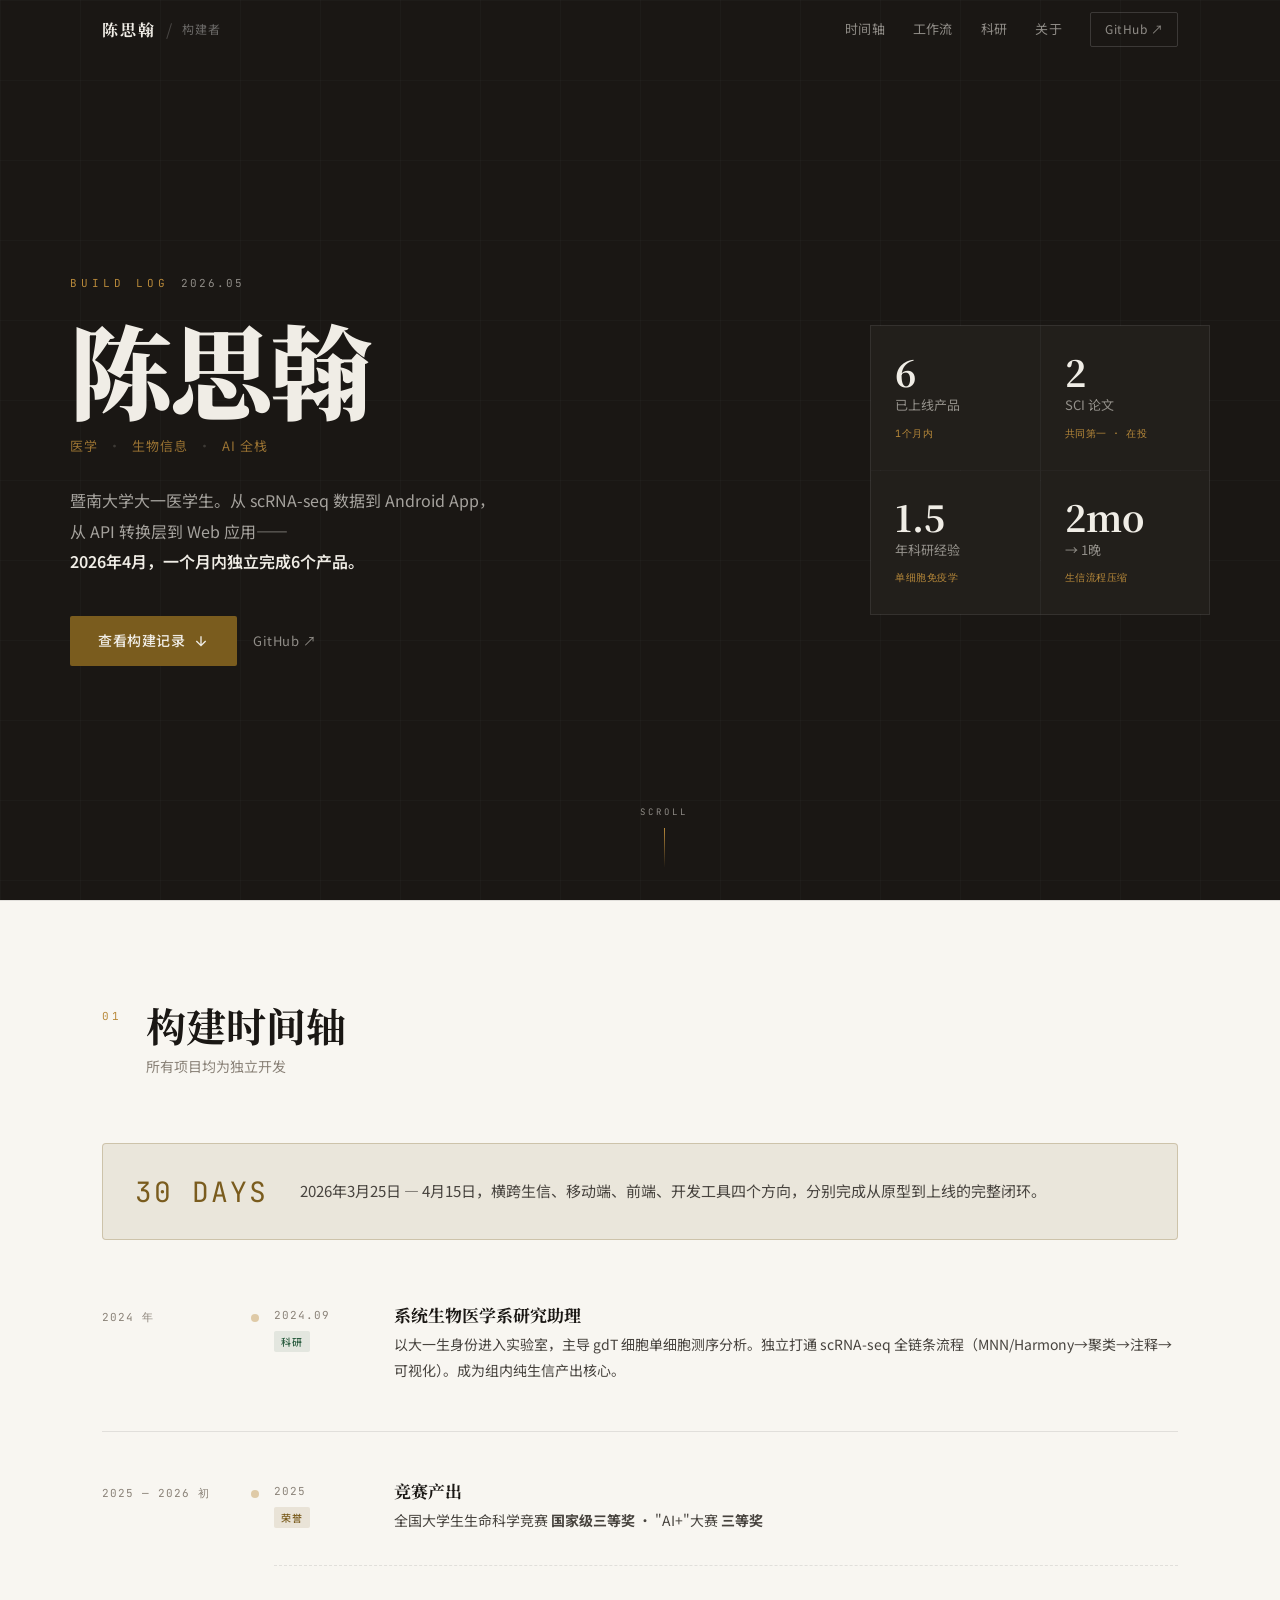
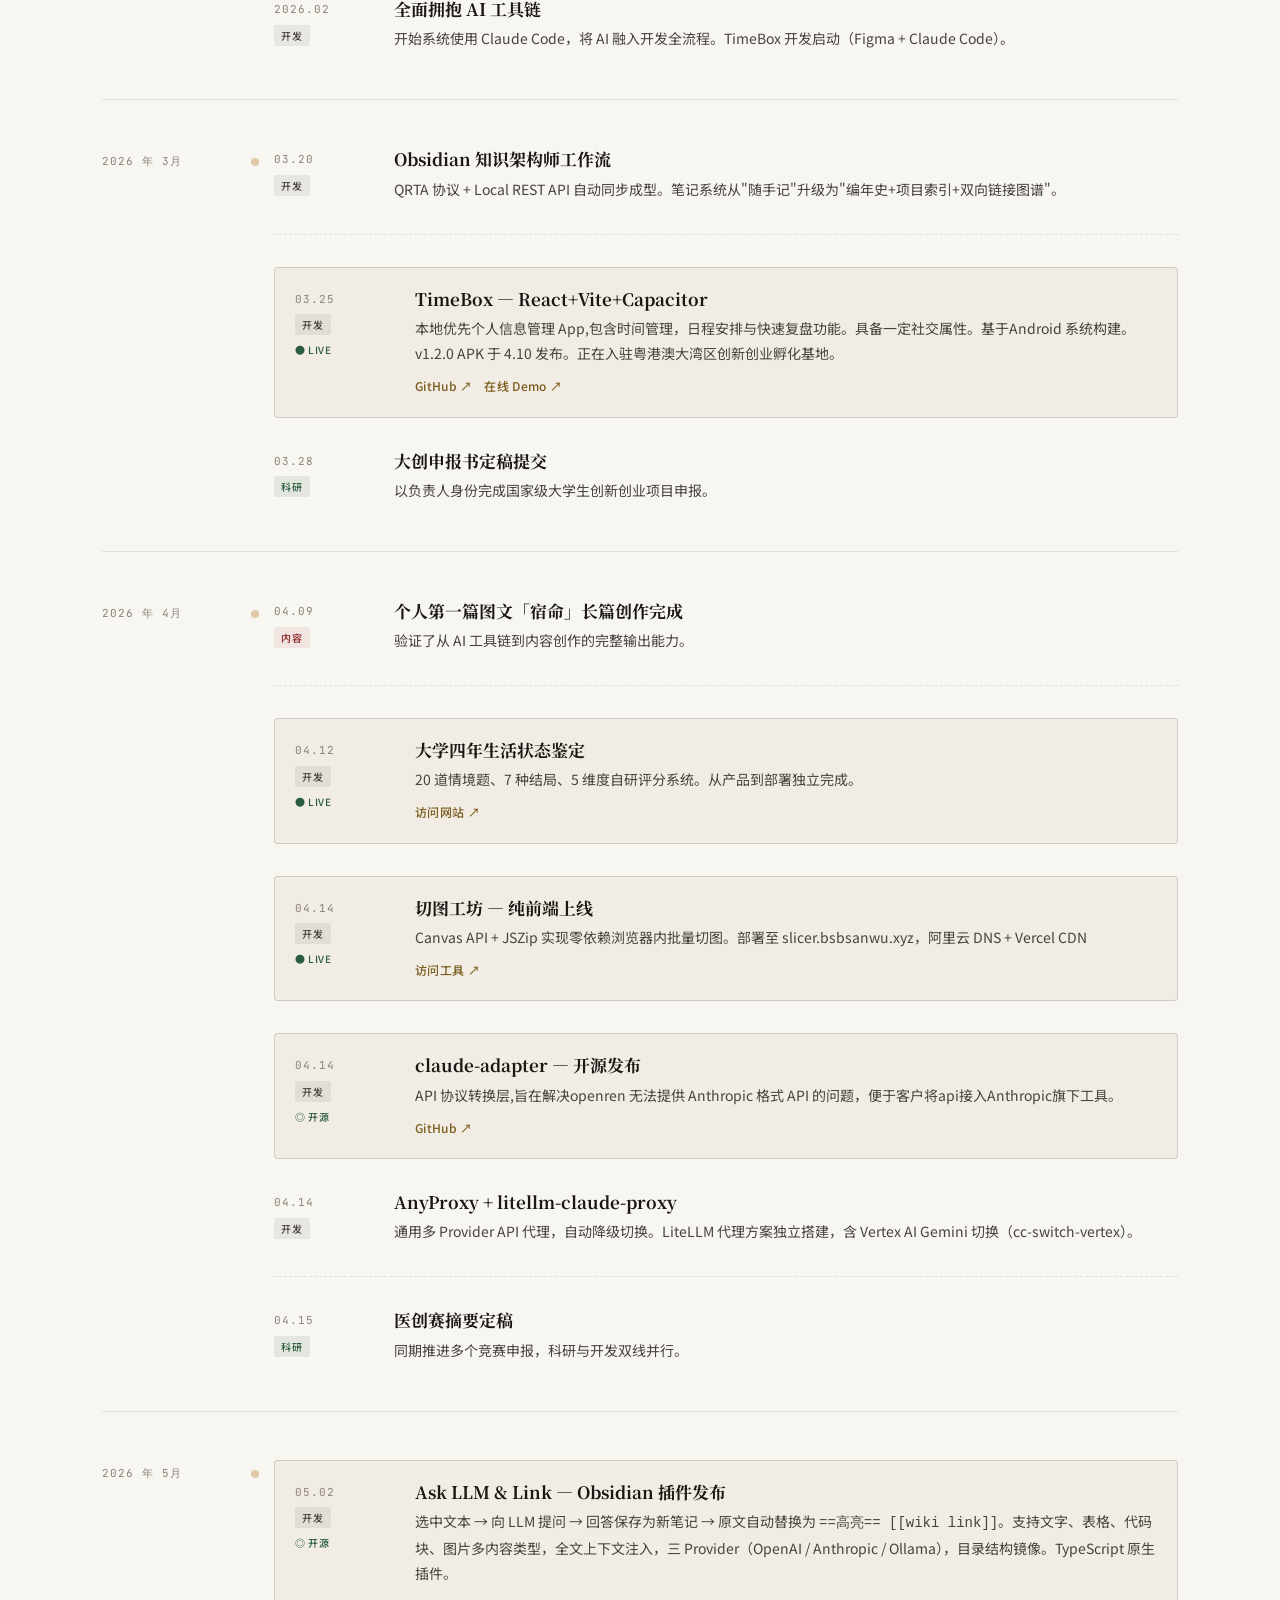
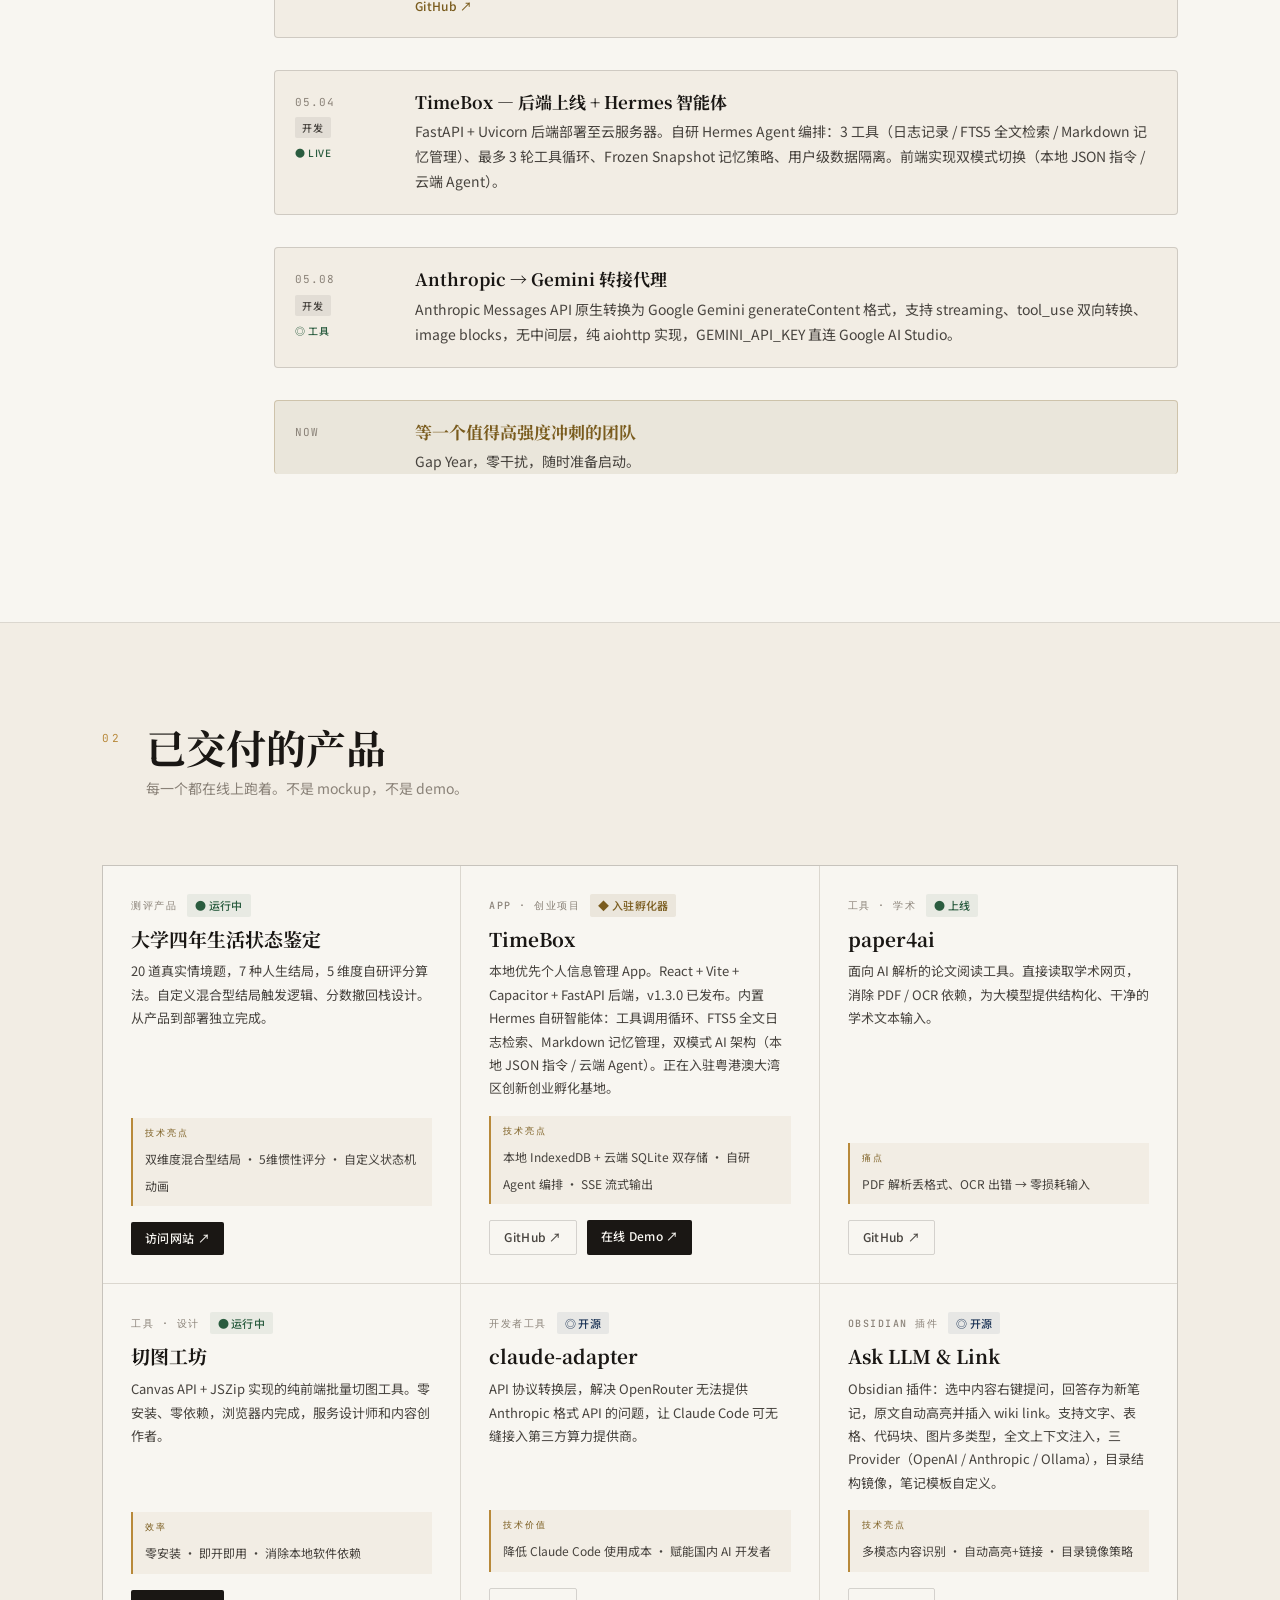
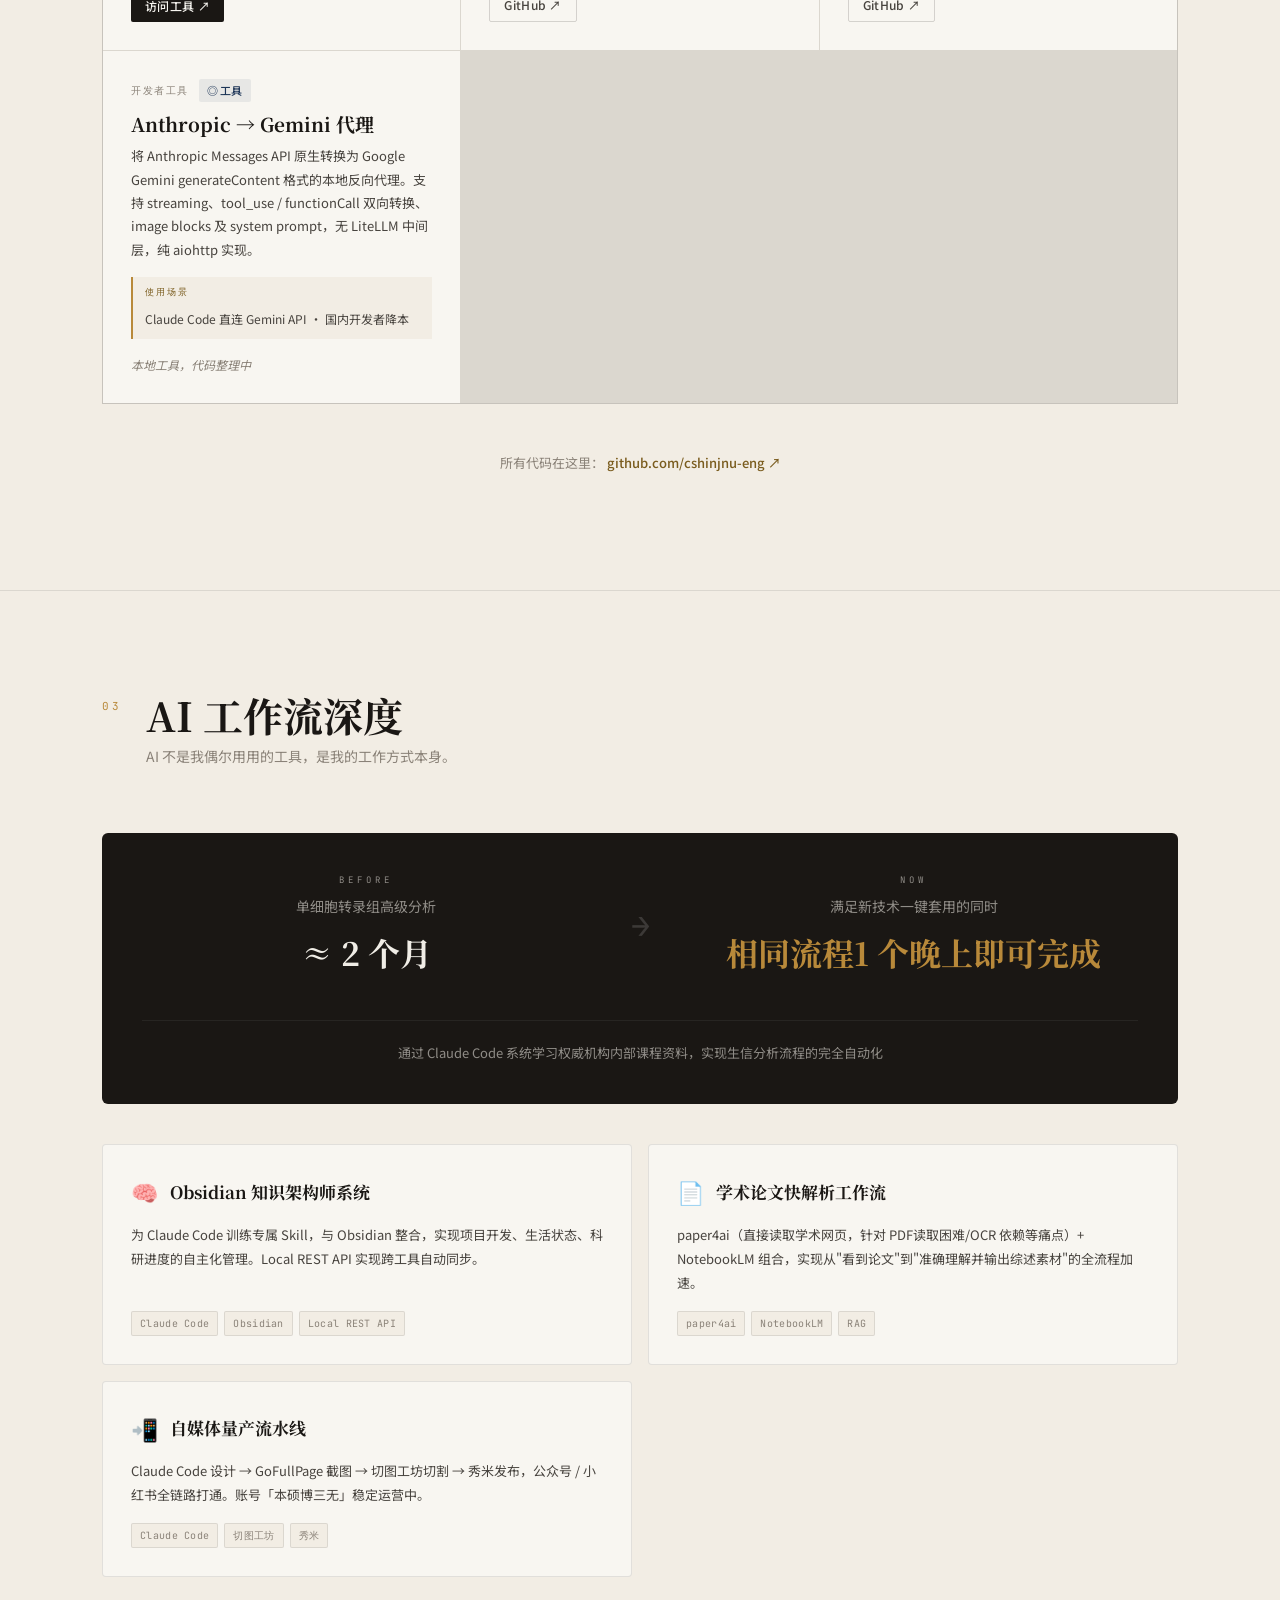
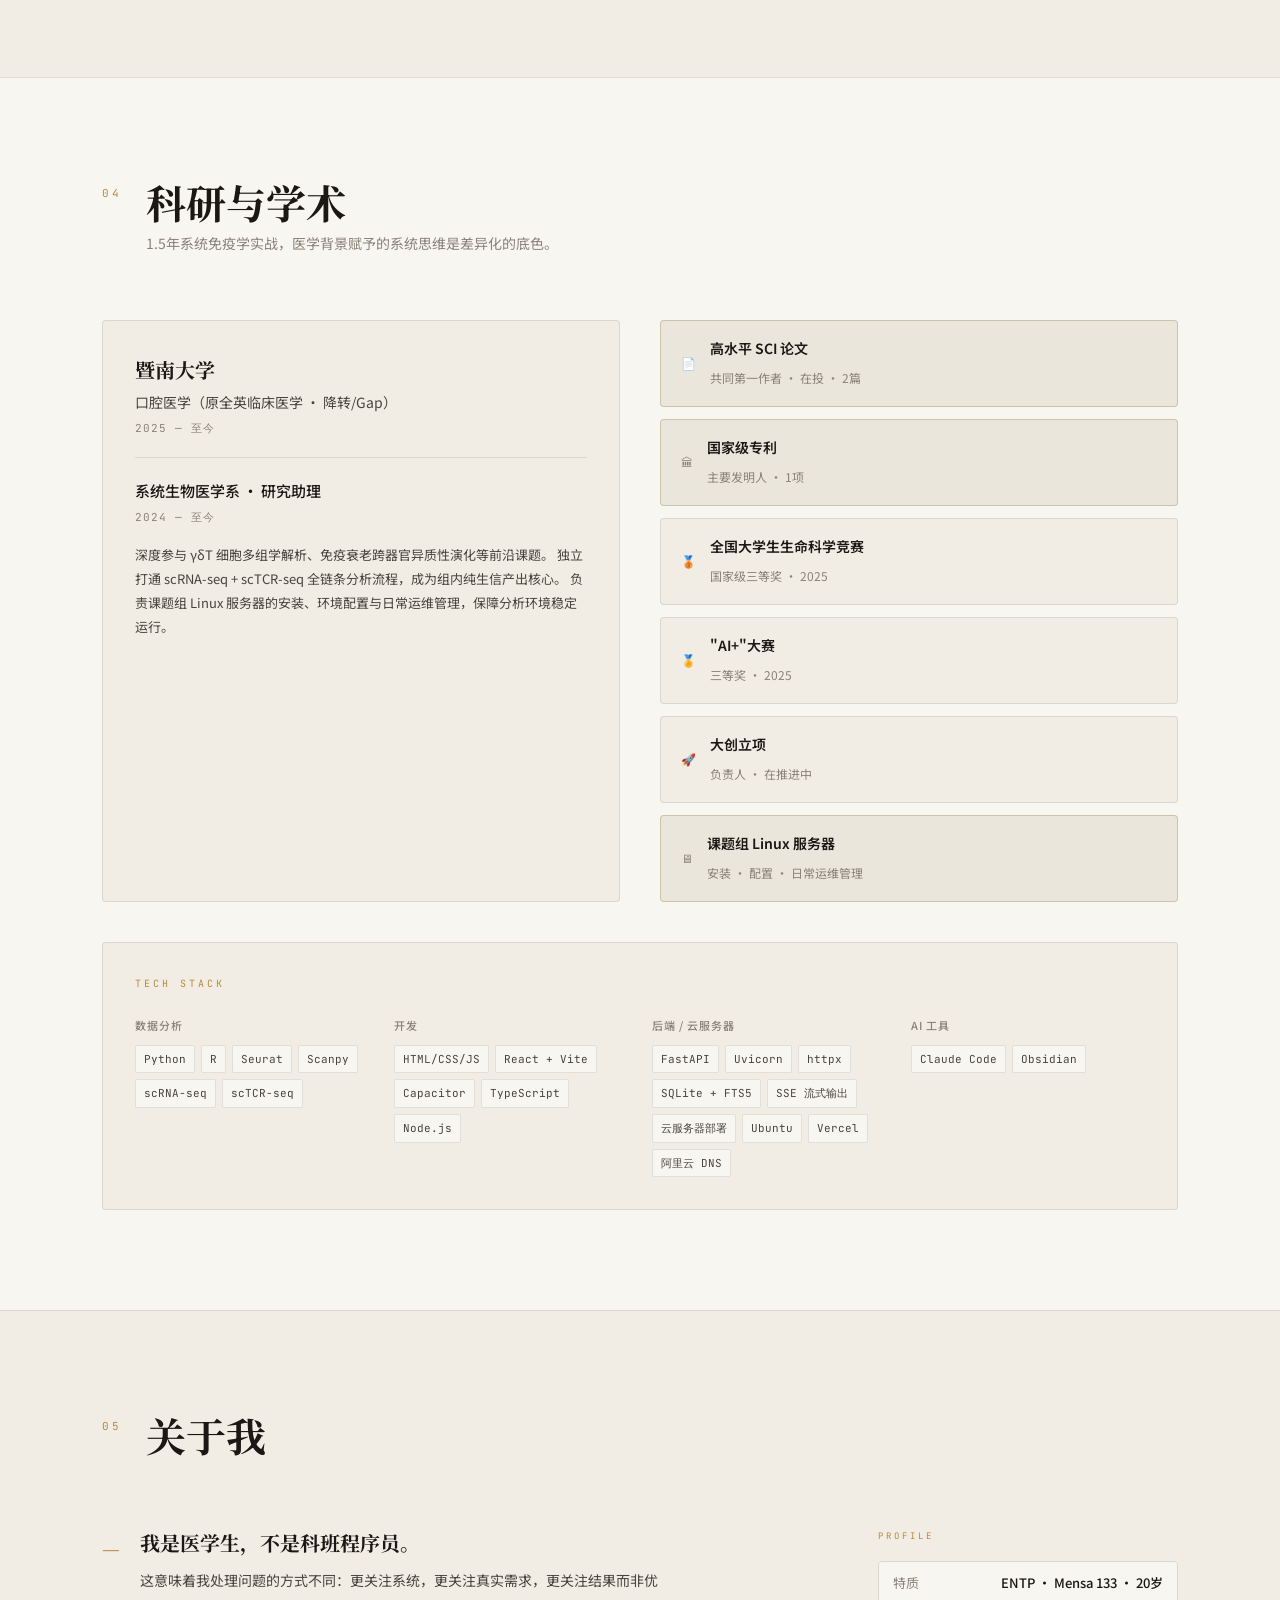
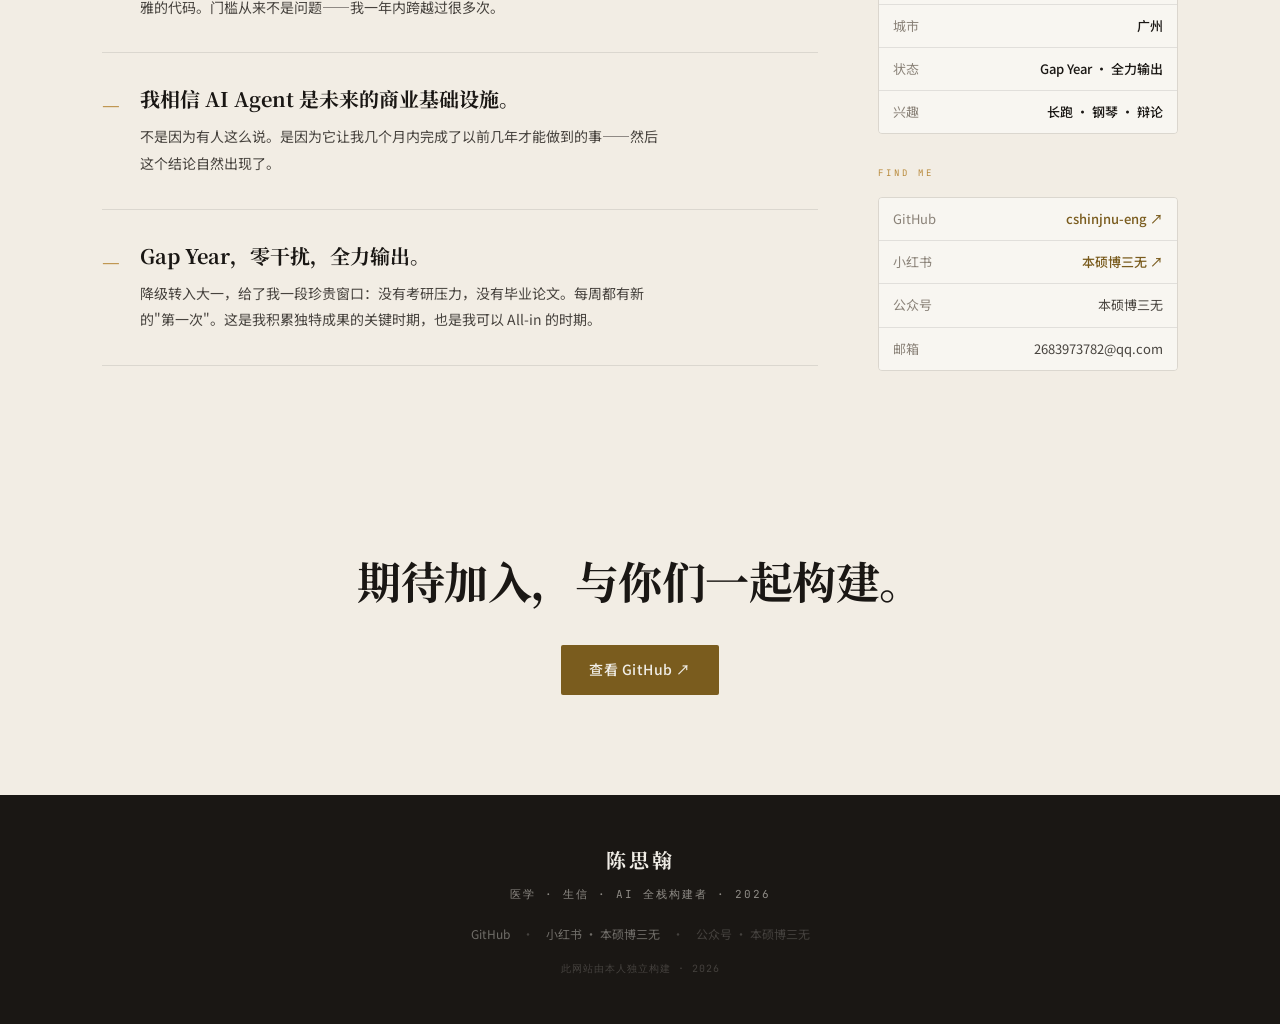
==== index.html @ fbaaa458 "update portfolio: TimeBox v1.3.0 + Hermes backend, Obsidian plugin, Gemini proxy, remove opc.ren - T" ====
<!DOCTYPE html>
<html lang="zh-CN">

<head>
  <meta charset="UTF-8">
  <meta name="viewport" content="width=device-width, initial-scale=1.0">
  <title>陈思翰</title>
  <meta name="description" content="医学 × 生信 × AI 全栈构建者">
  <link rel="preconnect" href="https://fonts.googleapis.com">
  <link rel="preconnect" href="https://fonts.gstatic.com" crossorigin>
  <link
    href="https://fonts.googleapis.com/css2?family=Noto+Serif+SC:wght@400;600;700;900&family=Noto+Sans+SC:wght@300;400;500;700&family=JetBrains+Mono:wght@300;400&display=swap"
    rel="stylesheet">
  <link rel="stylesheet" href="style.css">
</head>

<body>

  <!-- NAV -->
  <nav id="nav">
    <div class="nav-inner">
      <div class="nav-id">
        <span class="nav-name">陈思翰</span>
        <span class="nav-slash">/</span>
        <span class="nav-role">构建者</span>
      </div>
      <div class="nav-links">
        <a href="#timeline">时间轴</a>
        <a href="#workflow">工作流</a>
        <a href="#research">科研</a>
        <a href="#about">关于</a>
        <a href="https://github.com/cshinjnu-eng/" target="_blank" class="nav-gh">GitHub ↗</a>
      </div>
    </div>
  </nav>

  <!-- HERO -->
  <section id="hero">
    <div class="hero-grid-bg"></div>
    <div class="hero-inner">

      <div class="hero-left">
        <div class="hero-stamp-block">
          <span class="stamp-line">BUILD LOG</span>
          <span class="stamp-date">2026.05</span>
        </div>
        <h1 class="hero-name">陈思翰</h1>
        <div class="hero-tags">
          <span>医学</span>
          <span>·</span>
          <span>生物信息</span>
          <span>·</span>
          <span>AI 全栈</span>
        </div>
        <p class="hero-pitch">
          暨南大学大一医学生。从 scRNA-seq 数据到 Android App，<br>
          从 API 转换层到 Web 应用——<br>
          <strong>2026年4月，一个月内独立完成6个产品。</strong>
        </p>
        <div class="hero-ctas">
          <a href="#timeline" class="btn-hero-primary">
            <span>查看构建记录</span>
            <svg width="16" height="16" viewBox="0 0 24 24" fill="none" stroke="currentColor" stroke-width="2">
              <path d="M12 5v14M5 12l7 7 7-7" />
            </svg>
          </a>
          <a href="https://github.com/cshinjnu-eng/" target="_blank" class="btn-hero-ghost">GitHub ↗</a>
        </div>
      </div>

      <div class="hero-right">
        <div class="hero-metrics">
          <div class="hm-item">
            <span class="hm-num">6</span>
            <span class="hm-label">已上线产品</span>
            <span class="hm-note">1个月内</span>
          </div>
          <div class="hm-item">
            <span class="hm-num">2</span>
            <span class="hm-label">SCI 论文</span>
            <span class="hm-note">共同第一 · 在投</span>
          </div>
          <div class="hm-item">
            <span class="hm-num">1.5</span>
            <span class="hm-label">年科研经验</span>
            <span class="hm-note">单细胞免疫学</span>
          </div>
          <div class="hm-item">
            <span class="hm-num">2mo</span>
            <span class="hm-label">→ 1晚</span>
            <span class="hm-note">生信流程压缩</span>
          </div>
        </div>
      </div>

    </div>
    <div class="hero-scroll-hint">
      <span>SCROLL</span>
      <div class="scroll-line"></div>
    </div>
  </section>

  <!-- BUILD TIMELINE -->
  <section id="timeline">
    <div class="section-inner">

      <div class="section-label reveal">
        <span class="sl-num">01</span>
        <div>
          <h2>构建时间轴</h2>
          <p>所有项目均为独立开发</p>
        </div>
      </div>

      <!-- SPRINT CALLOUT -->
      <div class="sprint-callout reveal">
        <div class="sc-mark">30 DAYS</div>
        <p class="sc-text">2026年3月25日 — 4月15日，横跨生信、移动端、前端、开发工具四个方向，分别完成从原型到上线的完整闭环。</p>
      </div>

      <!-- TIMELINE LIST -->
      <div class="build-timeline">

        <div class="bt-group reveal">
          <div class="bt-period">2024 年</div>
          <div class="bt-events">
            <div class="bt-event">
              <div class="bt-meta">
                <span class="bt-date mono">2024.09</span>
                <span class="bt-tag research">科研</span>
              </div>
              <div class="bt-body">
                <h4>系统生物医学系研究助理</h4>
                <p>以大一生身份进入实验室，主导 gdT 细胞单细胞测序分析。独立打通 scRNA-seq 全链条流程（MNN/Harmony→聚类→注释→可视化）。成为组内纯生信产出核心。</p>
              </div>
            </div>
          </div>
        </div>

        <div class="bt-group reveal">
          <div class="bt-period">2025 — 2026 初</div>
          <div class="bt-events">
            <div class="bt-event">
              <div class="bt-meta">
                <span class="bt-date mono">2025</span>
                <span class="bt-tag award">荣誉</span>
              </div>
              <div class="bt-body">
                <h4>竞赛产出</h4>
                <p>全国大学生生命科学竞赛 <strong>国家级三等奖</strong> · "AI+"大赛 <strong>三等奖</strong></p>
              </div>
            </div>
            <div class="bt-event">
              <div class="bt-meta">
                <span class="bt-date mono">2026.02</span>
                <span class="bt-tag dev">开发</span>
              </div>
              <div class="bt-body">
                <h4>全面拥抱 AI 工具链</h4>
                <p>开始系统使用 Claude Code，将 AI 融入开发全流程。TimeBox 开发启动（Figma + Claude Code）。</p>
              </div>
            </div>
          </div>
        </div>

        <div class="bt-group reveal">
          <div class="bt-period">2026 年 3月</div>
          <div class="bt-events">
            <div class="bt-event">
              <div class="bt-meta">
                <span class="bt-date mono">03.20</span>
                <span class="bt-tag dev">开发</span>
              </div>
              <div class="bt-body">
                <h4>Obsidian 知识架构师工作流</h4>
                <p>QRTA 协议 + Local REST API 自动同步成型。笔记系统从"随手记"升级为"编年史+项目索引+双向链接图谱"。</p>
              </div>
            </div>
            <div class="bt-event bt-event-major">
              <div class="bt-meta">
                <span class="bt-date mono">03.25</span>
                <span class="bt-tag dev">开发</span>
                <span class="bt-tag-live">● LIVE</span>
              </div>
              <div class="bt-body">
                <h4>TimeBox — React+Vite+Capacitor</h4>
                <p>本地优先个人信息管理 App,包含时间管理，日程安排与快速复盘功能。具备一定社交属性。基于Android 系统构建。v1.2.0 APK 于 4.10 发布。正在入驻粤港澳大湾区创新创业孵化基地。
                </p>
                <div class="bt-links">
                  <a href="https://github.com/cshinjnu-eng/timebox-app" target="_blank">GitHub ↗</a>
                  <a href="http://timebox.bsbsanwu.xyz/" target="_blank">在线 Demo ↗</a>
                </div>
              </div>
            </div>
            <div class="bt-event">
              <div class="bt-meta">
                <span class="bt-date mono">03.28</span>
                <span class="bt-tag research">科研</span>
              </div>
              <div class="bt-body">
                <h4>大创申报书定稿提交</h4>
                <p>以负责人身份完成国家级大学生创新创业项目申报。</p>
              </div>
            </div>
          </div>
        </div>

        <div class="bt-group reveal">
          <div class="bt-period">2026 年 4月</div>
          <div class="bt-events">

            <div class="bt-event">
              <div class="bt-meta">
                <span class="bt-date mono">04.09</span>
                <span class="bt-tag brand">内容</span>
              </div>
              <div class="bt-body">
                <h4>个人第一篇图文「宿命」长篇创作完成</h4>
                <p>验证了从 AI 工具链到内容创作的完整输出能力。</p>
              </div>
            </div>

            <div class="bt-event bt-event-major">
              <div class="bt-meta">
                <span class="bt-date mono">04.12</span>
                <span class="bt-tag dev">开发</span>
                <span class="bt-tag-live">● LIVE</span>
              </div>
              <div class="bt-body">
                <h4>大学四年生活状态鉴定</h4>
                <p>20 道情境题、7 种结局、5 维度自研评分系统。从产品到部署独立完成。</p>
                <div class="bt-links">
                  <a href="http://destiny.bsbsanwu.xyz/destiny/" target="_blank">访问网站 ↗</a>
                </div>
              </div>
            </div>

            <div class="bt-event bt-event-major">
              <div class="bt-meta">
                <span class="bt-date mono">04.14</span>
                <span class="bt-tag dev">开发</span>
                <span class="bt-tag-live">● LIVE</span>
              </div>
              <div class="bt-body">
                <h4>切图工坊 — 纯前端上线</h4>
                <p>Canvas API + JSZip 实现零依赖浏览器内批量切图。部署至 slicer.bsbsanwu.xyz，阿里云 DNS + Vercel CDN</p>
                <div class="bt-links">
                  <a href="http://slicer.bsbsanwu.xyz" target="_blank">访问工具 ↗</a>
                </div>
              </div>
            </div>

            <div class="bt-event bt-event-major">
              <div class="bt-meta">
                <span class="bt-date mono">04.14</span>
                <span class="bt-tag dev">开发</span>
                <span class="bt-tag-live">◎ 开源</span>
              </div>
              <div class="bt-body">
                <h4>claude-adapter — 开源发布</h4>
                <p>API 协议转换层,旨在解决openren 无法提供 Anthropic 格式 API 的问题，便于客户将api接入Anthropic旗下工具。</p>
                <div class="bt-links">
                  <a href="https://github.com/cshinjnu-eng/claude-adapter" target="_blank">GitHub ↗</a>
                </div>
              </div>
            </div>

            <div class="bt-event">
              <div class="bt-meta">
                <span class="bt-date mono">04.14</span>
                <span class="bt-tag dev">开发</span>
              </div>
              <div class="bt-body">
                <h4>AnyProxy + litellm-claude-proxy</h4>
                <p>通用多 Provider API 代理，自动降级切换。LiteLLM 代理方案独立搭建，含 Vertex AI Gemini 切换（cc-switch-vertex）。</p>
              </div>
            </div>

            <div class="bt-event">
              <div class="bt-meta">
                <span class="bt-date mono">04.15</span>
                <span class="bt-tag research">科研</span>
              </div>
              <div class="bt-body">
                <h4>医创赛摘要定稿</h4>
                <p>同期推进多个竞赛申报，科研与开发双线并行。</p>
              </div>
            </div>

          </div>
        </div>

        <div class="bt-group reveal">
          <div class="bt-period">2026 年 5月</div>
          <div class="bt-events">

            <div class="bt-event bt-event-major">
              <div class="bt-meta">
                <span class="bt-date mono">05.02</span>
                <span class="bt-tag dev">开发</span>
                <span class="bt-tag-live">◎ 开源</span>
              </div>
              <div class="bt-body">
                <h4>Ask LLM & Link — Obsidian 插件发布</h4>
                <p>选中文本 → 向 LLM 提问 → 回答保存为新笔记 → 原文自动替换为 <code>==高亮== [[wiki link]]</code>。支持文字、表格、代码块、图片多内容类型，全文上下文注入，三 Provider（OpenAI / Anthropic / Ollama），目录结构镜像。TypeScript 原生插件。</p>
                <div class="bt-links">
                  <a href="https://github.com/cshinjnu-eng/obsidian-ask-llm-link" target="_blank">GitHub ↗</a>
                </div>
              </div>
            </div>

            <div class="bt-event bt-event-major">
              <div class="bt-meta">
                <span class="bt-date mono">05.04</span>
                <span class="bt-tag dev">开发</span>
                <span class="bt-tag-live">● LIVE</span>
              </div>
              <div class="bt-body">
                <h4>TimeBox — 后端上线 + Hermes 智能体</h4>
                <p>FastAPI + Uvicorn 后端部署至云服务器。自研 Hermes Agent 编排：3 工具（日志记录 / FTS5 全文检索 / Markdown 记忆管理）、最多 3 轮工具循环、Frozen Snapshot 记忆策略、用户级数据隔离。前端实现双模式切换（本地 JSON 指令 / 云端 Agent）。</p>
              </div>
            </div>

            <div class="bt-event bt-event-major">
              <div class="bt-meta">
                <span class="bt-date mono">05.08</span>
                <span class="bt-tag dev">开发</span>
                <span class="bt-tag-live">◎ 工具</span>
              </div>
              <div class="bt-body">
                <h4>Anthropic → Gemini 转接代理</h4>
                <p>Anthropic Messages API 原生转换为 Google Gemini generateContent 格式，支持 streaming、tool_use 双向转换、image blocks，无中间层，纯 aiohttp 实现，GEMINI_API_KEY 直连 Google AI Studio。</p>
              </div>
            </div>

            <div class="bt-event bt-event-now">
              <div class="bt-meta">
                <span class="bt-date mono">NOW</span>
              </div>
              <div class="bt-body">
                <h4>等一个值得高强度冲刺的团队</h4>
                <p>Gap Year，零干扰，随时准备启动。</p>
              </div>
            </div>

          </div>
        </div>

      </div>
    </div>
  </section>

  <!-- PROJECT CARDS -->
  <section id="projects">
    <div class="section-inner">
      <div class="section-label reveal">
        <span class="sl-num">02</span>
        <div>
          <h2>已交付的产品</h2>
          <p>每一个都在线上跑着。不是 mockup，不是 demo。</p>
        </div>
      </div>

      <div class="proj-grid">

        <article class="proj-card reveal" style="--delay:0ms">
          <div class="pc-top">
            <div class="pc-tags">
              <span class="pc-cat">测评产品</span>
              <span class="pc-status live">● 运行中</span>
            </div>
            <h3>大学四年生活状态鉴定</h3>
            <p>20 道真实情境题，7 种人生结局，5 维度自研评分算法。自定义混合型结局触发逻辑、分数撤回栈设计。从产品到部署独立完成。</p>
          </div>
          <div class="pc-impact">
            <span class="pi-label">技术亮点</span>
            <span class="pi-text">双维度混合型结局 · 5维惯性评分 · 自定义状态机动画</span>
          </div>
          <div class="pc-links">
            <a href="http://destiny.bsbsanwu.xyz/destiny/" target="_blank" class="pcl-live">访问网站 ↗</a>
          </div>
        </article>

        <article class="proj-card reveal" style="--delay:80ms">
          <div class="pc-top">
            <div class="pc-tags">
              <span class="pc-cat">App · 创业项目</span>
              <span class="pc-status incubator">◆ 入驻孵化器</span>
            </div>
            <h3>TimeBox</h3>
            <p>本地优先个人信息管理 App。React + Vite + Capacitor + FastAPI 后端，v1.3.0 已发布。内置 Hermes 自研智能体：工具调用循环、FTS5 全文日志检索、Markdown 记忆管理，双模式 AI 架构（本地 JSON 指令 / 云端 Agent）。正在入驻粤港澳大湾区创新创业孵化基地。</p>
          </div>
          <div class="pc-impact">
            <span class="pi-label">技术亮点</span>
            <span class="pi-text">本地 IndexedDB + 云端 SQLite 双存储 · 自研 Agent 编排 · SSE 流式输出</span>
          </div>
          <div class="pc-links">
            <a href="https://github.com/cshinjnu-eng/timebox-app" target="_blank" class="pcl-github">GitHub ↗</a>
            <a href="http://timebox.bsbsanwu.xyz/" target="_blank" class="pcl-live">在线 Demo ↗</a>
          </div>
        </article>

        <article class="proj-card reveal" style="--delay:160ms">
          <div class="pc-top">
            <div class="pc-tags">
              <span class="pc-cat">工具 · 学术</span>
              <span class="pc-status live">● 上线</span>
            </div>
            <h3>paper4ai</h3>
            <p>面向 AI 解析的论文阅读工具。直接读取学术网页，消除 PDF / OCR 依赖，为大模型提供结构化、干净的学术文本输入。</p>
          </div>
          <div class="pc-impact">
            <span class="pi-label">痛点</span>
            <span class="pi-text">PDF 解析丢格式、OCR 出错 → 零损耗输入</span>
          </div>
          <div class="pc-links">
            <a href="https://github.com/cshinjnu-eng/paper4ai" target="_blank" class="pcl-github">GitHub ↗</a>
          </div>
        </article>

        <article class="proj-card reveal" style="--delay:0ms">
          <div class="pc-top">
            <div class="pc-tags">
              <span class="pc-cat">工具 · 设计</span>
              <span class="pc-status live">● 运行中</span>
            </div>
            <h3>切图工坊</h3>
            <p>Canvas API + JSZip 实现的纯前端批量切图工具。零安装、零依赖，浏览器内完成，服务设计师和内容创作者。</p>
          </div>
          <div class="pc-impact">
            <span class="pi-label">效率</span>
            <span class="pi-text">零安装 · 即开即用 · 消除本地软件依赖</span>
          </div>
          <div class="pc-links">
            <a href="http://slicer.bsbsanwu.xyz" target="_blank" class="pcl-live">访问工具 ↗</a>
          </div>
        </article>

        <article class="proj-card reveal" style="--delay:80ms">
          <div class="pc-top">
            <div class="pc-tags">
              <span class="pc-cat">开发者工具</span>
              <span class="pc-status open">◎ 开源</span>
            </div>
            <h3>claude-adapter</h3>
            <p>API 协议转换层，解决 OpenRouter 无法提供 Anthropic 格式 API 的问题，让 Claude Code 可无缝接入第三方算力提供商。</p>
          </div>
          <div class="pc-impact">
            <span class="pi-label">技术价值</span>
            <span class="pi-text">降低 Claude Code 使用成本 · 赋能国内 AI 开发者</span>
          </div>
          <div class="pc-links">
            <a href="https://github.com/cshinjnu-eng/claude-adapter" target="_blank" class="pcl-github">GitHub ↗</a>
          </div>
        </article>

        <article class="proj-card reveal" style="--delay:0ms">
          <div class="pc-top">
            <div class="pc-tags">
              <span class="pc-cat">Obsidian 插件</span>
              <span class="pc-status open">◎ 开源</span>
            </div>
            <h3>Ask LLM & Link</h3>
            <p>Obsidian 插件：选中内容右键提问，回答存为新笔记，原文自动高亮并插入 wiki link。支持文字、表格、代码块、图片多类型，全文上下文注入，三 Provider（OpenAI / Anthropic / Ollama），目录结构镜像，笔记模板自定义。</p>
          </div>
          <div class="pc-impact">
            <span class="pi-label">技术亮点</span>
            <span class="pi-text">多模态内容识别 · 自动高亮+链接 · 目录镜像策略</span>
          </div>
          <div class="pc-links">
            <a href="https://github.com/cshinjnu-eng/obsidian-ask-llm-link" target="_blank" class="pcl-github">GitHub ↗</a>
          </div>
        </article>

        <article class="proj-card reveal" style="--delay:0ms">
          <div class="pc-top">
            <div class="pc-tags">
              <span class="pc-cat">开发者工具</span>
              <span class="pc-status open">◎ 工具</span>
            </div>
            <h3>Anthropic → Gemini 代理</h3>
            <p>将 Anthropic Messages API 原生转换为 Google Gemini generateContent 格式的本地反向代理。支持 streaming、tool_use / functionCall 双向转换、image blocks 及 system prompt，无 LiteLLM 中间层，纯 aiohttp 实现。</p>
          </div>
          <div class="pc-impact">
            <span class="pi-label">使用场景</span>
            <span class="pi-text">Claude Code 直连 Gemini API · 国内开发者降本</span>
          </div>
          <div class="pc-links">
            <span class="pcl-pending">本地工具，代码整理中</span>
          </div>
        </article>


      </div>

      <div class="github-bar reveal">
        <span>所有代码在这里：</span>
        <a href="https://github.com/cshinjnu-eng/" target="_blank">github.com/cshinjnu-eng ↗</a>
      </div>
    </div>
  </section>

  <!-- AI WORKFLOW -->
  <section id="workflow">
    <div class="section-inner">
      <div class="section-label reveal">
        <span class="sl-num">03</span>
        <div>
          <h2>AI 工作流深度</h2>
          <p>AI 不是我偶尔用用的工具，是我的工作方式本身。</p>
        </div>
      </div>

      <div class="wf-layout">

        <div class="wf-highlight reveal">
          <div class="wfh-before">
            <div class="wfh-label mono">BEFORE</div>
            <div class="wfh-val">单细胞转录组高级分析</div>
            <div class="wfh-time">≈ 2 个月</div>
          </div>
          <div class="wfh-arrow">→</div>
          <div class="wfh-after">
            <div class="wfh-label mono">NOW</div>
            <div class="wfh-val">满足新技术一键套用的同时</div>
            <div class="wfh-time">相同流程1 个晚上即可完成</div>
          </div>
          <div class="wfh-note">通过 Claude Code 系统学习权威机构内部课程资料，实现生信分析流程的完全自动化</div>
        </div>

        <div class="wf-cards">

          <div class="wfc reveal">
            <div class="wfc-head">
              <span class="wfc-icon">🧠</span>
              <h3>Obsidian 知识架构师系统</h3>
            </div>
            <p>为 Claude Code 训练专属 Skill，与 Obsidian 整合，实现项目开发、生活状态、科研进度的自主化管理。Local REST API 实现跨工具自动同步。</p>
            <div class="wfc-stack">
              <span>Claude Code</span><span>Obsidian</span><span>Local REST API</span>
            </div>
          </div>

          <div class="wfc reveal">
            <div class="wfc-head">
              <span class="wfc-icon">📄</span>
              <h3>学术论文快解析工作流</h3>
            </div>
            <p>paper4ai（直接读取学术网页，针对 PDF读取困难/OCR 依赖等痛点）+ NotebookLM 组合，实现从"看到论文"到"准确理解并输出综述素材"的全流程加速。</p>
            <div class="wfc-stack">
              <span>paper4ai</span><span>NotebookLM</span><span>RAG</span>
            </div>
          </div>

          <div class="wfc reveal">
            <div class="wfc-head">
              <span class="wfc-icon">📲</span>
              <h3>自媒体量产流水线</h3>
            </div>
            <p>Claude Code 设计 → GoFullPage 截图 → 切图工坊切割 → 秀米发布，公众号 / 小红书全链路打通。账号「本硕博三无」稳定运营中。</p>
            <div class="wfc-stack">
              <span>Claude Code</span><span>切图工坊</span><span>秀米</span>
            </div>
          </div>


        </div>
      </div>
    </div>
  </section>

  <!-- RESEARCH -->
  <section id="research">
    <div class="section-inner">
      <div class="section-label reveal">
        <span class="sl-num">04</span>
        <div>
          <h2>科研与学术</h2>
          <p>1.5年系统免疫学实战，医学背景赋予的系统思维是差异化的底色。</p>
        </div>
      </div>

      <div class="research-layout">

        <div class="research-bio reveal">
          <div class="rb-school">暨南大学</div>
          <div class="rb-major">口腔医学（原全英临床医学 · 降转/Gap）</div>
          <div class="rb-period mono">2025 — 至今</div>
          <div class="rb-lab">系统生物医学系 · 研究助理</div>
          <div class="rb-period-sub mono">2024 — 至今</div>
          <div class="rb-desc">
            深度参与 γδT 细胞多组学解析、免疫衰老跨器官异质性演化等前沿课题。
            独立打通 scRNA-seq + scTCR-seq 全链条分析流程，成为组内纯生信产出核心。
            负责课题组 Linux 服务器的安装、环境配置与日常运维管理，保障分析环境稳定运行。
          </div>
        </div>

        <div class="research-achievements reveal">
          <div class="ra-item ra-highlight">
            <span class="ra-icon">📄</span>
            <div>
              <strong>高水平 SCI 论文</strong>
              <span>共同第一作者 · 在投 · 2篇</span>
            </div>
          </div>
          <div class="ra-item ra-highlight">
            <span class="ra-icon">🏛</span>
            <div>
              <strong>国家级专利</strong>
              <span>主要发明人 · 1项</span>
            </div>
          </div>
          <div class="ra-item">
            <span class="ra-icon">🥉</span>
            <div>
              <strong>全国大学生生命科学竞赛</strong>
              <span>国家级三等奖 · 2025</span>
            </div>
          </div>
          <div class="ra-item">
            <span class="ra-icon">🏅</span>
            <div>
              <strong>"AI+"大赛</strong>
              <span>三等奖 · 2025</span>
            </div>
          </div>
          <div class="ra-item">
            <span class="ra-icon">🚀</span>
            <div>
              <strong>大创立项</strong>
              <span>负责人 · 在推进中</span>
            </div>
          </div>
          <div class="ra-item ra-highlight">
            <span class="ra-icon">🖥</span>
            <div>
              <strong>课题组 Linux 服务器</strong>
              <span>安装 · 配置 · 日常运维管理</span>
            </div>
          </div>
        </div>

        <div class="tech-stack reveal">
          <div class="ts-label mono">TECH STACK</div>
          <div class="ts-items">
            <div class="ts-group">
              <span class="ts-cat">数据分析</span>
              <div class="ts-tags">
                <span>Python</span><span>R</span><span>Seurat</span><span>Scanpy</span><span>scRNA-seq</span><span>scTCR-seq</span>
              </div>
            </div>
            <div class="ts-group">
              <span class="ts-cat">开发</span>
              <div class="ts-tags">
                <span>HTML/CSS/JS</span><span>React + Vite</span><span>Capacitor</span><span>TypeScript</span><span>Node.js</span>
              </div>
            </div>
            <div class="ts-group">
              <span class="ts-cat">后端 / 云服务器</span>
              <div class="ts-tags">
                <span>FastAPI</span><span>Uvicorn</span><span>httpx</span><span>SQLite + FTS5</span><span>SSE 流式输出</span><span>云服务器部署</span><span>Ubuntu</span><span>Vercel</span><span>阿里云 DNS</span>
              </div>
            </div>
            <div class="ts-group">
              <span class="ts-cat">AI 工具</span>
              <div class="ts-tags">
                <span>Claude Code</span><span>Obsidian</span>
              </div>
            </div>
          </div>
        </div>

      </div>
    </div>
  </section>

  <!-- ABOUT -->
  <section id="about">
    <div class="section-inner">
      <div class="section-label reveal">
        <span class="sl-num">05</span>
        <div>
          <h2>关于我</h2>
        </div>
      </div>

      <div class="about-grid">

        <div class="about-statements">
          <div class="as-item reveal">
            <div class="as-marker">—</div>
            <div>
              <p class="as-main">我是医学生，不是科班程序员。</p>
              <p class="as-sub">这意味着我处理问题的方式不同：更关注系统，更关注真实需求，更关注结果而非优雅的代码。门槛从来不是问题——我一年内跨越过很多次。</p>
            </div>
          </div>
          <div class="as-item reveal">
            <div class="as-marker">—</div>
            <div>
              <p class="as-main">我相信 AI Agent 是未来的商业基础设施。</p>
              <p class="as-sub">不是因为有人这么说。是因为它让我几个月内完成了以前几年才能做到的事——然后这个结论自然出现了。</p>
            </div>
          </div>
          <div class="as-item reveal">
            <div class="as-marker">—</div>
            <div>
              <p class="as-main">Gap Year，零干扰，全力输出。</p>
              <p class="as-sub">降级转入大一，给了我一段珍贵窗口：没有考研压力，没有毕业论文。每周都有新的"第一次"。这是我积累独特成果的关键时期，也是我可以 All-in 的时期。</p>
            </div>
          </div>
        </div>

        <div class="about-sidebar">
          <div class="abs-block reveal">
            <div class="abs-label mono">PROFILE</div>
            <div class="abs-items">
              <div class="abs-row"><span>特质</span><strong>ENTP · Mensa 133 · 20岁</strong></div>
              <div class="abs-row"><span>城市</span><strong>广州</strong></div>
              <div class="abs-row"><span>状态</span><strong>Gap Year · 全力输出</strong></div>
              <div class="abs-row"><span>兴趣</span><strong>长跑 · 钢琴 · 辩论</strong></div>
            </div>
          </div>
          <div class="abs-block reveal">
            <div class="abs-label mono">FIND ME</div>
            <div class="contact-items">
              <a href="https://github.com/cshinjnu-eng/" target="_blank" class="ci-link">
                <span class="ci-platform">GitHub</span>
                <span class="ci-handle">cshinjnu-eng ↗</span>
              </a>
              <a href="https://www.xiaohongshu.com/user/profile/94105594898" target="_blank" class="ci-link">
                <span class="ci-platform">小红书</span>
                <span class="ci-handle">本硕博三无 ↗</span>
              </a>
              <div class="ci-link ci-link-plain">
                <span class="ci-platform">公众号</span>
                <span class="ci-handle">本硕博三无</span>
              </div>
              <div class="ci-link ci-link-plain">
                <span class="ci-platform">邮箱</span>
                <span class="ci-handle">2683973782@qq.com</span>
              </div>
            </div>
          </div>
        </div>

      </div>

      <div class="final-cta reveal">
        <p>期待加入，与你们一起构建。</p>
        <a href="https://github.com/cshinjnu-eng/" target="_blank" class="btn-hero-primary">查看 GitHub ↗</a>
      </div>
    </div>
  </section>

  <!-- FOOTER -->
  <footer id="footer">
    <div class="footer-inner">
      <div class="footer-name">陈思翰</div>
      <div class="footer-meta mono">医学 · 生信 · AI 全栈构建者 · 2026</div>
      <div class="footer-links">
        <a href="https://github.com/cshinjnu-eng/" target="_blank">GitHub</a>
        <span>·</span>
        <a href="https://www.xiaohongshu.com/user/profile/94105594898" target="_blank">小红书 · 本硕博三无</a>
        <span>·</span>
        <span>公众号 · 本硕博三无</span>
      </div>
      <div class="footer-built mono">此网站由本人独立构建 · 2026</div>
    </div>
  </footer>

  <script src="app.js"></script>
</body>

</html>
---- style.css ----
/* ===== VARIABLES ===== */
:root {
  --bg: #f8f6f1;
  --bg-warm: #f2ede4;
  --bg-dark: #1a1714;
  --bg-dark2: #221f1b;
  --text: #1a1714;
  --text-mid: #47433e;
  --text-muted: #8a8278;
  --text-inv: #f0ede6;
  --text-inv-muted: rgba(240, 237, 230, 0.55);
  --accent: #7a5c1e;
  --accent-light: #b8893a;
  --accent-pale: rgba(122, 92, 30, 0.1);
  --accent-border: rgba(122, 92, 30, 0.25);
  --green: #2a5c3f;
  --green-bg: rgba(42, 92, 63, 0.08);
  --red: #8b2020;
  --border: rgba(26, 23, 20, 0.1);
  --border-mid: rgba(26, 23, 20, 0.16);
  --serif: 'Noto Serif SC', serif;
  --sans: 'Noto Sans SC', sans-serif;
  --mono: 'JetBrains Mono', 'Courier New', monospace;
  --nav-h: 60px;
}

/* ===== RESET ===== */
*, *::before, *::after { box-sizing: border-box; margin: 0; padding: 0; }
html { scroll-behavior: smooth; }
body {
  background: var(--bg);
  color: var(--text);
  font-family: var(--sans);
  font-weight: 400;
  line-height: 1.7;
  overflow-x: hidden;
}
a { color: inherit; text-decoration: none; }

.mono { font-family: var(--mono); }

/* ===== NAV ===== */
#nav {
  position: fixed;
  top: 0; left: 0; right: 0;
  z-index: 100;
  height: var(--nav-h);
  transition: background 0.35s, border-color 0.35s;
  border-bottom: 1px solid transparent;
}
#nav.scrolled {
  background: rgba(248, 246, 241, 0.93);
  backdrop-filter: blur(14px);
  border-color: var(--border);
}
.nav-inner {
  max-width: 1140px;
  margin: 0 auto;
  padding: 0 32px;
  height: 100%;
  display: flex;
  align-items: center;
  justify-content: space-between;
}
.nav-id {
  display: flex;
  align-items: center;
  gap: 10px;
}
.nav-name {
  font-family: var(--serif);
  font-weight: 700;
  font-size: 16px;
  color: var(--text-inv);
  letter-spacing: 2px;
  transition: color 0.35s;
}
#nav.scrolled .nav-name { color: var(--text); }
.nav-slash {
  color: rgba(255,255,255,0.2);
  transition: color 0.35s;
}
#nav.scrolled .nav-slash { color: var(--border-mid); }
.nav-role {
  font-size: 12px;
  color: rgba(255,255,255,0.35);
  letter-spacing: 1px;
  transition: color 0.35s;
}
#nav.scrolled .nav-role { color: var(--text-muted); }
.nav-links {
  display: flex;
  align-items: center;
  gap: 28px;
}
.nav-links a {
  font-size: 13px;
  color: rgba(240, 237, 230, 0.55);
  letter-spacing: 0.3px;
  transition: color 0.2s;
}
#nav.scrolled .nav-links a { color: var(--text-muted); }
.nav-links a:hover { color: var(--accent-light) !important; }
.nav-gh {
  padding: 6px 14px;
  border: 1px solid rgba(255,255,255,0.15);
  border-radius: 2px;
  font-size: 12px !important;
  letter-spacing: 0.5px !important;
  transition: border-color 0.2s, color 0.2s !important;
}
#nav.scrolled .nav-gh {
  border-color: var(--border-mid);
}
.nav-gh:hover {
  border-color: var(--accent-light) !important;
  color: var(--accent) !important;
}

/* ===== HERO ===== */
#hero {
  min-height: 100vh;
  background: var(--bg-dark);
  position: relative;
  display: flex;
  flex-direction: column;
  justify-content: center;
  padding: calc(var(--nav-h) + 60px) 32px 80px;
  overflow: hidden;
}
.hero-grid-bg {
  position: absolute;
  inset: 0;
  background-image:
    linear-gradient(rgba(255,255,255,0.02) 1px, transparent 1px),
    linear-gradient(90deg, rgba(255,255,255,0.02) 1px, transparent 1px);
  background-size: 80px 80px;
  pointer-events: none;
}
.hero-inner {
  max-width: 1140px;
  margin: 0 auto;
  width: 100%;
  display: grid;
  grid-template-columns: 1fr 340px;
  gap: 80px;
  align-items: center;
}
.hero-stamp-block {
  display: flex;
  align-items: center;
  gap: 12px;
  margin-bottom: 24px;
  animation: fadeUp 0.7s ease both;
}
.stamp-line {
  font-family: var(--mono);
  font-size: 11px;
  letter-spacing: 4px;
  color: var(--accent-light);
  text-transform: uppercase;
}
.stamp-date {
  font-family: var(--mono);
  font-size: 11px;
  color: var(--text-inv-muted);
  letter-spacing: 2px;
}
.hero-name {
  font-family: var(--serif);
  font-size: clamp(56px, 8vw, 104px);
  font-weight: 900;
  color: var(--text-inv);
  line-height: 1;
  letter-spacing: -2px;
  margin-bottom: 16px;
  animation: fadeUp 0.7s ease 0.1s both;
}
.hero-tags {
  display: flex;
  align-items: center;
  gap: 10px;
  margin-bottom: 28px;
  font-size: 13px;
  color: var(--text-inv-muted);
  letter-spacing: 1px;
  animation: fadeUp 0.7s ease 0.2s both;
}
.hero-tags span:not(:nth-child(even)) { color: var(--accent-light); opacity: 0.8; }
.hero-tags span:nth-child(even) { opacity: 0.3; }
.hero-pitch {
  font-size: 16px;
  color: rgba(240,237,230,0.65);
  line-height: 1.9;
  max-width: 520px;
  margin-bottom: 40px;
  animation: fadeUp 0.7s ease 0.3s both;
}
.hero-pitch strong { color: var(--text-inv); font-weight: 600; }
.hero-ctas {
  display: flex;
  align-items: center;
  gap: 16px;
  animation: fadeUp 0.7s ease 0.4s both;
}
.btn-hero-primary {
  display: inline-flex;
  align-items: center;
  gap: 8px;
  padding: 13px 28px;
  background: var(--accent);
  color: var(--text-inv);
  font-size: 14px;
  font-weight: 500;
  border-radius: 2px;
  letter-spacing: 0.5px;
  transition: background 0.2s, transform 0.2s;
}
.btn-hero-primary:hover { background: var(--accent-light); transform: translateY(-2px); }
.btn-hero-ghost {
  font-size: 13px;
  color: var(--text-inv-muted);
  padding: 13px 0;
  letter-spacing: 0.5px;
  transition: color 0.2s;
}
.btn-hero-ghost:hover { color: var(--text-inv); }

/* Hero metrics */
.hero-metrics {
  display: grid;
  grid-template-columns: 1fr 1fr;
  gap: 1px;
  background: rgba(255,255,255,0.06);
  border: 1px solid rgba(255,255,255,0.06);
  animation: fadeUp 0.7s ease 0.35s both;
}
.hm-item {
  background: var(--bg-dark2);
  padding: 28px 24px;
  display: flex;
  flex-direction: column;
  gap: 4px;
}
.hm-num {
  font-family: var(--serif);
  font-size: 36px;
  font-weight: 700;
  color: var(--text-inv);
  line-height: 1;
}
.hm-label {
  font-size: 13px;
  color: var(--text-inv-muted);
  font-weight: 400;
}
.hm-note {
  font-family: var(--mono);
  font-size: 10px;
  color: var(--accent-light);
  letter-spacing: 0.5px;
  margin-top: 4px;
}

/* Scroll hint */
.hero-scroll-hint {
  position: absolute;
  bottom: 32px;
  left: 50%;
  transform: translateX(-50%);
  display: flex;
  flex-direction: column;
  align-items: center;
  gap: 8px;
  animation: fadeUp 1s ease 0.8s both;
}
.hero-scroll-hint span {
  font-family: var(--mono);
  font-size: 9px;
  letter-spacing: 3px;
  color: var(--text-inv-muted);
}
.scroll-line {
  width: 1px;
  height: 40px;
  background: linear-gradient(to bottom, var(--accent-light), transparent);
  animation: scrollPulse 2s ease-in-out infinite;
}
@keyframes scrollPulse {
  0%, 100% { opacity: 0.4; }
  50% { opacity: 1; }
}

/* ===== SECTIONS COMMON ===== */
.section-inner {
  max-width: 1140px;
  margin: 0 auto;
  padding: 100px 32px;
}
.section-label {
  display: flex;
  align-items: flex-start;
  gap: 24px;
  margin-bottom: 64px;
}
.sl-num {
  font-family: var(--mono);
  font-size: 11px;
  letter-spacing: 3px;
  color: var(--accent-light);
  margin-top: 6px;
  flex-shrink: 0;
}
.section-label h2 {
  font-family: var(--serif);
  font-size: clamp(28px, 3.5vw, 40px);
  font-weight: 700;
  color: var(--text);
  line-height: 1.2;
  margin-bottom: 6px;
}
.section-label p {
  font-size: 14px;
  color: var(--text-muted);
  line-height: 1.7;
}

/* ===== TIMELINE ===== */
#timeline {
  background: var(--bg);
  border-top: 1px solid var(--border);
}

.sprint-callout {
  background: var(--accent-pale);
  border: 1px solid var(--accent-border);
  border-radius: 4px;
  padding: 24px 32px;
  margin-bottom: 64px;
  display: flex;
  align-items: center;
  gap: 32px;
}
.sc-mark {
  font-family: var(--mono);
  font-size: 28px;
  font-weight: 400;
  color: var(--accent);
  flex-shrink: 0;
  letter-spacing: 2px;
}
.sc-text {
  font-size: 15px;
  color: var(--text-mid);
  line-height: 1.75;
}

/* Build timeline */
.build-timeline {
  display: flex;
  flex-direction: column;
  gap: 0;
}
.bt-group {
  display: grid;
  grid-template-columns: 140px 1fr;
  gap: 32px;
  padding-bottom: 48px;
  border-bottom: 1px solid var(--border);
  margin-bottom: 48px;
}
.bt-group:last-child { border-bottom: none; margin-bottom: 0; }
.bt-period {
  font-family: var(--mono);
  font-size: 11px;
  letter-spacing: 1px;
  color: var(--text-muted);
  padding-top: 4px;
  position: relative;
}
.bt-period::before {
  content: '';
  position: absolute;
  top: 10px; right: -17px;
  width: 8px; height: 8px;
  border-radius: 50%;
  background: var(--accent-light);
  opacity: 0.4;
}
.bt-events {
  display: flex;
  flex-direction: column;
  gap: 32px;
}
.bt-event {
  display: grid;
  grid-template-columns: 100px 1fr;
  gap: 20px;
  padding-bottom: 32px;
  border-bottom: 1px dashed var(--border);
}
.bt-event:last-child { border-bottom: none; padding-bottom: 0; }
.bt-event-major {
  background: var(--bg-warm);
  border: 1px solid var(--border-mid);
  border-radius: 4px;
  padding: 20px 20px 20px 20px;
  grid-template-columns: 100px 1fr;
  border-bottom: 1px solid var(--border-mid);
}
.bt-event-major:last-child { border-bottom: 1px solid var(--border-mid); }
.bt-event-now {
  background: var(--accent-pale);
  border: 1px solid var(--accent-border);
  border-radius: 4px;
  padding: 20px;
  grid-template-columns: 100px 1fr;
}
.bt-meta {
  display: flex;
  flex-direction: column;
  gap: 6px;
  padding-top: 2px;
}
.bt-date {
  font-size: 11px;
  letter-spacing: 1px;
  color: var(--text-muted);
}
.bt-tag {
  display: inline-block;
  font-size: 10px;
  font-weight: 500;
  padding: 2px 7px;
  border-radius: 2px;
  letter-spacing: 1px;
  text-transform: uppercase;
  width: fit-content;
}
.bt-tag.research { background: rgba(42,92,63,0.1); color: var(--green); }
.bt-tag.dev { background: rgba(26,23,20,0.07); color: var(--text-mid); }
.bt-tag.award { background: rgba(122,92,30,0.12); color: var(--accent); }
.bt-tag.brand { background: rgba(139,32,32,0.08); color: var(--red); }
.bt-tag-live {
  font-size: 10px;
  font-weight: 500;
  color: var(--green);
  letter-spacing: 0.5px;
}
.bt-body h4 {
  font-family: var(--serif);
  font-size: 17px;
  font-weight: 700;
  color: var(--text);
  margin-bottom: 6px;
  line-height: 1.3;
}
.bt-body p {
  font-size: 14px;
  color: var(--text-mid);
  line-height: 1.8;
}
.bt-links {
  display: flex;
  gap: 12px;
  margin-top: 10px;
}
.bt-links a {
  font-size: 12px;
  font-weight: 500;
  color: var(--accent);
  letter-spacing: 0.3px;
  transition: opacity 0.2s;
}
.bt-links a:hover { opacity: 0.7; }
.bt-event-now .bt-body h4 { color: var(--accent); }

/* ===== WORKFLOW ===== */
#workflow {
  background: var(--bg-warm);
  border-top: 1px solid var(--border);
}
.wf-layout { display: flex; flex-direction: column; gap: 40px; }
.wf-highlight {
  background: var(--bg-dark);
  border-radius: 6px;
  padding: 40px;
  display: flex;
  align-items: center;
  gap: 40px;
  flex-wrap: wrap;
}
.wfh-before, .wfh-after {
  text-align: center;
  flex: 1;
  min-width: 160px;
}
.wfh-label {
  font-size: 9px;
  letter-spacing: 4px;
  color: var(--text-inv-muted);
  margin-bottom: 8px;
}
.wfh-val {
  font-size: 14px;
  color: var(--text-inv-muted);
  line-height: 1.5;
  margin-bottom: 8px;
}
.wfh-time {
  font-family: var(--serif);
  font-size: 32px;
  font-weight: 700;
  color: var(--text-inv);
}
.wfh-after .wfh-time { color: var(--accent-light); }
.wfh-arrow {
  font-family: var(--mono);
  font-size: 32px;
  color: rgba(255,255,255,0.15);
  flex-shrink: 0;
}
.wfh-note {
  flex-basis: 100%;
  font-size: 13px;
  color: var(--text-inv-muted);
  text-align: center;
  padding-top: 20px;
  border-top: 1px solid rgba(255,255,255,0.06);
  line-height: 1.8;
}

.wf-cards {
  display: grid;
  grid-template-columns: repeat(2, 1fr);
  gap: 16px;
}
.wfc {
  background: var(--bg);
  border: 1px solid var(--border);
  border-radius: 4px;
  padding: 28px;
  display: flex;
  flex-direction: column;
  gap: 12px;
  transition: border-color 0.2s;
}
.wfc:hover { border-color: var(--accent-border); }
.wfc.wfc-emphasis {
  border-color: var(--accent-border);
  background: var(--accent-pale);
}
.wfc-head {
  display: flex;
  align-items: center;
  gap: 12px;
}
.wfc-icon { font-size: 22px; }
.wfc h3 {
  font-family: var(--serif);
  font-size: 17px;
  font-weight: 700;
  color: var(--text);
  line-height: 1.3;
}
.wfc p {
  font-size: 13px;
  color: var(--text-mid);
  line-height: 1.85;
  flex: 1;
}
.wfc-stack {
  display: flex;
  flex-wrap: wrap;
  gap: 6px;
  margin-top: 4px;
}
.wfc-stack span {
  font-family: var(--mono);
  font-size: 10px;
  padding: 3px 8px;
  background: var(--bg-warm);
  border: 1px solid var(--border);
  border-radius: 2px;
  color: var(--text-muted);
  letter-spacing: 0.3px;
}

/* ===== RESEARCH ===== */
#research {
  background: var(--bg);
  border-top: 1px solid var(--border);
}
.research-layout {
  display: grid;
  grid-template-columns: 1fr 1fr;
  gap: 40px;
}
.research-bio {
  background: var(--bg-warm);
  border: 1px solid var(--border);
  border-radius: 4px;
  padding: 32px;
}
.rb-school {
  font-family: var(--serif);
  font-size: 20px;
  font-weight: 700;
  color: var(--text);
  margin-bottom: 4px;
}
.rb-major {
  font-size: 14px;
  color: var(--text-mid);
  margin-bottom: 4px;
}
.rb-period {
  font-size: 11px;
  color: var(--text-muted);
  letter-spacing: 1px;
  margin-bottom: 20px;
}
.rb-lab {
  font-size: 15px;
  font-weight: 500;
  color: var(--text);
  padding-top: 20px;
  border-top: 1px solid var(--border);
  margin-bottom: 4px;
}
.rb-period-sub {
  font-size: 11px;
  color: var(--text-muted);
  letter-spacing: 1px;
  margin-bottom: 16px;
}
.rb-desc {
  font-size: 13px;
  color: var(--text-mid);
  line-height: 1.85;
}

.research-achievements {
  display: flex;
  flex-direction: column;
  gap: 12px;
}
.ra-item {
  display: flex;
  align-items: center;
  gap: 14px;
  padding: 16px 20px;
  background: var(--bg-warm);
  border: 1px solid var(--border);
  border-radius: 4px;
}
.ra-item.ra-highlight {
  border-color: var(--accent-border);
  background: var(--accent-pale);
}
.ra-icon { font-size: 18px; flex-shrink: 0; }
.ra-item strong {
  display: block;
  font-size: 14px;
  font-weight: 600;
  color: var(--text);
  margin-bottom: 2px;
}
.ra-item span {
  font-size: 12px;
  color: var(--text-muted);
}

.tech-stack {
  grid-column: 1 / -1;
  padding: 32px;
  background: var(--bg-warm);
  border: 1px solid var(--border);
  border-radius: 4px;
}
.ts-label {
  font-size: 10px;
  letter-spacing: 3px;
  color: var(--accent-light);
  margin-bottom: 24px;
}
.ts-items {
  display: grid;
  grid-template-columns: repeat(4, 1fr);
  gap: 24px;
}
.ts-cat {
  display: block;
  font-size: 11px;
  font-weight: 500;
  letter-spacing: 1px;
  color: var(--text-muted);
  margin-bottom: 10px;
  text-transform: uppercase;
}
.ts-tags {
  display: flex;
  flex-wrap: wrap;
  gap: 6px;
}
.ts-tags span {
  font-family: var(--mono);
  font-size: 11px;
  padding: 4px 8px;
  background: var(--bg);
  border: 1px solid var(--border);
  border-radius: 2px;
  color: var(--text-mid);
}

/* ===== ABOUT ===== */
#about {
  background: var(--bg-warm);
  border-top: 1px solid var(--border);
}
.about-grid {
  display: grid;
  grid-template-columns: 1fr 300px;
  gap: 60px;
  margin-bottom: 80px;
}
.as-item {
  display: flex;
  gap: 20px;
  padding: 32px 0;
  border-bottom: 1px solid var(--border);
}
.as-item:first-child { padding-top: 0; }
.as-marker {
  font-family: var(--serif);
  font-size: 20px;
  color: var(--accent-light);
  flex-shrink: 0;
  margin-top: 2px;
}
.as-main {
  font-family: var(--serif);
  font-size: 20px;
  font-weight: 700;
  color: var(--text);
  margin-bottom: 10px;
  line-height: 1.4;
}
.as-sub {
  font-size: 14px;
  color: var(--text-mid);
  line-height: 1.9;
  max-width: 520px;
}

.abs-block {
  margin-bottom: 32px;
}
.abs-label {
  font-size: 9px;
  letter-spacing: 3px;
  color: var(--accent-light);
  margin-bottom: 16px;
}
.abs-items {
  display: flex;
  flex-direction: column;
  gap: 0;
  border: 1px solid var(--border);
  border-radius: 4px;
  overflow: hidden;
}
.abs-row {
  display: flex;
  justify-content: space-between;
  align-items: center;
  padding: 10px 14px;
  background: var(--bg);
  border-bottom: 1px solid var(--border);
  font-size: 13px;
}
.abs-row:last-child { border-bottom: none; }
.abs-row span { color: var(--text-muted); }
.abs-row strong { color: var(--text); font-weight: 500; }

.contact-items {
  display: flex;
  flex-direction: column;
  gap: 0;
  border: 1px solid var(--border);
  border-radius: 4px;
  overflow: hidden;
}
.ci-link {
  display: flex;
  justify-content: space-between;
  align-items: center;
  padding: 10px 14px;
  background: var(--bg);
  border-bottom: 1px solid var(--border);
  font-size: 13px;
  transition: background 0.2s;
}
.ci-link:last-child { border-bottom: none; }
a.ci-link:hover { background: var(--accent-pale); }
.ci-link-plain { cursor: default; }
.ci-platform { color: var(--text-muted); }
.ci-handle { color: var(--accent); font-weight: 500; }
.ci-link-plain .ci-handle { color: var(--text-mid); font-weight: 400; }

.final-cta {
  text-align: center;
  padding: 60px 0 0;
}
.final-cta p {
  font-family: var(--serif);
  font-size: clamp(28px, 4vw, 44px);
  font-weight: 700;
  color: var(--text);
  margin-bottom: 28px;
  letter-spacing: -0.5px;
}

/* ===== FOOTER ===== */
#footer {
  background: var(--bg-dark);
  padding: 48px 32px;
}
.footer-inner {
  max-width: 1140px;
  margin: 0 auto;
  text-align: center;
}
.footer-name {
  font-family: var(--serif);
  font-size: 20px;
  font-weight: 700;
  color: var(--text-inv);
  letter-spacing: 3px;
  margin-bottom: 8px;
}
.footer-meta {
  font-size: 11px;
  color: var(--text-inv-muted);
  letter-spacing: 2px;
  margin-bottom: 20px;
}
.footer-links {
  display: flex;
  align-items: center;
  justify-content: center;
  gap: 12px;
  flex-wrap: wrap;
  margin-bottom: 16px;
}
.footer-links a {
  font-size: 12px;
  color: rgba(240,237,230,0.4);
  transition: color 0.2s;
}
.footer-links a:hover { color: var(--accent-light); }
.footer-links span { font-size: 12px; color: rgba(240,237,230,0.2); }
.footer-built {
  font-size: 10px;
  color: rgba(240,237,230,0.2);
  letter-spacing: 1px;
}

/* ===== PROJECT CARDS ===== */
#projects {
  background: var(--bg-warm);
  border-top: 1px solid var(--border);
}
.proj-grid {
  display: grid;
  grid-template-columns: repeat(3, 1fr);
  gap: 1px;
  background: var(--border);
  border: 1px solid var(--border);
  margin-bottom: 32px;
}
.proj-card {
  background: var(--bg);
  padding: 28px;
  display: flex;
  flex-direction: column;
  gap: 16px;
  transition: background 0.2s;
}
.proj-card:hover { background: var(--accent-pale); }
.pc-top { flex: 1; }
.pc-tags {
  display: flex;
  align-items: center;
  gap: 10px;
  margin-bottom: 10px;
  flex-wrap: wrap;
}
.pc-cat {
  font-size: 10px;
  font-weight: 500;
  color: var(--text-muted);
  letter-spacing: 1.5px;
  text-transform: uppercase;
  font-family: var(--mono);
}
.pc-status {
  font-size: 11px;
  padding: 2px 8px;
  border-radius: 2px;
  font-weight: 500;
  letter-spacing: 0.3px;
}
.pc-status.live   { color: var(--green); background: var(--green-bg); }
.pc-status.incubator { color: var(--accent); background: var(--accent-pale); }
.pc-status.open   { color: #1d3557; background: rgba(29,53,87,0.08); }
.pc-status.building { color: var(--text-muted); background: rgba(0,0,0,0.05); }
.proj-card h3 {
  font-family: var(--serif);
  font-size: 19px;
  font-weight: 700;
  color: var(--text);
  margin-bottom: 8px;
  line-height: 1.3;
}
.proj-card p {
  font-size: 13px;
  color: var(--text-mid);
  line-height: 1.8;
}
.pc-impact {
  border-left: 2px solid var(--accent-light);
  padding: 8px 12px;
  background: var(--bg-warm);
}
.pi-label {
  display: block;
  font-family: var(--mono);
  font-size: 9px;
  letter-spacing: 2px;
  color: var(--accent);
  text-transform: uppercase;
  margin-bottom: 3px;
}
.pi-text {
  font-size: 12px;
  color: var(--text-mid);
  line-height: 1.6;
}
.pc-links { display: flex; gap: 10px; }
.pcl-live, .pcl-github {
  font-size: 12px;
  font-weight: 500;
  padding: 6px 14px;
  border-radius: 2px;
  transition: all 0.2s;
  letter-spacing: 0.3px;
}
.pcl-live { background: var(--text); color: var(--bg); }
.pcl-live:hover { background: var(--accent); }
.pcl-github { border: 1px solid var(--border-mid); color: var(--text-mid); }
.pcl-github:hover { border-color: var(--accent); color: var(--accent); }
.pcl-pending { font-size: 12px; color: var(--text-muted); font-style: italic; }
.github-bar {
  text-align: center;
  padding: 16px;
  font-size: 13px;
  color: var(--text-muted);
}
.github-bar a { color: var(--accent); font-weight: 500; }
.github-bar a:hover { opacity: 0.7; }

/* ===== REVEAL ===== */
.reveal {
  opacity: 0;
  transform: translateY(20px);
  transition: opacity 0.65s ease, transform 0.65s ease;
  transition-delay: var(--delay, 0ms);
}
.reveal.visible {
  opacity: 1;
  transform: none;
}

@keyframes fadeUp {
  from { opacity: 0; transform: translateY(16px); }
  to { opacity: 1; transform: none; }
}

/* ===== RESPONSIVE ===== */
@media (max-width: 960px) {
  .hero-inner { grid-template-columns: 1fr; gap: 48px; }
  .hero-metrics { max-width: 400px; }
  .wf-cards { grid-template-columns: 1fr; }
  .research-layout { grid-template-columns: 1fr; }
  .ts-items { grid-template-columns: repeat(2, 1fr); }
  .about-grid { grid-template-columns: 1fr; }
}
@media (max-width: 960px) {
  .proj-grid { grid-template-columns: repeat(2, 1fr); }
}

@media (max-width: 640px) {
  .proj-grid { grid-template-columns: 1fr; }
  .nav-links a:not(.nav-gh) { display: none; }

  .nav-inner { padding: 0 20px; }
  #hero { padding: calc(var(--nav-h) + 40px) 20px 60px; }
  .section-inner { padding: 64px 20px; }
  .bt-group { grid-template-columns: 1fr; gap: 12px; }
  .bt-period::before { display: none; }
  .bt-event { grid-template-columns: 1fr; gap: 8px; }
  .bt-event-major, .bt-event-now { grid-template-columns: 1fr; }
  .sprint-callout { flex-direction: column; gap: 16px; }
  .wf-highlight { flex-direction: column; }
  .wfh-arrow { transform: rotate(90deg); }
  .ts-items { grid-template-columns: 1fr 1fr; }
  .hero-metrics { grid-template-columns: 1fr 1fr; }
}
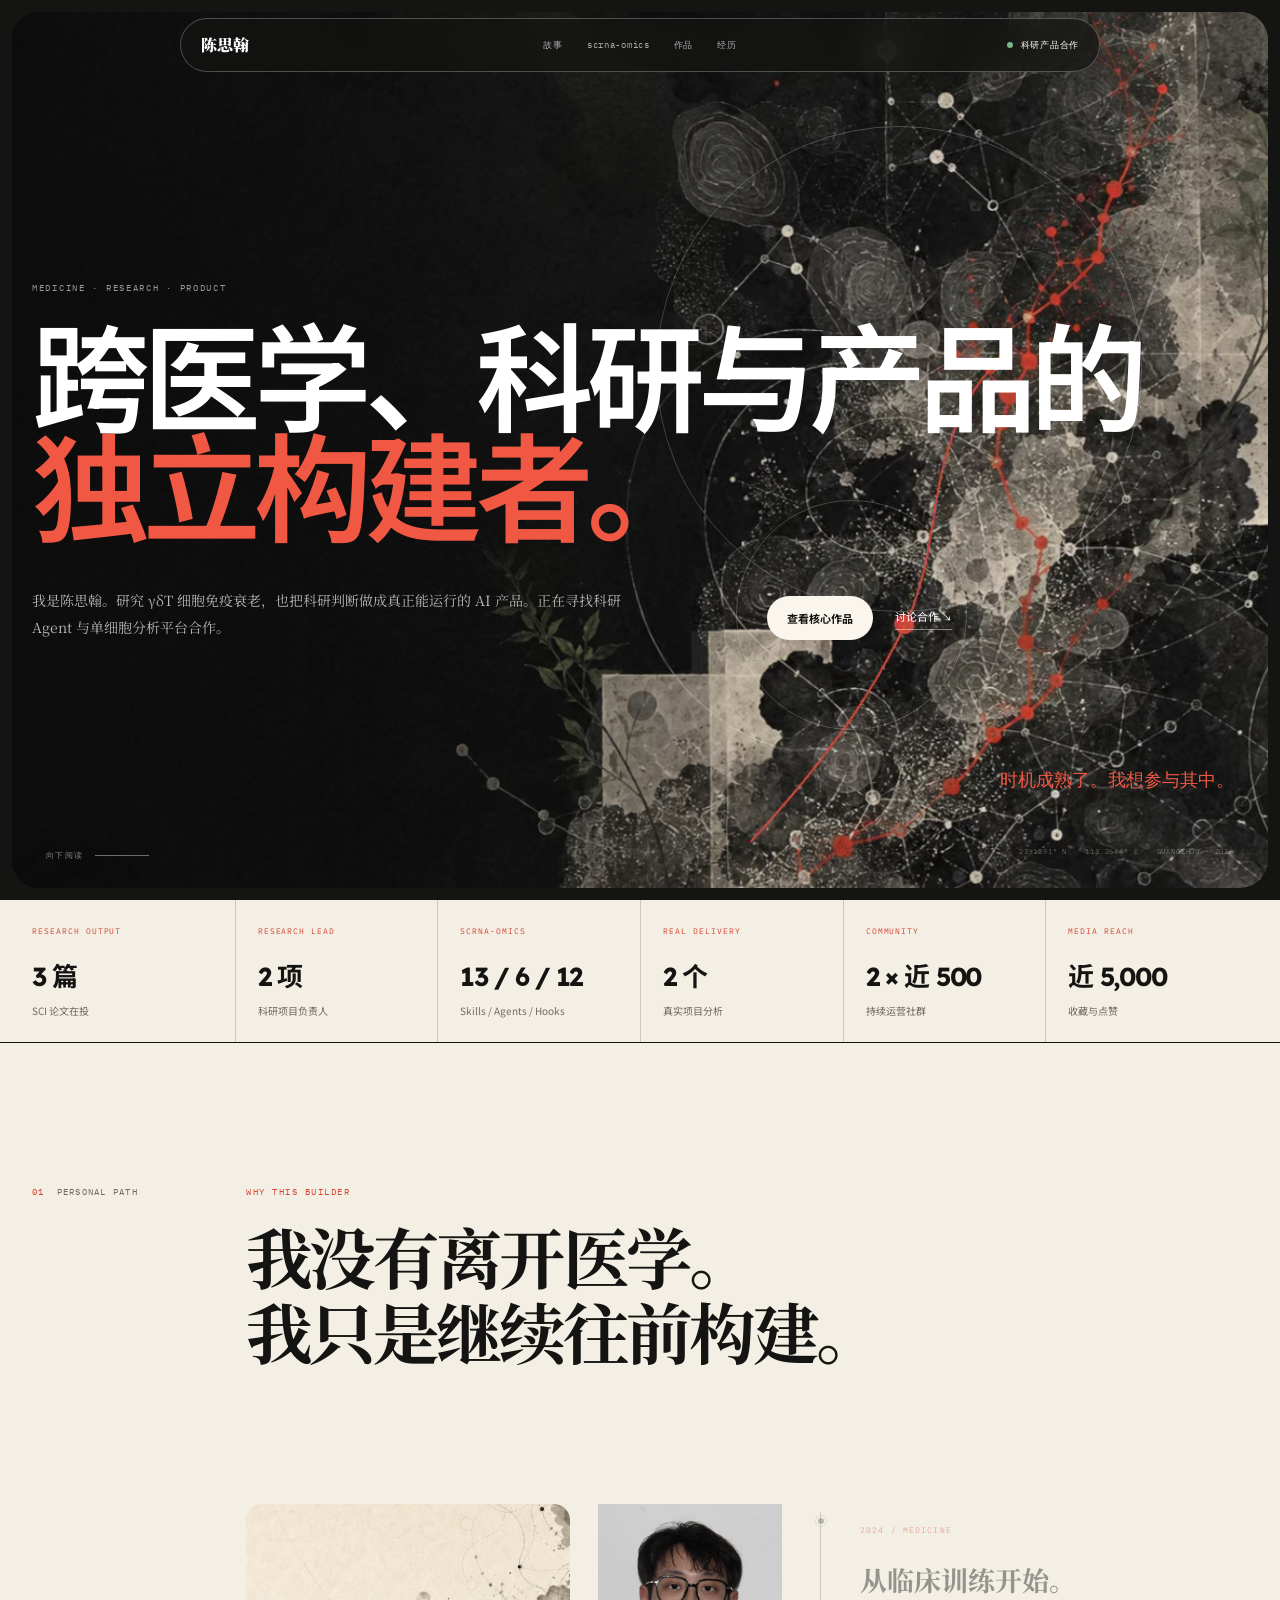
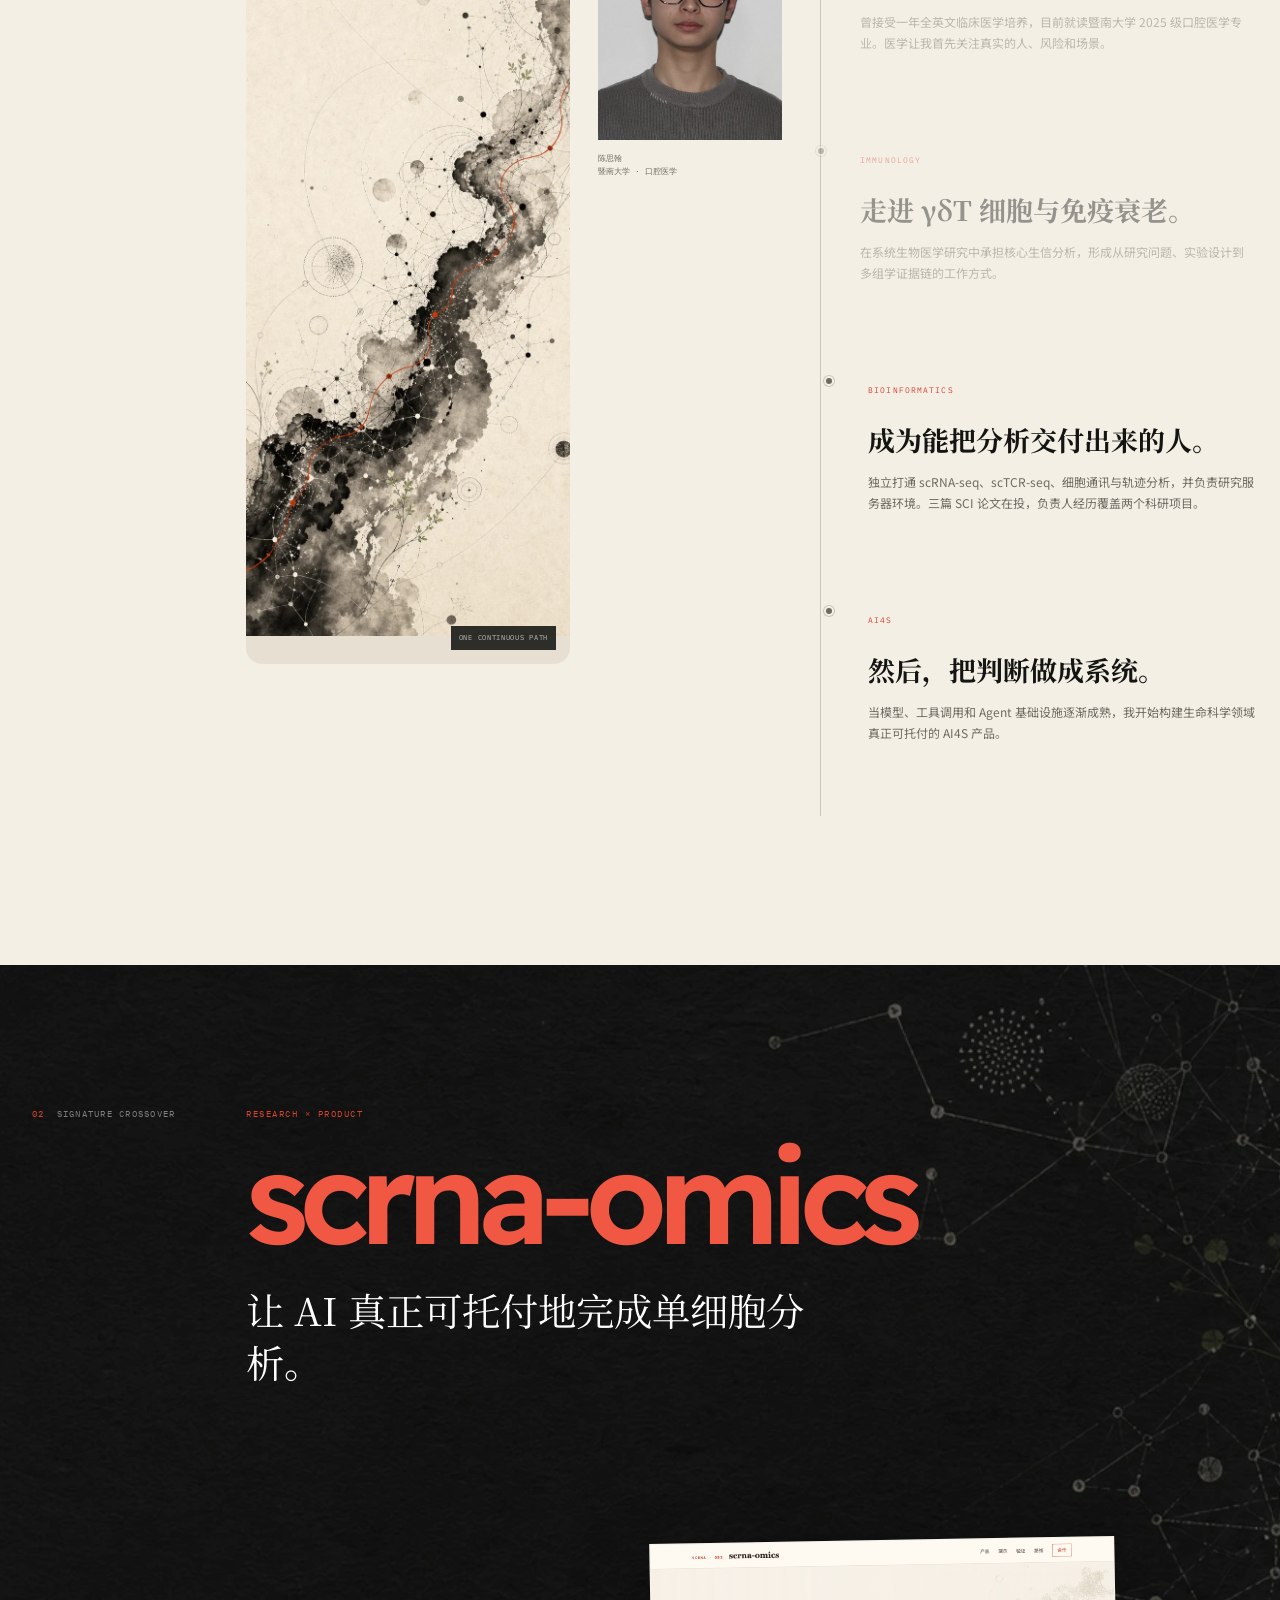
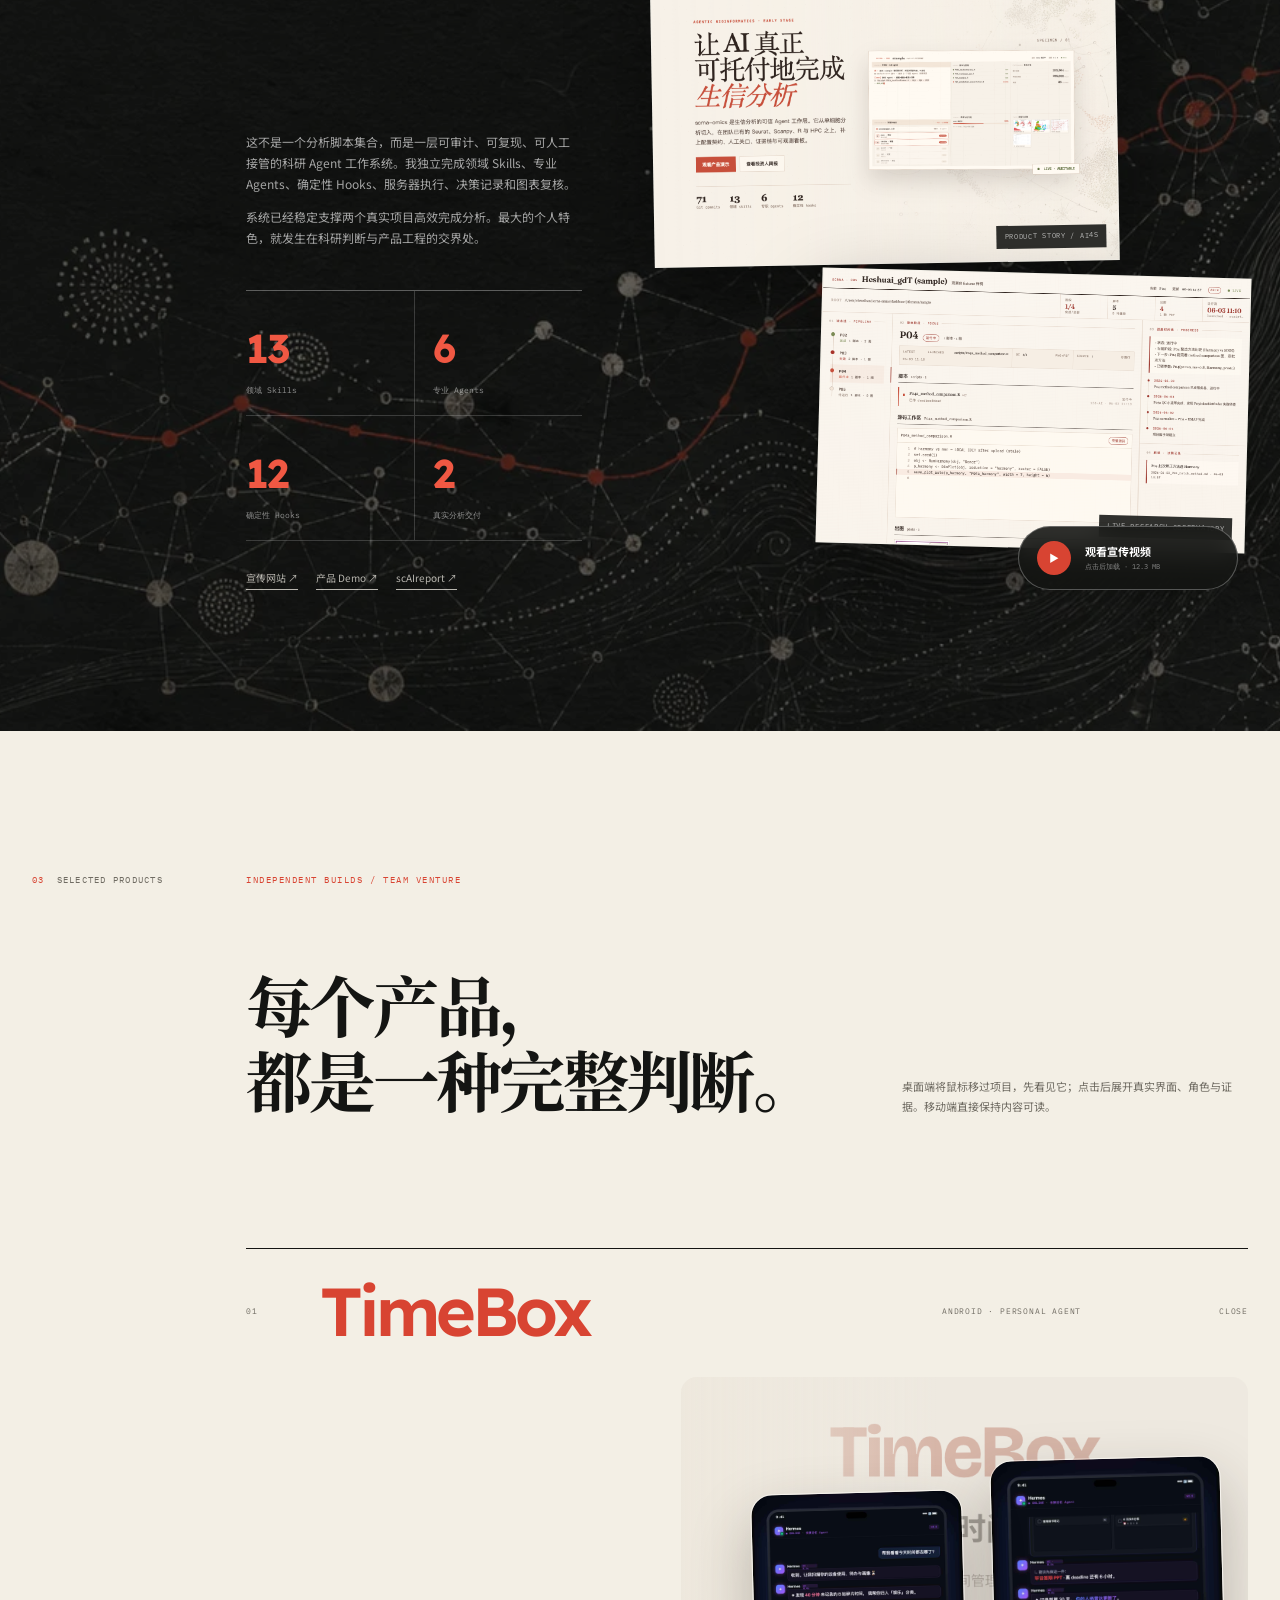
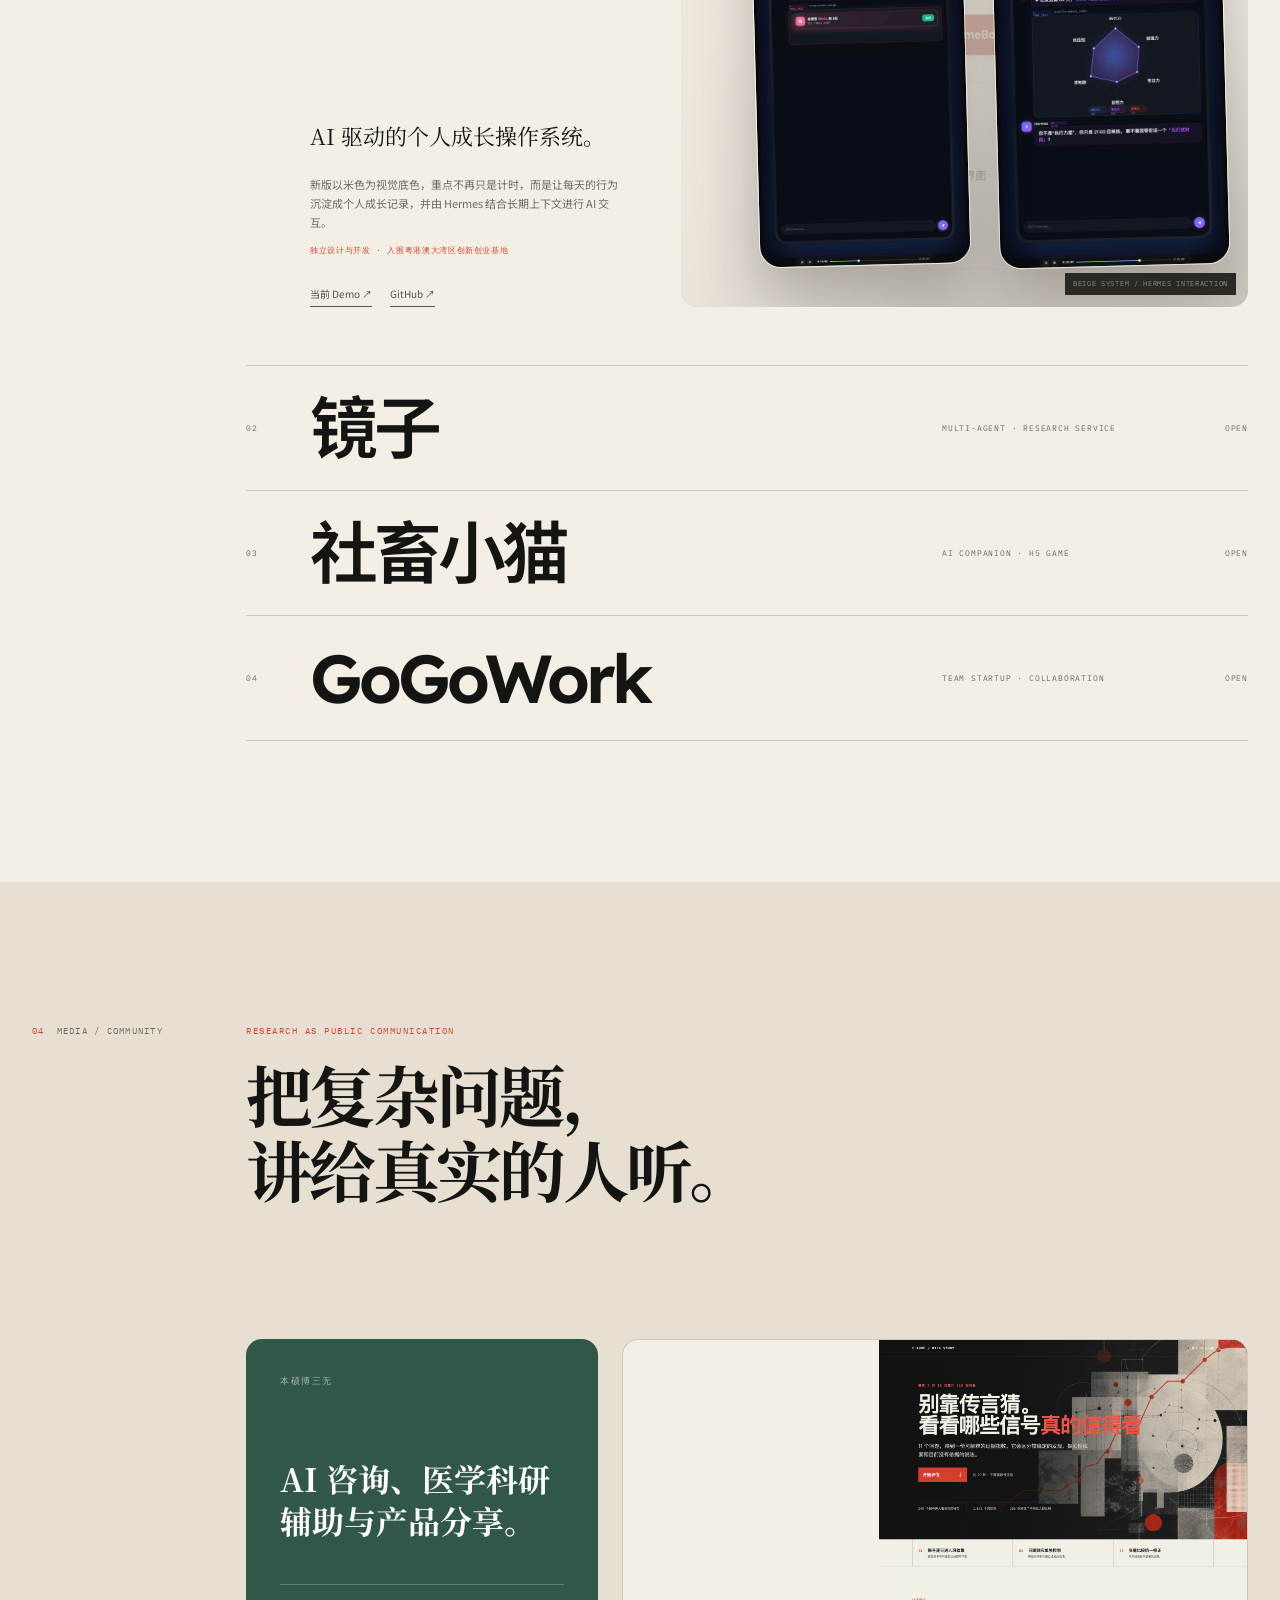
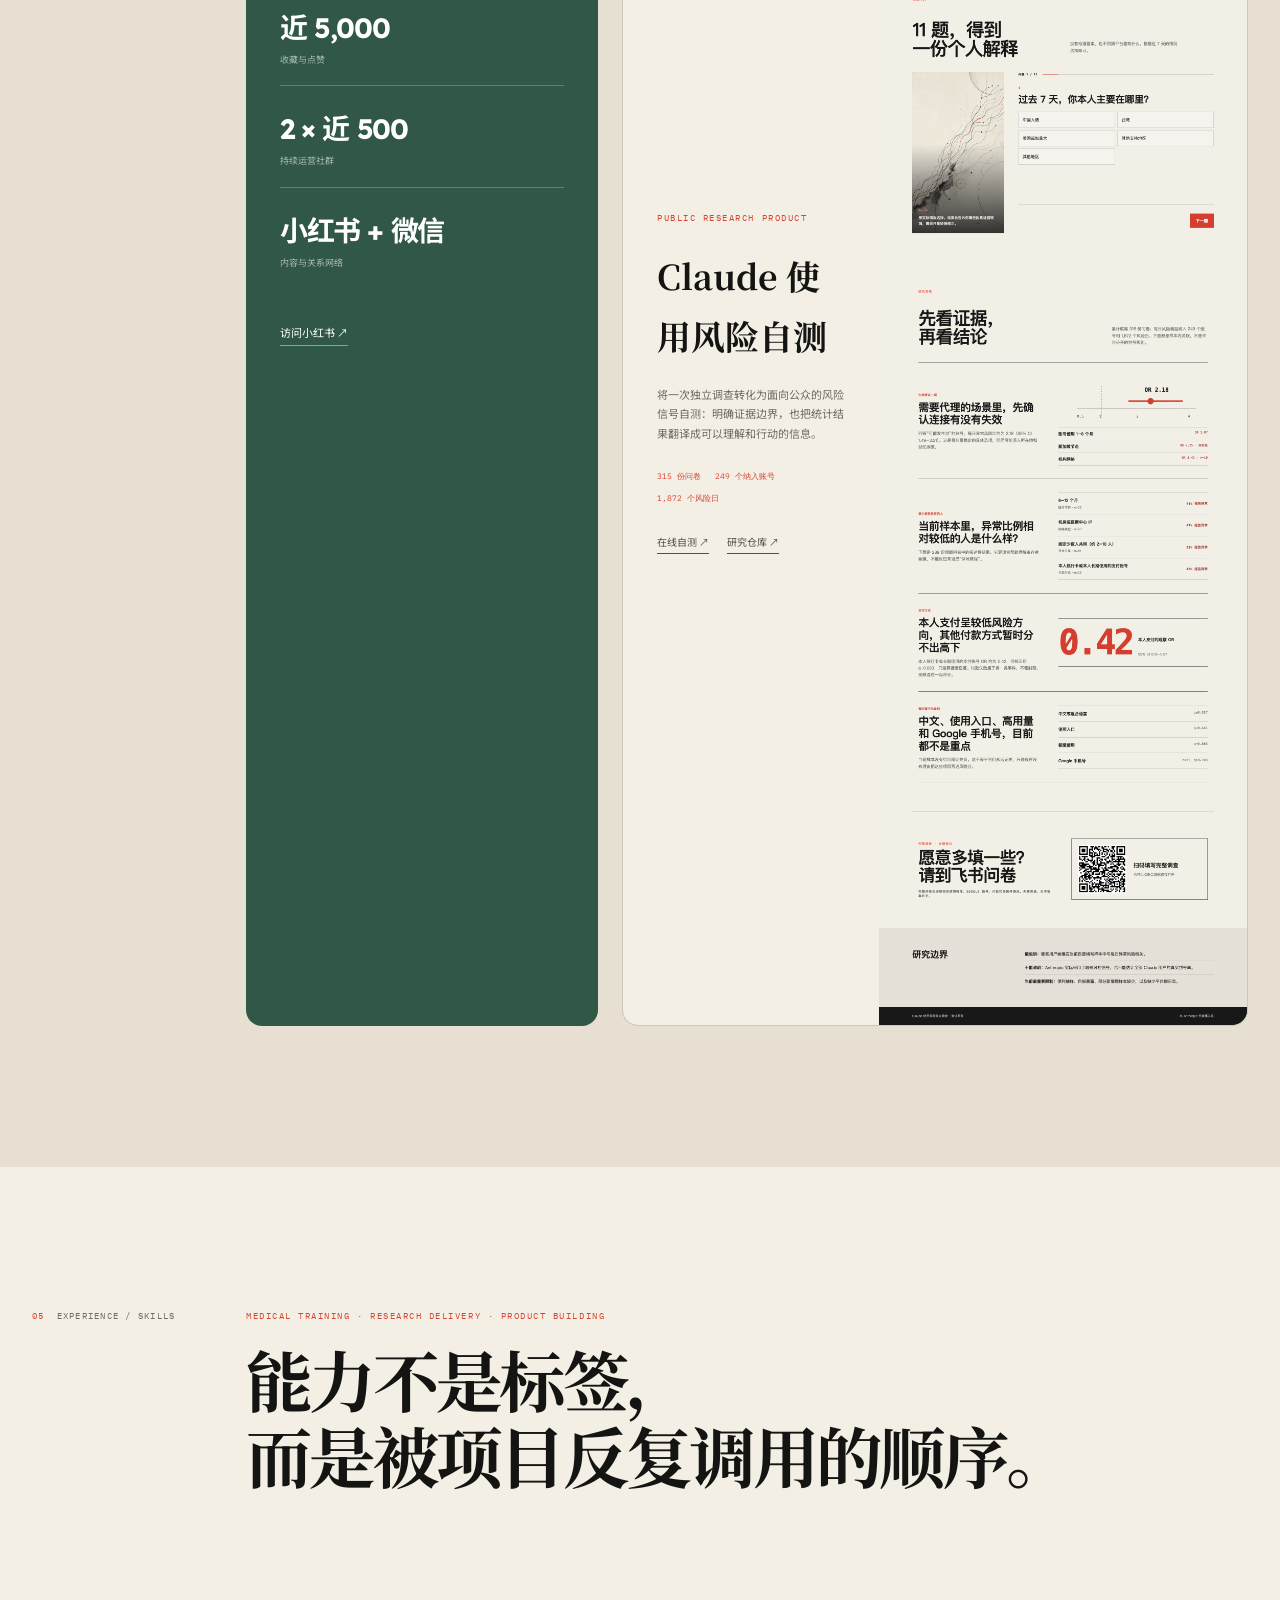
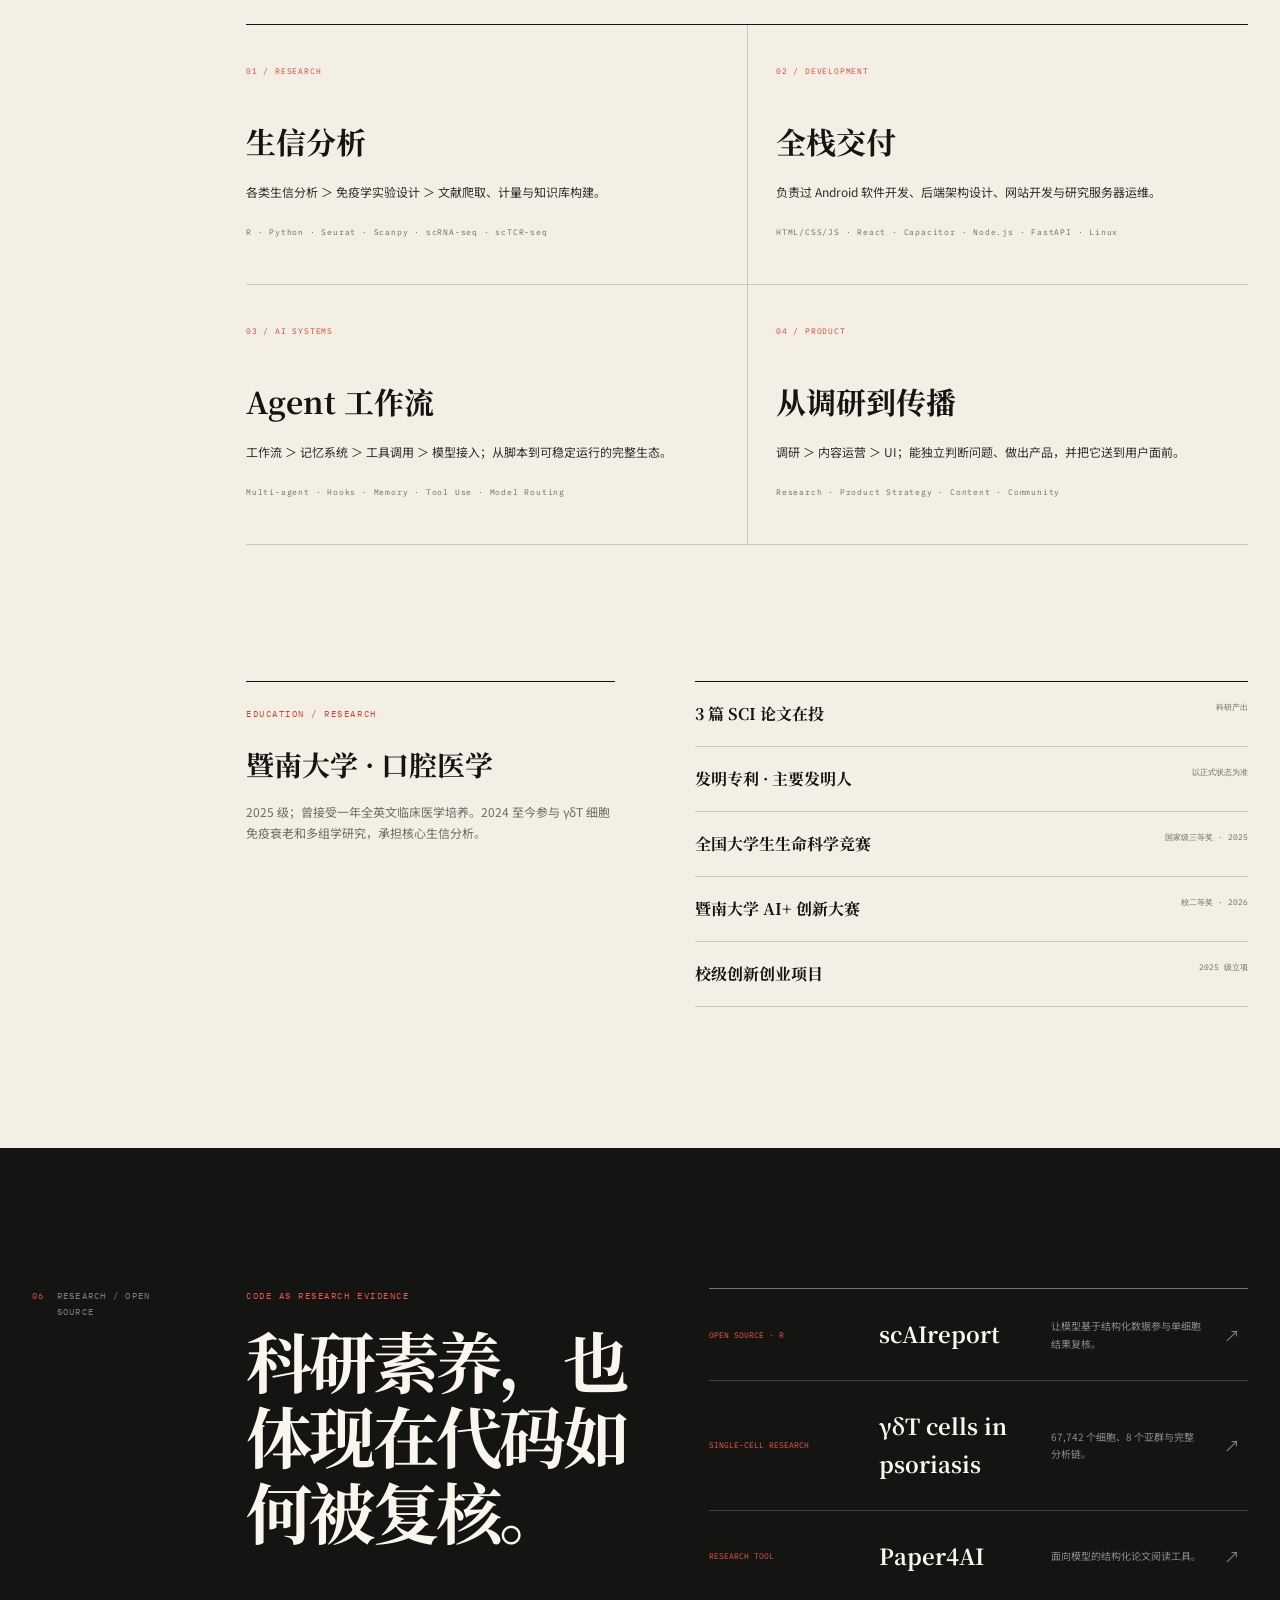
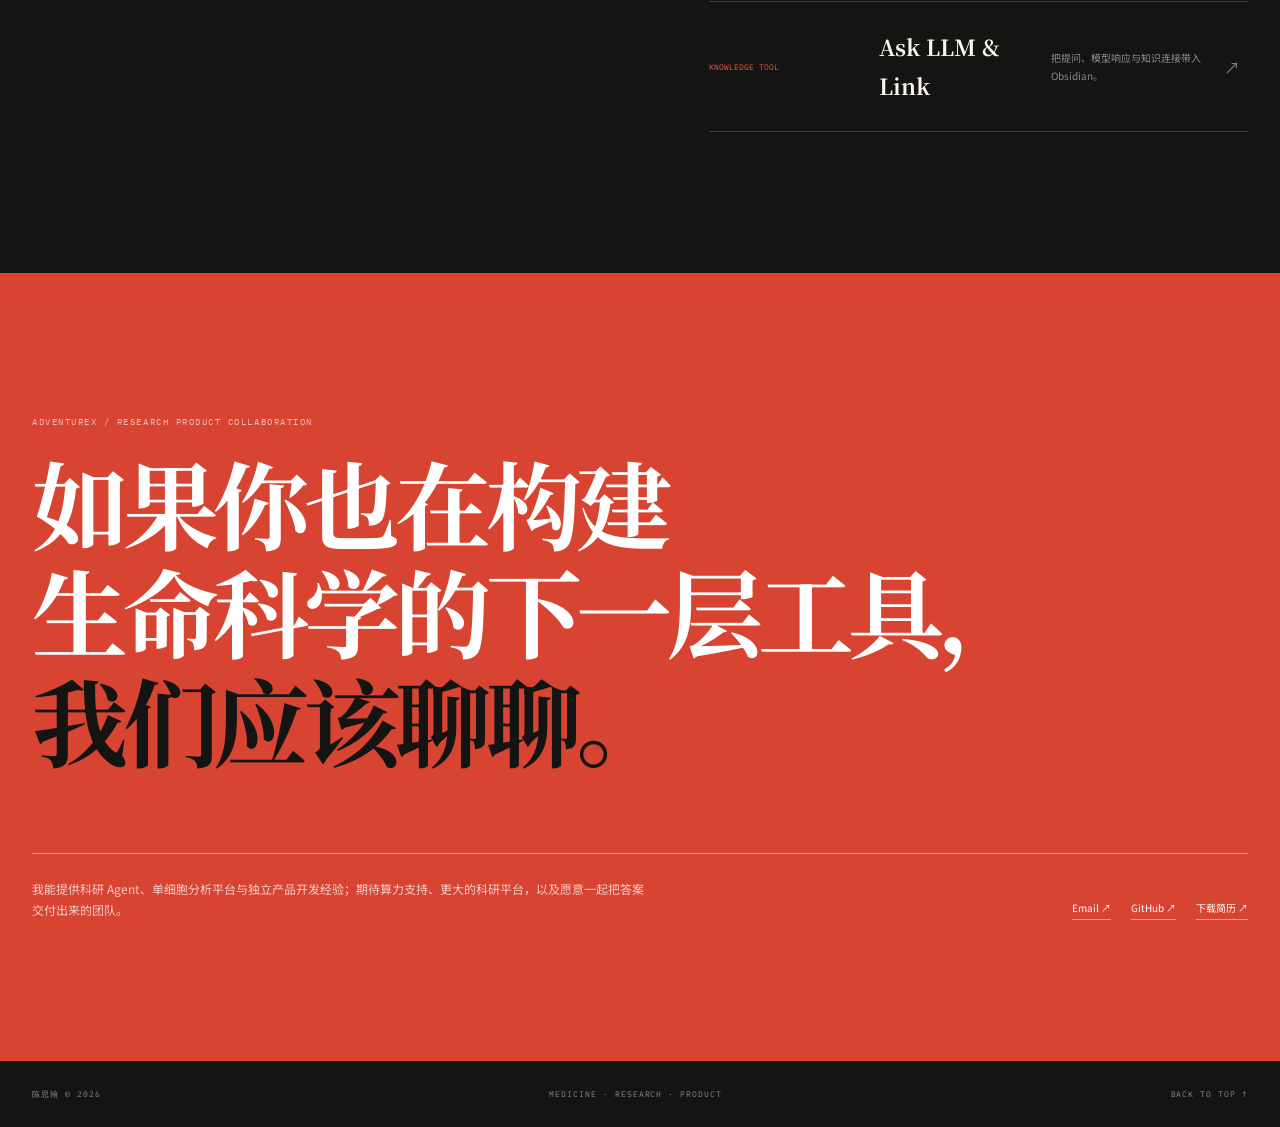
==== commit 9a460273: "feat: rebuild AdventureX portfolio and resume" ====
--- a/index.html
+++ b/index.html
@@ -1,774 +1,793 @@
-<!DOCTYPE html>
+<!doctype html>
 <html lang="zh-CN">
-
-<head>
-  <meta charset="UTF-8">
-  <meta name="viewport" content="width=device-width, initial-scale=1.0">
-  <title>陈思翰</title>
-  <meta name="description" content="医学 × 生信 × AI 全栈构建者">
-  <link rel="preconnect" href="https://fonts.googleapis.com">
-  <link rel="preconnect" href="https://fonts.gstatic.com" crossorigin>
-  <link
-    href="https://fonts.googleapis.com/css2?family=Noto+Serif+SC:wght@400;600;700;900&family=Noto+Sans+SC:wght@300;400;500;700&family=JetBrains+Mono:wght@300;400&display=swap"
-    rel="stylesheet">
-  <link rel="stylesheet" href="style.css">
-</head>
-
-<body>
-
-  <!-- NAV -->
-  <nav id="nav">
-    <div class="nav-inner">
-      <div class="nav-id">
-        <span class="nav-name">陈思翰</span>
-        <span class="nav-slash">/</span>
-        <span class="nav-role">构建者</span>
-      </div>
-      <div class="nav-links">
-        <a href="#timeline">时间轴</a>
-        <a href="#workflow">工作流</a>
-        <a href="#research">科研</a>
-        <a href="#about">关于</a>
-        <a href="https://github.com/cshinjnu-eng/" target="_blank" class="nav-gh">GitHub ↗</a>
-      </div>
-    </div>
-  </nav>
-
-  <!-- HERO -->
-  <section id="hero">
-    <div class="hero-grid-bg"></div>
-    <div class="hero-inner">
-
-      <div class="hero-left">
-        <div class="hero-stamp-block">
-          <span class="stamp-line">BUILD LOG</span>
-          <span class="stamp-date">2026.05</span>
-        </div>
-        <h1 class="hero-name">陈思翰</h1>
-        <div class="hero-tags">
-          <span>医学</span>
-          <span>·</span>
-          <span>生物信息</span>
-          <span>·</span>
-          <span>AI 全栈</span>
-        </div>
-        <p class="hero-pitch">
-          暨南大学大一医学生。从 scRNA-seq 数据到 Android App，<br>
-          从 API 转换层到 Web 应用——<br>
-          <strong>2026年4月，一个月内独立完成6个产品。</strong>
-        </p>
-        <div class="hero-ctas">
-          <a href="#timeline" class="btn-hero-primary">
-            <span>查看构建记录</span>
-            <svg width="16" height="16" viewBox="0 0 24 24" fill="none" stroke="currentColor" stroke-width="2">
-              <path d="M12 5v14M5 12l7 7 7-7" />
-            </svg>
-          </a>
-          <a href="https://github.com/cshinjnu-eng/" target="_blank" class="btn-hero-ghost">GitHub ↗</a>
-        </div>
-      </div>
-
-      <div class="hero-right">
-        <div class="hero-metrics">
-          <div class="hm-item">
-            <span class="hm-num">6</span>
-            <span class="hm-label">已上线产品</span>
-            <span class="hm-note">1个月内</span>
-          </div>
-          <div class="hm-item">
-            <span class="hm-num">2</span>
-            <span class="hm-label">SCI 论文</span>
-            <span class="hm-note">共同第一 · 在投</span>
-          </div>
-          <div class="hm-item">
-            <span class="hm-num">1.5</span>
-            <span class="hm-label">年科研经验</span>
-            <span class="hm-note">单细胞免疫学</span>
-          </div>
-          <div class="hm-item">
-            <span class="hm-num">2mo</span>
-            <span class="hm-label">→ 1晚</span>
-            <span class="hm-note">生信流程压缩</span>
-          </div>
-        </div>
-      </div>
-
-    </div>
-    <div class="hero-scroll-hint">
-      <span>SCROLL</span>
-      <div class="scroll-line"></div>
-    </div>
-  </section>
-
-  <!-- BUILD TIMELINE -->
-  <section id="timeline">
-    <div class="section-inner">
-
-      <div class="section-label reveal">
-        <span class="sl-num">01</span>
+  <head>
+    <meta charset="UTF-8" />
+    <meta name="viewport" content="width=device-width, initial-scale=1.0" />
+    <meta
+      name="description"
+      content="陈思翰：跨医学、科研与产品的独立构建者，专注科研 Agent、单细胞分析平台与 AI4S 产品。"
+    />
+    <meta name="theme-color" content="#141513" />
+    <title>陈思翰｜科研产品构建者</title>
+    <link
+      rel="icon"
+      href="data:image/svg+xml,<svg xmlns=%22http://www.w3.org/2000/svg%22 viewBox=%220 0 64 64%22><rect width=%2264%22 height=%2264%22 rx=%2214%22 fill=%22%23141513%22/><text x=%2232%22 y=%2243%22 text-anchor=%22middle%22 font-size=%2234%22 fill=%22%23D84432%22>陈</text></svg>"
+    />
+    <link rel="preconnect" href="https://fonts.googleapis.com" />
+    <link rel="preconnect" href="https://fonts.gstatic.com" crossorigin />
+    <link
+      href="https://fonts.googleapis.com/css2?family=IBM+Plex+Mono:wght@400;500&amp;family=LXGW+WenKai&amp;family=Noto+Sans+SC:wght@400;500;700;900&amp;family=Noto+Serif+SC:wght@600;700;900&amp;family=Readex+Pro:wght@300;400;500;600;700&amp;display=swap"
+      rel="stylesheet"
+    />
+    <link rel="stylesheet" href="styles/tokens.css" />
+    <link rel="stylesheet" href="styles/base.css" />
+    <link rel="stylesheet" href="styles/hero.css" />
+    <link rel="stylesheet" href="styles/story.css" />
+    <link rel="stylesheet" href="styles/projects.css" />
+    <link rel="stylesheet" href="styles/responsive.css" />
+  </head>
+  <body>
+    <div class="page-progress" aria-hidden="true"></div>
+
+    <header class="site-nav" data-nav>
+      <a class="nav-name" href="#top" aria-label="返回首页">陈思翰</a>
+      <nav aria-label="主导航">
+        <a href="#story">故事</a>
+        <a href="#scrna-omics">scrna-omics</a>
+        <a href="#work">作品</a>
+        <a href="#experience">经历</a>
+      </nav>
+      <a class="nav-cta" href="#contact"><i></i>科研产品合作</a>
+    </header>
+
+    <main id="top">
+      <section
+        class="hero"
+        data-hero
+        data-chapter="hero"
+        aria-labelledby="hero-title"
+      >
+        <div class="hero-media" aria-hidden="true">
+          <img src="assets/brand/hero-atlas.webp" alt="" fetchpriority="high" />
+          <video
+            data-hero-video
+            muted
+            loop
+            playsinline
+            preload="none"
+            poster="assets/brand/hero-atlas.webp"
+          >
+            <source data-src="assets/brand/hero-loop.webm" type="video/webm" />
+            <source data-src="assets/brand/hero-loop.mp4" type="video/mp4" />
+          </video>
+          <div class="hero-depth hero-depth-one"></div>
+          <div class="hero-depth hero-depth-two"></div>
+          <div class="hero-grain"></div>
+        </div>
+
+        <div class="hero-inner">
+          <p class="hero-kicker reveal-line">MEDICINE · RESEARCH · PRODUCT</p>
+          <h1 id="hero-title" class="hero-title">
+            <span class="reveal-line">跨医学、科研与产品的</span>
+            <span class="reveal-line accent-line">独立构建者。</span>
+          </h1>
+          <div class="hero-bottom reveal-line">
+            <p>
+              我是陈思翰。研究 γδT 细胞免疫衰老，也把科研判断做成真正能运行的 AI
+              产品。正在寻找科研 Agent 与单细胞分析平台合作。
+            </p>
+            <div class="hero-actions">
+              <a class="button button-light" href="#scrna-omics"
+                >查看核心作品</a
+              >
+              <a class="text-link" href="#contact">讨论合作 ↘</a>
+            </div>
+          </div>
+        </div>
+
+        <p class="hero-note reveal-line">时机成熟了。我想参与其中。</p>
+        <div class="hero-coordinates" aria-hidden="true">
+          <span>23.1291° N</span><span>113.2644° E</span
+          ><span>GUANGZHOU · 2026</span>
+        </div>
+        <a class="scroll-cue" href="#proof"><span>向下阅读</span><i></i></a>
+      </section>
+
+      <section class="proof-strip" id="proof" aria-label="核心证据">
         <div>
-          <h2>构建时间轴</h2>
-          <p>所有项目均为独立开发</p>
-        </div>
-      </div>
-
-      <!-- SPRINT CALLOUT -->
-      <div class="sprint-callout reveal">
-        <div class="sc-mark">30 DAYS</div>
-        <p class="sc-text">2026年3月25日 — 4月15日，横跨生信、移动端、前端、开发工具四个方向，分别完成从原型到上线的完整闭环。</p>
-      </div>
-
-      <!-- TIMELINE LIST -->
-      <div class="build-timeline">
-
-        <div class="bt-group reveal">
-          <div class="bt-period">2024 年</div>
-          <div class="bt-events">
-            <div class="bt-event">
-              <div class="bt-meta">
-                <span class="bt-date mono">2024.09</span>
-                <span class="bt-tag research">科研</span>
+          <span>RESEARCH OUTPUT</span><b>3 篇</b>
+          <p>SCI 论文在投</p>
+        </div>
+        <div>
+          <span>RESEARCH LEAD</span><b>2 项</b>
+          <p>科研项目负责人</p>
+        </div>
+        <div>
+          <span>SCRNA-OMICS</span><b>13 / 6 / 12</b>
+          <p>Skills / Agents / Hooks</p>
+        </div>
+        <div>
+          <span>REAL DELIVERY</span><b>2 个</b>
+          <p>真实项目分析</p>
+        </div>
+        <div>
+          <span>COMMUNITY</span><b>2 × 近 500</b>
+          <p>持续运营社群</p>
+        </div>
+        <div>
+          <span>MEDIA REACH</span><b>近 5,000</b>
+          <p>收藏与点赞</p>
+        </div>
+      </section>
+
+      <section
+        class="story"
+        id="story"
+        data-chapter="story"
+        aria-labelledby="story-title"
+      >
+        <div class="section-index">
+          <span>01</span>
+          <p>PERSONAL PATH</p>
+        </div>
+        <div class="story-heading">
+          <p class="eyebrow">WHY THIS BUILDER</p>
+          <h2 id="story-title">我没有离开医学。<br />我只是继续往前构建。</h2>
+        </div>
+
+        <div class="story-grid">
+          <div class="story-art" data-parallax="0.5">
+            <img
+              src="assets/brand/story-path.webp"
+              alt="抽象水墨与科研轨迹交织的成长路径"
+              loading="lazy"
+            />
+            <span>ONE CONTINUOUS PATH</span>
+          </div>
+
+          <div class="story-portrait">
+            <img
+              src="assets/brand/portrait.jpg"
+              alt="陈思翰个人照片"
+              loading="lazy"
+            />
+            <p>陈思翰<br />暨南大学 · 口腔医学</p>
+          </div>
+
+          <div class="story-timeline" data-path-root>
+            <div class="timeline-line" aria-hidden="true">
+              <i data-path-progress></i>
+            </div>
+            <article data-story-step>
+              <span>2024 / MEDICINE</span>
+              <h3>从临床训练开始。</h3>
+              <p>
+                曾接受一年全英文临床医学培养，目前就读暨南大学 2025
+                级口腔医学专业。医学让我首先关注真实的人、风险和场景。
+              </p>
+            </article>
+            <article data-story-step>
+              <span>IMMUNOLOGY</span>
+              <h3>走进 γδT 细胞与免疫衰老。</h3>
+              <p>
+                在系统生物医学研究中承担核心生信分析，形成从研究问题、实验设计到多组学证据链的工作方式。
+              </p>
+            </article>
+            <article data-story-step>
+              <span>BIOINFORMATICS</span>
+              <h3>成为能把分析交付出来的人。</h3>
+              <p>
+                独立打通
+                scRNA-seq、scTCR-seq、细胞通讯与轨迹分析，并负责研究服务器环境。三篇
+                SCI 论文在投，负责人经历覆盖两个科研项目。
+              </p>
+            </article>
+            <article data-story-step>
+              <span>AI4S</span>
+              <h3>然后，把判断做成系统。</h3>
+              <p>
+                当模型、工具调用和 Agent
+                基础设施逐渐成熟，我开始构建生命科学领域真正可托付的 AI4S 产品。
+              </p>
+            </article>
+          </div>
+        </div>
+      </section>
+
+      <section
+        class="scrna-feature dark-section"
+        id="scrna-omics"
+        data-chapter="scrna"
+        aria-labelledby="scrna-title"
+      >
+        <div class="scrna-background" aria-hidden="true">
+          <img src="assets/brand/research-network.webp" alt="" loading="lazy" />
+        </div>
+        <div class="section-index light">
+          <span>02</span>
+          <p>SIGNATURE CROSSOVER</p>
+        </div>
+
+        <div class="scrna-intro">
+          <p class="eyebrow">RESEARCH × PRODUCT</p>
+          <h2 id="scrna-title">scrna-omics</h2>
+          <p class="scrna-thesis">让 AI 真正可托付地完成单细胞分析。</p>
+        </div>
+
+        <div class="scrna-evidence">
+          <div class="scrna-copy">
+            <p>
+              这不是一个分析脚本集合，而是一层可审计、可复现、可人工接管的科研
+              Agent 工作系统。我独立完成领域 Skills、专业 Agents、确定性
+              Hooks、服务器执行、决策记录和图表复核。
+            </p>
+            <p>
+              系统已经稳定支撑两个真实项目高效完成分析。最大的个人特色，就发生在科研判断与产品工程的交界处。
+            </p>
+            <div class="metric-grid">
+              <div><b>13</b><span>领域 Skills</span></div>
+              <div><b>6</b><span>专业 Agents</span></div>
+              <div><b>12</b><span>确定性 Hooks</span></div>
+              <div><b>2</b><span>真实分析交付</span></div>
+            </div>
+            <div class="link-row">
+              <a
+                href="https://scrna-omics.bsbsanwu.xyz/"
+                target="_blank"
+                rel="noreferrer"
+                >宣传网站 ↗</a
+              >
+              <a
+                href="https://github.com/cshinjnu-eng/scrna-omics-investor-demo"
+                target="_blank"
+                rel="noreferrer"
+                >产品 Demo ↗</a
+              >
+              <a
+                href="https://github.com/cshinjnu-eng/scAIreport"
+                target="_blank"
+                rel="noreferrer"
+                >scAIreport ↗</a
+              >
+            </div>
+          </div>
+
+          <div class="scrna-media-stack">
+            <figure class="product-window hero-window">
+              <img
+                src="assets/projects/scrna-hero.png"
+                alt="scrna-omics 产品宣传网站"
+                loading="lazy"
+              />
+              <figcaption>PRODUCT STORY / AI4S</figcaption>
+            </figure>
+            <figure class="product-window dashboard-window">
+              <img
+                src="assets/projects/scrna-dashboard.png"
+                alt="scrna-omics 真实科研观测台"
+                loading="lazy"
+              />
+              <figcaption>LIVE RESEARCH OBSERVATORY</figcaption>
+            </figure>
+            <button
+              class="video-trigger"
+              type="button"
+              data-video-trigger
+              data-video-src="https://scrna-omics.bsbsanwu.xyz/assets/video/scrna-omics-promo.mp4"
+              aria-haspopup="dialog"
+            >
+              <span class="play-icon" aria-hidden="true">▶</span>
+              <span
+                ><b>观看宣传视频</b><small>点击后加载 · 12.3 MB</small></span
+              >
+            </button>
+          </div>
+        </div>
+      </section>
+
+      <section
+        class="work"
+        id="work"
+        data-chapter="work"
+        aria-labelledby="work-title"
+      >
+        <div class="section-index">
+          <span>03</span>
+          <p>SELECTED PRODUCTS</p>
+        </div>
+        <div class="work-heading">
+          <p class="eyebrow">INDEPENDENT BUILDS / TEAM VENTURE</p>
+          <h2 id="work-title">每个产品，<br />都是一种完整判断。</h2>
+          <p>
+            桌面端将鼠标移过项目，先看见它；点击后展开真实界面、角色与证据。移动端直接保持内容可读。
+          </p>
+        </div>
+
+        <div class="project-experience" data-project-experience>
+          <div class="project-list">
+            <article class="project-item is-open" data-project-item="timebox">
+              <button
+                class="project-trigger"
+                type="button"
+                data-project-trigger="timebox"
+                aria-expanded="true"
+                aria-controls="project-timebox"
+              >
+                <span>01</span><b>TimeBox</b
+                ><small>ANDROID · PERSONAL AGENT</small><i>CLOSE</i>
+              </button>
+              <div class="project-panel" id="project-timebox">
+                <div class="project-copy">
+                  <p class="project-lead">AI 驱动的个人成长操作系统。</p>
+                  <p>
+                    新版以米色为视觉底色，重点不再只是计时，而是让每天的行为沉淀成个人成长记录，并由
+                    Hermes 结合长期上下文进行 AI 交互。
+                  </p>
+                  <p class="role-label">
+                    独立设计与开发 · 入围粤港澳大湾区创新创业基地
+                  </p>
+                  <div class="link-row">
+                    <a
+                      href="https://timebox-private.bsbsanwu.xyz/"
+                      target="_blank"
+                      rel="noreferrer"
+                      >当前 Demo ↗</a
+                    ><a
+                      href="https://github.com/cshinjnu-eng/timebox-release"
+                      target="_blank"
+                      rel="noreferrer"
+                      >GitHub ↗</a
+                    >
+                  </div>
+                </div>
+                <figure class="project-visual beige-visual">
+                  <img
+                    class="timebox-stage"
+                    src="assets/projects/timebox-beige.png"
+                    alt="TimeBox 米色新版产品视觉系统"
+                    loading="lazy"
+                  />
+                  <div class="timebox-phones" aria-label="TimeBox 真实产品界面">
+                    <img
+                      src="assets/projects/timebox-hermes.jpg"
+                      alt="TimeBox Hermes AI 交互界面"
+                      loading="lazy"
+                    />
+                    <img
+                      src="assets/projects/timebox-radar.jpg"
+                      alt="TimeBox 个人成长雷达界面"
+                      loading="lazy"
+                    />
+                  </div>
+                  <figcaption>BEIGE SYSTEM / HERMES INTERACTION</figcaption>
+                </figure>
               </div>
-              <div class="bt-body">
-                <h4>系统生物医学系研究助理</h4>
-                <p>以大一生身份进入实验室，主导 gdT 细胞单细胞测序分析。独立打通 scRNA-seq 全链条流程（MNN/Harmony→聚类→注释→可视化）。成为组内纯生信产出核心。</p>
+            </article>
+
+            <article class="project-item" data-project-item="mirror">
+              <button
+                class="project-trigger"
+                type="button"
+                data-project-trigger="mirror"
+                aria-expanded="false"
+                aria-controls="project-mirror"
+              >
+                <span>02</span><b>镜子</b
+                ><small>MULTI-AGENT · RESEARCH SERVICE</small><i>OPEN</i>
+              </button>
+              <div class="project-panel" id="project-mirror" hidden>
+                <div class="project-copy">
+                  <p class="project-lead">
+                    从一句观点，到一份可以交付的调查报告。
+                  </p>
+                  <p>
+                    多智能体完成跨平台调研、信源分级、事实核查、观点评分与个性化组装；以
+                    degree 报告作为代表作。
+                  </p>
+                  <p class="role-label">
+                    独立设计与开发 · 3 套报告系统 · 36 项测试
+                  </p>
+                  <div class="link-row">
+                    <a
+                      href="https://mirror-opinion.bsbsanwu.xyz/r/degree/"
+                      target="_blank"
+                      rel="noreferrer"
+                      >代表报告 ↗</a
+                    ><a
+                      href="https://mirror-opinion.bsbsanwu.xyz/"
+                      target="_blank"
+                      rel="noreferrer"
+                      >访问产品 ↗</a
+                    >
+                  </div>
+                </div>
+                <figure class="project-visual collage-visual">
+                  <img
+                    src="assets/projects/mirror-home.png"
+                    alt="镜子首页"
+                    loading="lazy"
+                  /><img
+                    src="assets/projects/mirror-degree.png"
+                    alt="镜子 degree 观点调查报告"
+                    loading="lazy"
+                  />
+                  <figcaption>SERVICE HOME / DEGREE REPORT</figcaption>
+                </figure>
+              </div>
+            </article>
+
+            <article class="project-item" data-project-item="worker-cat">
+              <button
+                class="project-trigger"
+                type="button"
+                data-project-trigger="worker-cat"
+                aria-expanded="false"
+                aria-controls="project-worker-cat"
+              >
+                <span>03</span><b>社畜小猫</b
+                ><small>AI COMPANION · H5 GAME</small><i>OPEN</i>
+              </button>
+              <div class="project-panel" id="project-worker-cat" hidden>
+                <div class="project-copy">
+                  <p class="project-lead">
+                    有动作、状态、长期记忆，也会主动写信的 AI 桌宠。
+                  </p>
+                  <p>
+                    逐帧动画与 AI
+                    动作决策联动；长期记忆、工具调用、模型接入和轻游戏机制共同构成一个有持续关系的陪伴产品。
+                  </p>
+                  <p class="role-label">
+                    独立设计与开发 · FastAPI · SQLite FTS5
+                  </p>
+                  <div class="link-row">
+                    <a
+                      href="https://zjc.bsbsanwu.xyz/"
+                      target="_blank"
+                      rel="noreferrer"
+                      >在线体验 ↗</a
+                    ><a
+                      href="https://github.com/cshinjnu-eng/shechu-xiaomao"
+                      target="_blank"
+                      rel="noreferrer"
+                      >GitHub ↗</a
+                    >
+                  </div>
+                </div>
+                <figure class="project-visual cat-visual">
+                  <img
+                    src="assets/projects/cat-interface.png"
+                    alt="社畜小猫 H5 界面"
+                    loading="lazy"
+                  /><img
+                    src="assets/projects/cat-actions.jpg"
+                    alt="社畜小猫逐帧动作素材"
+                    loading="lazy"
+                  />
+                  <figcaption>PLAYABLE H5 / FRAME ANIMATION</figcaption>
+                </figure>
+              </div>
+            </article>
+
+            <article class="project-item" data-project-item="gogowork">
+              <button
+                class="project-trigger"
+                type="button"
+                data-project-trigger="gogowork"
+                aria-expanded="false"
+                aria-controls="project-gogowork"
+              >
+                <span>04</span><b>GoGoWork</b
+                ><small>TEAM STARTUP · COLLABORATION</small><i>OPEN</i>
+              </button>
+              <div class="project-panel" id="project-gogowork" hidden>
+                <div class="project-copy">
+                  <p class="project-lead">
+                    面向短周期协作的结构化工作与可信交付平台。
+                  </p>
+                  <p>
+                    作为创业团队核心成员参与产品开发，将需求结构化、服务方匹配与资金托管交付连接为统一流程。
+                  </p>
+                  <p class="role-label">
+                    团队项目 · WTeam 展出与 AdventureX 现场宣传筹备中
+                  </p>
+                  <div class="link-row">
+                    <a
+                      href="http://123.57.69.101/pc/"
+                      target="_blank"
+                      rel="noreferrer"
+                      >在线 Demo ↗</a
+                    ><a
+                      href="https://mp.weixin.qq.com/s/SlfiV_kPU5RST9fHOxSfCg"
+                      target="_blank"
+                      rel="noreferrer"
+                      >微信推文 ↗</a
+                    >
+                  </div>
+                </div>
+                <figure class="project-visual gogowork-visual">
+                  <img
+                    src="assets/projects/gogowork-demo.png"
+                    alt="GoGoWork 在线 Demo"
+                    loading="lazy"
+                  /><img
+                    src="assets/projects/gogowork-story.jpg"
+                    alt="GoGoWork 产品介绍长图"
+                    loading="lazy"
+                  />
+                  <figcaption>PLATFORM DEMO / PRODUCT STORY</figcaption>
+                </figure>
+              </div>
+            </article>
+          </div>
+
+          <div class="cursor-preview" data-cursor-preview aria-hidden="true">
+            <img alt="" />
+          </div>
+        </div>
+      </section>
+
+      <section
+        class="media-community"
+        data-chapter="media"
+        aria-labelledby="media-title"
+      >
+        <div class="section-index">
+          <span>04</span>
+          <p>MEDIA / COMMUNITY</p>
+        </div>
+        <div class="media-heading">
+          <p class="eyebrow">RESEARCH AS PUBLIC COMMUNICATION</p>
+          <h2 id="media-title">把复杂问题，<br />讲给真实的人听。</h2>
+        </div>
+
+        <div class="media-layout">
+          <article class="media-profile">
+            <p class="eyebrow">本硕博三无</p>
+            <h3>AI 咨询、医学科研辅助与产品分享。</h3>
+            <div class="media-numbers">
+              <div><b>近 5,000</b><span>收藏与点赞</span></div>
+              <div><b>2 × 近 500</b><span>持续运营社群</span></div>
+              <div><b>小红书 + 微信</b><span>内容与关系网络</span></div>
+            </div>
+            <a
+              class="text-link dark-link"
+              href="https://www.xiaohongshu.com/user/profile/94105594898"
+              target="_blank"
+              rel="noreferrer"
+              >访问小红书 ↗</a
+            >
+          </article>
+
+          <article class="risk-case">
+            <div class="risk-copy">
+              <p class="eyebrow">PUBLIC RESEARCH PRODUCT</p>
+              <h3>Claude 使用风险自测</h3>
+              <p>
+                将一次独立调查转化为面向公众的风险信号自测：明确证据边界，也把统计结果翻译成可以理解和行动的信息。
+              </p>
+              <div class="risk-facts">
+                <span>315 份问卷</span><span>249 个纳入账号</span
+                ><span>1,872 个风险日</span>
+              </div>
+              <div class="link-row">
+                <a
+                  href="http://claude-risk.bsbsanwu.xyz"
+                  target="_blank"
+                  rel="noreferrer"
+                  >在线自测 ↗</a
+                ><a
+                  href="https://github.com/cshinjnu-eng/claude-risk-study"
+                  target="_blank"
+                  rel="noreferrer"
+                  >研究仓库 ↗</a
+                >
               </div>
             </div>
-          </div>
-        </div>
-
-        <div class="bt-group reveal">
-          <div class="bt-period">2025 — 2026 初</div>
-          <div class="bt-events">
-            <div class="bt-event">
-              <div class="bt-meta">
-                <span class="bt-date mono">2025</span>
-                <span class="bt-tag award">荣誉</span>
-              </div>
-              <div class="bt-body">
-                <h4>竞赛产出</h4>
-                <p>全国大学生生命科学竞赛 <strong>国家级三等奖</strong> · "AI+"大赛 <strong>三等奖</strong></p>
-              </div>
+            <figure>
+              <img
+                src="assets/projects/claude-risk.png"
+                alt="Claude 使用风险自测网站"
+                loading="lazy"
+              />
+            </figure>
+          </article>
+        </div>
+      </section>
+
+      <section
+        class="experience"
+        id="experience"
+        data-chapter="experience"
+        aria-labelledby="experience-title"
+      >
+        <div class="experience-atlas" aria-hidden="true">
+          <img src="assets/brand/atlas-light.webp" alt="" loading="lazy" />
+        </div>
+        <div class="section-index">
+          <span>05</span>
+          <p>EXPERIENCE / SKILLS</p>
+        </div>
+        <div class="experience-heading">
+          <p class="eyebrow">
+            MEDICAL TRAINING · RESEARCH DELIVERY · PRODUCT BUILDING
+          </p>
+          <h2 id="experience-title">
+            能力不是标签，<br />而是被项目反复调用的顺序。
+          </h2>
+        </div>
+
+        <div class="skill-ledger">
+          <article>
+            <span>01 / RESEARCH</span>
+            <h3>生信分析</h3>
+            <p>
+              各类生信分析 ＞ 免疫学实验设计 ＞ 文献爬取、计量与知识库构建。
+            </p>
+            <small>R · Python · Seurat · Scanpy · scRNA-seq · scTCR-seq</small>
+          </article>
+          <article>
+            <span>02 / DEVELOPMENT</span>
+            <h3>全栈交付</h3>
+            <p>
+              负责过 Android 软件开发、后端架构设计、网站开发与研究服务器运维。
+            </p>
+            <small
+              >HTML/CSS/JS · React · Capacitor · Node.js · FastAPI ·
+              Linux</small
+            >
+          </article>
+          <article>
+            <span>03 / AI SYSTEMS</span>
+            <h3>Agent 工作流</h3>
+            <p>
+              工作流 ＞ 记忆系统 ＞ 工具调用 ＞
+              模型接入；从脚本到可稳定运行的完整生态。
+            </p>
+            <small
+              >Multi-agent · Hooks · Memory · Tool Use · Model Routing</small
+            >
+          </article>
+          <article>
+            <span>04 / PRODUCT</span>
+            <h3>从调研到传播</h3>
+            <p>
+              调研 ＞ 内容运营 ＞
+              UI；能独立判断问题、做出产品，并把它送到用户面前。
+            </p>
+            <small>Research · Product Strategy · Content · Community</small>
+          </article>
+        </div>
+
+        <div class="experience-records">
+          <div class="education-block">
+            <p class="eyebrow">EDUCATION / RESEARCH</p>
+            <h3>暨南大学 · 口腔医学</h3>
+            <p>
+              2025 级；曾接受一年全英文临床医学培养。2024 至今参与 γδT
+              细胞免疫衰老和多组学研究，承担核心生信分析。
+            </p>
+          </div>
+          <div class="honor-list">
+            <div><b>3 篇 SCI 论文在投</b><span>科研产出</span></div>
+            <div><b>发明专利 · 主要发明人</b><span>以正式状态为准</span></div>
+            <div>
+              <b>全国大学生生命科学竞赛</b><span>国家级三等奖 · 2025</span>
             </div>
-            <div class="bt-event">
-              <div class="bt-meta">
-                <span class="bt-date mono">2026.02</span>
-                <span class="bt-tag dev">开发</span>
-              </div>
-              <div class="bt-body">
-                <h4>全面拥抱 AI 工具链</h4>
-                <p>开始系统使用 Claude Code，将 AI 融入开发全流程。TimeBox 开发启动（Figma + Claude Code）。</p>
-              </div>
-            </div>
-          </div>
-        </div>
-
-        <div class="bt-group reveal">
-          <div class="bt-period">2026 年 3月</div>
-          <div class="bt-events">
-            <div class="bt-event">
-              <div class="bt-meta">
-                <span class="bt-date mono">03.20</span>
-                <span class="bt-tag dev">开发</span>
-              </div>
-              <div class="bt-body">
-                <h4>Obsidian 知识架构师工作流</h4>
-                <p>QRTA 协议 + Local REST API 自动同步成型。笔记系统从"随手记"升级为"编年史+项目索引+双向链接图谱"。</p>
-              </div>
-            </div>
-            <div class="bt-event bt-event-major">
-              <div class="bt-meta">
-                <span class="bt-date mono">03.25</span>
-                <span class="bt-tag dev">开发</span>
-                <span class="bt-tag-live">● LIVE</span>
-              </div>
-              <div class="bt-body">
-                <h4>TimeBox — React+Vite+Capacitor</h4>
-                <p>本地优先个人信息管理 App,包含时间管理，日程安排与快速复盘功能。具备一定社交属性。基于Android 系统构建。v1.2.0 APK 于 4.10 发布。正在入驻粤港澳大湾区创新创业孵化基地。
-                </p>
-                <div class="bt-links">
-                  <a href="https://github.com/cshinjnu-eng/timebox-app" target="_blank">GitHub ↗</a>
-                  <a href="http://timebox.bsbsanwu.xyz/" target="_blank">在线 Demo ↗</a>
-                </div>
-              </div>
-            </div>
-            <div class="bt-event">
-              <div class="bt-meta">
-                <span class="bt-date mono">03.28</span>
-                <span class="bt-tag research">科研</span>
-              </div>
-              <div class="bt-body">
-                <h4>大创申报书定稿提交</h4>
-                <p>以负责人身份完成国家级大学生创新创业项目申报。</p>
-              </div>
-            </div>
-          </div>
-        </div>
-
-        <div class="bt-group reveal">
-          <div class="bt-period">2026 年 4月</div>
-          <div class="bt-events">
-
-            <div class="bt-event">
-              <div class="bt-meta">
-                <span class="bt-date mono">04.09</span>
-                <span class="bt-tag brand">内容</span>
-              </div>
-              <div class="bt-body">
-                <h4>个人第一篇图文「宿命」长篇创作完成</h4>
-                <p>验证了从 AI 工具链到内容创作的完整输出能力。</p>
-              </div>
-            </div>
-
-            <div class="bt-event bt-event-major">
-              <div class="bt-meta">
-                <span class="bt-date mono">04.12</span>
-                <span class="bt-tag dev">开发</span>
-                <span class="bt-tag-live">● LIVE</span>
-              </div>
-              <div class="bt-body">
-                <h4>大学四年生活状态鉴定</h4>
-                <p>20 道情境题、7 种结局、5 维度自研评分系统。从产品到部署独立完成。</p>
-                <div class="bt-links">
-                  <a href="http://destiny.bsbsanwu.xyz/destiny/" target="_blank">访问网站 ↗</a>
-                </div>
-              </div>
-            </div>
-
-            <div class="bt-event bt-event-major">
-              <div class="bt-meta">
-                <span class="bt-date mono">04.14</span>
-                <span class="bt-tag dev">开发</span>
-                <span class="bt-tag-live">● LIVE</span>
-              </div>
-              <div class="bt-body">
-                <h4>切图工坊 — 纯前端上线</h4>
-                <p>Canvas API + JSZip 实现零依赖浏览器内批量切图。部署至 slicer.bsbsanwu.xyz，阿里云 DNS + Vercel CDN</p>
-                <div class="bt-links">
-                  <a href="http://slicer.bsbsanwu.xyz" target="_blank">访问工具 ↗</a>
-                </div>
-              </div>
-            </div>
-
-            <div class="bt-event bt-event-major">
-              <div class="bt-meta">
-                <span class="bt-date mono">04.14</span>
-                <span class="bt-tag dev">开发</span>
-                <span class="bt-tag-live">◎ 开源</span>
-              </div>
-              <div class="bt-body">
-                <h4>claude-adapter — 开源发布</h4>
-                <p>API 协议转换层,旨在解决openren 无法提供 Anthropic 格式 API 的问题，便于客户将api接入Anthropic旗下工具。</p>
-                <div class="bt-links">
-                  <a href="https://github.com/cshinjnu-eng/claude-adapter" target="_blank">GitHub ↗</a>
-                </div>
-              </div>
-            </div>
-
-            <div class="bt-event">
-              <div class="bt-meta">
-                <span class="bt-date mono">04.14</span>
-                <span class="bt-tag dev">开发</span>
-              </div>
-              <div class="bt-body">
-                <h4>AnyProxy + litellm-claude-proxy</h4>
-                <p>通用多 Provider API 代理，自动降级切换。LiteLLM 代理方案独立搭建，含 Vertex AI Gemini 切换（cc-switch-vertex）。</p>
-              </div>
-            </div>
-
-            <div class="bt-event">
-              <div class="bt-meta">
-                <span class="bt-date mono">04.15</span>
-                <span class="bt-tag research">科研</span>
-              </div>
-              <div class="bt-body">
-                <h4>医创赛摘要定稿</h4>
-                <p>同期推进多个竞赛申报，科研与开发双线并行。</p>
-              </div>
-            </div>
-
-          </div>
-        </div>
-
-        <div class="bt-group reveal">
-          <div class="bt-period">2026 年 5月</div>
-          <div class="bt-events">
-
-            <div class="bt-event bt-event-major">
-              <div class="bt-meta">
-                <span class="bt-date mono">05.02</span>
-                <span class="bt-tag dev">开发</span>
-                <span class="bt-tag-live">◎ 开源</span>
-              </div>
-              <div class="bt-body">
-                <h4>Ask LLM & Link — Obsidian 插件发布</h4>
-                <p>选中文本 → 向 LLM 提问 → 回答保存为新笔记 → 原文自动替换为 <code>==高亮== [[wiki link]]</code>。支持文字、表格、代码块、图片多内容类型，全文上下文注入，三 Provider（OpenAI / Anthropic / Ollama），目录结构镜像。TypeScript 原生插件。</p>
-                <div class="bt-links">
-                  <a href="https://github.com/cshinjnu-eng/obsidian-ask-llm-link" target="_blank">GitHub ↗</a>
-                </div>
-              </div>
-            </div>
-
-            <div class="bt-event bt-event-major">
-              <div class="bt-meta">
-                <span class="bt-date mono">05.04</span>
-                <span class="bt-tag dev">开发</span>
-                <span class="bt-tag-live">● LIVE</span>
-              </div>
-              <div class="bt-body">
-                <h4>TimeBox — 后端上线 + Hermes 智能体</h4>
-                <p>FastAPI + Uvicorn 后端部署至云服务器。自研 Hermes Agent 编排：3 工具（日志记录 / FTS5 全文检索 / Markdown 记忆管理）、最多 3 轮工具循环、Frozen Snapshot 记忆策略、用户级数据隔离。前端实现双模式切换（本地 JSON 指令 / 云端 Agent）。</p>
-              </div>
-            </div>
-
-            <div class="bt-event bt-event-major">
-              <div class="bt-meta">
-                <span class="bt-date mono">05.08</span>
-                <span class="bt-tag dev">开发</span>
-                <span class="bt-tag-live">◎ 工具</span>
-              </div>
-              <div class="bt-body">
-                <h4>Anthropic → Gemini 转接代理</h4>
-                <p>Anthropic Messages API 原生转换为 Google Gemini generateContent 格式，支持 streaming、tool_use 双向转换、image blocks，无中间层，纯 aiohttp 实现，GEMINI_API_KEY 直连 Google AI Studio。</p>
-              </div>
-            </div>
-
-            <div class="bt-event bt-event-now">
-              <div class="bt-meta">
-                <span class="bt-date mono">NOW</span>
-              </div>
-              <div class="bt-body">
-                <h4>等一个值得高强度冲刺的团队</h4>
-                <p>Gap Year，零干扰，随时准备启动。</p>
-              </div>
-            </div>
-
-          </div>
-        </div>
-
+            <div><b>暨南大学 AI+ 创新大赛</b><span>校二等奖 · 2026</span></div>
+            <div><b>校级创新创业项目</b><span>2025 级立项</span></div>
+          </div>
+        </div>
+      </section>
+
+      <section
+        class="research-index dark-section"
+        aria-labelledby="research-title"
+      >
+        <div class="section-index light">
+          <span>06</span>
+          <p>RESEARCH / OPEN SOURCE</p>
+        </div>
+        <div class="research-heading">
+          <p class="eyebrow">CODE AS RESEARCH EVIDENCE</p>
+          <h2 id="research-title">科研素养，也体现在代码如何被复核。</h2>
+        </div>
+        <div class="research-list">
+          <a
+            href="https://github.com/cshinjnu-eng/scAIreport"
+            target="_blank"
+            rel="noreferrer"
+            ><span>OPEN SOURCE · R</span><b>scAIreport</b>
+            <p>让模型基于结构化数据参与单细胞结果复核。</p>
+            <i>↗</i></a
+          >
+          <a
+            href="https://github.com/cshinjnu-eng/scRNA-seq-gdT-psoriasis"
+            target="_blank"
+            rel="noreferrer"
+            ><span>SINGLE-CELL RESEARCH</span><b>γδT cells in psoriasis</b>
+            <p>67,742 个细胞、8 个亚群与完整分析链。</p>
+            <i>↗</i></a
+          >
+          <a
+            href="https://github.com/cshinjnu-eng/paper4ai"
+            target="_blank"
+            rel="noreferrer"
+            ><span>RESEARCH TOOL</span><b>Paper4AI</b>
+            <p>面向模型的结构化论文阅读工具。</p>
+            <i>↗</i></a
+          >
+          <a
+            href="https://github.com/cshinjnu-eng/obsidian-ask-llm-link"
+            target="_blank"
+            rel="noreferrer"
+            ><span>KNOWLEDGE TOOL</span><b>Ask LLM &amp; Link</b>
+            <p>把提问、模型响应与知识连接带入 Obsidian。</p>
+            <i>↗</i></a
+          >
+        </div>
+      </section>
+
+      <section
+        class="contact"
+        id="contact"
+        data-chapter="contact"
+        aria-labelledby="contact-title"
+      >
+        <p class="eyebrow">ADVENTUREX / RESEARCH PRODUCT COLLABORATION</p>
+        <h2 id="contact-title">
+          如果你也在构建<br />生命科学的下一层工具，<br /><span
+            >我们应该聊聊。</span
+          >
+        </h2>
+        <div class="contact-bottom">
+          <p>
+            我能提供科研
+            Agent、单细胞分析平台与独立产品开发经验；期待算力支持、更大的科研平台，以及愿意一起把答案交付出来的团队。
+          </p>
+          <div>
+            <a href="mailto:2683973782@qq.com">Email ↗</a
+            ><a
+              href="https://github.com/cshinjnu-eng/"
+              target="_blank"
+              rel="noreferrer"
+              >GitHub ↗</a
+            ><a href="output/pdf/陈思翰_AdventureX_个人简历.pdf" target="_blank"
+              >下载简历 ↗</a
+            >
+          </div>
+        </div>
+      </section>
+    </main>
+
+    <footer>
+      <span>陈思翰 © 2026</span><span>MEDICINE · RESEARCH · PRODUCT</span
+      ><a href="#top">BACK TO TOP ↑</a>
+    </footer>
+
+    <dialog
+      class="media-dialog"
+      data-media-dialog
+      aria-label="scrna-omics 宣传视频"
+    >
+      <div class="media-dialog-bar">
+        <span>SCRNA-OMICS / PROMO FILM</span
+        ><button type="button" data-video-close aria-label="关闭视频">
+          关闭 ×
+        </button>
       </div>
-    </div>
-  </section>
-
-  <!-- PROJECT CARDS -->
-  <section id="projects">
-    <div class="section-inner">
-      <div class="section-label reveal">
-        <span class="sl-num">02</span>
-        <div>
-          <h2>已交付的产品</h2>
-          <p>每一个都在线上跑着。不是 mockup，不是 demo。</p>
-        </div>
-      </div>
-
-      <div class="proj-grid">
-
-        <article class="proj-card reveal" style="--delay:0ms">
-          <div class="pc-top">
-            <div class="pc-tags">
-              <span class="pc-cat">测评产品</span>
-              <span class="pc-status live">● 运行中</span>
-            </div>
-            <h3>大学四年生活状态鉴定</h3>
-            <p>20 道真实情境题，7 种人生结局，5 维度自研评分算法。自定义混合型结局触发逻辑、分数撤回栈设计。从产品到部署独立完成。</p>
-          </div>
-          <div class="pc-impact">
-            <span class="pi-label">技术亮点</span>
-            <span class="pi-text">双维度混合型结局 · 5维惯性评分 · 自定义状态机动画</span>
-          </div>
-          <div class="pc-links">
-            <a href="http://destiny.bsbsanwu.xyz/destiny/" target="_blank" class="pcl-live">访问网站 ↗</a>
-          </div>
-        </article>
-
-        <article class="proj-card reveal" style="--delay:80ms">
-          <div class="pc-top">
-            <div class="pc-tags">
-              <span class="pc-cat">App · 创业项目</span>
-              <span class="pc-status incubator">◆ 入驻孵化器</span>
-            </div>
-            <h3>TimeBox</h3>
-            <p>本地优先个人信息管理 App。React + Vite + Capacitor + FastAPI 后端，v1.3.0 已发布。内置 Hermes 自研智能体：工具调用循环、FTS5 全文日志检索、Markdown 记忆管理，双模式 AI 架构（本地 JSON 指令 / 云端 Agent）。正在入驻粤港澳大湾区创新创业孵化基地。</p>
-          </div>
-          <div class="pc-impact">
-            <span class="pi-label">技术亮点</span>
-            <span class="pi-text">本地 IndexedDB + 云端 SQLite 双存储 · 自研 Agent 编排 · SSE 流式输出</span>
-          </div>
-          <div class="pc-links">
-            <a href="https://github.com/cshinjnu-eng/timebox-app" target="_blank" class="pcl-github">GitHub ↗</a>
-            <a href="http://timebox.bsbsanwu.xyz/" target="_blank" class="pcl-live">在线 Demo ↗</a>
-          </div>
-        </article>
-
-        <article class="proj-card reveal" style="--delay:160ms">
-          <div class="pc-top">
-            <div class="pc-tags">
-              <span class="pc-cat">工具 · 学术</span>
-              <span class="pc-status live">● 上线</span>
-            </div>
-            <h3>paper4ai</h3>
-            <p>面向 AI 解析的论文阅读工具。直接读取学术网页，消除 PDF / OCR 依赖，为大模型提供结构化、干净的学术文本输入。</p>
-          </div>
-          <div class="pc-impact">
-            <span class="pi-label">痛点</span>
-            <span class="pi-text">PDF 解析丢格式、OCR 出错 → 零损耗输入</span>
-          </div>
-          <div class="pc-links">
-            <a href="https://github.com/cshinjnu-eng/paper4ai" target="_blank" class="pcl-github">GitHub ↗</a>
-          </div>
-        </article>
-
-        <article class="proj-card reveal" style="--delay:0ms">
-          <div class="pc-top">
-            <div class="pc-tags">
-              <span class="pc-cat">工具 · 设计</span>
-              <span class="pc-status live">● 运行中</span>
-            </div>
-            <h3>切图工坊</h3>
-            <p>Canvas API + JSZip 实现的纯前端批量切图工具。零安装、零依赖，浏览器内完成，服务设计师和内容创作者。</p>
-          </div>
-          <div class="pc-impact">
-            <span class="pi-label">效率</span>
-            <span class="pi-text">零安装 · 即开即用 · 消除本地软件依赖</span>
-          </div>
-          <div class="pc-links">
-            <a href="http://slicer.bsbsanwu.xyz" target="_blank" class="pcl-live">访问工具 ↗</a>
-          </div>
-        </article>
-
-        <article class="proj-card reveal" style="--delay:80ms">
-          <div class="pc-top">
-            <div class="pc-tags">
-              <span class="pc-cat">开发者工具</span>
-              <span class="pc-status open">◎ 开源</span>
-            </div>
-            <h3>claude-adapter</h3>
-            <p>API 协议转换层，解决 OpenRouter 无法提供 Anthropic 格式 API 的问题，让 Claude Code 可无缝接入第三方算力提供商。</p>
-          </div>
-          <div class="pc-impact">
-            <span class="pi-label">技术价值</span>
-            <span class="pi-text">降低 Claude Code 使用成本 · 赋能国内 AI 开发者</span>
-          </div>
-          <div class="pc-links">
-            <a href="https://github.com/cshinjnu-eng/claude-adapter" target="_blank" class="pcl-github">GitHub ↗</a>
-          </div>
-        </article>
-
-        <article class="proj-card reveal" style="--delay:0ms">
-          <div class="pc-top">
-            <div class="pc-tags">
-              <span class="pc-cat">Obsidian 插件</span>
-              <span class="pc-status open">◎ 开源</span>
-            </div>
-            <h3>Ask LLM & Link</h3>
-            <p>Obsidian 插件：选中内容右键提问，回答存为新笔记，原文自动高亮并插入 wiki link。支持文字、表格、代码块、图片多类型，全文上下文注入，三 Provider（OpenAI / Anthropic / Ollama），目录结构镜像，笔记模板自定义。</p>
-          </div>
-          <div class="pc-impact">
-            <span class="pi-label">技术亮点</span>
-            <span class="pi-text">多模态内容识别 · 自动高亮+链接 · 目录镜像策略</span>
-          </div>
-          <div class="pc-links">
-            <a href="https://github.com/cshinjnu-eng/obsidian-ask-llm-link" target="_blank" class="pcl-github">GitHub ↗</a>
-          </div>
-        </article>
-
-        <article class="proj-card reveal" style="--delay:0ms">
-          <div class="pc-top">
-            <div class="pc-tags">
-              <span class="pc-cat">开发者工具</span>
-              <span class="pc-status open">◎ 工具</span>
-            </div>
-            <h3>Anthropic → Gemini 代理</h3>
-            <p>将 Anthropic Messages API 原生转换为 Google Gemini generateContent 格式的本地反向代理。支持 streaming、tool_use / functionCall 双向转换、image blocks 及 system prompt，无 LiteLLM 中间层，纯 aiohttp 实现。</p>
-          </div>
-          <div class="pc-impact">
-            <span class="pi-label">使用场景</span>
-            <span class="pi-text">Claude Code 直连 Gemini API · 国内开发者降本</span>
-          </div>
-          <div class="pc-links">
-            <span class="pcl-pending">本地工具，代码整理中</span>
-          </div>
-        </article>
-
-
-      </div>
-
-      <div class="github-bar reveal">
-        <span>所有代码在这里：</span>
-        <a href="https://github.com/cshinjnu-eng/" target="_blank">github.com/cshinjnu-eng ↗</a>
-      </div>
-    </div>
-  </section>
-
-  <!-- AI WORKFLOW -->
-  <section id="workflow">
-    <div class="section-inner">
-      <div class="section-label reveal">
-        <span class="sl-num">03</span>
-        <div>
-          <h2>AI 工作流深度</h2>
-          <p>AI 不是我偶尔用用的工具，是我的工作方式本身。</p>
-        </div>
-      </div>
-
-      <div class="wf-layout">
-
-        <div class="wf-highlight reveal">
-          <div class="wfh-before">
-            <div class="wfh-label mono">BEFORE</div>
-            <div class="wfh-val">单细胞转录组高级分析</div>
-            <div class="wfh-time">≈ 2 个月</div>
-          </div>
-          <div class="wfh-arrow">→</div>
-          <div class="wfh-after">
-            <div class="wfh-label mono">NOW</div>
-            <div class="wfh-val">满足新技术一键套用的同时</div>
-            <div class="wfh-time">相同流程1 个晚上即可完成</div>
-          </div>
-          <div class="wfh-note">通过 Claude Code 系统学习权威机构内部课程资料，实现生信分析流程的完全自动化</div>
-        </div>
-
-        <div class="wf-cards">
-
-          <div class="wfc reveal">
-            <div class="wfc-head">
-              <span class="wfc-icon">🧠</span>
-              <h3>Obsidian 知识架构师系统</h3>
-            </div>
-            <p>为 Claude Code 训练专属 Skill，与 Obsidian 整合，实现项目开发、生活状态、科研进度的自主化管理。Local REST API 实现跨工具自动同步。</p>
-            <div class="wfc-stack">
-              <span>Claude Code</span><span>Obsidian</span><span>Local REST API</span>
-            </div>
-          </div>
-
-          <div class="wfc reveal">
-            <div class="wfc-head">
-              <span class="wfc-icon">📄</span>
-              <h3>学术论文快解析工作流</h3>
-            </div>
-            <p>paper4ai（直接读取学术网页，针对 PDF读取困难/OCR 依赖等痛点）+ NotebookLM 组合，实现从"看到论文"到"准确理解并输出综述素材"的全流程加速。</p>
-            <div class="wfc-stack">
-              <span>paper4ai</span><span>NotebookLM</span><span>RAG</span>
-            </div>
-          </div>
-
-          <div class="wfc reveal">
-            <div class="wfc-head">
-              <span class="wfc-icon">📲</span>
-              <h3>自媒体量产流水线</h3>
-            </div>
-            <p>Claude Code 设计 → GoFullPage 截图 → 切图工坊切割 → 秀米发布，公众号 / 小红书全链路打通。账号「本硕博三无」稳定运营中。</p>
-            <div class="wfc-stack">
-              <span>Claude Code</span><span>切图工坊</span><span>秀米</span>
-            </div>
-          </div>
-
-
-        </div>
-      </div>
-    </div>
-  </section>
-
-  <!-- RESEARCH -->
-  <section id="research">
-    <div class="section-inner">
-      <div class="section-label reveal">
-        <span class="sl-num">04</span>
-        <div>
-          <h2>科研与学术</h2>
-          <p>1.5年系统免疫学实战，医学背景赋予的系统思维是差异化的底色。</p>
-        </div>
-      </div>
-
-      <div class="research-layout">
-
-        <div class="research-bio reveal">
-          <div class="rb-school">暨南大学</div>
-          <div class="rb-major">口腔医学（原全英临床医学 · 降转/Gap）</div>
-          <div class="rb-period mono">2025 — 至今</div>
-          <div class="rb-lab">系统生物医学系 · 研究助理</div>
-          <div class="rb-period-sub mono">2024 — 至今</div>
-          <div class="rb-desc">
-            深度参与 γδT 细胞多组学解析、免疫衰老跨器官异质性演化等前沿课题。
-            独立打通 scRNA-seq + scTCR-seq 全链条分析流程，成为组内纯生信产出核心。
-            负责课题组 Linux 服务器的安装、环境配置与日常运维管理，保障分析环境稳定运行。
-          </div>
-        </div>
-
-        <div class="research-achievements reveal">
-          <div class="ra-item ra-highlight">
-            <span class="ra-icon">📄</span>
-            <div>
-              <strong>高水平 SCI 论文</strong>
-              <span>共同第一作者 · 在投 · 2篇</span>
-            </div>
-          </div>
-          <div class="ra-item ra-highlight">
-            <span class="ra-icon">🏛</span>
-            <div>
-              <strong>国家级专利</strong>
-              <span>主要发明人 · 1项</span>
-            </div>
-          </div>
-          <div class="ra-item">
-            <span class="ra-icon">🥉</span>
-            <div>
-              <strong>全国大学生生命科学竞赛</strong>
-              <span>国家级三等奖 · 2025</span>
-            </div>
-          </div>
-          <div class="ra-item">
-            <span class="ra-icon">🏅</span>
-            <div>
-              <strong>"AI+"大赛</strong>
-              <span>三等奖 · 2025</span>
-            </div>
-          </div>
-          <div class="ra-item">
-            <span class="ra-icon">🚀</span>
-            <div>
-              <strong>大创立项</strong>
-              <span>负责人 · 在推进中</span>
-            </div>
-          </div>
-          <div class="ra-item ra-highlight">
-            <span class="ra-icon">🖥</span>
-            <div>
-              <strong>课题组 Linux 服务器</strong>
-              <span>安装 · 配置 · 日常运维管理</span>
-            </div>
-          </div>
-        </div>
-
-        <div class="tech-stack reveal">
-          <div class="ts-label mono">TECH STACK</div>
-          <div class="ts-items">
-            <div class="ts-group">
-              <span class="ts-cat">数据分析</span>
-              <div class="ts-tags">
-                <span>Python</span><span>R</span><span>Seurat</span><span>Scanpy</span><span>scRNA-seq</span><span>scTCR-seq</span>
-              </div>
-            </div>
-            <div class="ts-group">
-              <span class="ts-cat">开发</span>
-              <div class="ts-tags">
-                <span>HTML/CSS/JS</span><span>React + Vite</span><span>Capacitor</span><span>TypeScript</span><span>Node.js</span>
-              </div>
-            </div>
-            <div class="ts-group">
-              <span class="ts-cat">后端 / 云服务器</span>
-              <div class="ts-tags">
-                <span>FastAPI</span><span>Uvicorn</span><span>httpx</span><span>SQLite + FTS5</span><span>SSE 流式输出</span><span>云服务器部署</span><span>Ubuntu</span><span>Vercel</span><span>阿里云 DNS</span>
-              </div>
-            </div>
-            <div class="ts-group">
-              <span class="ts-cat">AI 工具</span>
-              <div class="ts-tags">
-                <span>Claude Code</span><span>Obsidian</span>
-              </div>
-            </div>
-          </div>
-        </div>
-
-      </div>
-    </div>
-  </section>
-
-  <!-- ABOUT -->
-  <section id="about">
-    <div class="section-inner">
-      <div class="section-label reveal">
-        <span class="sl-num">05</span>
-        <div>
-          <h2>关于我</h2>
-        </div>
-      </div>
-
-      <div class="about-grid">
-
-        <div class="about-statements">
-          <div class="as-item reveal">
-            <div class="as-marker">—</div>
-            <div>
-              <p class="as-main">我是医学生，不是科班程序员。</p>
-              <p class="as-sub">这意味着我处理问题的方式不同：更关注系统，更关注真实需求，更关注结果而非优雅的代码。门槛从来不是问题——我一年内跨越过很多次。</p>
-            </div>
-          </div>
-          <div class="as-item reveal">
-            <div class="as-marker">—</div>
-            <div>
-              <p class="as-main">我相信 AI Agent 是未来的商业基础设施。</p>
-              <p class="as-sub">不是因为有人这么说。是因为它让我几个月内完成了以前几年才能做到的事——然后这个结论自然出现了。</p>
-            </div>
-          </div>
-          <div class="as-item reveal">
-            <div class="as-marker">—</div>
-            <div>
-              <p class="as-main">Gap Year，零干扰，全力输出。</p>
-              <p class="as-sub">降级转入大一，给了我一段珍贵窗口：没有考研压力，没有毕业论文。每周都有新的"第一次"。这是我积累独特成果的关键时期，也是我可以 All-in 的时期。</p>
-            </div>
-          </div>
-        </div>
-
-        <div class="about-sidebar">
-          <div class="abs-block reveal">
-            <div class="abs-label mono">PROFILE</div>
-            <div class="abs-items">
-              <div class="abs-row"><span>特质</span><strong>ENTP · Mensa 133 · 20岁</strong></div>
-              <div class="abs-row"><span>城市</span><strong>广州</strong></div>
-              <div class="abs-row"><span>状态</span><strong>Gap Year · 全力输出</strong></div>
-              <div class="abs-row"><span>兴趣</span><strong>长跑 · 钢琴 · 辩论</strong></div>
-            </div>
-          </div>
-          <div class="abs-block reveal">
-            <div class="abs-label mono">FIND ME</div>
-            <div class="contact-items">
-              <a href="https://github.com/cshinjnu-eng/" target="_blank" class="ci-link">
-                <span class="ci-platform">GitHub</span>
-                <span class="ci-handle">cshinjnu-eng ↗</span>
-              </a>
-              <a href="https://www.xiaohongshu.com/user/profile/94105594898" target="_blank" class="ci-link">
-                <span class="ci-platform">小红书</span>
-                <span class="ci-handle">本硕博三无 ↗</span>
-              </a>
-              <div class="ci-link ci-link-plain">
-                <span class="ci-platform">公众号</span>
-                <span class="ci-handle">本硕博三无</span>
-              </div>
-              <div class="ci-link ci-link-plain">
-                <span class="ci-platform">邮箱</span>
-                <span class="ci-handle">2683973782@qq.com</span>
-              </div>
-            </div>
-          </div>
-        </div>
-
-      </div>
-
-      <div class="final-cta reveal">
-        <p>期待加入，与你们一起构建。</p>
-        <a href="https://github.com/cshinjnu-eng/" target="_blank" class="btn-hero-primary">查看 GitHub ↗</a>
-      </div>
-    </div>
-  </section>
-
-  <!-- FOOTER -->
-  <footer id="footer">
-    <div class="footer-inner">
-      <div class="footer-name">陈思翰</div>
-      <div class="footer-meta mono">医学 · 生信 · AI 全栈构建者 · 2026</div>
-      <div class="footer-links">
-        <a href="https://github.com/cshinjnu-eng/" target="_blank">GitHub</a>
-        <span>·</span>
-        <a href="https://www.xiaohongshu.com/user/profile/94105594898" target="_blank">小红书 · 本硕博三无</a>
-        <span>·</span>
-        <span>公众号 · 本硕博三无</span>
-      </div>
-      <div class="footer-built mono">此网站由本人独立构建 · 2026</div>
-    </div>
-  </footer>
-
-  <script src="app.js"></script>
-</body>
-
-</html>+      <video
+        controls
+        playsinline
+        preload="none"
+        poster="assets/projects/scrna-hero.png"
+      ></video>
+    </dialog>
+
+    <script src="data/projects.js"></script>
+    <script src="scripts/hero-motion.js"></script>
+    <script src="scripts/scroll-story.js"></script>
+    <script src="scripts/project-experience.js"></script>
+    <script src="scripts/media-dialog.js"></script>
+    <script src="app.js"></script>
+  </body>
+</html>
--- a/styles/tokens.css
+++ b/styles/tokens.css
@@ -0,0 +1,22 @@
+:root {
+  --paper: #f3efe5;
+  --paper-deep: #e7e0d2;
+  --ink: #141513;
+  --ink-soft: #302f2a;
+  --muted: #6f6b62;
+  --line: rgba(20, 21, 19, 0.18);
+  --line-light: rgba(255, 255, 255, 0.18);
+  --red: #d84432;
+  --red-bright: #f05843;
+  --green: #315746;
+  --cream: #faf6ed;
+  --serif: "Noto Serif SC", serif;
+  --display: "Readex Pro", "Noto Sans SC", sans-serif;
+  --sans: "Noto Sans SC", sans-serif;
+  --mono: "IBM Plex Mono", monospace;
+  --hand: "LXGW WenKai", cursive;
+  --page: min(1440px, calc(100vw - 64px));
+  --section-space: clamp(96px, 11vw, 168px);
+  --radius-media: 16px;
+  --ease-out: cubic-bezier(0.22, 1, 0.36, 1);
+}
--- a/styles/base.css
+++ b/styles/base.css
@@ -0,0 +1,230 @@
+*,
+*::before,
+*::after {
+  box-sizing: border-box;
+}
+
+html {
+  min-height: 100%;
+  scroll-behavior: smooth;
+  background: var(--paper);
+}
+
+body {
+  min-height: 100%;
+  margin: 0;
+  overflow-x: hidden;
+  background: var(--paper);
+  color: var(--ink);
+  font-family: var(--sans);
+  line-height: 1.75;
+  text-rendering: optimizeLegibility;
+  -webkit-font-smoothing: antialiased;
+}
+
+body.has-dialog {
+  overflow: hidden;
+}
+
+img,
+video {
+  display: block;
+  max-width: 100%;
+}
+
+a {
+  color: inherit;
+  text-decoration: none;
+}
+
+button {
+  color: inherit;
+  font: inherit;
+}
+
+a:focus-visible,
+button:focus-visible {
+  outline: 2px solid var(--red-bright);
+  outline-offset: 3px;
+}
+
+.page-progress {
+  position: fixed;
+  z-index: 500;
+  top: 0;
+  left: 0;
+  width: var(--page-progress, 0%);
+  height: 3px;
+  background: var(--red);
+}
+
+.site-nav {
+  position: fixed;
+  z-index: 300;
+  top: 18px;
+  left: 50%;
+  display: grid;
+  width: min(920px, calc(100vw - 40px));
+  min-height: 54px;
+  grid-template-columns: 1fr auto 1fr;
+  align-items: center;
+  padding: 0 20px;
+  border: 1px solid rgba(255, 255, 255, 0.25);
+  border-radius: 999px;
+  background: rgba(20, 21, 19, 0.72);
+  color: white;
+  backdrop-filter: blur(18px) saturate(120%);
+  transform: translateX(-50%);
+  transition:
+    background 240ms ease,
+    border-color 240ms ease;
+}
+
+.site-nav.is-light {
+  border-color: rgba(20, 21, 19, 0.18);
+  background: rgba(243, 239, 229, 0.85);
+  color: var(--ink);
+}
+
+.nav-name {
+  justify-self: start;
+  font-family: var(--serif);
+  font-weight: 900;
+}
+
+.site-nav nav {
+  display: flex;
+  gap: 24px;
+}
+
+.site-nav nav a,
+.nav-cta {
+  font-family: var(--mono);
+  font-size: 9px;
+  letter-spacing: 0.08em;
+}
+
+.site-nav nav a {
+  color: currentColor;
+  opacity: 0.65;
+  transition: opacity 180ms ease;
+}
+
+.site-nav nav a:hover {
+  opacity: 1;
+}
+
+.nav-cta {
+  display: flex;
+  align-items: center;
+  gap: 8px;
+  justify-self: end;
+}
+
+.nav-cta i {
+  width: 6px;
+  height: 6px;
+  border-radius: 50%;
+  background: #79b88b;
+}
+
+.section-index {
+  display: flex;
+  gap: 12px;
+  align-items: flex-start;
+  color: var(--muted);
+  font-family: var(--mono);
+  font-size: 9px;
+  letter-spacing: 0.14em;
+}
+
+.section-index span {
+  color: var(--red);
+}
+
+.section-index p {
+  margin: 0;
+}
+
+.section-index.light {
+  color: rgba(255, 255, 255, 0.46);
+}
+
+.eyebrow {
+  margin: 0 0 18px;
+  color: var(--red);
+  font-family: var(--mono);
+  font-size: 9px;
+  letter-spacing: 0.17em;
+}
+
+.button {
+  display: inline-flex;
+  min-height: 44px;
+  align-items: center;
+  padding: 0 20px;
+  border-radius: 999px;
+  font-size: 11px;
+  font-weight: 700;
+  transition:
+    background 180ms ease,
+    color 180ms ease,
+    transform 180ms ease;
+}
+
+.button:hover {
+  transform: translateY(-2px);
+}
+
+.button-light {
+  background: var(--cream);
+  color: var(--ink);
+}
+
+.text-link {
+  padding-bottom: 3px;
+  border-bottom: 1px solid rgba(255, 255, 255, 0.45);
+  color: white;
+  font-size: 11px;
+}
+
+.dark-link {
+  border-color: rgba(20, 21, 19, 0.4);
+  color: var(--ink);
+}
+
+.link-row {
+  display: flex;
+  flex-wrap: wrap;
+  gap: 18px;
+  margin-top: 28px;
+}
+
+.link-row a {
+  padding-bottom: 3px;
+  border-bottom: 1px solid currentColor;
+  font-size: 10px;
+  opacity: 0.72;
+  transition: opacity 180ms ease;
+}
+
+.link-row a:hover {
+  opacity: 1;
+}
+
+.dark-section {
+  background: var(--ink);
+  color: var(--cream);
+}
+
+footer {
+  display: flex;
+  align-items: center;
+  justify-content: space-between;
+  padding: 26px max(32px, calc((100vw - 1440px) / 2));
+  background: var(--ink);
+  color: rgba(255, 255, 255, 0.5);
+  font-family: var(--mono);
+  font-size: 8px;
+  letter-spacing: 0.12em;
+}
--- a/styles/hero.css
+++ b/styles/hero.css
@@ -0,0 +1,258 @@
+.hero {
+  position: relative;
+  display: grid;
+  min-height: 100svh;
+  overflow: hidden;
+  background: var(--ink);
+  color: white;
+}
+
+.hero-media {
+  position: absolute;
+  inset: 12px;
+  overflow: hidden;
+  border-radius: 28px;
+  background: #0d0f0d;
+}
+
+.hero-media > img,
+.hero-media > video {
+  position: absolute;
+  inset: 0;
+  width: 100%;
+  height: 100%;
+  object-fit: cover;
+}
+
+.hero-media > img {
+  transform: scale(1.025) translate3d(var(--hero-x, 0), var(--hero-y, 0), 0);
+  transition: transform 800ms var(--ease-out);
+}
+
+.hero-media > video {
+  opacity: 0;
+  transition: opacity 900ms ease;
+}
+
+.hero-media > video.is-playing {
+  opacity: 1;
+}
+
+.hero-media::after {
+  position: absolute;
+  inset: 0;
+  background: linear-gradient(90deg, rgba(9, 10, 9, 0.65), transparent 62%);
+  content: "";
+}
+
+.hero-depth {
+  position: absolute;
+  border: 1px solid rgba(255, 255, 255, 0.22);
+  border-radius: 50%;
+  pointer-events: none;
+  transform: translate3d(var(--depth-x, 0), var(--depth-y, 0), 0);
+  transition: transform 700ms var(--ease-out);
+}
+
+.hero-depth-one {
+  top: 13%;
+  right: 10%;
+  width: min(38vw, 580px);
+  aspect-ratio: 1;
+}
+
+.hero-depth-two {
+  right: 24%;
+  bottom: 18%;
+  width: min(18vw, 260px);
+  aspect-ratio: 1;
+}
+
+.hero-grain {
+  position: absolute;
+  inset: 0;
+  opacity: 0.08;
+  background-image: url("data:image/svg+xml,%3Csvg viewBox='0 0 180 180' xmlns='http://www.w3.org/2000/svg'%3E%3Cfilter id='n'%3E%3CfeTurbulence type='fractalNoise' baseFrequency='.9' numOctaves='3' stitchTiles='stitch'/%3E%3C/filter%3E%3Crect width='100%25' height='100%25' filter='url(%23n)' opacity='.42'/%3E%3C/svg%3E");
+  pointer-events: none;
+}
+
+.hero-inner {
+  position: relative;
+  z-index: 5;
+  width: var(--page);
+  align-self: center;
+  margin: 0 auto;
+  padding: 110px 0 90px;
+}
+
+.hero-kicker {
+  margin: 0 0 28px;
+  color: rgba(255, 255, 255, 0.58);
+  font-family: var(--mono);
+  font-size: 9px;
+  letter-spacing: 0.19em;
+}
+
+.hero-title {
+  max-width: 1150px;
+  margin: 0;
+  font-family: var(--display);
+  font-size: clamp(66px, 9.2vw, 148px);
+  font-weight: 600;
+  letter-spacing: -0.06em;
+  line-height: 0.94;
+}
+
+.hero-title span {
+  display: block;
+}
+
+.hero-title .accent-line {
+  color: var(--red-bright);
+}
+
+.reveal-line {
+  opacity: 0;
+  transform: translateY(28px);
+  filter: blur(5px);
+}
+
+.hero.is-ready .reveal-line {
+  opacity: 1;
+  transform: translateY(0);
+  filter: blur(0);
+  transition:
+    opacity 650ms var(--ease-out),
+    transform 650ms var(--ease-out),
+    filter 650ms var(--ease-out);
+}
+
+.hero.is-ready .hero-title span:nth-child(1) {
+  transition-delay: 100ms;
+}
+
+.hero.is-ready .hero-title span:nth-child(2) {
+  transition-delay: 190ms;
+}
+
+.hero.is-ready .hero-bottom {
+  transition-delay: 300ms;
+}
+
+.hero.is-ready .hero-note {
+  transition-delay: 420ms;
+}
+
+.hero-bottom {
+  display: flex;
+  max-width: 920px;
+  align-items: flex-end;
+  justify-content: space-between;
+  gap: 50px;
+  margin-top: 42px;
+}
+
+.hero-bottom > p {
+  max-width: 630px;
+  margin: 0;
+  color: rgba(255, 255, 255, 0.7);
+  font-family: var(--serif);
+  font-size: 14px;
+  line-height: 1.9;
+}
+
+.hero-actions {
+  display: flex;
+  flex: 0 0 auto;
+  align-items: center;
+  gap: 22px;
+}
+
+.hero-note {
+  position: absolute;
+  z-index: 6;
+  right: max(46px, calc((100vw - 1440px) / 2));
+  bottom: 104px;
+  margin: 0;
+  color: var(--red-bright);
+  font-family: var(--hand);
+  font-size: 18px;
+  transform: rotate(-4deg);
+}
+
+.hero-coordinates {
+  position: absolute;
+  z-index: 6;
+  right: max(46px, calc((100vw - 1440px) / 2));
+  bottom: 42px;
+  display: flex;
+  gap: 18px;
+  color: rgba(255, 255, 255, 0.35);
+  font-family: var(--mono);
+  font-size: 7px;
+  letter-spacing: 0.12em;
+}
+
+.scroll-cue {
+  position: absolute;
+  z-index: 6;
+  bottom: 38px;
+  left: max(46px, calc((100vw - 1440px) / 2));
+  display: flex;
+  align-items: center;
+  gap: 12px;
+  color: rgba(255, 255, 255, 0.48);
+  font-family: var(--mono);
+  font-size: 8px;
+  letter-spacing: 0.16em;
+}
+
+.scroll-cue i {
+  width: 54px;
+  height: 1px;
+  background: rgba(255, 255, 255, 0.4);
+}
+
+.proof-strip {
+  display: grid;
+  grid-template-columns: repeat(6, 1fr);
+  padding: 0 max(32px, calc((100vw - 1440px) / 2));
+  border-bottom: 1px solid var(--ink);
+  background: var(--paper);
+}
+
+.proof-strip > div {
+  min-height: 142px;
+  padding: 24px 22px 20px 0;
+}
+
+.proof-strip > div + div {
+  padding-left: 22px;
+  border-left: 1px solid var(--line);
+}
+
+.proof-strip span,
+.proof-strip b,
+.proof-strip p {
+  display: block;
+}
+
+.proof-strip span {
+  color: var(--red);
+  font-family: var(--mono);
+  font-size: 8px;
+  letter-spacing: 0.12em;
+}
+
+.proof-strip b {
+  margin-top: 16px;
+  font-family: var(--display);
+  font-size: 26px;
+  letter-spacing: -0.05em;
+}
+
+.proof-strip p {
+  margin: 2px 0 0;
+  color: var(--muted);
+  font-size: 10px;
+}
--- a/styles/story.css
+++ b/styles/story.css
@@ -0,0 +1,273 @@
+.story {
+  display: grid;
+  grid-template-columns: 150px 1fr;
+  gap: 5vw;
+  width: var(--page);
+  margin: 0 auto;
+  padding: var(--section-space) 0;
+}
+
+.story-heading h2,
+.work-heading h2,
+.media-heading h2,
+.experience-heading h2,
+.research-heading h2,
+.contact h2 {
+  margin: 0;
+  font-family: var(--serif);
+  font-size: clamp(44px, 5.2vw, 78px);
+  letter-spacing: -0.055em;
+  line-height: 1.13;
+}
+
+.story-grid {
+  display: grid;
+  grid-column: 2;
+  grid-template-columns: 0.74fr 0.42fr 1fr;
+  gap: 28px;
+  align-items: start;
+  margin-top: 72px;
+}
+
+.story-art {
+  position: sticky;
+  top: 100px;
+  min-height: 760px;
+  overflow: hidden;
+  border-radius: var(--radius-media);
+  background: var(--paper-deep);
+}
+
+.story-art img {
+  width: 100%;
+  height: 760px;
+  object-fit: cover;
+  transform: translateY(var(--story-parallax, 0));
+}
+
+.story-art span {
+  position: absolute;
+  right: 14px;
+  bottom: 14px;
+  padding: 6px 8px;
+  background: rgba(20, 21, 19, 0.88);
+  color: rgba(255, 255, 255, 0.7);
+  font-family: var(--mono);
+  font-size: 7px;
+  letter-spacing: 0.1em;
+}
+
+.story-portrait {
+  position: sticky;
+  top: 100px;
+}
+
+.story-portrait img {
+  width: 100%;
+  aspect-ratio: 0.78;
+  object-fit: cover;
+  object-position: center 20%;
+  filter: saturate(0.78) contrast(1.03);
+}
+
+.story-portrait p {
+  margin: 12px 0 0;
+  color: var(--muted);
+  font-family: var(--mono);
+  font-size: 8px;
+  line-height: 1.7;
+}
+
+.story-timeline {
+  position: relative;
+  padding-left: 50px;
+}
+
+.timeline-line {
+  position: absolute;
+  top: 8px;
+  bottom: 8px;
+  left: 10px;
+  width: 1px;
+  background: var(--line);
+}
+
+.timeline-line i {
+  position: absolute;
+  top: 0;
+  left: -1px;
+  width: 3px;
+  height: var(--path-progress, 0%);
+  background: var(--red);
+}
+
+.story-timeline article {
+  position: relative;
+  min-height: 230px;
+  padding: 8px 0 52px;
+  opacity: 0.42;
+  transition:
+    opacity 450ms ease,
+    transform 450ms var(--ease-out);
+}
+
+.story-timeline article::before {
+  position: absolute;
+  top: 12px;
+  left: -44px;
+  width: 10px;
+  height: 10px;
+  border: 2px solid var(--paper);
+  border-radius: 50%;
+  background: var(--muted);
+  box-shadow: 0 0 0 1px var(--line);
+  content: "";
+}
+
+.story-timeline article.is-visible {
+  opacity: 1;
+  transform: translateX(8px);
+}
+
+.story-timeline article.is-visible::before {
+  background: var(--red);
+}
+
+.story-timeline span {
+  color: var(--red);
+  font-family: var(--mono);
+  font-size: 8px;
+  letter-spacing: 0.14em;
+}
+
+.story-timeline h3 {
+  margin: 22px 0 14px;
+  font-family: var(--serif);
+  font-size: 27px;
+  line-height: 1.3;
+}
+
+.story-timeline p {
+  margin: 0;
+  color: var(--muted);
+  font-size: 12px;
+}
+
+.experience {
+  position: relative;
+  display: grid;
+  grid-template-columns: 150px 1fr;
+  gap: 5vw;
+  width: var(--page);
+  margin: 0 auto;
+  padding: var(--section-space) 0;
+}
+
+.experience-atlas {
+  position: absolute;
+  z-index: -1;
+  inset: 0 calc((100vw - var(--page)) / -2);
+  overflow: hidden;
+  opacity: 0.19;
+}
+
+.experience-atlas img {
+  width: 100%;
+  height: 100%;
+  object-fit: cover;
+}
+
+.experience-heading,
+.skill-ledger,
+.experience-records {
+  grid-column: 2;
+}
+
+.skill-ledger {
+  display: grid;
+  grid-template-columns: repeat(2, 1fr);
+  margin-top: 68px;
+  border-top: 1px solid var(--ink);
+}
+
+.skill-ledger article {
+  min-height: 260px;
+  padding: 28px 28px 24px 0;
+  border-bottom: 1px solid var(--line);
+}
+
+.skill-ledger article:nth-child(even) {
+  padding-left: 28px;
+  border-left: 1px solid var(--line);
+}
+
+.skill-ledger span,
+.skill-ledger small {
+  color: var(--red);
+  font-family: var(--mono);
+  font-size: 8px;
+  letter-spacing: 0.1em;
+}
+
+.skill-ledger h3 {
+  margin: 34px 0 14px;
+  font-family: var(--serif);
+  font-size: 30px;
+}
+
+.skill-ledger p {
+  max-width: 430px;
+  color: var(--ink-soft);
+  font-size: 12px;
+}
+
+.skill-ledger small {
+  color: var(--muted);
+  line-height: 1.8;
+}
+
+.experience-records {
+  display: grid;
+  grid-template-columns: 0.8fr 1.2fr;
+  gap: 80px;
+  margin-top: 72px;
+}
+
+.education-block {
+  padding-top: 24px;
+  border-top: 1px solid var(--ink);
+}
+
+.education-block h3 {
+  margin: 18px 0 12px;
+  font-family: var(--serif);
+  font-size: 28px;
+}
+
+.education-block > p:last-child {
+  color: var(--muted);
+  font-size: 12px;
+}
+
+.honor-list {
+  border-top: 1px solid var(--ink);
+}
+
+.honor-list div {
+  display: grid;
+  grid-template-columns: 1fr auto;
+  gap: 28px;
+  padding: 18px 0;
+  border-bottom: 1px solid var(--line);
+}
+
+.honor-list b {
+  font-family: var(--serif);
+  font-size: 16px;
+}
+
+.honor-list span {
+  color: var(--muted);
+  font-family: var(--mono);
+  font-size: 8px;
+}
--- a/styles/projects.css
+++ b/styles/projects.css
@@ -0,0 +1,716 @@
+.scrna-feature {
+  position: relative;
+  display: grid;
+  grid-template-columns: 150px 1fr;
+  gap: 5vw;
+  overflow: hidden;
+  padding: var(--section-space) max(32px, calc((100vw - 1440px) / 2));
+}
+
+.scrna-background {
+  position: absolute;
+  inset: 0;
+  opacity: 0.72;
+}
+
+.scrna-background::after {
+  position: absolute;
+  inset: 0;
+  background: rgba(20, 21, 19, 0.34);
+  content: "";
+}
+
+.scrna-background img {
+  width: 100%;
+  height: 100%;
+  object-fit: cover;
+}
+
+.scrna-feature > *:not(.scrna-background) {
+  position: relative;
+  z-index: 2;
+}
+
+.scrna-intro {
+  grid-column: 2;
+}
+
+.scrna-intro h2 {
+  margin: 0;
+  color: var(--red-bright);
+  font-family: var(--display);
+  font-size: clamp(70px, 10vw, 160px);
+  font-weight: 600;
+  letter-spacing: -0.07em;
+  line-height: 0.9;
+}
+
+.scrna-thesis {
+  max-width: 620px;
+  margin: 30px 0 0;
+  color: white;
+  font-family: var(--serif);
+  font-size: clamp(24px, 3vw, 42px);
+  line-height: 1.35;
+}
+
+.scrna-evidence {
+  display: grid;
+  grid-column: 2;
+  grid-template-columns: 0.72fr 1.28fr;
+  gap: 70px;
+  align-items: end;
+  margin-top: 88px;
+}
+
+.scrna-copy > p {
+  color: rgba(255, 255, 255, 0.62);
+  font-size: 12px;
+}
+
+.metric-grid {
+  display: grid;
+  grid-template-columns: repeat(2, 1fr);
+  margin-top: 42px;
+  border-top: 1px solid rgba(255, 255, 255, 0.32);
+}
+
+.metric-grid div {
+  padding: 22px 18px 18px 0;
+  border-bottom: 1px solid var(--line-light);
+}
+
+.metric-grid div:nth-child(even) {
+  padding-left: 18px;
+  border-left: 1px solid var(--line-light);
+}
+
+.metric-grid b,
+.metric-grid span {
+  display: block;
+}
+
+.metric-grid b {
+  color: var(--red-bright);
+  font-family: var(--display);
+  font-size: 40px;
+  letter-spacing: -0.06em;
+}
+
+.metric-grid span {
+  color: rgba(255, 255, 255, 0.52);
+  font-family: var(--mono);
+  font-size: 8px;
+}
+
+.scrna-media-stack {
+  position: relative;
+  min-height: 650px;
+}
+
+.product-window {
+  position: absolute;
+  margin: 0;
+  overflow: hidden;
+  border: 1px solid rgba(255, 255, 255, 0.22);
+  background: var(--paper);
+  box-shadow: 0 30px 80px rgba(0, 0, 0, 0.35);
+}
+
+.product-window img {
+  width: 100%;
+}
+
+.product-window figcaption,
+.project-visual figcaption {
+  position: absolute;
+  right: 12px;
+  bottom: 12px;
+  padding: 5px 8px;
+  background: rgba(20, 21, 19, 0.88);
+  color: rgba(255, 255, 255, 0.68);
+  font-family: var(--mono);
+  font-size: 7px;
+  letter-spacing: 0.1em;
+}
+
+.hero-window {
+  top: 0;
+  left: 0;
+  width: 78%;
+  transform: rotate(-1deg);
+}
+
+.dashboard-window {
+  right: 0;
+  bottom: 42px;
+  width: 72%;
+  transform: rotate(1.5deg);
+}
+
+.video-trigger {
+  position: absolute;
+  z-index: 5;
+  right: 10px;
+  bottom: 0;
+  display: flex;
+  min-width: 220px;
+  align-items: center;
+  gap: 14px;
+  padding: 14px 18px;
+  border: 1px solid rgba(255, 255, 255, 0.28);
+  border-radius: 999px;
+  background: rgba(20, 21, 19, 0.88);
+  color: white;
+  text-align: left;
+  backdrop-filter: blur(14px);
+  cursor: pointer;
+}
+
+.play-icon {
+  display: grid;
+  width: 34px;
+  height: 34px;
+  place-items: center;
+  border-radius: 50%;
+  background: var(--red);
+  font-size: 10px;
+}
+
+.video-trigger b,
+.video-trigger small {
+  display: block;
+}
+
+.video-trigger b {
+  font-size: 11px;
+}
+
+.video-trigger small {
+  color: rgba(255, 255, 255, 0.48);
+  font-family: var(--mono);
+  font-size: 7px;
+}
+
+.work {
+  display: grid;
+  grid-template-columns: 150px 1fr;
+  gap: 5vw;
+  width: var(--page);
+  margin: 0 auto;
+  padding: var(--section-space) 0;
+}
+
+.work-heading {
+  display: grid;
+  grid-column: 2;
+  grid-template-columns: 1fr 0.58fr;
+  gap: 60px;
+  align-items: end;
+}
+
+.work-heading .eyebrow {
+  grid-column: 1 / -1;
+}
+
+.work-heading > p:last-child {
+  margin: 0;
+  color: var(--muted);
+  font-size: 11px;
+}
+
+.project-experience {
+  position: relative;
+  grid-column: 2;
+  margin-top: 68px;
+}
+
+.project-list {
+  border-top: 1px solid var(--ink);
+}
+
+.project-item {
+  border-bottom: 1px solid var(--line);
+}
+
+.project-trigger {
+  display: grid;
+  width: 100%;
+  min-height: 124px;
+  grid-template-columns: 64px 1fr 250px 56px;
+  align-items: center;
+  padding: 0;
+  border: 0;
+  background: transparent;
+  text-align: left;
+  cursor: pointer;
+}
+
+.project-trigger > span,
+.project-trigger small,
+.project-trigger i {
+  color: var(--muted);
+  font-family: var(--mono);
+  font-size: 8px;
+  font-style: normal;
+  letter-spacing: 0.1em;
+}
+
+.project-trigger b {
+  font-family: var(--display);
+  font-size: clamp(38px, 5.3vw, 76px);
+  font-weight: 600;
+  letter-spacing: -0.06em;
+  transition:
+    color 180ms ease,
+    transform 240ms var(--ease-out);
+}
+
+.project-trigger i {
+  justify-self: end;
+}
+
+.project-trigger:hover b,
+.project-item.is-open .project-trigger b {
+  color: var(--red);
+  transform: translateX(10px);
+}
+
+.project-panel {
+  display: grid;
+  grid-template-columns: 0.72fr 1.28fr;
+  gap: 52px;
+  padding: 4px 0 58px 64px;
+  animation: panel-in 480ms var(--ease-out) both;
+}
+
+.project-panel[hidden] {
+  display: none;
+}
+
+@keyframes panel-in {
+  from {
+    opacity: 0;
+    transform: translateY(18px);
+  }
+}
+
+.project-copy {
+  align-self: end;
+}
+
+.project-copy > p {
+  color: var(--muted);
+  font-size: 11px;
+}
+
+.project-copy .project-lead {
+  color: var(--ink);
+  font-family: var(--serif);
+  font-size: 22px;
+  line-height: 1.55;
+}
+
+.project-copy .role-label {
+  color: var(--red);
+  font-family: var(--mono);
+  font-size: 8px;
+  letter-spacing: 0.08em;
+}
+
+.project-visual {
+  position: relative;
+  min-height: 530px;
+  margin: 0;
+  overflow: hidden;
+  border-radius: var(--radius-media);
+  background: var(--paper-deep);
+}
+
+.beige-visual {
+  isolation: isolate;
+  background: #eee8dd;
+}
+
+.beige-visual .timebox-stage {
+  position: absolute;
+  inset: 0;
+  width: 100%;
+  height: 100%;
+  object-fit: cover;
+  object-position: top;
+  opacity: 0.36;
+  filter: saturate(0.78) contrast(0.92);
+  transform: scale(1.04);
+}
+
+.beige-visual::after {
+  position: absolute;
+  z-index: 1;
+  inset: 0;
+  background:
+    linear-gradient(90deg, rgba(238, 232, 221, 0.9), transparent 45%),
+    linear-gradient(0deg, rgba(20, 21, 19, 0.16), transparent 55%);
+  content: "";
+  pointer-events: none;
+}
+
+.timebox-phones {
+  position: absolute;
+  z-index: 2;
+  top: 9%;
+  right: 8%;
+  bottom: 7%;
+  left: 17%;
+  display: flex;
+  align-items: flex-end;
+  justify-content: center;
+  gap: clamp(12px, 2.2vw, 28px);
+  transform: rotate(-1.5deg);
+}
+
+.timebox-phones img {
+  width: auto;
+  height: 92%;
+  border: 1px solid rgba(255, 255, 255, 0.42);
+  border-radius: 22px;
+  box-shadow: 0 26px 60px rgba(42, 35, 27, 0.28);
+}
+
+.timebox-phones img:first-child {
+  height: 84%;
+  transform: translateY(-2%);
+}
+
+.collage-visual {
+  padding: 24px;
+  background: #d9d2c5;
+}
+
+.collage-visual img:first-of-type {
+  width: 76%;
+  box-shadow: 0 22px 50px rgba(20, 21, 19, 0.2);
+}
+
+.collage-visual img:nth-of-type(2) {
+  position: absolute;
+  right: 18px;
+  bottom: 30px;
+  width: 62%;
+  max-height: 76%;
+  object-fit: cover;
+  object-position: top;
+  box-shadow: 0 22px 50px rgba(20, 21, 19, 0.28);
+}
+
+.cat-visual {
+  display: grid;
+  grid-template-columns: 0.7fr 1.3fr;
+  gap: 16px;
+  align-items: center;
+  padding: 24px;
+  background: #efdfb9;
+}
+
+.cat-visual img {
+  max-height: 460px;
+  object-fit: contain;
+}
+
+.gogowork-visual {
+  padding: 24px;
+  background: #d8d6d0;
+}
+
+.gogowork-visual img:first-of-type {
+  width: 78%;
+  box-shadow: 0 22px 52px rgba(20, 21, 19, 0.25);
+}
+
+.gogowork-visual img:nth-of-type(2) {
+  position: absolute;
+  top: 6%;
+  right: 18px;
+  width: 27%;
+  height: 88%;
+  border: 6px solid var(--ink);
+  border-radius: 10px;
+  object-fit: cover;
+  object-position: top;
+}
+
+.cursor-preview {
+  position: fixed;
+  z-index: 250;
+  top: 0;
+  left: 0;
+  width: 300px;
+  height: 190px;
+  overflow: hidden;
+  border-radius: 10px;
+  background: var(--ink);
+  opacity: 0;
+  pointer-events: none;
+  transform: translate3d(-999px, -999px, 0) rotate(-2deg);
+  transition: opacity 160ms ease;
+}
+
+.cursor-preview.is-visible {
+  opacity: 1;
+}
+
+.cursor-preview img {
+  width: 100%;
+  height: 100%;
+  object-fit: cover;
+  object-position: top;
+}
+
+.media-community {
+  display: grid;
+  grid-template-columns: 150px 1fr;
+  gap: 5vw;
+  padding: var(--section-space) max(32px, calc((100vw - 1440px) / 2));
+  background: var(--paper-deep);
+}
+
+.media-heading,
+.media-layout {
+  grid-column: 2;
+}
+
+.media-layout {
+  display: grid;
+  grid-template-columns: 0.72fr 1.28fr;
+  gap: 24px;
+  margin-top: 68px;
+}
+
+.media-profile {
+  padding: 34px;
+  border-radius: var(--radius-media);
+  background: var(--green);
+  color: white;
+}
+
+.media-profile .eyebrow {
+  color: rgba(255, 255, 255, 0.58);
+}
+
+.media-profile h3 {
+  margin: 70px 0 42px;
+  font-family: var(--serif);
+  font-size: 32px;
+  line-height: 1.3;
+}
+
+.media-numbers > div {
+  padding: 18px 0;
+  border-top: 1px solid rgba(255, 255, 255, 0.23);
+}
+
+.media-numbers b,
+.media-numbers span {
+  display: block;
+}
+
+.media-numbers b {
+  font-family: var(--display);
+  font-size: 28px;
+  letter-spacing: -0.05em;
+}
+
+.media-numbers span {
+  color: rgba(255, 255, 255, 0.58);
+  font-size: 9px;
+}
+
+.media-profile .text-link {
+  display: inline-block;
+  margin-top: 34px;
+  border-color: rgba(255, 255, 255, 0.45);
+  color: white;
+}
+
+.risk-case {
+  display: grid;
+  min-width: 0;
+  grid-template-columns: 0.82fr 1.18fr;
+  overflow: hidden;
+  border: 1px solid var(--line);
+  border-radius: var(--radius-media);
+  background: var(--paper);
+}
+
+.risk-copy {
+  align-self: center;
+  padding: 34px;
+}
+
+.risk-copy h3 {
+  margin: 20px 0;
+  font-family: var(--serif);
+  font-size: 34px;
+}
+
+.risk-copy > p:not(.eyebrow) {
+  color: var(--muted);
+  font-size: 11px;
+}
+
+.risk-facts {
+  display: flex;
+  flex-wrap: wrap;
+  gap: 8px 14px;
+  margin-top: 26px;
+  color: var(--red);
+  font-family: var(--mono);
+  font-size: 8px;
+}
+
+.risk-case figure {
+  min-height: 620px;
+  margin: 0;
+  overflow: hidden;
+  background: var(--ink);
+}
+
+.risk-case figure img {
+  width: 100%;
+  height: 100%;
+  object-fit: cover;
+  object-position: top;
+}
+
+.research-index {
+  display: grid;
+  grid-template-columns: 150px 0.85fr 1.15fr;
+  gap: 5vw;
+  padding: var(--section-space) max(32px, calc((100vw - 1440px) / 2));
+}
+
+.research-heading .eyebrow {
+  color: var(--red-bright);
+}
+
+.research-list {
+  border-top: 1px solid rgba(255, 255, 255, 0.42);
+}
+
+.research-list a {
+  position: relative;
+  display: grid;
+  grid-template-columns: 150px 1fr 1fr 24px;
+  gap: 20px;
+  align-items: center;
+  padding: 26px 0;
+  border-bottom: 1px solid var(--line-light);
+}
+
+.research-list span {
+  color: var(--red-bright);
+  font-family: var(--mono);
+  font-size: 8px;
+}
+
+.research-list b {
+  font-family: var(--serif);
+  font-size: 22px;
+}
+
+.research-list p {
+  margin: 0;
+  color: rgba(255, 255, 255, 0.5);
+  font-size: 10px;
+}
+
+.research-list i {
+  color: rgba(255, 255, 255, 0.45);
+  font-style: normal;
+}
+
+.contact {
+  padding: var(--section-space) max(32px, calc((100vw - 1440px) / 2));
+  background: var(--red);
+  color: white;
+}
+
+.contact .eyebrow {
+  color: rgba(255, 255, 255, 0.64);
+}
+
+.contact h2 {
+  max-width: 1220px;
+  font-size: clamp(54px, 7.5vw, 112px);
+}
+
+.contact h2 span {
+  color: var(--ink);
+}
+
+.contact-bottom {
+  display: flex;
+  align-items: flex-end;
+  justify-content: space-between;
+  gap: 60px;
+  margin-top: 80px;
+  padding-top: 24px;
+  border-top: 1px solid rgba(255, 255, 255, 0.42);
+}
+
+.contact-bottom > p {
+  max-width: 620px;
+  margin: 0;
+  color: rgba(255, 255, 255, 0.72);
+  font-size: 12px;
+}
+
+.contact-bottom > div {
+  display: flex;
+  gap: 20px;
+}
+
+.contact-bottom a {
+  padding-bottom: 3px;
+  border-bottom: 1px solid rgba(255, 255, 255, 0.48);
+  font-size: 10px;
+}
+
+.media-dialog {
+  width: min(1120px, calc(100vw - 40px));
+  padding: 0;
+  overflow: hidden;
+  border: 1px solid rgba(255, 255, 255, 0.22);
+  border-radius: 16px;
+  background: var(--ink);
+  color: white;
+}
+
+.media-dialog::backdrop {
+  background: rgba(10, 11, 10, 0.84);
+  backdrop-filter: blur(12px);
+}
+
+.media-dialog-bar {
+  display: flex;
+  min-height: 48px;
+  align-items: center;
+  justify-content: space-between;
+  padding: 0 16px;
+  font-family: var(--mono);
+  font-size: 8px;
+  letter-spacing: 0.1em;
+}
+
+.media-dialog-bar button {
+  border: 0;
+  background: transparent;
+  color: white;
+  cursor: pointer;
+}
+
+.media-dialog video {
+  width: 100%;
+  max-height: calc(100vh - 110px);
+  background: black;
+}
--- a/styles/responsive.css
+++ b/styles/responsive.css
@@ -0,0 +1,510 @@
+@media (max-width: 1100px) {
+  :root {
+    --page: calc(100vw - 48px);
+  }
+
+  .story,
+  .work,
+  .experience,
+  .scrna-feature,
+  .media-community,
+  .research-index {
+    grid-template-columns: 110px 1fr;
+  }
+
+  .story-grid {
+    grid-template-columns: 0.7fr 0.42fr 1fr;
+  }
+
+  .scrna-evidence {
+    gap: 36px;
+  }
+
+  .project-trigger {
+    grid-template-columns: 52px 1fr 200px 50px;
+  }
+
+  .project-panel {
+    padding-left: 52px;
+  }
+
+  .media-layout {
+    grid-template-columns: 0.62fr 1.38fr;
+  }
+
+  .risk-case {
+    grid-template-columns: 1fr;
+  }
+
+  .risk-case figure {
+    min-height: 460px;
+  }
+
+  .research-index {
+    grid-template-columns: 110px 0.7fr 1.3fr;
+  }
+
+  .research-list a {
+    grid-template-columns: 120px 1fr 24px;
+  }
+
+  .research-list p {
+    display: none;
+  }
+}
+
+@media (max-width: 820px) {
+  :root {
+    --page: calc(100vw - 40px);
+    --section-space: 100px;
+  }
+
+  .site-nav {
+    grid-template-columns: 1fr auto;
+  }
+
+  .site-nav nav {
+    display: none;
+  }
+
+  .hero-title {
+    font-size: clamp(56px, 13vw, 96px);
+  }
+
+  .hero-bottom {
+    max-width: 650px;
+    align-items: flex-start;
+    flex-direction: column;
+    gap: 26px;
+  }
+
+  .hero-note {
+    right: 28px;
+  }
+
+  .proof-strip {
+    grid-template-columns: repeat(3, 1fr);
+  }
+
+  .proof-strip > div:nth-child(4) {
+    border-left: 0;
+  }
+
+  .proof-strip > div:nth-child(n + 4) {
+    border-top: 1px solid var(--line);
+  }
+
+  .story,
+  .work,
+  .experience,
+  .scrna-feature,
+  .media-community,
+  .research-index {
+    grid-template-columns: 1fr;
+    gap: 34px;
+  }
+
+  .story-heading,
+  .story-grid,
+  .work-heading,
+  .project-experience,
+  .experience-heading,
+  .skill-ledger,
+  .experience-records,
+  .scrna-intro,
+  .scrna-evidence,
+  .media-heading,
+  .media-layout {
+    grid-column: 1;
+  }
+
+  .story-grid {
+    grid-template-columns: 0.72fr 0.42fr 1fr;
+  }
+
+  .story-art,
+  .story-art img {
+    min-height: 650px;
+    height: 650px;
+  }
+
+  .scrna-evidence {
+    grid-template-columns: 1fr;
+  }
+
+  .scrna-copy {
+    max-width: 650px;
+  }
+
+  .scrna-media-stack {
+    min-height: 580px;
+  }
+
+  .work-heading {
+    grid-template-columns: 1fr;
+    gap: 28px;
+  }
+
+  .work-heading .eyebrow {
+    grid-column: 1;
+  }
+
+  .project-panel {
+    grid-template-columns: 1fr;
+  }
+
+  .project-copy {
+    max-width: 650px;
+  }
+
+  .project-visual {
+    min-height: 480px;
+  }
+
+  .media-layout {
+    grid-template-columns: 1fr;
+  }
+
+  .media-profile {
+    min-height: 520px;
+  }
+
+  .experience-records {
+    grid-template-columns: 1fr;
+    gap: 48px;
+  }
+
+  .research-heading {
+    max-width: 680px;
+  }
+
+  .research-list {
+    grid-column: 1;
+  }
+}
+
+@media (max-width: 560px) {
+  :root {
+    --page: calc(100vw - 32px);
+    --section-space: 78px;
+  }
+
+  .site-nav {
+    top: 10px;
+    width: calc(100vw - 20px);
+    min-height: 48px;
+    padding: 0 15px;
+  }
+
+  .nav-cta {
+    font-size: 8px;
+  }
+
+  .hero-media {
+    inset: 6px;
+    border-radius: 20px;
+  }
+
+  .hero-media > img {
+    object-position: 64% center;
+  }
+
+  .hero-media::after {
+    background: rgba(10, 11, 10, 0.42);
+  }
+
+  .hero-inner {
+    padding: 96px 0 140px;
+  }
+
+  .hero-title {
+    font-size: clamp(50px, 15vw, 72px);
+    letter-spacing: -0.065em;
+  }
+
+  .hero-bottom > p {
+    font-size: 12px;
+  }
+
+  .hero-actions {
+    align-items: flex-start;
+    flex-direction: column;
+    gap: 14px;
+  }
+
+  .hero-note {
+    right: 20px;
+    bottom: 104px;
+    font-size: 15px;
+  }
+
+  .hero-coordinates {
+    display: none;
+  }
+
+  .scroll-cue {
+    bottom: 24px;
+    left: 22px;
+  }
+
+  .proof-strip {
+    grid-template-columns: repeat(2, 1fr);
+    padding: 0 16px;
+  }
+
+  .proof-strip > div,
+  .proof-strip > div + div {
+    min-height: 120px;
+    padding: 18px 12px;
+    border-top: 1px solid var(--line);
+  }
+
+  .proof-strip > div:nth-child(odd) {
+    border-left: 0;
+  }
+
+  .proof-strip > div:nth-child(even) {
+    border-left: 1px solid var(--line);
+  }
+
+  .proof-strip b {
+    font-size: 22px;
+  }
+
+  .story-heading h2,
+  .work-heading h2,
+  .media-heading h2,
+  .experience-heading h2,
+  .research-heading h2 {
+    font-size: 40px;
+  }
+
+  .story-grid {
+    grid-template-columns: 1fr;
+    margin-top: 48px;
+  }
+
+  .story-art {
+    position: relative;
+    top: auto;
+    min-height: 470px;
+  }
+
+  .story-art img {
+    height: 470px;
+    min-height: 470px;
+  }
+
+  .story-portrait {
+    position: relative;
+    top: auto;
+    display: grid;
+    grid-template-columns: 120px 1fr;
+    gap: 16px;
+    align-items: end;
+  }
+
+  .story-portrait img {
+    width: 120px;
+  }
+
+  .story-timeline {
+    padding-left: 40px;
+  }
+
+  .timeline-line {
+    left: 7px;
+  }
+
+  .story-timeline article::before {
+    left: -38px;
+  }
+
+  .story-timeline article {
+    min-height: 210px;
+  }
+
+  .scrna-feature,
+  .media-community,
+  .research-index {
+    padding-right: 16px;
+    padding-left: 16px;
+  }
+
+  .scrna-intro h2 {
+    font-size: 58px;
+  }
+
+  .scrna-thesis {
+    font-size: 23px;
+  }
+
+  .scrna-media-stack {
+    min-height: 440px;
+  }
+
+  .hero-window {
+    width: 90%;
+  }
+
+  .dashboard-window {
+    width: 82%;
+  }
+
+  .video-trigger {
+    right: 0;
+    min-width: 205px;
+  }
+
+  .project-trigger {
+    min-height: 96px;
+    grid-template-columns: 34px 1fr auto;
+  }
+
+  .project-trigger small {
+    display: none;
+  }
+
+  .project-trigger b {
+    font-size: 31px;
+  }
+
+  .project-panel {
+    gap: 28px;
+    padding: 0 0 40px;
+  }
+
+  .project-visual {
+    min-height: 390px;
+    border-radius: 10px;
+  }
+
+  .timebox-phones {
+    top: 10%;
+    right: 3%;
+    bottom: 8%;
+    left: 5%;
+    gap: 10px;
+  }
+
+  .timebox-phones img {
+    max-width: 48%;
+    height: auto;
+    max-height: 100%;
+    border-radius: 14px;
+  }
+
+  .timebox-phones img:first-child {
+    height: auto;
+    transform: translateY(-4%);
+  }
+
+  .collage-visual,
+  .gogowork-visual {
+    padding: 14px;
+  }
+
+  .cat-visual {
+    grid-template-columns: 0.78fr 1.22fr;
+    gap: 8px;
+    padding: 12px;
+  }
+
+  .media-profile {
+    min-height: 0;
+    padding: 26px;
+  }
+
+  .media-profile h3 {
+    margin-top: 48px;
+    font-size: 27px;
+  }
+
+  .risk-case figure {
+    min-height: 460px;
+  }
+
+  .skill-ledger {
+    grid-template-columns: 1fr;
+    margin-top: 48px;
+  }
+
+  .skill-ledger article,
+  .skill-ledger article:nth-child(even) {
+    min-height: 220px;
+    padding: 24px 0;
+    border-left: 0;
+  }
+
+  .honor-list div {
+    grid-template-columns: 1fr;
+    gap: 5px;
+  }
+
+  .research-list a {
+    grid-template-columns: 1fr 24px;
+    gap: 8px 12px;
+  }
+
+  .research-list span {
+    grid-column: 1 / -1;
+  }
+
+  .contact {
+    padding: 90px 16px;
+  }
+
+  .contact h2 {
+    font-size: 48px;
+  }
+
+  .contact-bottom {
+    align-items: flex-start;
+    flex-direction: column;
+    margin-top: 56px;
+  }
+
+  .contact-bottom > div {
+    flex-wrap: wrap;
+  }
+
+  footer {
+    align-items: flex-start;
+    flex-direction: column;
+    gap: 7px;
+    padding: 22px 16px;
+  }
+
+  .media-dialog {
+    width: calc(100vw - 18px);
+  }
+}
+
+@media (pointer: coarse) {
+  .cursor-preview {
+    display: none;
+  }
+}
+
+@media (prefers-reduced-motion: reduce) {
+  *,
+  *::before,
+  *::after {
+    scroll-behavior: auto !important;
+    animation-duration: 0.01ms !important;
+    animation-iteration-count: 1 !important;
+    transition-duration: 0.01ms !important;
+  }
+
+  .reveal-line {
+    opacity: 1;
+    transform: none;
+    filter: none;
+  }
+
+  .hero-media > img,
+  .hero-depth,
+  .story-art img {
+    transform: none !important;
+  }
+}
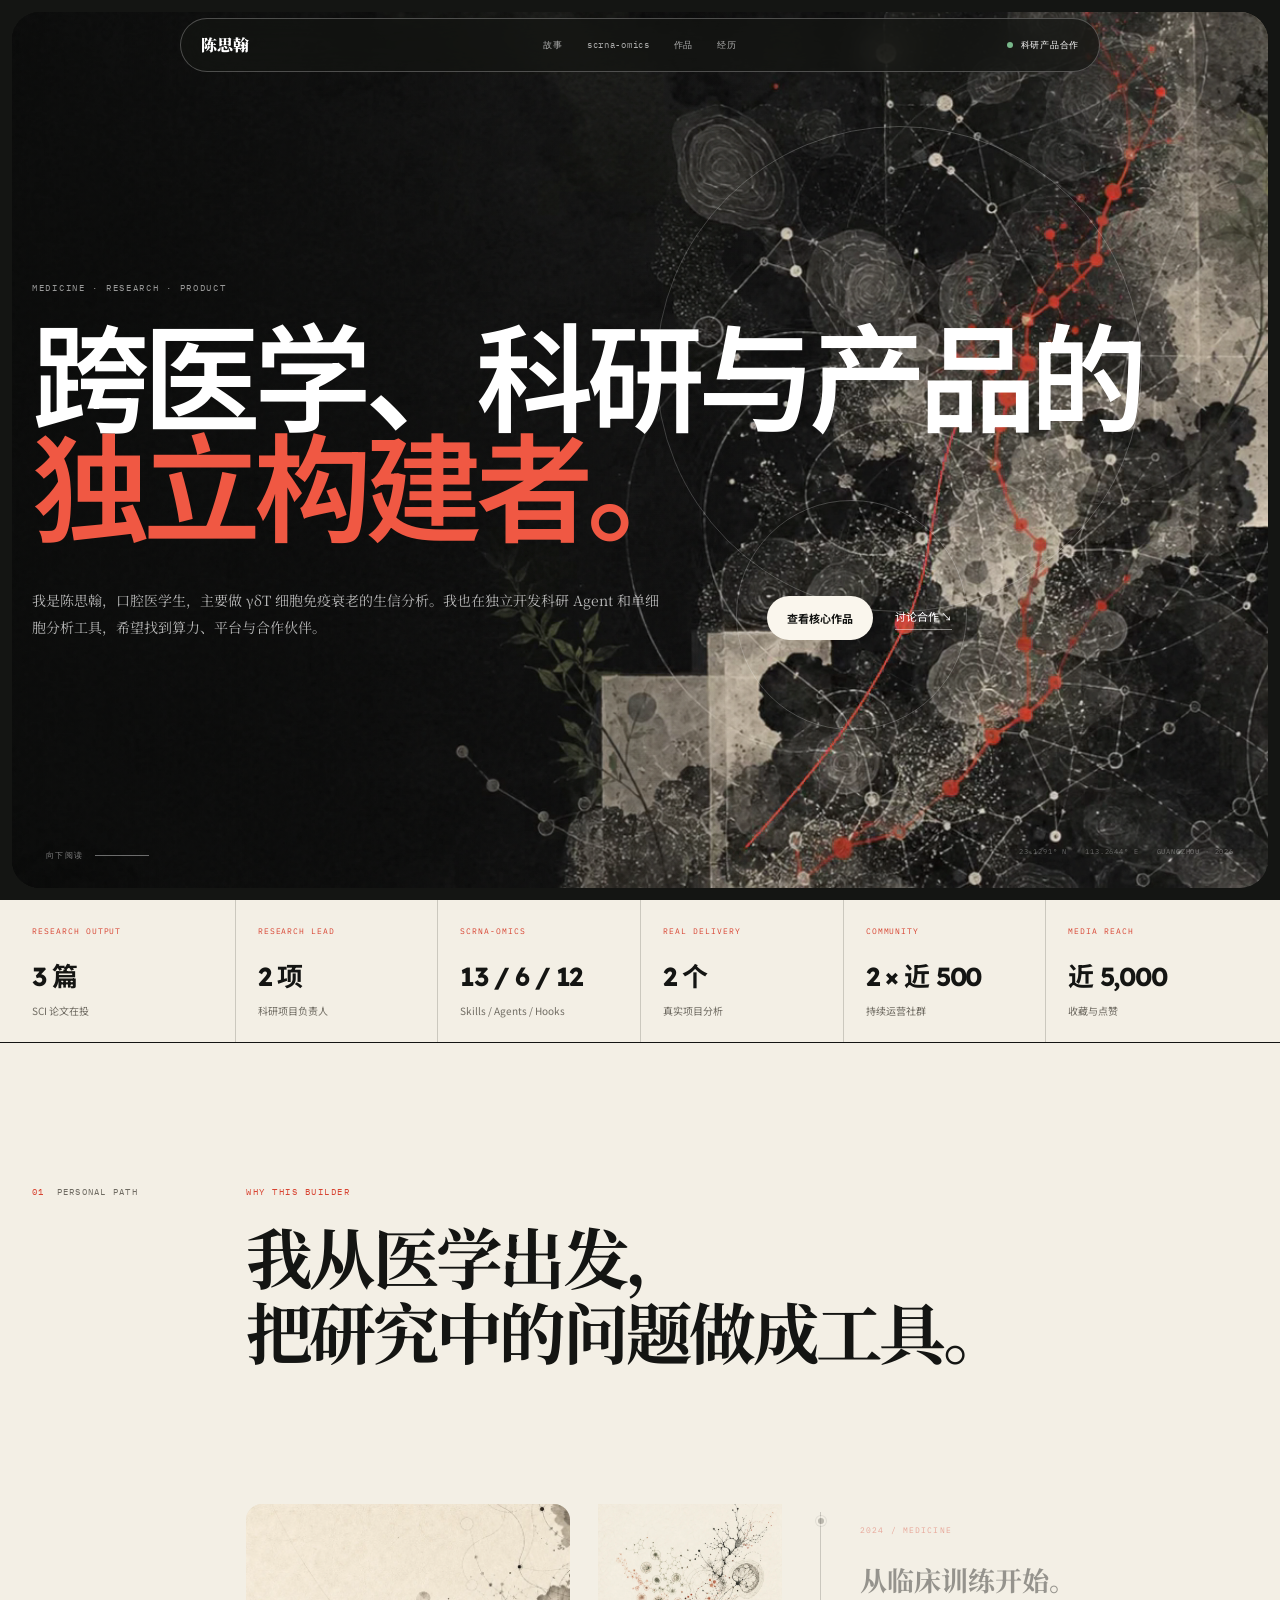
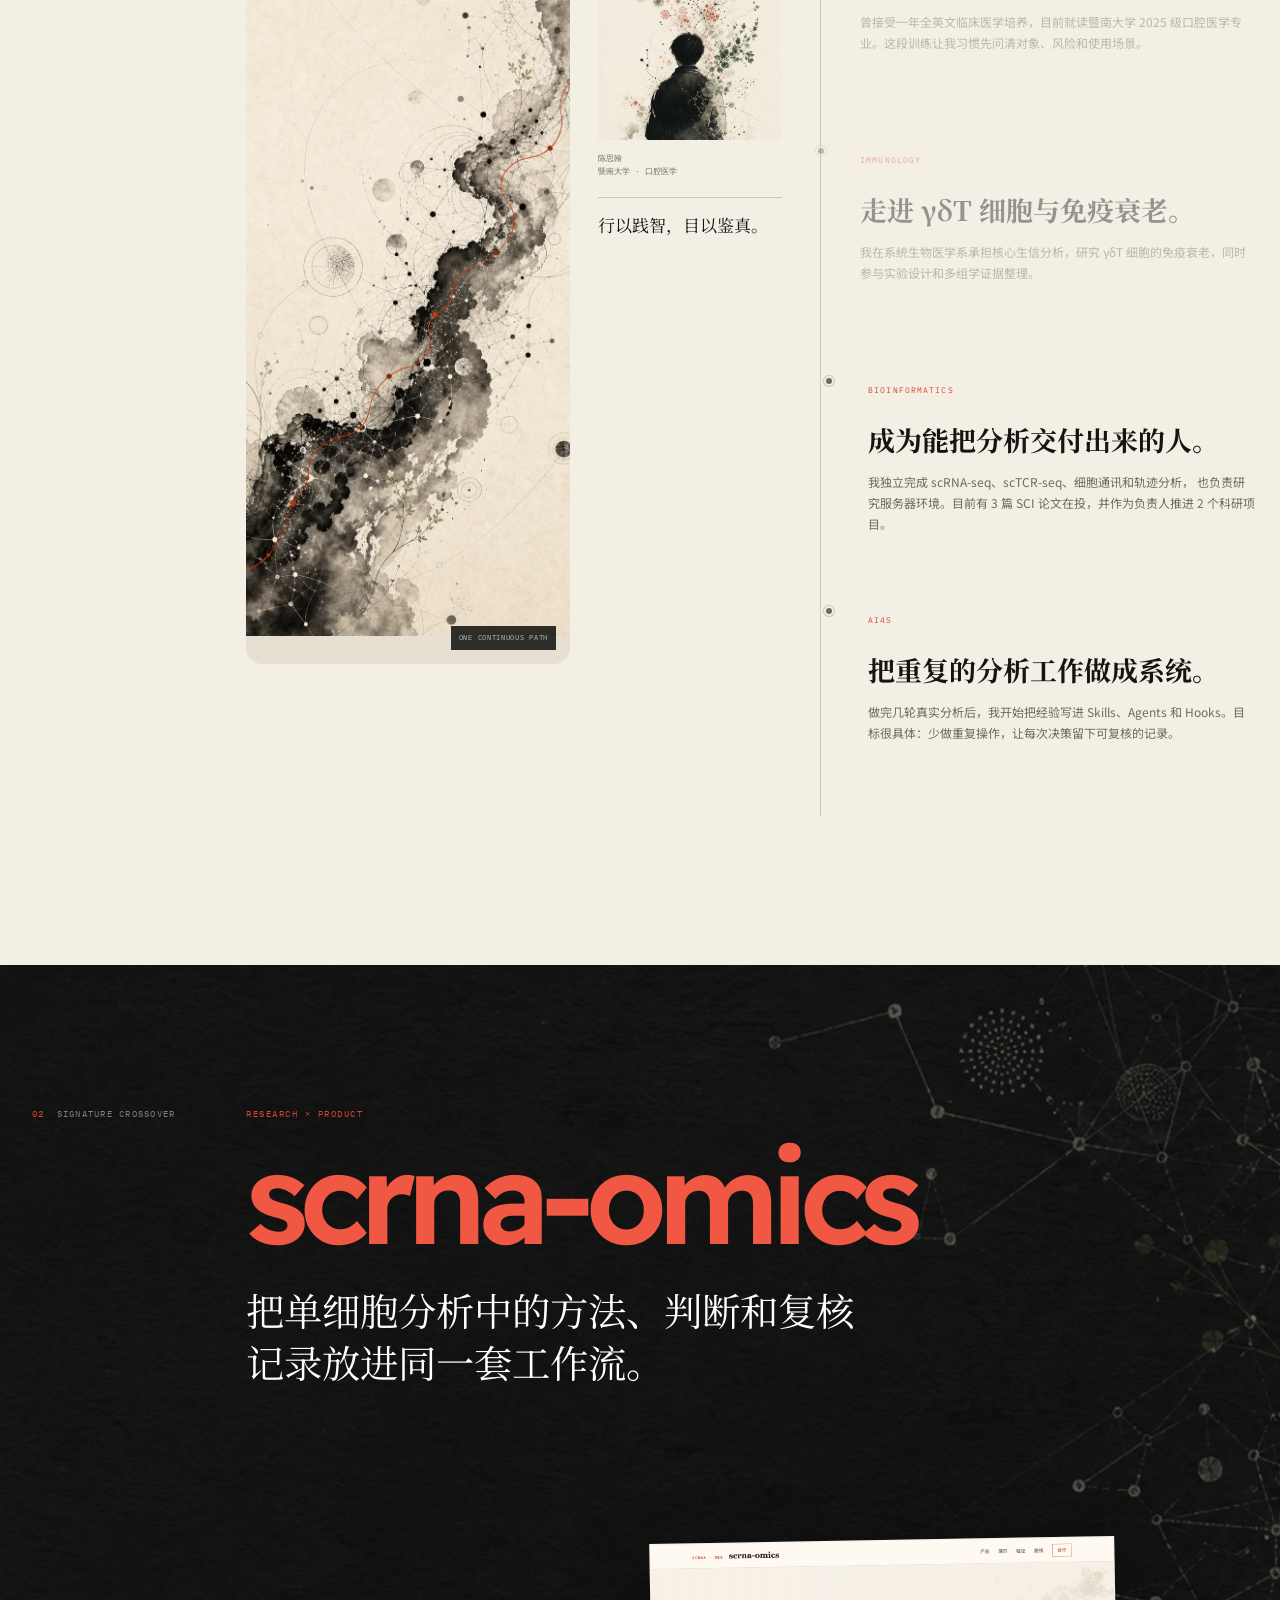
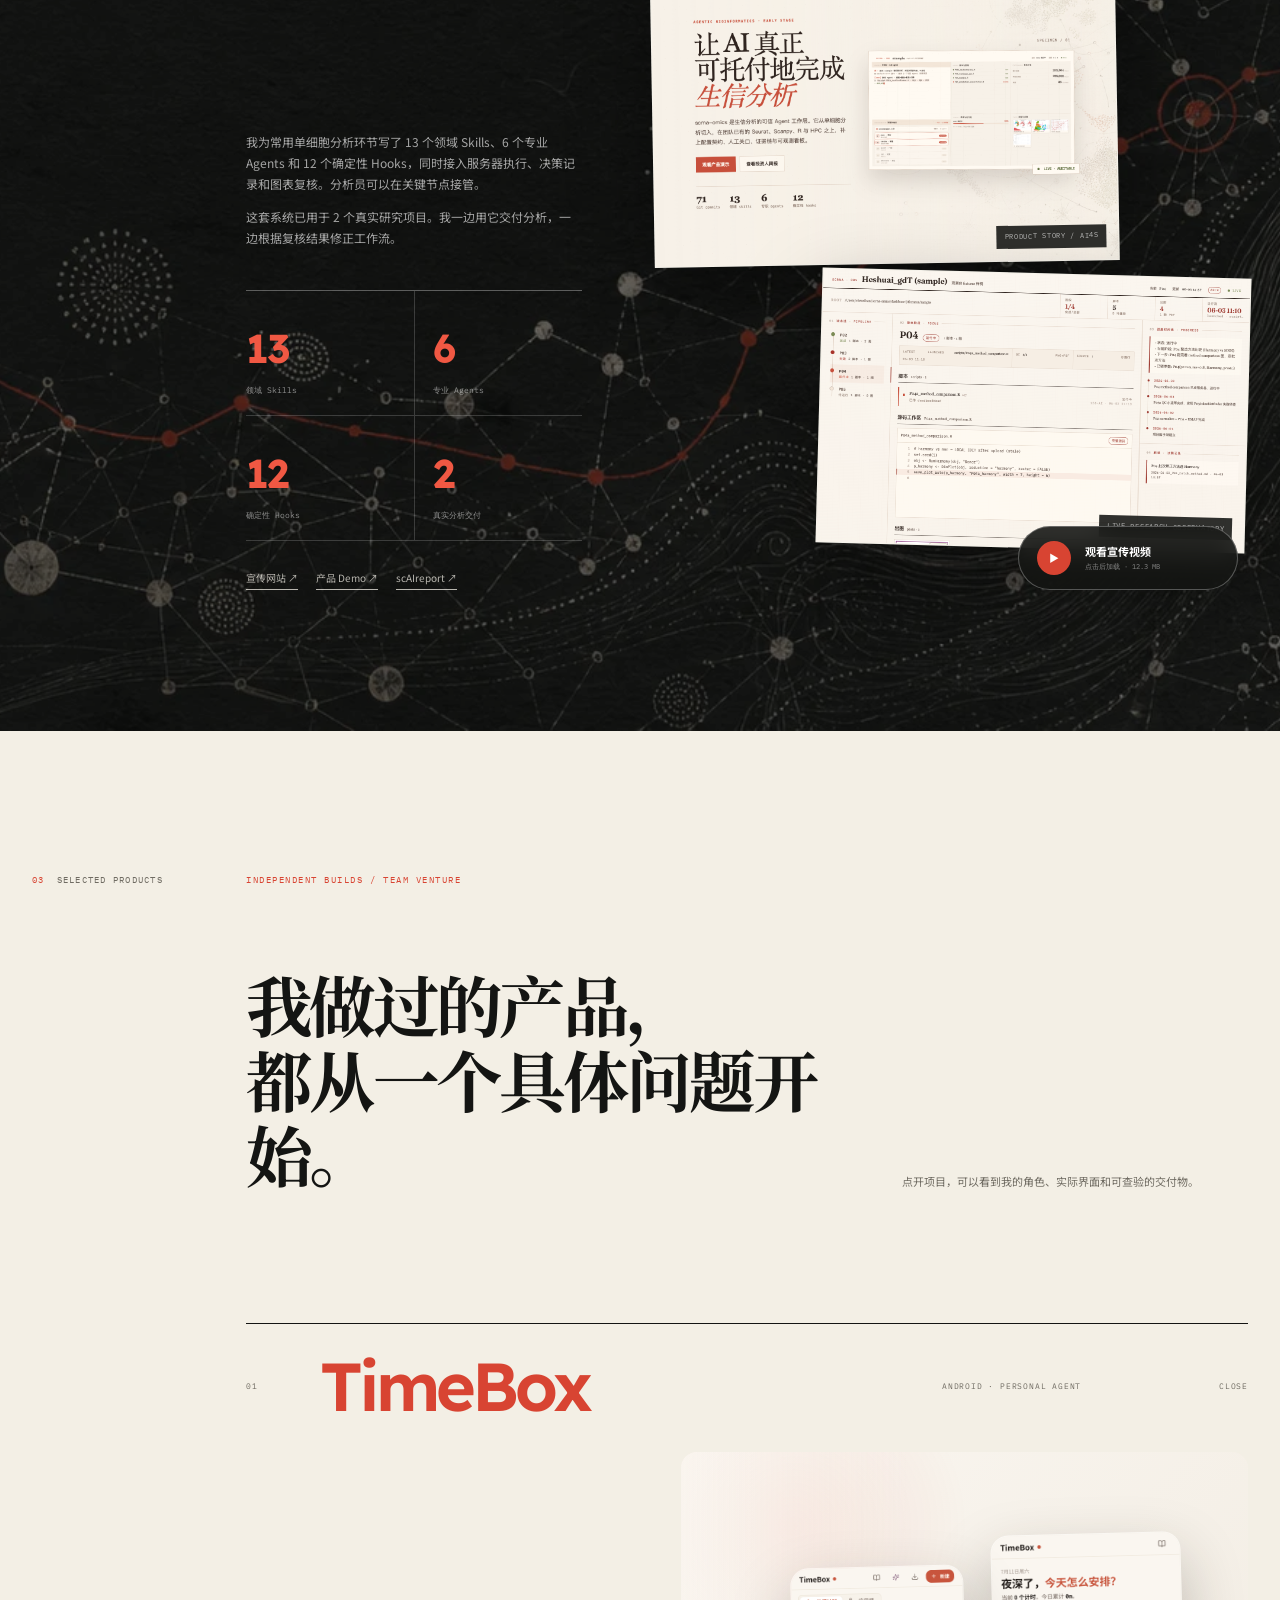
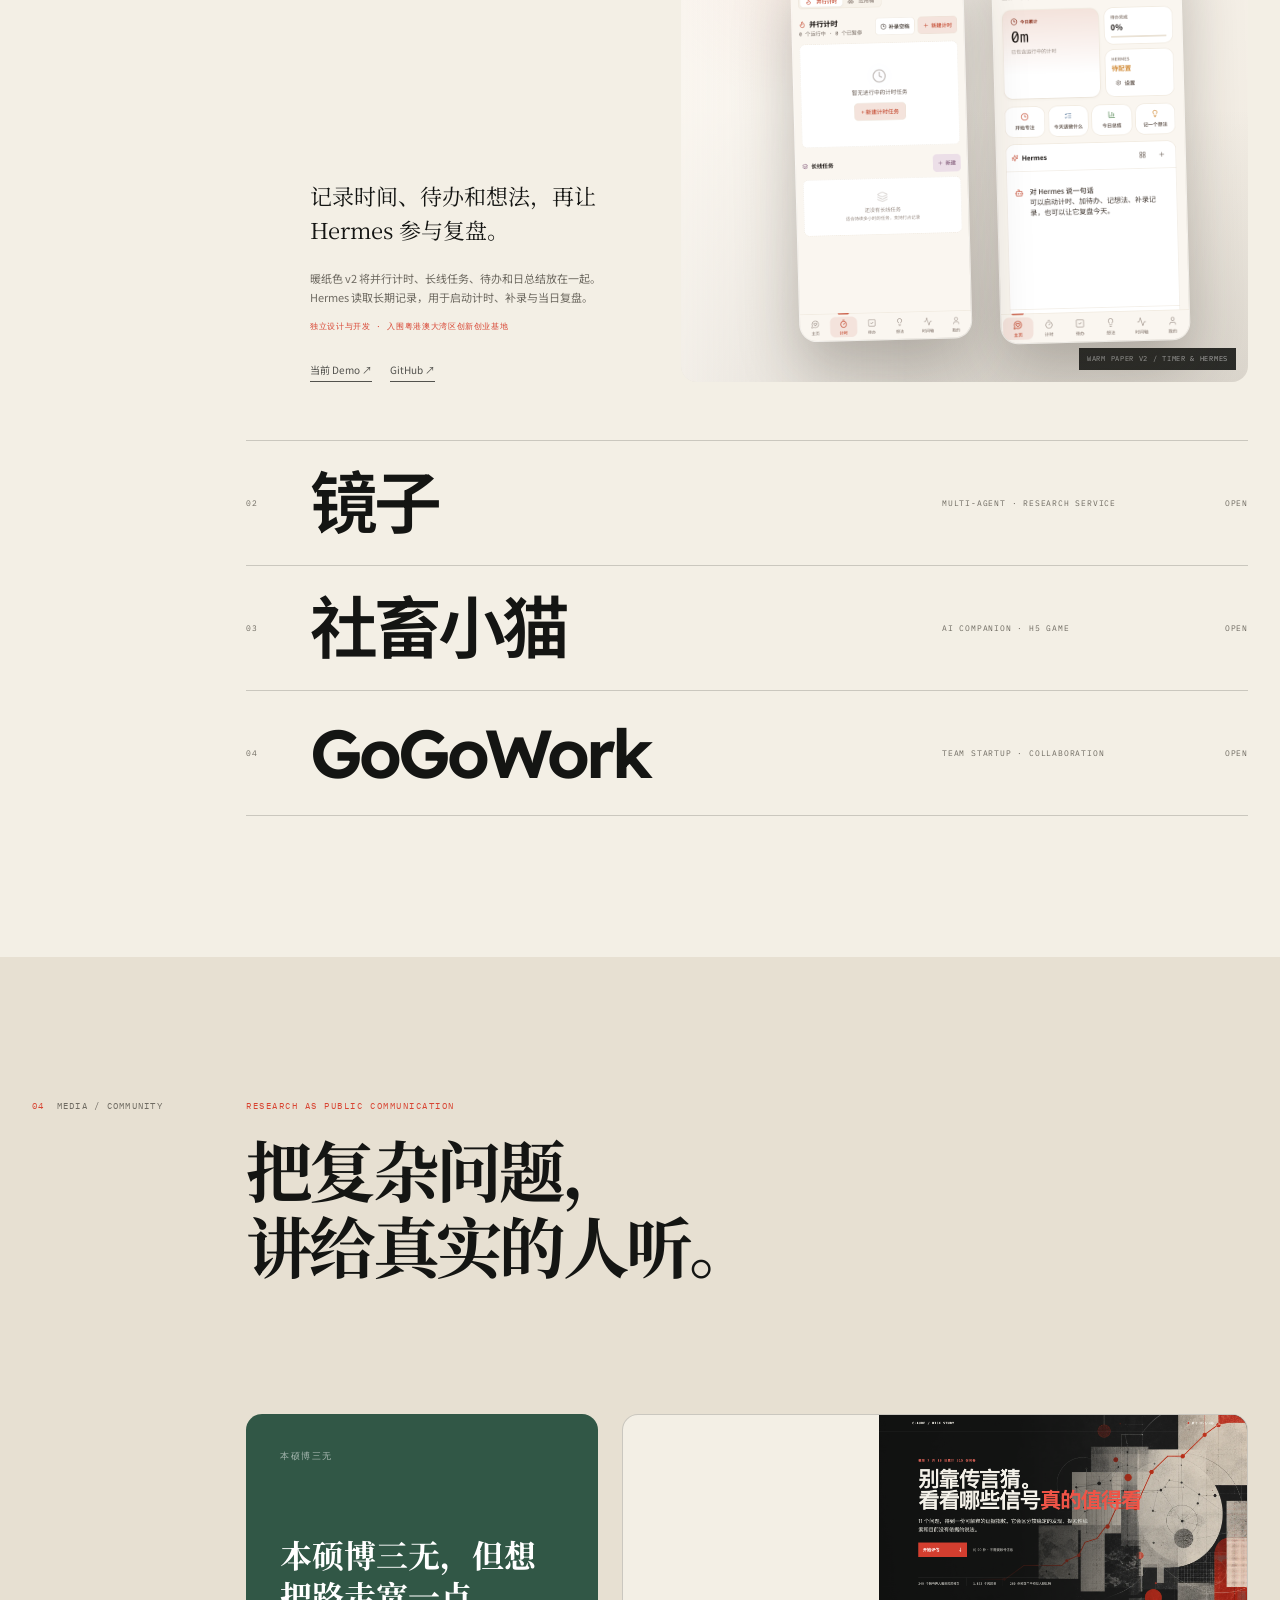
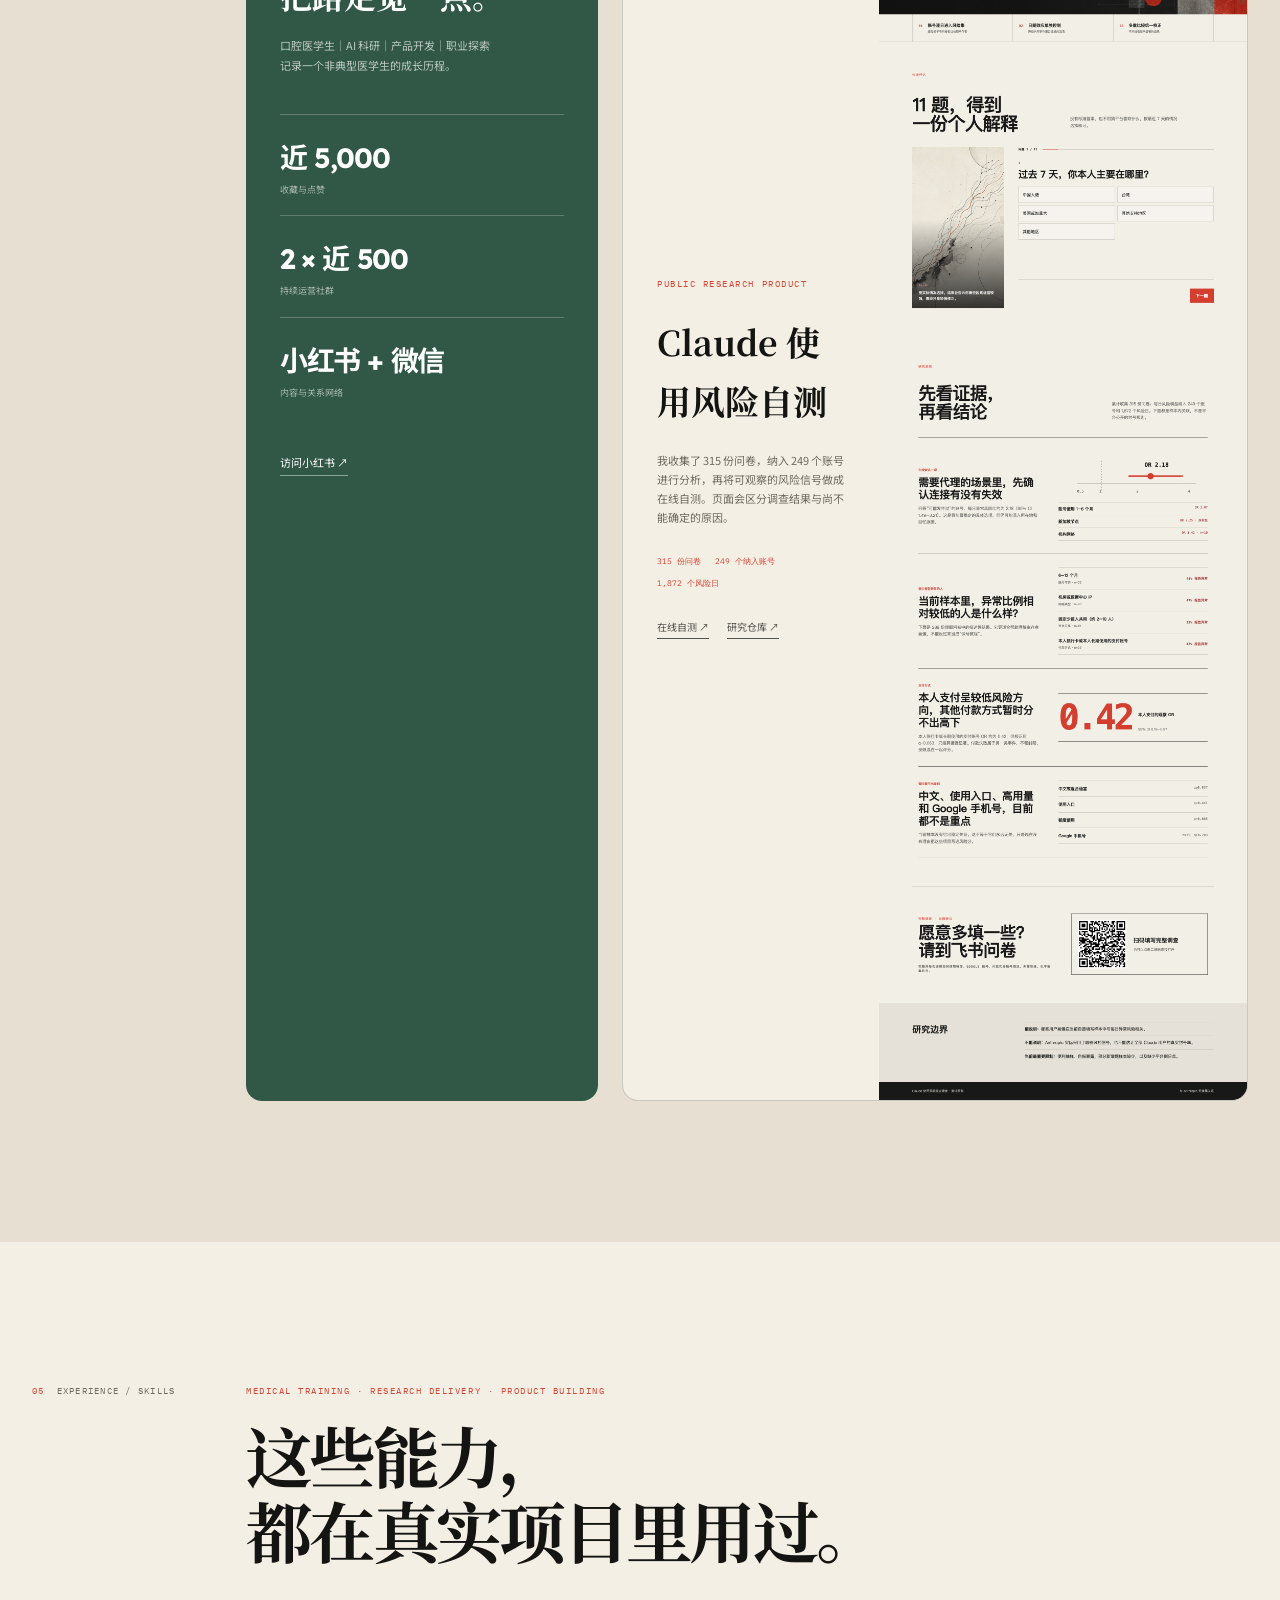
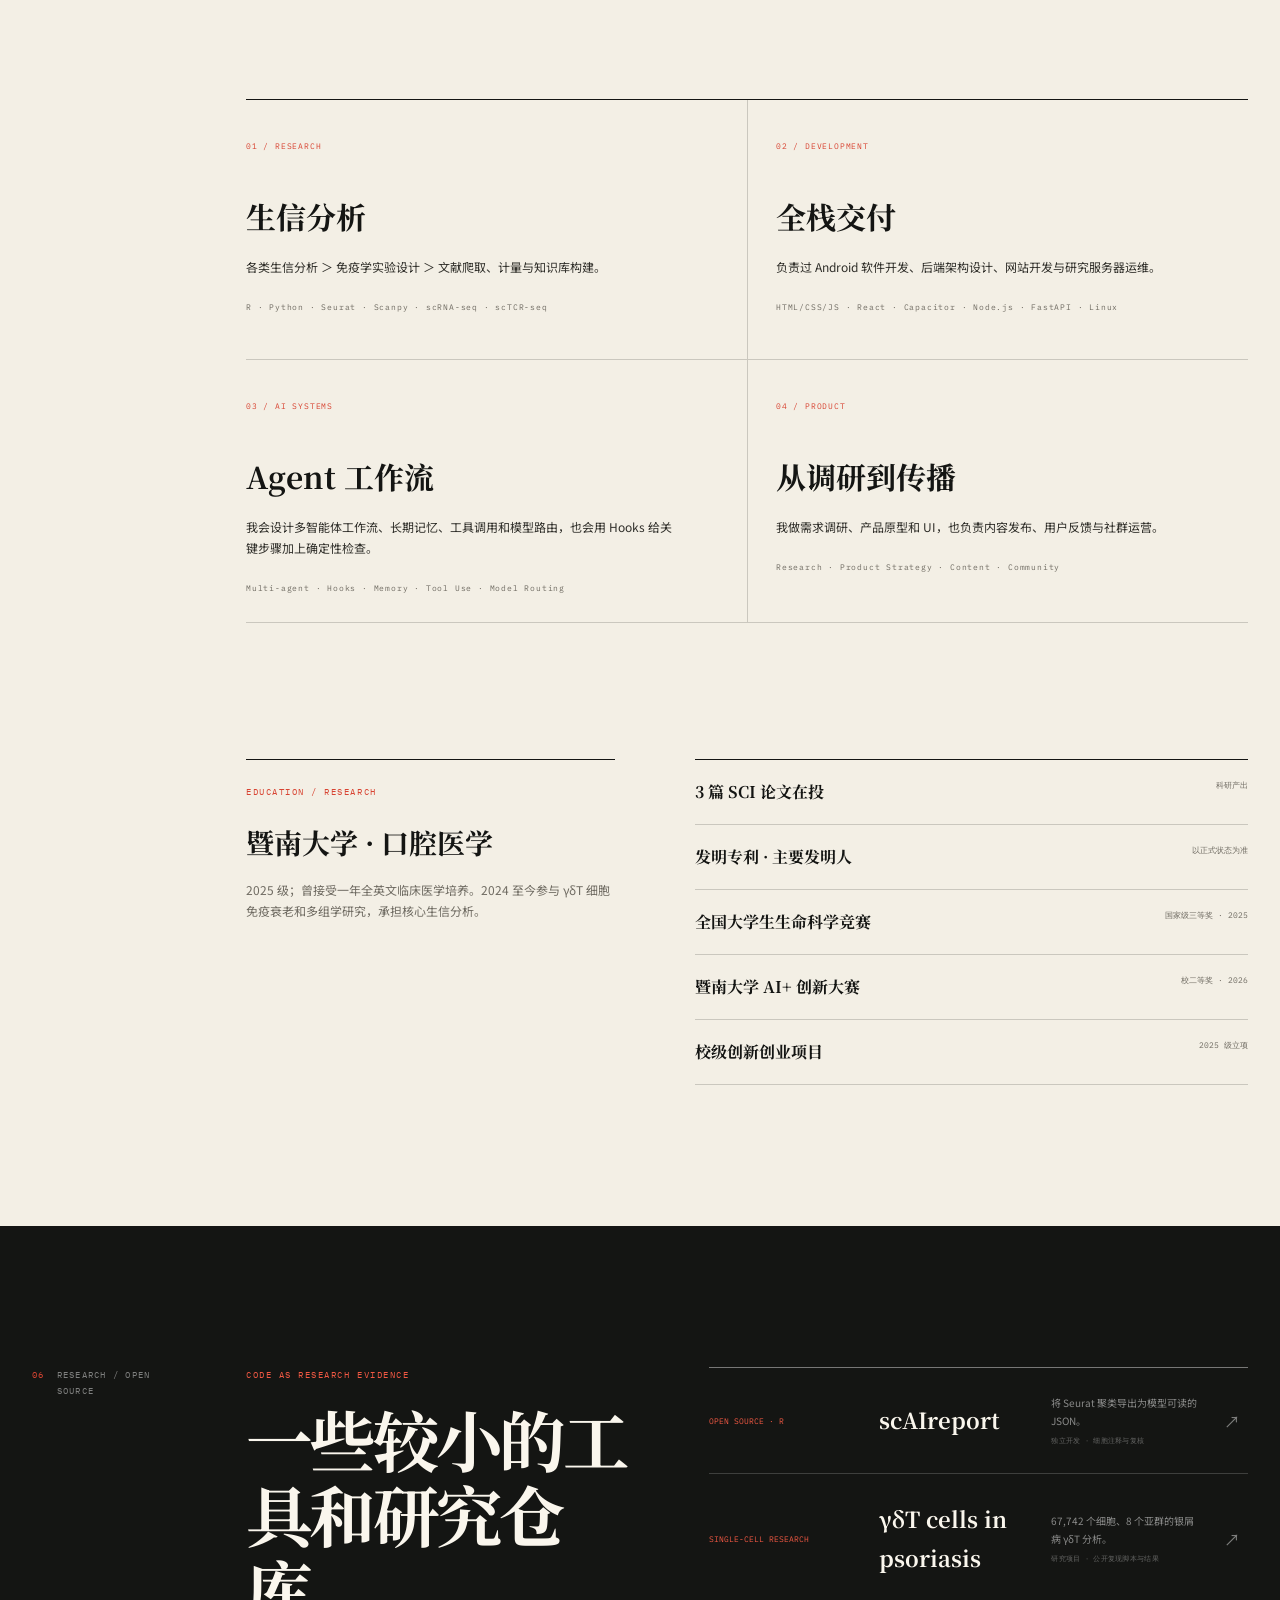
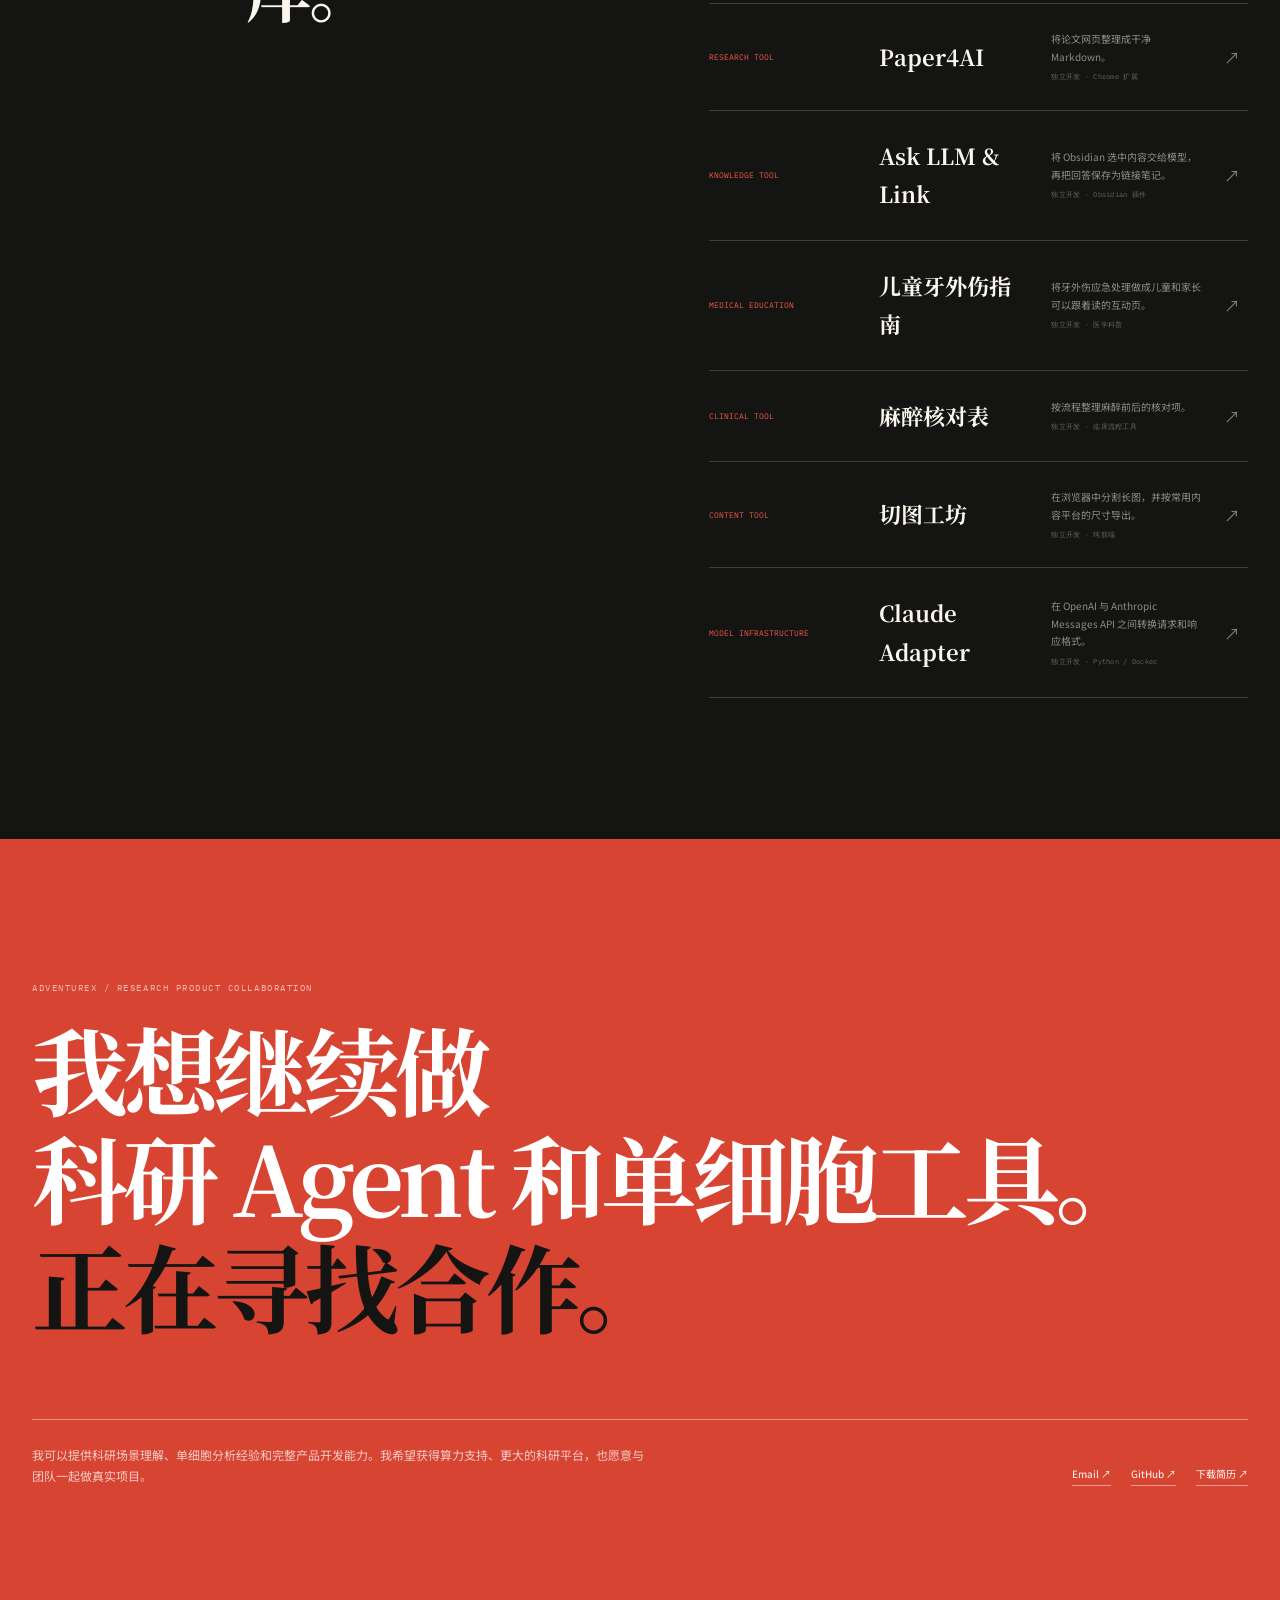
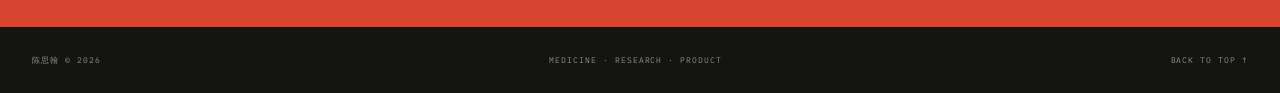
==== commit f60e1480: "feat: refresh portfolio copy and project evidence" ====
--- a/index.html
+++ b/index.html
@@ -73,8 +73,9 @@
           </h1>
           <div class="hero-bottom reveal-line">
             <p>
-              我是陈思翰。研究 γδT 细胞免疫衰老，也把科研判断做成真正能运行的 AI
-              产品。正在寻找科研 Agent 与单细胞分析平台合作。
+              我是陈思翰，口腔医学生，主要做 γδT
+              细胞免疫衰老的生信分析。我也在独立开发科研 Agent
+              和单细胞分析工具，希望找到算力、平台与合作伙伴。
             </p>
             <div class="hero-actions">
               <a class="button button-light" href="#scrna-omics"
@@ -85,7 +86,6 @@
           </div>
         </div>
 
-        <p class="hero-note reveal-line">时机成熟了。我想参与其中。</p>
         <div class="hero-coordinates" aria-hidden="true">
           <span>23.1291° N</span><span>113.2644° E</span
           ><span>GUANGZHOU · 2026</span>
@@ -132,7 +132,7 @@
         </div>
         <div class="story-heading">
           <p class="eyebrow">WHY THIS BUILDER</p>
-          <h2 id="story-title">我没有离开医学。<br />我只是继续往前构建。</h2>
+          <h2 id="story-title">我从医学出发，<br />把研究中的问题做成工具。</h2>
         </div>
 
         <div class="story-grid">
@@ -147,11 +147,12 @@
 
           <div class="story-portrait">
             <img
-              src="assets/brand/portrait.jpg"
-              alt="陈思翰个人照片"
+              src="assets/brand/builder-silhouette.webp"
+              alt="抽象人物剪影与生命科学网络"
               loading="lazy"
             />
             <p>陈思翰<br />暨南大学 · 口腔医学</p>
+            <blockquote>行以践智，目以鉴真。</blockquote>
           </div>
 
           <div class="story-timeline" data-path-root>
@@ -163,31 +164,32 @@
               <h3>从临床训练开始。</h3>
               <p>
                 曾接受一年全英文临床医学培养，目前就读暨南大学 2025
-                级口腔医学专业。医学让我首先关注真实的人、风险和场景。
+                级口腔医学专业。这段训练让我习惯先问清对象、风险和使用场景。
               </p>
             </article>
             <article data-story-step>
               <span>IMMUNOLOGY</span>
               <h3>走进 γδT 细胞与免疫衰老。</h3>
               <p>
-                在系统生物医学研究中承担核心生信分析，形成从研究问题、实验设计到多组学证据链的工作方式。
+                我在系统生物医学系承担核心生信分析，研究 γδT
+                细胞的免疫衰老，同时参与实验设计和多组学证据整理。
               </p>
             </article>
             <article data-story-step>
               <span>BIOINFORMATICS</span>
               <h3>成为能把分析交付出来的人。</h3>
               <p>
-                独立打通
-                scRNA-seq、scTCR-seq、细胞通讯与轨迹分析，并负责研究服务器环境。三篇
-                SCI 论文在投，负责人经历覆盖两个科研项目。
+                我独立完成 scRNA-seq、scTCR-seq、细胞通讯和轨迹分析，
+                也负责研究服务器环境。目前有 3 篇 SCI 论文在投，并作为负责人推进
+                2 个科研项目。
               </p>
             </article>
             <article data-story-step>
               <span>AI4S</span>
-              <h3>然后，把判断做成系统。</h3>
+              <h3>把重复的分析工作做成系统。</h3>
               <p>
-                当模型、工具调用和 Agent
-                基础设施逐渐成熟，我开始构建生命科学领域真正可托付的 AI4S 产品。
+                做完几轮真实分析后，我开始把经验写进 Skills、Agents 和
+                Hooks。目标很具体：少做重复操作，让每次决策留下可复核的记录。
               </p>
             </article>
           </div>
@@ -211,18 +213,21 @@
         <div class="scrna-intro">
           <p class="eyebrow">RESEARCH × PRODUCT</p>
           <h2 id="scrna-title">scrna-omics</h2>
-          <p class="scrna-thesis">让 AI 真正可托付地完成单细胞分析。</p>
+          <p class="scrna-thesis">
+            把单细胞分析中的方法、判断和复核记录放进同一套工作流。
+          </p>
         </div>
 
         <div class="scrna-evidence">
           <div class="scrna-copy">
             <p>
-              这不是一个分析脚本集合，而是一层可审计、可复现、可人工接管的科研
-              Agent 工作系统。我独立完成领域 Skills、专业 Agents、确定性
-              Hooks、服务器执行、决策记录和图表复核。
-            </p>
-            <p>
-              系统已经稳定支撑两个真实项目高效完成分析。最大的个人特色，就发生在科研判断与产品工程的交界处。
+              我为常用单细胞分析环节写了 13 个领域 Skills、6 个专业 Agents 和 12
+              个确定性
+              Hooks，同时接入服务器执行、决策记录和图表复核。分析员可以在关键节点接管。
+            </p>
+            <p>
+              这套系统已用于 2
+              个真实研究项目。我一边用它交付分析，一边根据复核结果修正工作流。
             </p>
             <div class="metric-grid">
               <div><b>13</b><span>领域 Skills</span></div>
@@ -297,10 +302,8 @@
         </div>
         <div class="work-heading">
           <p class="eyebrow">INDEPENDENT BUILDS / TEAM VENTURE</p>
-          <h2 id="work-title">每个产品，<br />都是一种完整判断。</h2>
-          <p>
-            桌面端将鼠标移过项目，先看见它；点击后展开真实界面、角色与证据。移动端直接保持内容可读。
-          </p>
+          <h2 id="work-title">我做过的产品，<br />都从一个具体问题开始。</h2>
+          <p>点开项目，可以看到我的角色、实际界面和可查验的交付物。</p>
         </div>
 
         <div class="project-experience" data-project-experience>
@@ -318,10 +321,12 @@
               </button>
               <div class="project-panel" id="project-timebox">
                 <div class="project-copy">
-                  <p class="project-lead">AI 驱动的个人成长操作系统。</p>
+                  <p class="project-lead">
+                    记录时间、待办和想法，再让 Hermes 参与复盘。
+                  </p>
                   <p>
-                    新版以米色为视觉底色，重点不再只是计时，而是让每天的行为沉淀成个人成长记录，并由
-                    Hermes 结合长期上下文进行 AI 交互。
+                    暖纸色 v2 将并行计时、长线任务、待办和日总结放在一起。Hermes
+                    读取长期记录，用于启动计时、补录与当日复盘。
                   </p>
                   <p class="role-label">
                     独立设计与开发 · 入围粤港澳大湾区创新创业基地
@@ -341,25 +346,19 @@
                   </div>
                 </div>
                 <figure class="project-visual beige-visual">
-                  <img
-                    class="timebox-stage"
-                    src="assets/projects/timebox-beige.png"
-                    alt="TimeBox 米色新版产品视觉系统"
-                    loading="lazy"
-                  />
                   <div class="timebox-phones" aria-label="TimeBox 真实产品界面">
                     <img
-                      src="assets/projects/timebox-hermes.jpg"
-                      alt="TimeBox Hermes AI 交互界面"
+                      src="assets/projects/timebox-timer-v2.png"
+                      alt="TimeBox v2 暖纸色并行计时界面"
                       loading="lazy"
                     />
                     <img
-                      src="assets/projects/timebox-radar.jpg"
-                      alt="TimeBox 个人成长雷达界面"
+                      src="assets/projects/timebox-ai-v2.png"
+                      alt="TimeBox v2 Hermes 主页与成长记录界面"
                       loading="lazy"
                     />
                   </div>
-                  <figcaption>BEIGE SYSTEM / HERMES INTERACTION</figcaption>
+                  <figcaption>WARM PAPER V2 / TIMER &amp; HERMES</figcaption>
                 </figure>
               </div>
             </article>
@@ -381,8 +380,8 @@
                     从一句观点，到一份可以交付的调查报告。
                   </p>
                   <p>
-                    多智能体完成跨平台调研、信源分级、事实核查、观点评分与个性化组装；以
-                    degree 报告作为代表作。
+                    多智能体分别负责跨平台调研、信源分级、事实核查和观点评分，最后按固定模板组装报告。degree
+                    报告是其中一份已交付的代表作。
                   </p>
                   <p class="role-label">
                     独立设计与开发 · 3 套报告系统 · 36 项测试
@@ -433,8 +432,8 @@
                     有动作、状态、长期记忆，也会主动写信的 AI 桌宠。
                   </p>
                   <p>
-                    逐帧动画与 AI
-                    动作决策联动；长期记忆、工具调用、模型接入和轻游戏机制共同构成一个有持续关系的陪伴产品。
+                    我将逐帧动画与 AI
+                    动作决策连在一起，并加入长期记忆、工具调用、模型接入和主动信件。
                   </p>
                   <p class="role-label">
                     独立设计与开发 · FastAPI · SQLite FTS5
@@ -485,7 +484,8 @@
                     面向短周期协作的结构化工作与可信交付平台。
                   </p>
                   <p>
-                    作为创业团队核心成员参与产品开发，将需求结构化、服务方匹配与资金托管交付连接为统一流程。
+                    我作为创业团队核心成员参与产品开发。新版 PC
+                    原型包含任务发布、服务方匹配、资金托管、履约记录和交付验收。
                   </p>
                   <p class="role-label">
                     团队项目 · WTeam 展出与 AdventureX 现场宣传筹备中
@@ -506,15 +506,15 @@
                 </div>
                 <figure class="project-visual gogowork-visual">
                   <img
-                    src="assets/projects/gogowork-demo.png"
-                    alt="GoGoWork 在线 Demo"
+                    src="assets/projects/gogowork-marketplace.png"
+                    alt="GoGoWork PC 原型任务市场"
                     loading="lazy"
                   /><img
-                    src="assets/projects/gogowork-story.jpg"
-                    alt="GoGoWork 产品介绍长图"
+                    src="assets/projects/gogowork-delivery.png"
+                    alt="GoGoWork PC 原型交付与履约详情"
                     loading="lazy"
                   />
-                  <figcaption>PLATFORM DEMO / PRODUCT STORY</figcaption>
+                  <figcaption>MARKETPLACE / DELIVERY WORKFLOW</figcaption>
                 </figure>
               </div>
             </article>
@@ -543,7 +543,11 @@
         <div class="media-layout">
           <article class="media-profile">
             <p class="eyebrow">本硕博三无</p>
-            <h3>AI 咨询、医学科研辅助与产品分享。</h3>
+            <h3>本硕博三无，但想把路走宽一点。</h3>
+            <p class="media-bio">
+              口腔医学生｜AI 科研｜产品开发｜职业探索<br />
+              记录一个非典型医学生的成长历程。
+            </p>
             <div class="media-numbers">
               <div><b>近 5,000</b><span>收藏与点赞</span></div>
               <div><b>2 × 近 500</b><span>持续运营社群</span></div>
@@ -563,7 +567,8 @@
               <p class="eyebrow">PUBLIC RESEARCH PRODUCT</p>
               <h3>Claude 使用风险自测</h3>
               <p>
-                将一次独立调查转化为面向公众的风险信号自测：明确证据边界，也把统计结果翻译成可以理解和行动的信息。
+                我收集了 315 份问卷，纳入 249
+                个账号进行分析，再将可观察的风险信号做成在线自测。页面会区分调查结果与尚不能确定的原因。
               </p>
               <div class="risk-facts">
                 <span>315 份问卷</span><span>249 个纳入账号</span
@@ -611,9 +616,7 @@
           <p class="eyebrow">
             MEDICAL TRAINING · RESEARCH DELIVERY · PRODUCT BUILDING
           </p>
-          <h2 id="experience-title">
-            能力不是标签，<br />而是被项目反复调用的顺序。
-          </h2>
+          <h2 id="experience-title">这些能力，<br />都在真实项目里用过。</h2>
         </div>
 
         <div class="skill-ledger">
@@ -640,8 +643,8 @@
             <span>03 / AI SYSTEMS</span>
             <h3>Agent 工作流</h3>
             <p>
-              工作流 ＞ 记忆系统 ＞ 工具调用 ＞
-              模型接入；从脚本到可稳定运行的完整生态。
+              我会设计多智能体工作流、长期记忆、工具调用和模型路由，也会用 Hooks
+              给关键步骤加上确定性检查。
             </p>
             <small
               >Multi-agent · Hooks · Memory · Tool Use · Model Routing</small
@@ -651,8 +654,7 @@
             <span>04 / PRODUCT</span>
             <h3>从调研到传播</h3>
             <p>
-              调研 ＞ 内容运营 ＞
-              UI；能独立判断问题、做出产品，并把它送到用户面前。
+              我做需求调研、产品原型和 UI，也负责内容发布、用户反馈与社群运营。
             </p>
             <small>Research · Product Strategy · Content · Community</small>
           </article>
@@ -689,7 +691,7 @@
         </div>
         <div class="research-heading">
           <p class="eyebrow">CODE AS RESEARCH EVIDENCE</p>
-          <h2 id="research-title">科研素养，也体现在代码如何被复核。</h2>
+          <h2 id="research-title">一些较小的工具和研究仓库。</h2>
         </div>
         <div class="research-list">
           <a
@@ -697,7 +699,11 @@
             target="_blank"
             rel="noreferrer"
             ><span>OPEN SOURCE · R</span><b>scAIreport</b>
-            <p>让模型基于结构化数据参与单细胞结果复核。</p>
+            <p>
+              将 Seurat 聚类导出为模型可读的 JSON。<small
+                >独立开发 · 细胞注释与复核</small
+              >
+            </p>
             <i>↗</i></a
           >
           <a
@@ -705,7 +711,11 @@
             target="_blank"
             rel="noreferrer"
             ><span>SINGLE-CELL RESEARCH</span><b>γδT cells in psoriasis</b>
-            <p>67,742 个细胞、8 个亚群与完整分析链。</p>
+            <p>
+              67,742 个细胞、8 个亚群的银屑病 γδT 分析。<small
+                >研究项目 · 公开复现脚本与结果</small
+              >
+            </p>
             <i>↗</i></a
           >
           <a
@@ -713,7 +723,11 @@
             target="_blank"
             rel="noreferrer"
             ><span>RESEARCH TOOL</span><b>Paper4AI</b>
-            <p>面向模型的结构化论文阅读工具。</p>
+            <p>
+              将论文网页整理成干净 Markdown。<small
+                >独立开发 · Chrome 扩展</small
+              >
+            </p>
             <i>↗</i></a
           >
           <a
@@ -721,9 +735,63 @@
             target="_blank"
             rel="noreferrer"
             ><span>KNOWLEDGE TOOL</span><b>Ask LLM &amp; Link</b>
-            <p>把提问、模型响应与知识连接带入 Obsidian。</p>
+            <p>
+              将 Obsidian 选中内容交给模型，再把回答保存为链接笔记。<small
+                >独立开发 · Obsidian 插件</small
+              >
+            </p>
             <i>↗</i></a
           >
+          <a
+            href="https://github.com/cshinjnu-eng/dental-trauma-kids-guide"
+            target="_blank"
+            rel="noreferrer"
+          >
+            <span>MEDICAL EDUCATION</span><b>儿童牙外伤指南</b>
+            <p>
+              将牙外伤应急处理做成儿童和家长可以跟着读的互动页。<small
+                >独立开发 · 医学科普</small
+              >
+            </p>
+            <i>↗</i>
+          </a>
+          <a
+            href="https://github.com/cshinjnu-eng/anesthesia-checklist"
+            target="_blank"
+            rel="noreferrer"
+          >
+            <span>CLINICAL TOOL</span><b>麻醉核对表</b>
+            <p>
+              按流程整理麻醉前后的核对项。<small>独立开发 · 临床流程工具</small>
+            </p>
+            <i>↗</i>
+          </a>
+          <a
+            href="https://github.com/cshinjnu-eng/image-slicer-web"
+            target="_blank"
+            rel="noreferrer"
+          >
+            <span>CONTENT TOOL</span><b>切图工坊</b>
+            <p>
+              在浏览器中分割长图，并按常用内容平台的尺寸导出。<small
+                >独立开发 · 纯前端</small
+              >
+            </p>
+            <i>↗</i>
+          </a>
+          <a
+            href="https://github.com/cshinjnu-eng/claude-adapter"
+            target="_blank"
+            rel="noreferrer"
+          >
+            <span>MODEL INFRASTRUCTURE</span><b>Claude Adapter</b>
+            <p>
+              在 OpenAI 与 Anthropic Messages API 之间转换请求和响应格式。<small
+                >独立开发 · Python / Docker</small
+              >
+            </p>
+            <i>↗</i>
+          </a>
         </div>
       </section>
 
@@ -735,14 +803,13 @@
       >
         <p class="eyebrow">ADVENTUREX / RESEARCH PRODUCT COLLABORATION</p>
         <h2 id="contact-title">
-          如果你也在构建<br />生命科学的下一层工具，<br /><span
-            >我们应该聊聊。</span
+          我想继续做<br />科研 Agent 和单细胞工具。<br /><span
+            >正在寻找合作。</span
           >
         </h2>
         <div class="contact-bottom">
           <p>
-            我能提供科研
-            Agent、单细胞分析平台与独立产品开发经验；期待算力支持、更大的科研平台，以及愿意一起把答案交付出来的团队。
+            我可以提供科研场景理解、单细胞分析经验和完整产品开发能力。我希望获得算力支持、更大的科研平台，也愿意与团队一起做真实项目。
           </p>
           <div>
             <a href="mailto:2683973782@qq.com">Email ↗</a
--- a/styles/story.css
+++ b/styles/story.css
@@ -76,6 +76,16 @@
   font-family: var(--mono);
   font-size: 8px;
   line-height: 1.7;
+}
+
+.story-portrait blockquote {
+  margin: 18px 0 0;
+  padding-top: 14px;
+  border-top: 1px solid var(--line);
+  color: var(--ink);
+  font-family: var(--serif);
+  font-size: 17px;
+  line-height: 1.5;
 }
 
 .story-timeline {
--- a/styles/projects.css
+++ b/styles/projects.css
@@ -329,19 +329,9 @@
 
 .beige-visual {
   isolation: isolate;
-  background: #eee8dd;
-}
-
-.beige-visual .timebox-stage {
-  position: absolute;
-  inset: 0;
-  width: 100%;
-  height: 100%;
-  object-fit: cover;
-  object-position: top;
-  opacity: 0.36;
-  filter: saturate(0.78) contrast(0.92);
-  transform: scale(1.04);
+  background:
+    radial-gradient(circle at 20% 14%, rgba(216, 68, 50, 0.1), transparent 27%),
+    linear-gradient(135deg, #faf6f0, #f1ebe1);
 }
 
 .beige-visual::after {
@@ -349,8 +339,8 @@
   z-index: 1;
   inset: 0;
   background:
-    linear-gradient(90deg, rgba(238, 232, 221, 0.9), transparent 45%),
-    linear-gradient(0deg, rgba(20, 21, 19, 0.16), transparent 55%);
+    linear-gradient(90deg, rgba(250, 246, 240, 0.72), transparent 40%),
+    linear-gradient(0deg, rgba(20, 21, 19, 0.1), transparent 52%);
   content: "";
   pointer-events: none;
 }
@@ -373,7 +363,7 @@
   width: auto;
   height: 92%;
   border: 1px solid rgba(255, 255, 255, 0.42);
-  border-radius: 22px;
+  border-radius: 18px;
   box-shadow: 0 26px 60px rgba(42, 35, 27, 0.28);
 }
 
@@ -419,24 +409,26 @@
 
 .gogowork-visual {
   padding: 24px;
-  background: #d8d6d0;
+  background: #d9dbd4;
 }
 
 .gogowork-visual img:first-of-type {
-  width: 78%;
+  width: 84%;
+  border-radius: 5px;
   box-shadow: 0 22px 52px rgba(20, 21, 19, 0.25);
 }
 
 .gogowork-visual img:nth-of-type(2) {
   position: absolute;
-  top: 6%;
-  right: 18px;
-  width: 27%;
-  height: 88%;
-  border: 6px solid var(--ink);
-  border-radius: 10px;
+  right: 20px;
+  bottom: 22px;
+  width: 58%;
+  height: 64%;
+  border: 1px solid rgba(20, 21, 19, 0.16);
+  border-radius: 5px;
   object-fit: cover;
   object-position: top;
+  box-shadow: 0 24px 60px rgba(20, 21, 19, 0.3);
 }
 
 .cursor-preview {
@@ -498,10 +490,17 @@
 }
 
 .media-profile h3 {
-  margin: 70px 0 42px;
+  margin: 70px 0 18px;
   font-family: var(--serif);
   font-size: 32px;
   line-height: 1.3;
+}
+
+.media-bio {
+  margin: 0 0 38px;
+  color: rgba(255, 255, 255, 0.68);
+  font-size: 11px;
+  line-height: 1.85;
 }
 
 .media-numbers > div {
@@ -622,6 +621,15 @@
   margin: 0;
   color: rgba(255, 255, 255, 0.5);
   font-size: 10px;
+}
+
+.research-list p small {
+  display: block;
+  margin-top: 6px;
+  color: rgba(255, 255, 255, 0.34);
+  font-family: var(--mono);
+  font-size: 7px;
+  letter-spacing: 0.04em;
 }
 
 .research-list i {
--- a/styles/responsive.css
+++ b/styles/responsive.css
@@ -404,6 +404,17 @@
     padding: 14px;
   }
 
+  .gogowork-visual img:first-of-type {
+    width: 92%;
+  }
+
+  .gogowork-visual img:nth-of-type(2) {
+    right: 10px;
+    bottom: 20px;
+    width: 68%;
+    height: 58%;
+  }
+
   .cat-visual {
     grid-template-columns: 0.78fr 1.22fr;
     gap: 8px;
@@ -448,6 +459,12 @@
 
   .research-list span {
     grid-column: 1 / -1;
+  }
+
+  .research-list p {
+    display: block;
+    grid-column: 1;
+    line-height: 1.65;
   }
 
   .contact {
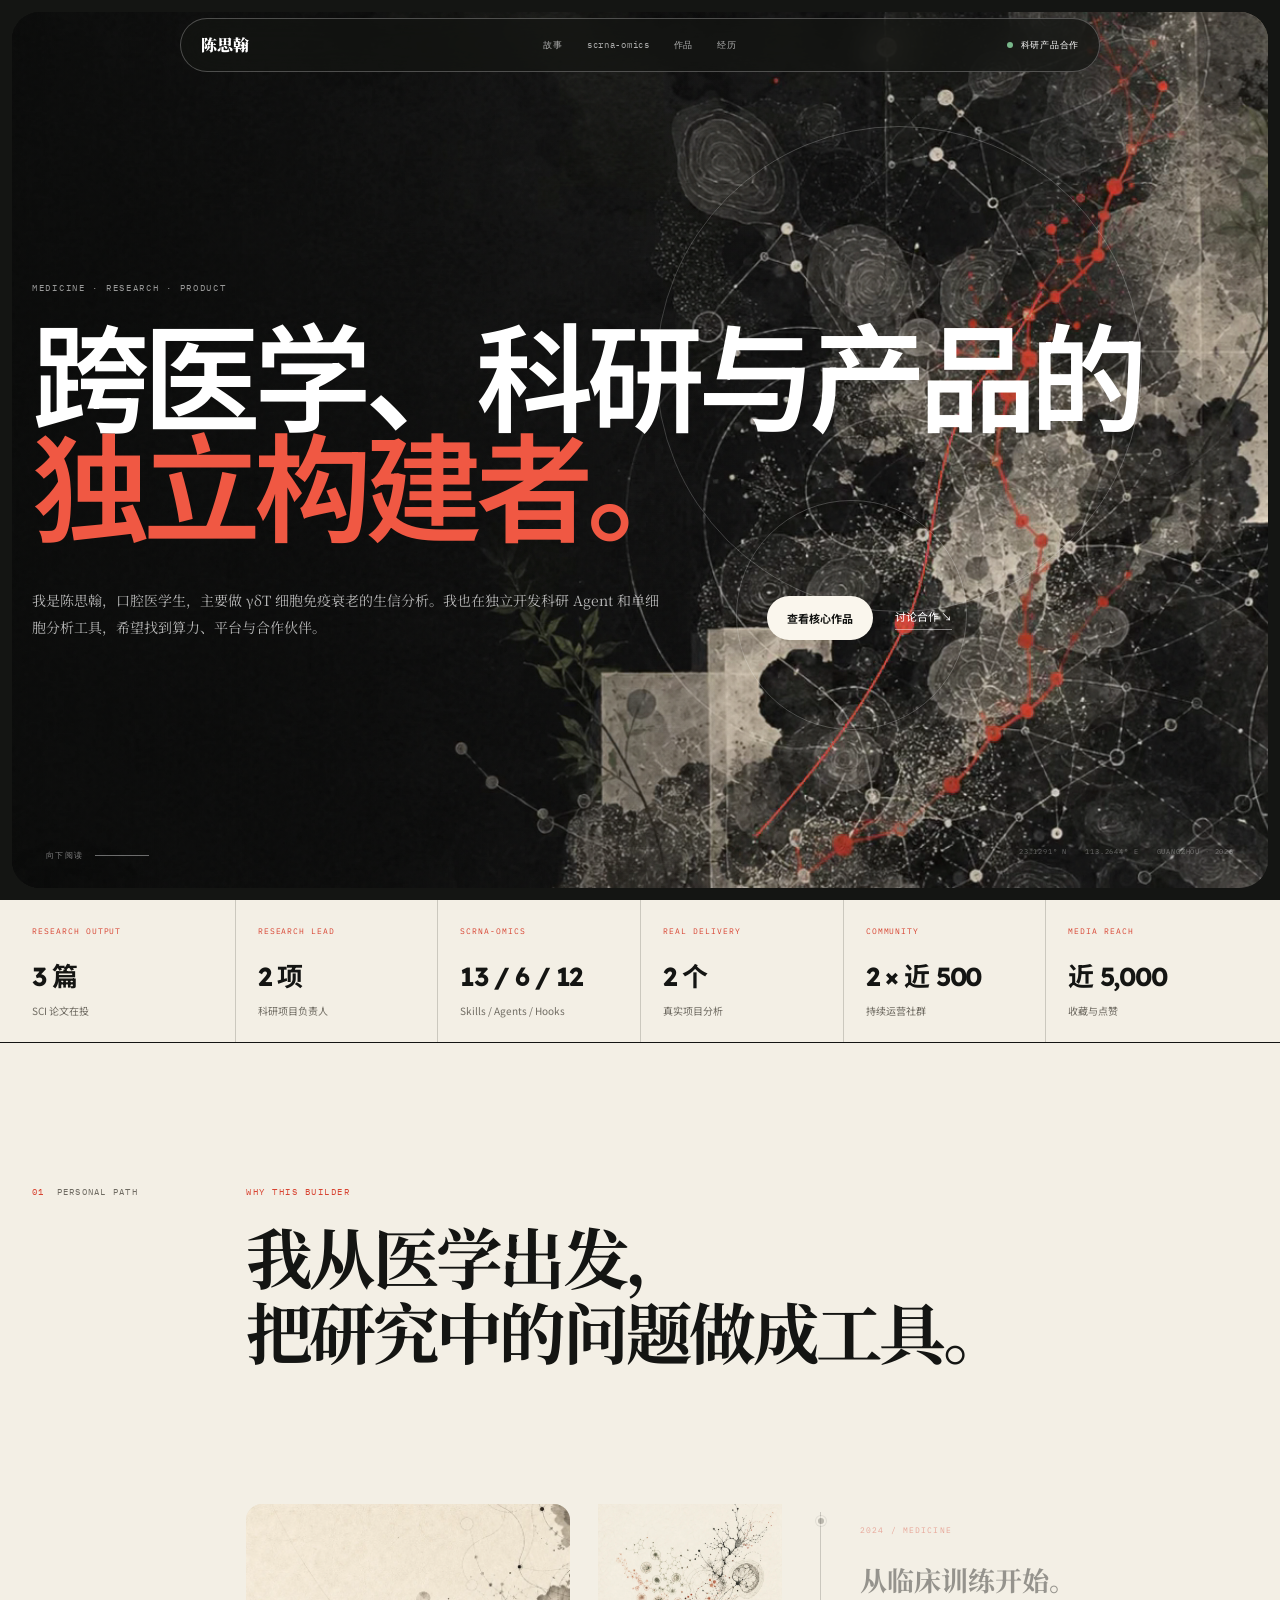
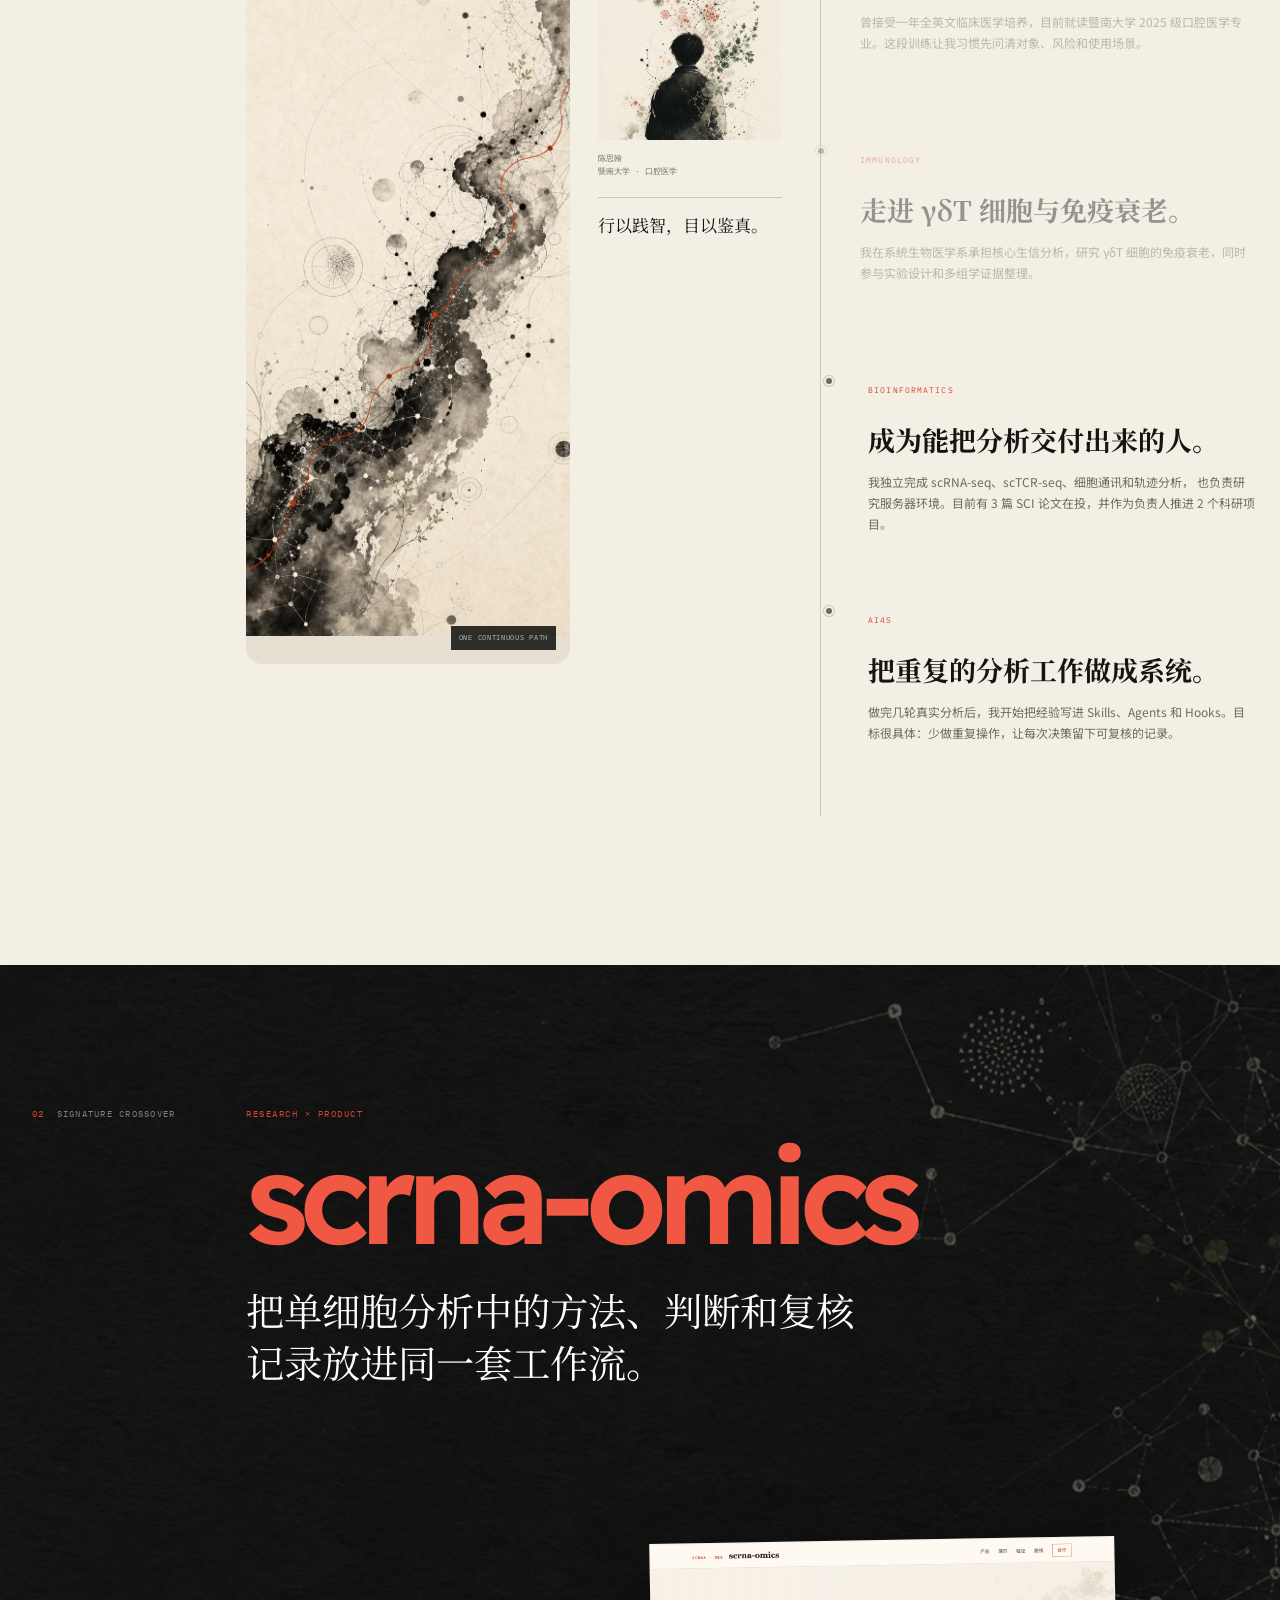
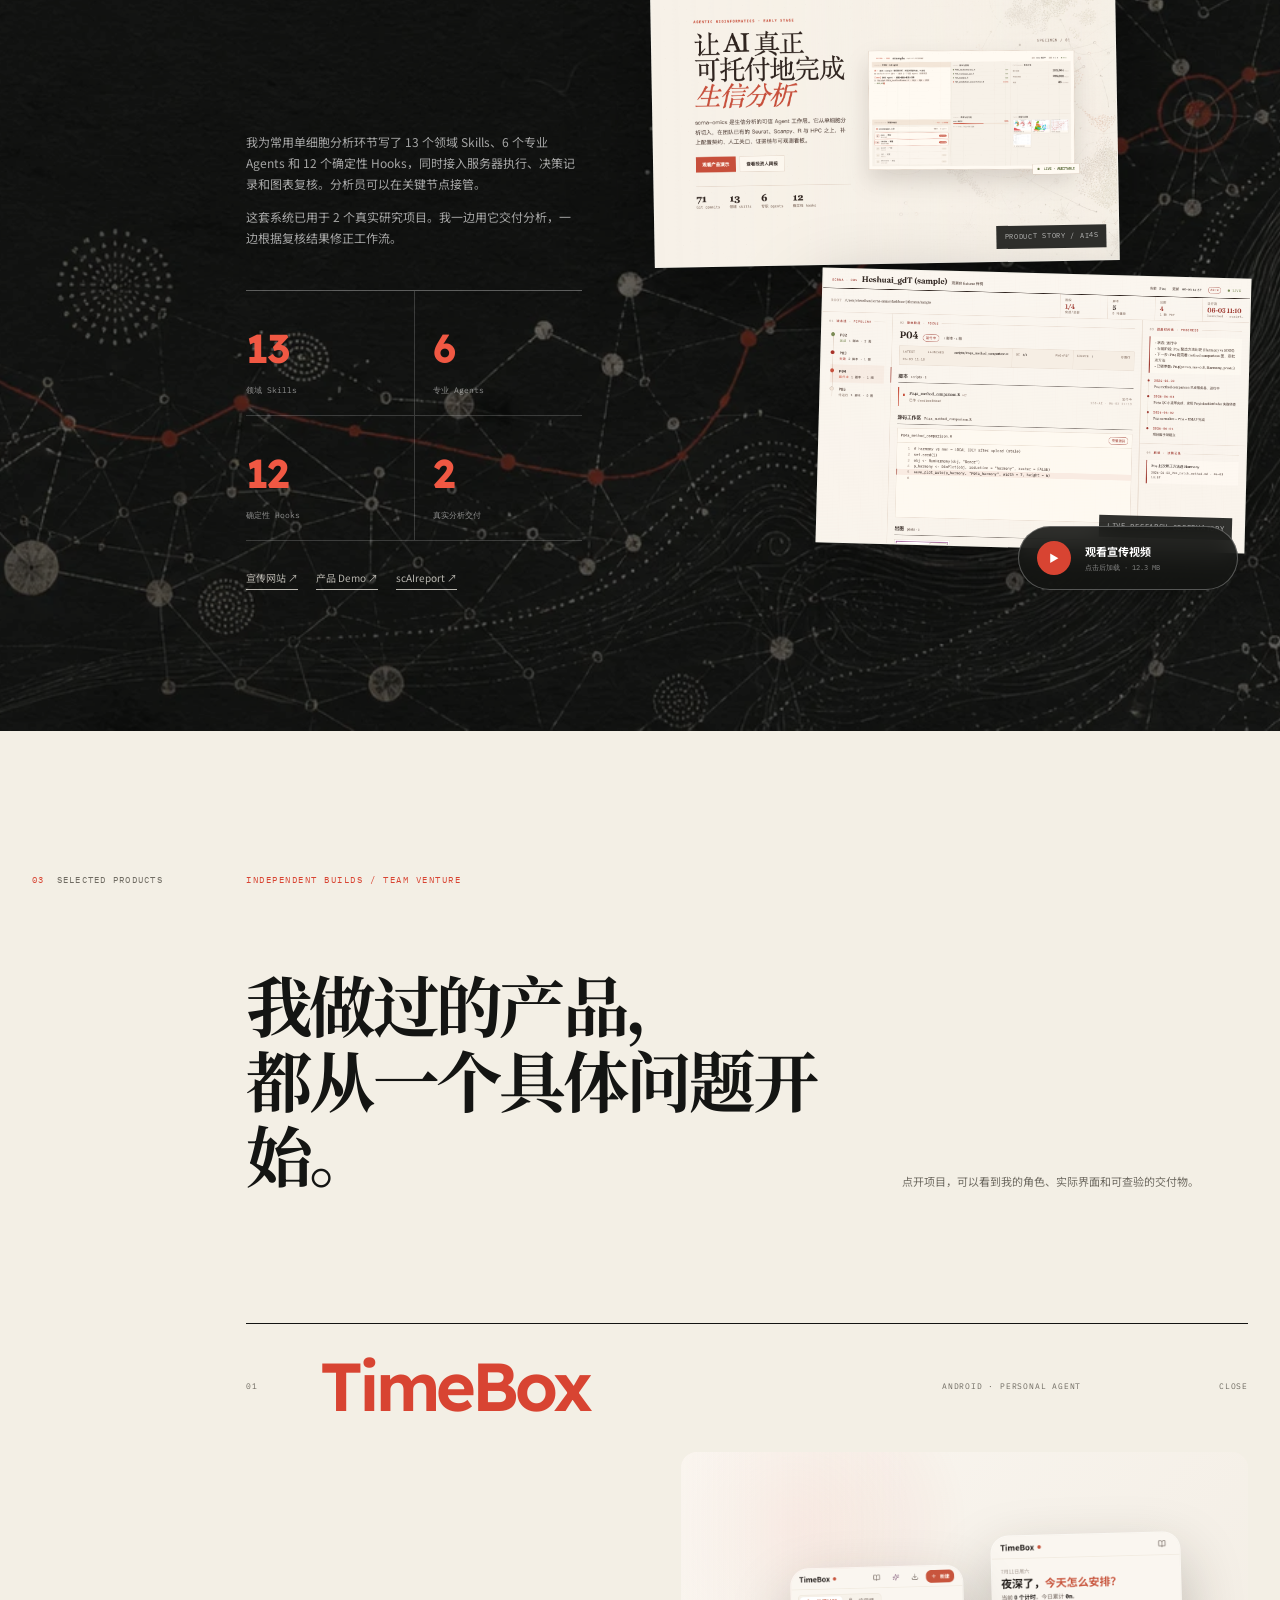
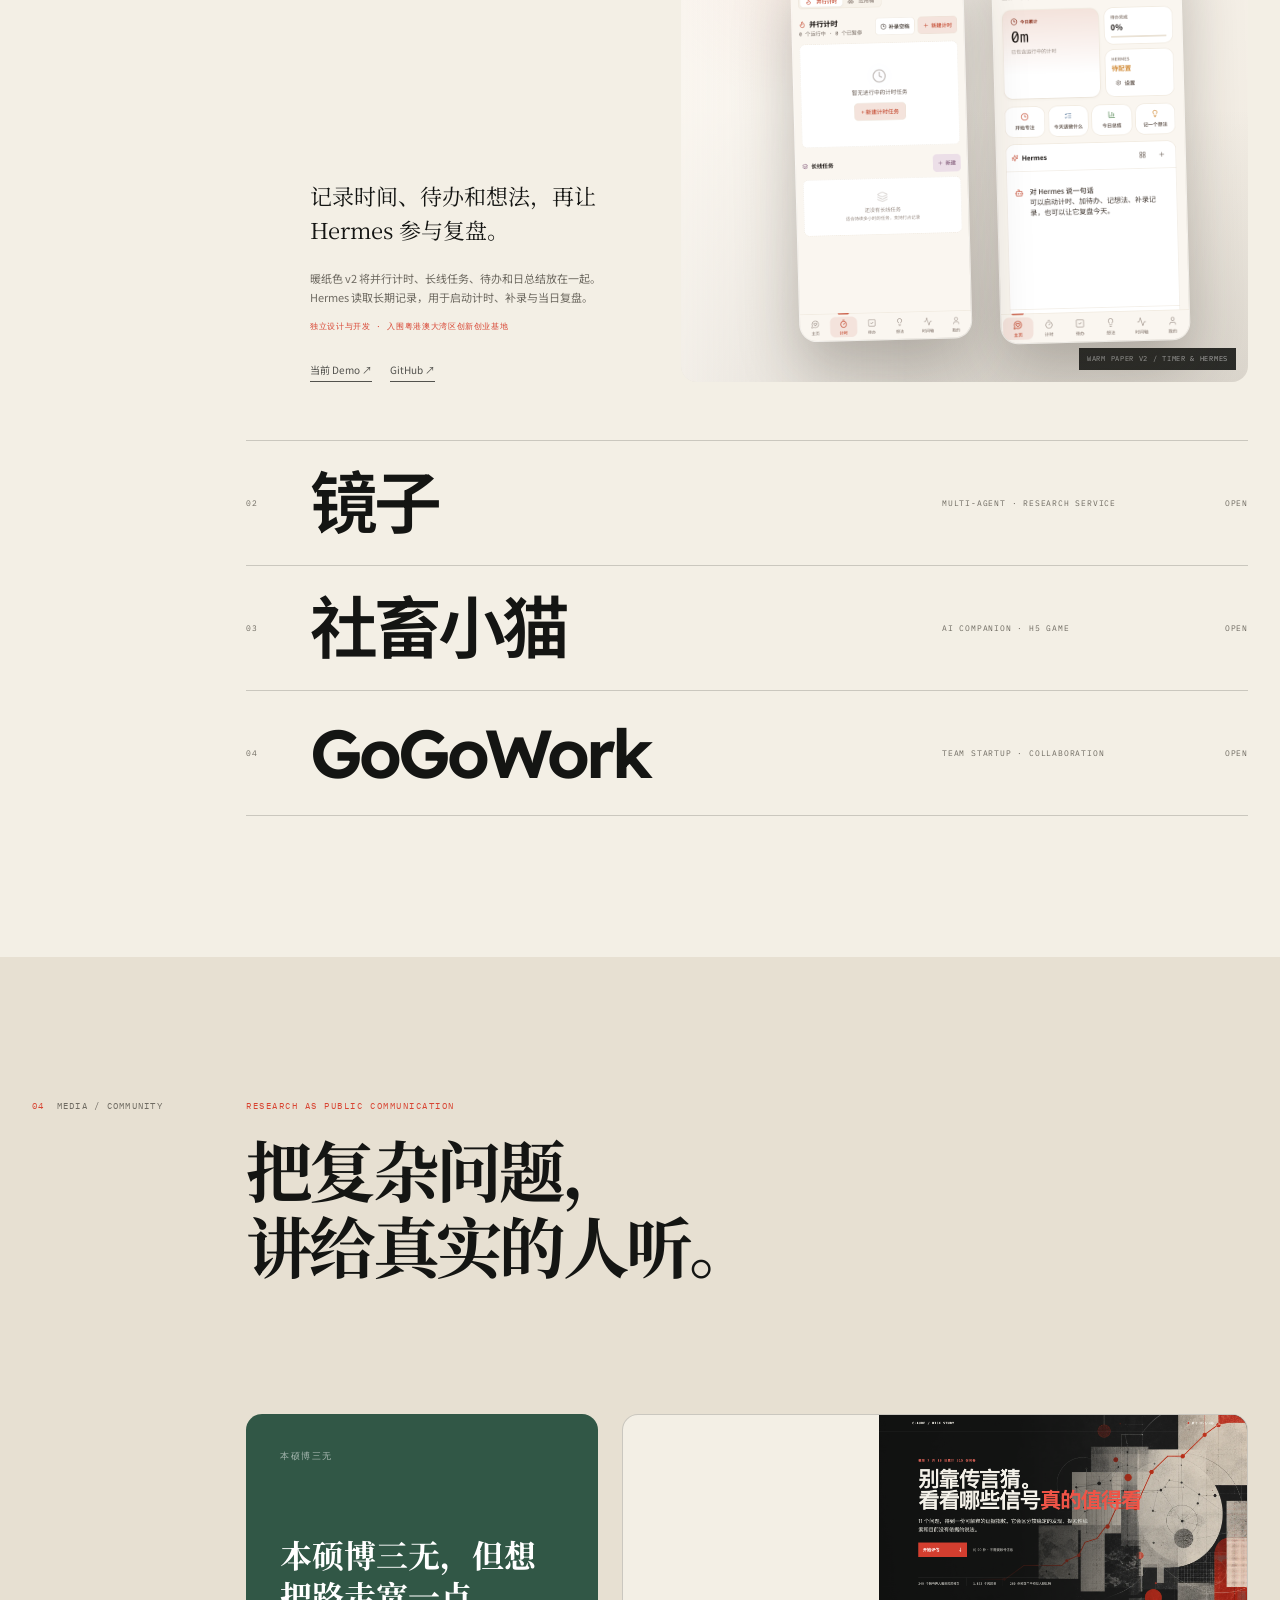
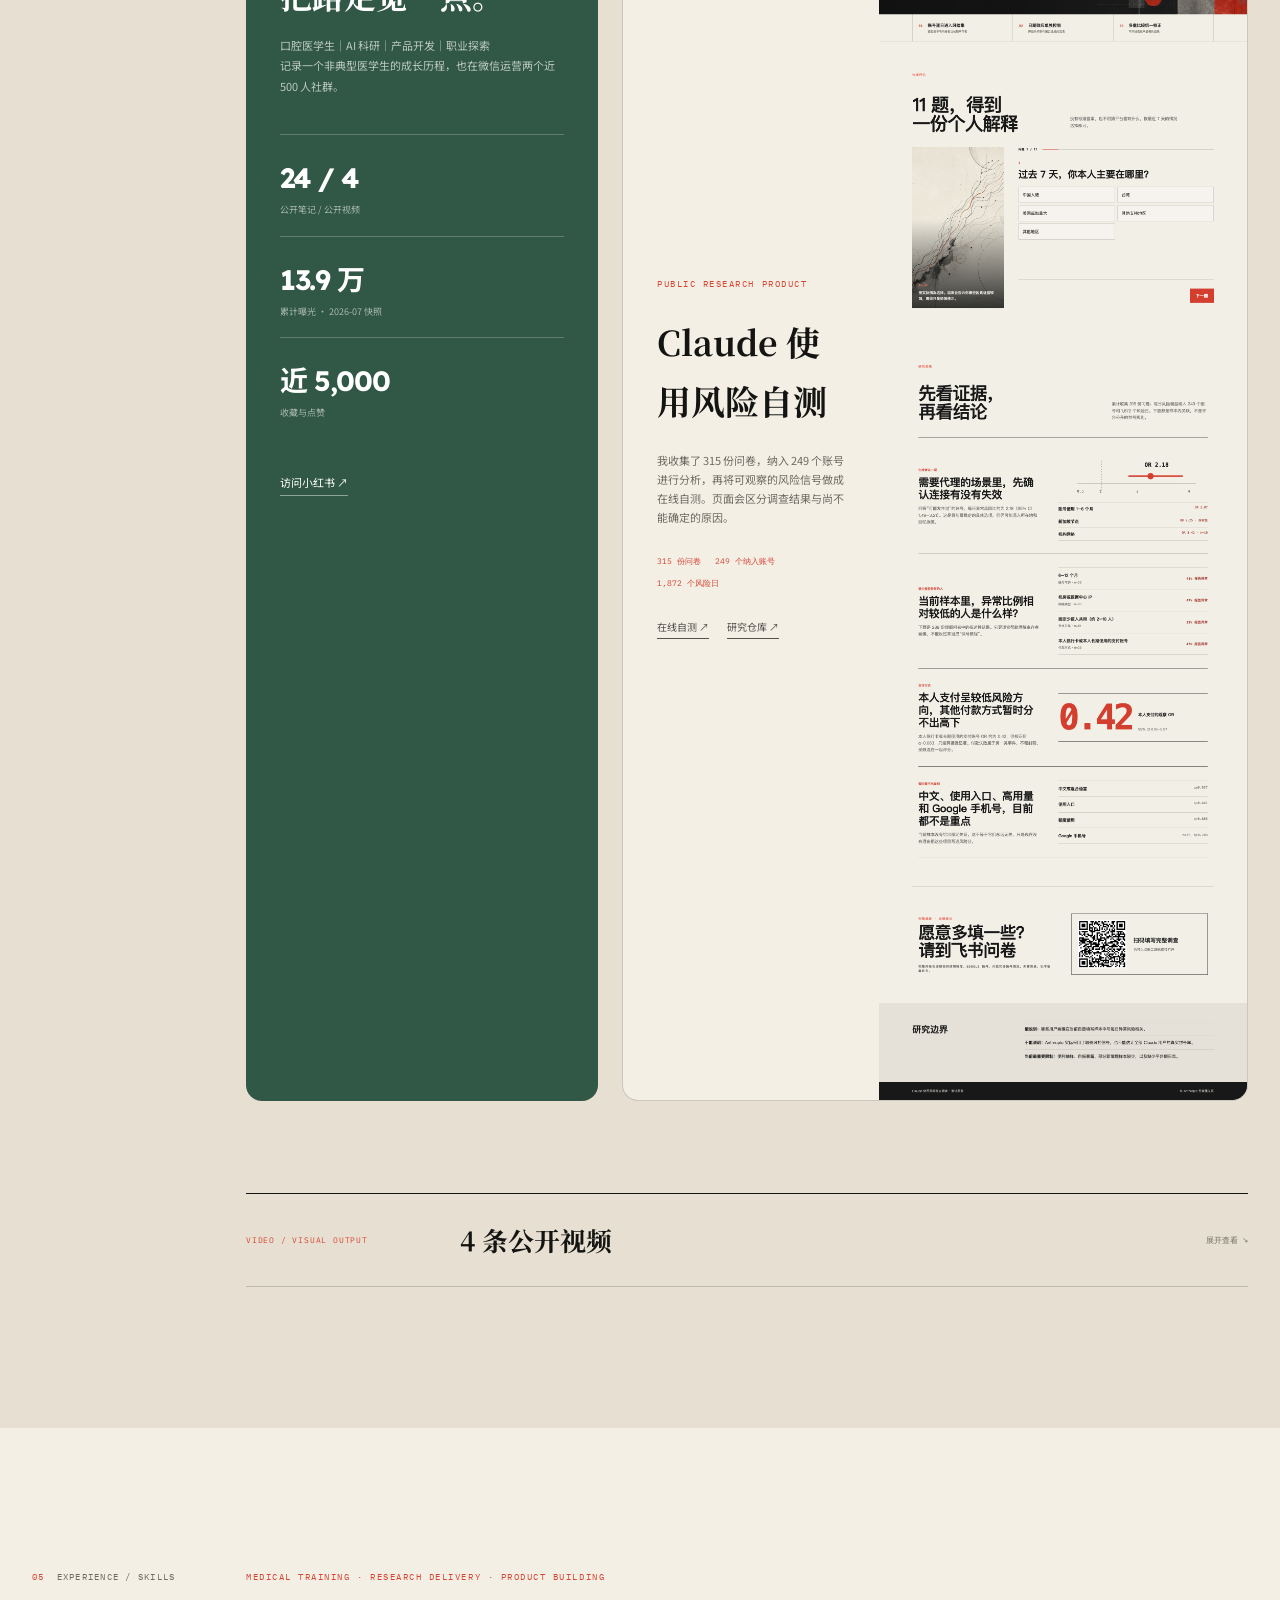
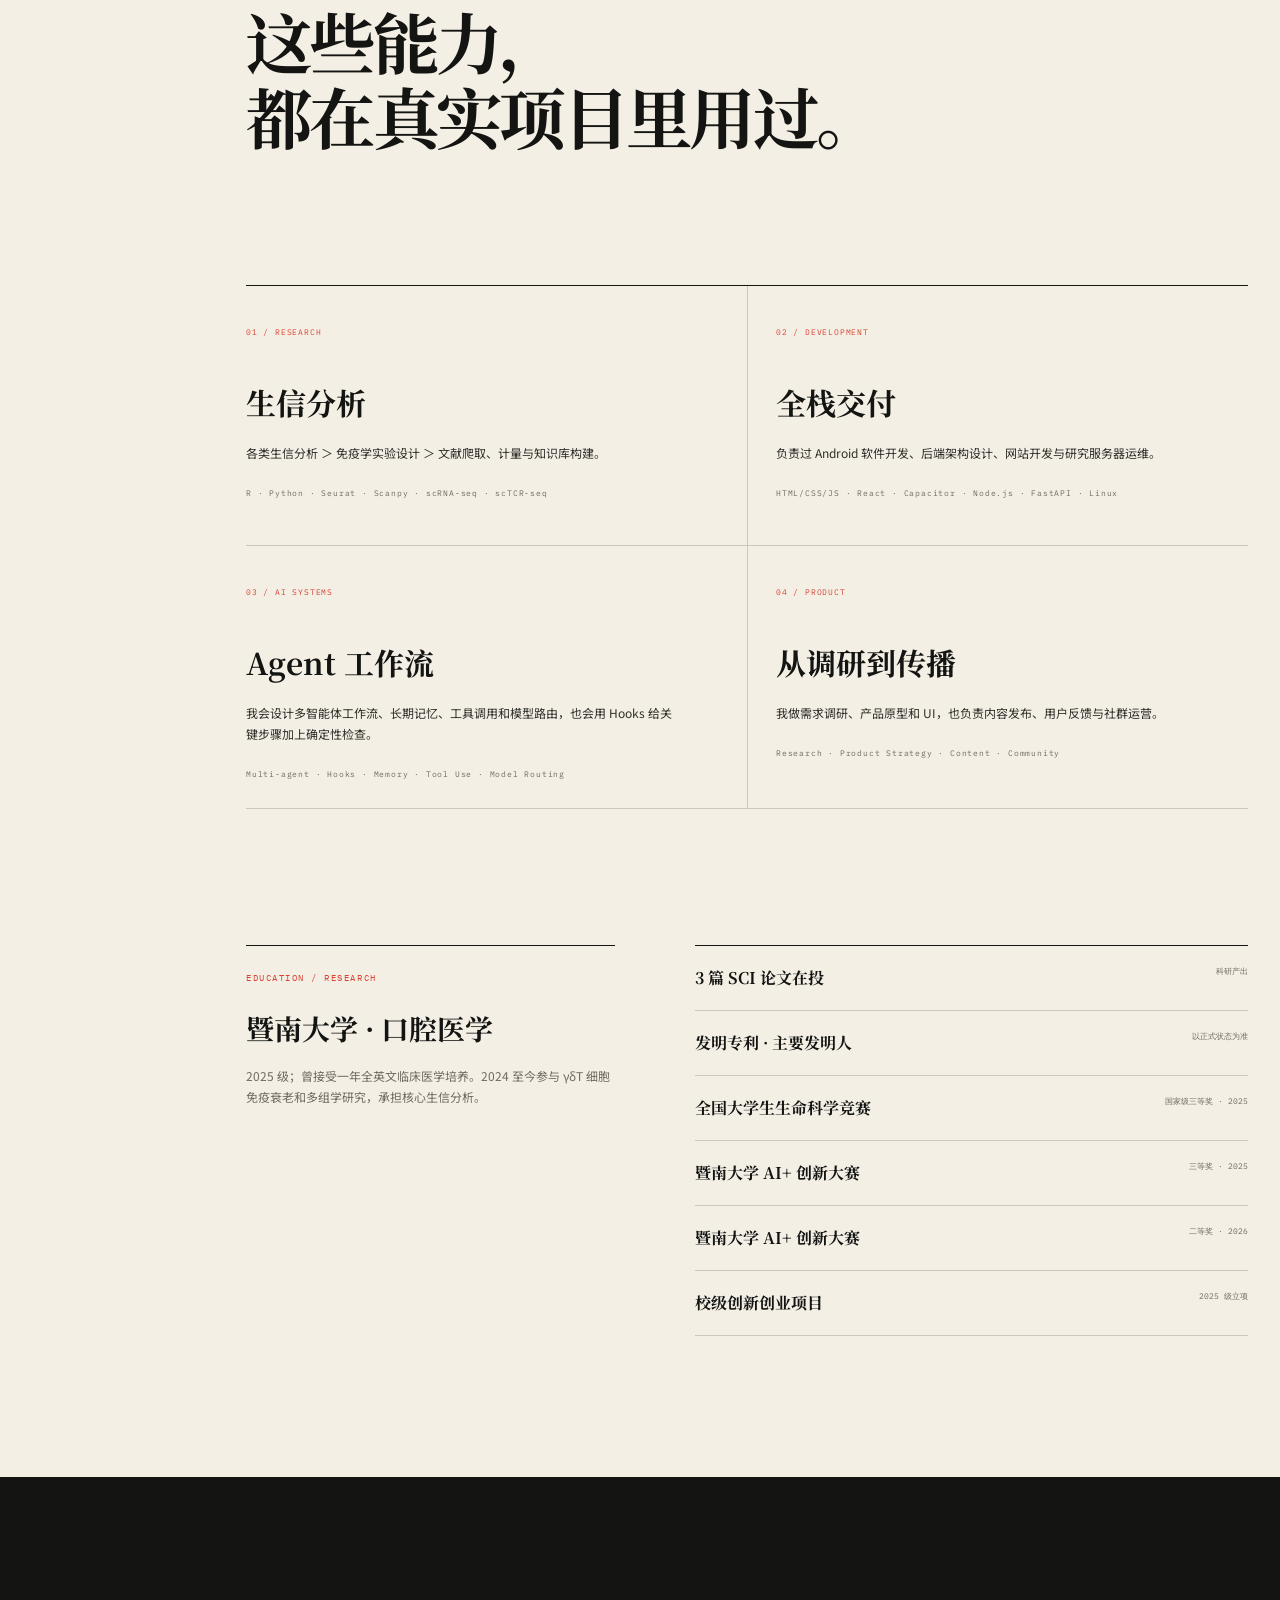
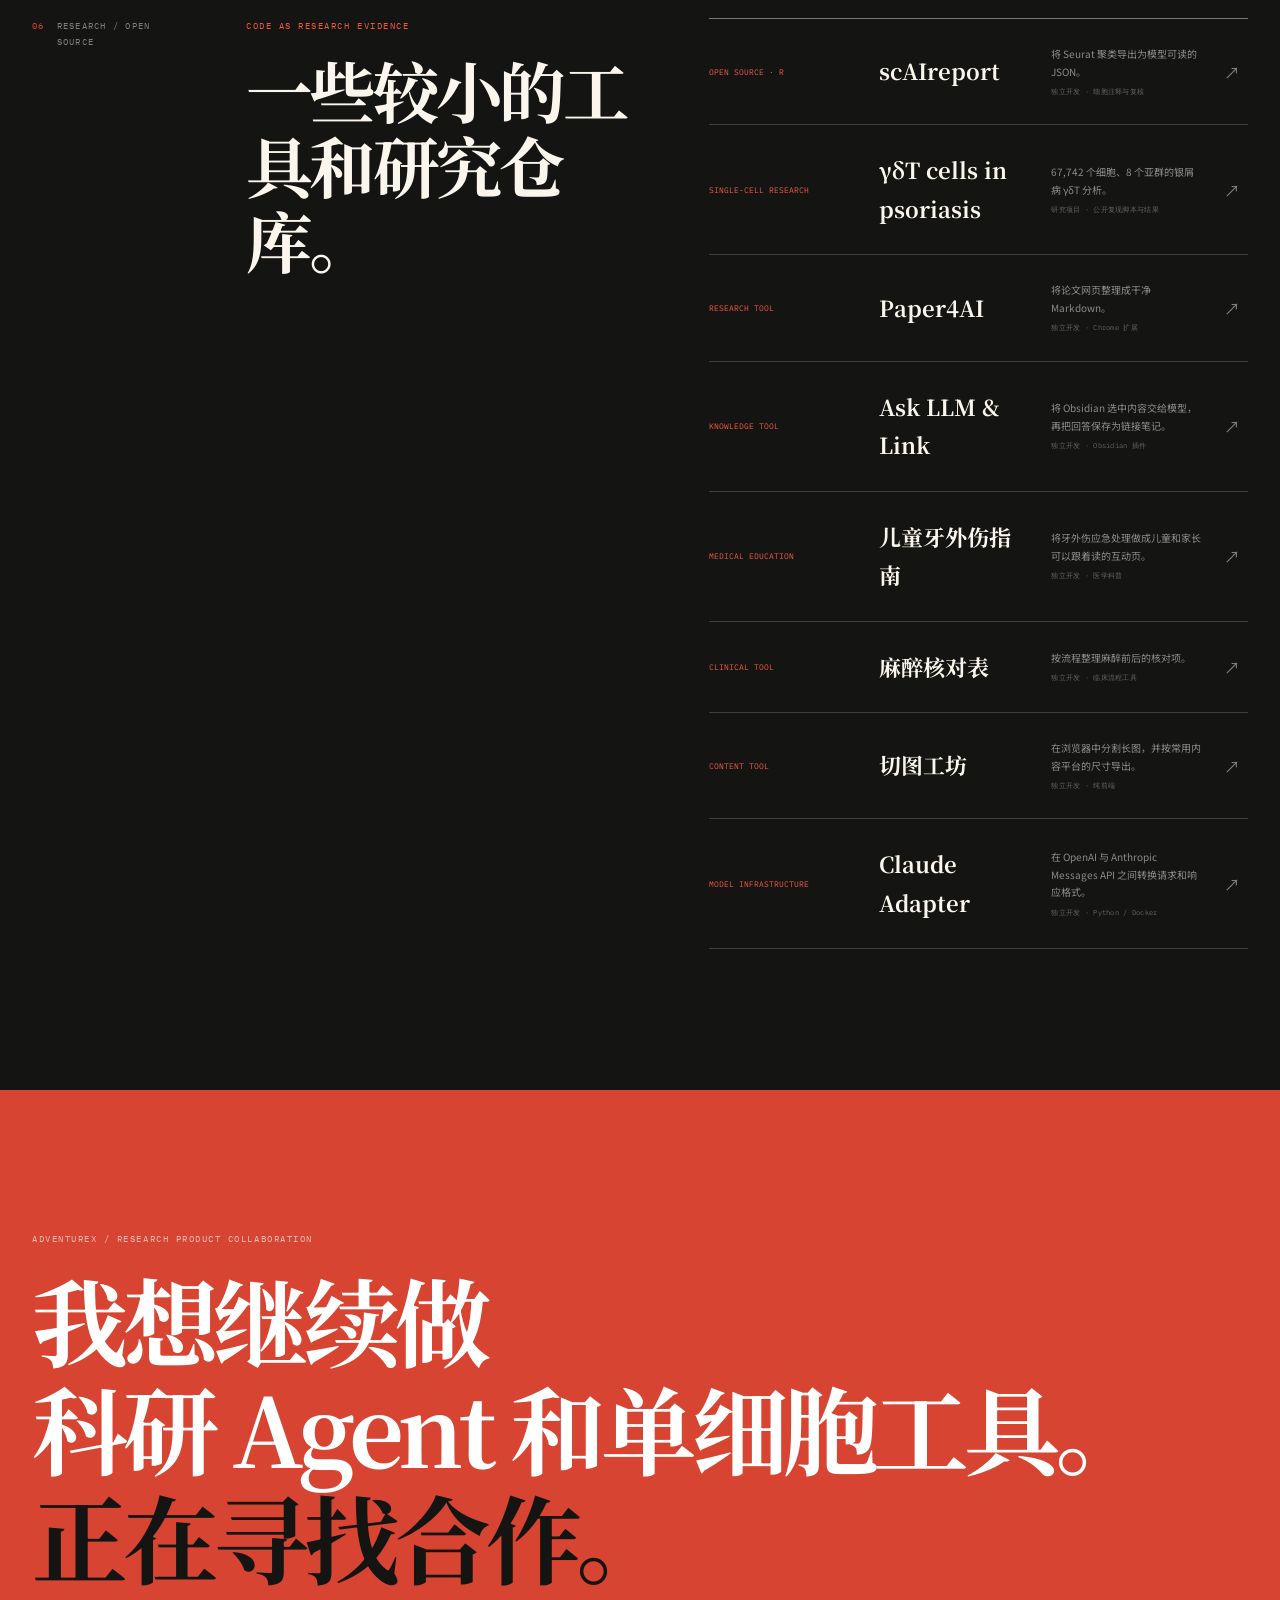
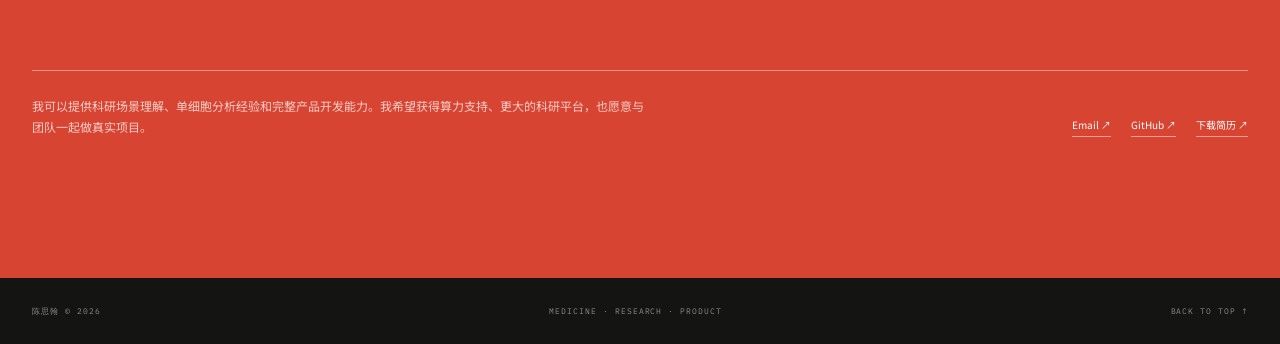
==== commit 74f00a2c: "feat: add verified media archive and award evidence" ====
--- a/index.html
+++ b/index.html
@@ -546,12 +546,12 @@
             <h3>本硕博三无，但想把路走宽一点。</h3>
             <p class="media-bio">
               口腔医学生｜AI 科研｜产品开发｜职业探索<br />
-              记录一个非典型医学生的成长历程。
+              记录一个非典型医学生的成长历程，也在微信运营两个近 500 人社群。
             </p>
             <div class="media-numbers">
+              <div><b>24 / 4</b><span>公开笔记 / 公开视频</span></div>
+              <div><b>13.9 万</b><span>累计曝光 · 2026-07 快照</span></div>
               <div><b>近 5,000</b><span>收藏与点赞</span></div>
-              <div><b>2 × 近 500</b><span>持续运营社群</span></div>
-              <div><b>小红书 + 微信</b><span>内容与关系网络</span></div>
             </div>
             <a
               class="text-link dark-link"
@@ -597,6 +597,88 @@
             </figure>
           </article>
         </div>
+
+        <details class="media-archive">
+          <summary>
+            <span>VIDEO / VISUAL OUTPUT</span>
+            <b>4 条公开视频</b>
+            <i>展开查看 ↘</i>
+          </summary>
+          <div class="media-video-grid">
+            <a
+              class="media-video-item"
+              data-public-video
+              href="https://www.xiaohongshu.com/explore/6a23b6a7000000003502f93f"
+              target="_blank"
+              rel="noreferrer"
+            >
+              <img
+                src="assets/media/xhs-scrna.webp"
+                alt="未来已至-生信分析新范式视频封面"
+                loading="lazy"
+              />
+              <span
+                ><small>2026-06-06 · 生信工作流</small
+                ><b>未来已至-生信分析新范式</b></span
+              >
+              <i>↗</i>
+            </a>
+            <a
+              class="media-video-item"
+              data-public-video
+              href="https://www.xiaohongshu.com/explore/6a0d05180000000036001c6d"
+              target="_blank"
+              rel="noreferrer"
+            >
+              <img
+                src="assets/media/xhs-first-love.webp"
+                alt="你会用怎样一句话来描绘你的初恋视频封面"
+                loading="lazy"
+              />
+              <span
+                ><small>2026-05-20 · 数据与情绪叙事</small
+                ><b>你会用怎样一句话来描绘你的初恋？</b></span
+              >
+              <i>↗</i>
+            </a>
+            <a
+              class="media-video-item"
+              data-public-video
+              href="https://www.xiaohongshu.com/explore/6a095879000000003501fbf5"
+              target="_blank"
+              rel="noreferrer"
+            >
+              <img
+                src="assets/media/xhs-destiny.webp"
+                alt="你过的这一生真的是你自己选的吗视频封面"
+                loading="lazy"
+              />
+              <span
+                ><small>2026-05-17 · 程序化概念短片</small
+                ><b>你过的这一生，真的是你自己选的吗</b></span
+              >
+              <i>↗</i>
+            </a>
+            <a
+              class="media-video-item"
+              data-public-video
+              href="https://www.xiaohongshu.com/explore/6a06ab44000000003502052f"
+              target="_blank"
+              rel="noreferrer"
+            >
+              <img
+                src="assets/media/xhs-llm-story.webp"
+                alt="面对用户的倾述 AI 在想些什么视频封面"
+                loading="lazy"
+              />
+              <span
+                ><small>2026-05-15 · LLM 视觉表达</small
+                ><b>面对用户的倾述，AI 在想些什么</b></span
+              >
+              <i>↗</i>
+            </a>
+          </div>
+        </details>
       </section>
 
       <section
@@ -675,7 +757,8 @@
             <div>
               <b>全国大学生生命科学竞赛</b><span>国家级三等奖 · 2025</span>
             </div>
-            <div><b>暨南大学 AI+ 创新大赛</b><span>校二等奖 · 2026</span></div>
+            <div><b>暨南大学 AI+ 创新大赛</b><span>三等奖 · 2025</span></div>
+            <div><b>暨南大学 AI+ 创新大赛</b><span>二等奖 · 2026</span></div>
             <div><b>校级创新创业项目</b><span>2025 级立项</span></div>
           </div>
         </div>
--- a/styles/projects.css
+++ b/styles/projects.css
@@ -581,6 +581,95 @@
   object-position: top;
 }
 
+.media-archive {
+  grid-column: 2;
+  margin-top: 28px;
+  border-top: 1px solid var(--ink);
+  border-bottom: 1px solid var(--line);
+}
+
+.media-archive summary {
+  display: grid;
+  grid-template-columns: 190px 1fr auto;
+  gap: 24px;
+  align-items: center;
+  min-height: 92px;
+  cursor: pointer;
+  list-style: none;
+}
+
+.media-archive summary::-webkit-details-marker {
+  display: none;
+}
+
+.media-archive summary span,
+.media-video-item small {
+  color: var(--red);
+  font-family: var(--mono);
+  font-size: 8px;
+  letter-spacing: 0.1em;
+}
+
+.media-archive summary b {
+  font-family: var(--serif);
+  font-size: 26px;
+}
+
+.media-archive summary i {
+  color: var(--muted);
+  font-family: var(--mono);
+  font-size: 8px;
+  font-style: normal;
+  transition: transform 220ms var(--ease-out);
+}
+
+.media-archive[open] summary i {
+  transform: rotate(180deg);
+}
+
+.media-video-grid {
+  display: grid;
+  grid-template-columns: repeat(2, minmax(0, 1fr));
+  gap: 0 28px;
+  padding-bottom: 30px;
+}
+
+.media-video-item {
+  display: grid;
+  grid-template-columns: 160px 1fr 18px;
+  gap: 18px;
+  align-items: center;
+  min-width: 0;
+  padding: 22px 0;
+  border-top: 1px solid var(--line);
+}
+
+.media-video-item img {
+  width: 160px;
+  aspect-ratio: 16 / 9;
+  object-fit: cover;
+  object-position: center;
+  background: var(--paper-deep);
+}
+
+.media-video-item span,
+.media-video-item b {
+  display: block;
+  min-width: 0;
+}
+
+.media-video-item b {
+  margin-top: 9px;
+  font-family: var(--serif);
+  font-size: 17px;
+  line-height: 1.45;
+}
+
+.media-video-item > i {
+  color: var(--muted);
+  font-style: normal;
+}
+
 .research-index {
   display: grid;
   grid-template-columns: 150px 0.85fr 1.15fr;
--- a/styles/responsive.css
+++ b/styles/responsive.css
@@ -169,6 +169,14 @@
     min-height: 520px;
   }
 
+  .media-archive {
+    grid-column: 1;
+  }
+
+  .media-video-grid {
+    grid-template-columns: 1fr;
+  }
+
   .experience-records {
     grid-template-columns: 1fr;
     gap: 48px;
@@ -429,6 +437,34 @@
   .media-profile h3 {
     margin-top: 48px;
     font-size: 27px;
+  }
+
+  .media-archive summary {
+    grid-template-columns: 1fr auto;
+    gap: 8px 16px;
+    padding: 18px 0;
+  }
+
+  .media-archive summary span {
+    grid-column: 1 / -1;
+  }
+
+  .media-archive summary b {
+    font-size: 22px;
+  }
+
+  .media-video-item {
+    grid-template-columns: 112px 1fr 16px;
+    gap: 12px;
+    padding: 16px 0;
+  }
+
+  .media-video-item img {
+    width: 112px;
+  }
+
+  .media-video-item b {
+    font-size: 15px;
   }
 
   .risk-case figure {
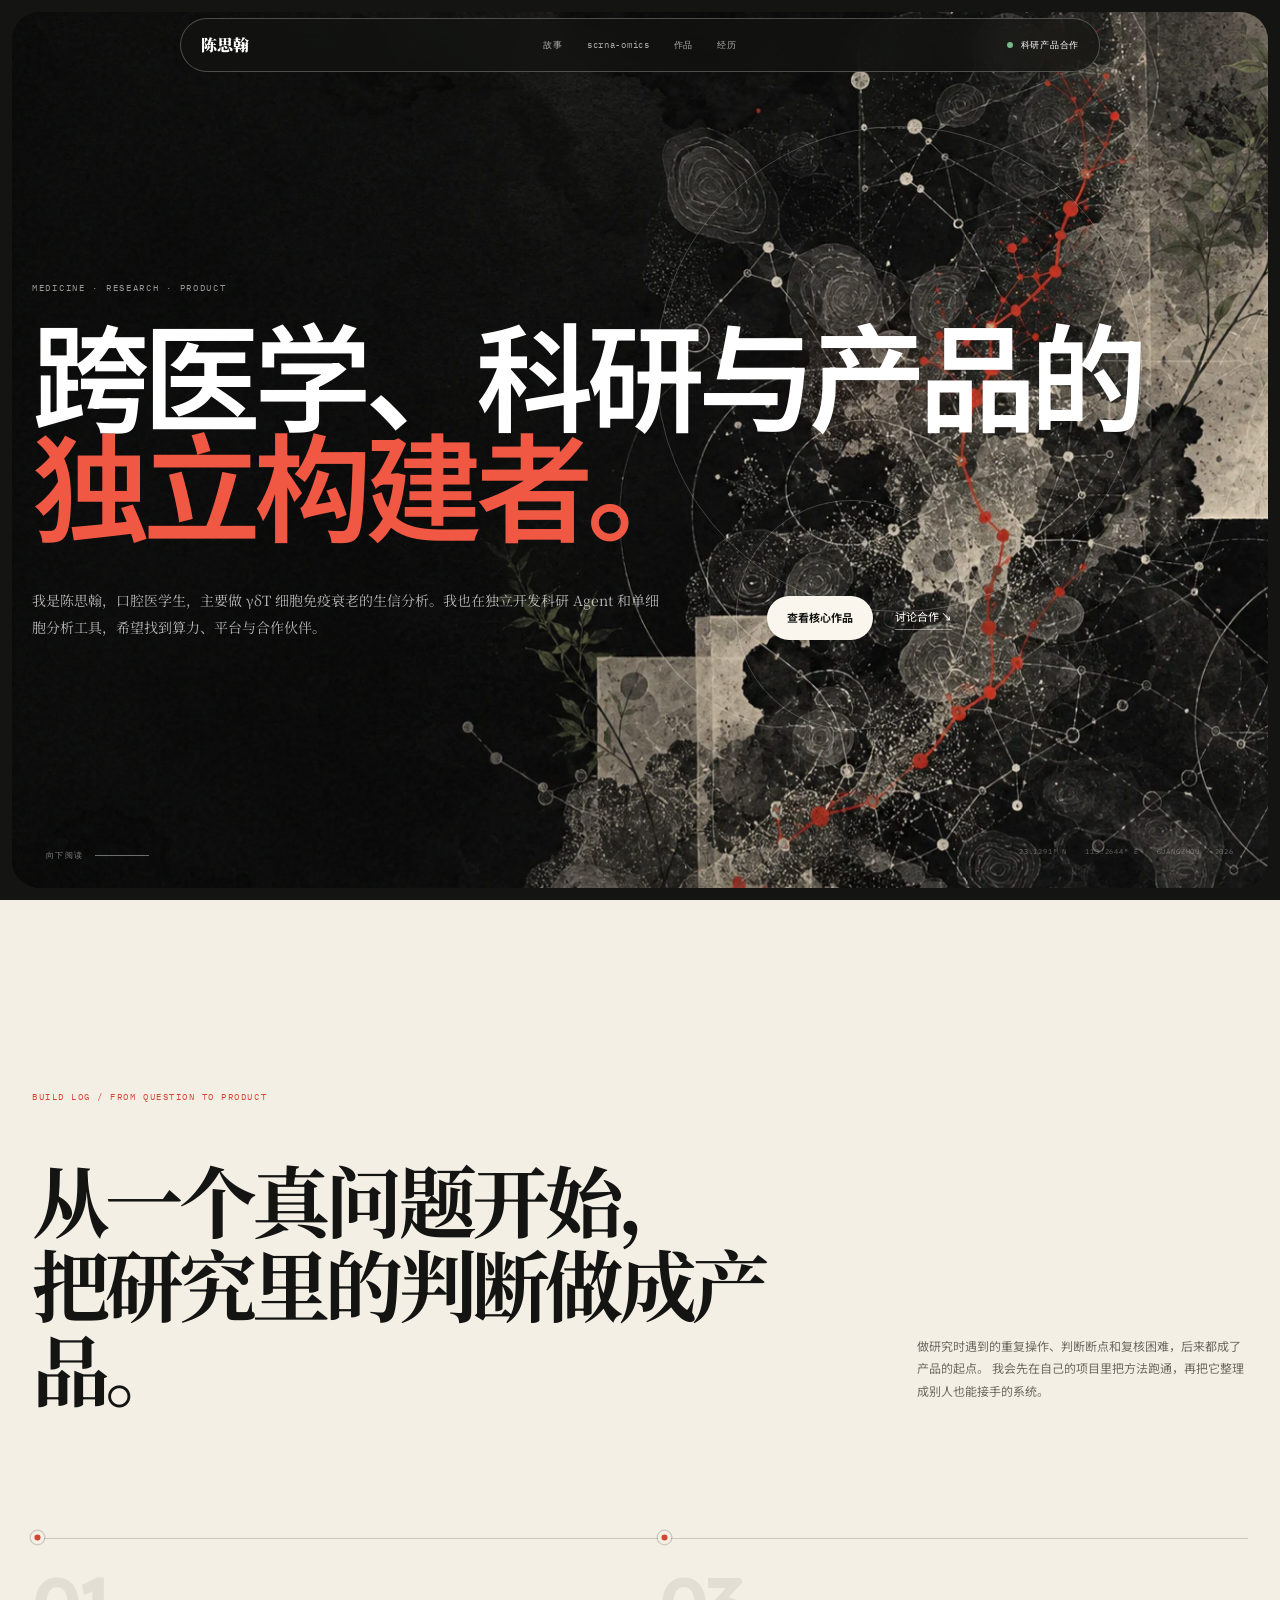
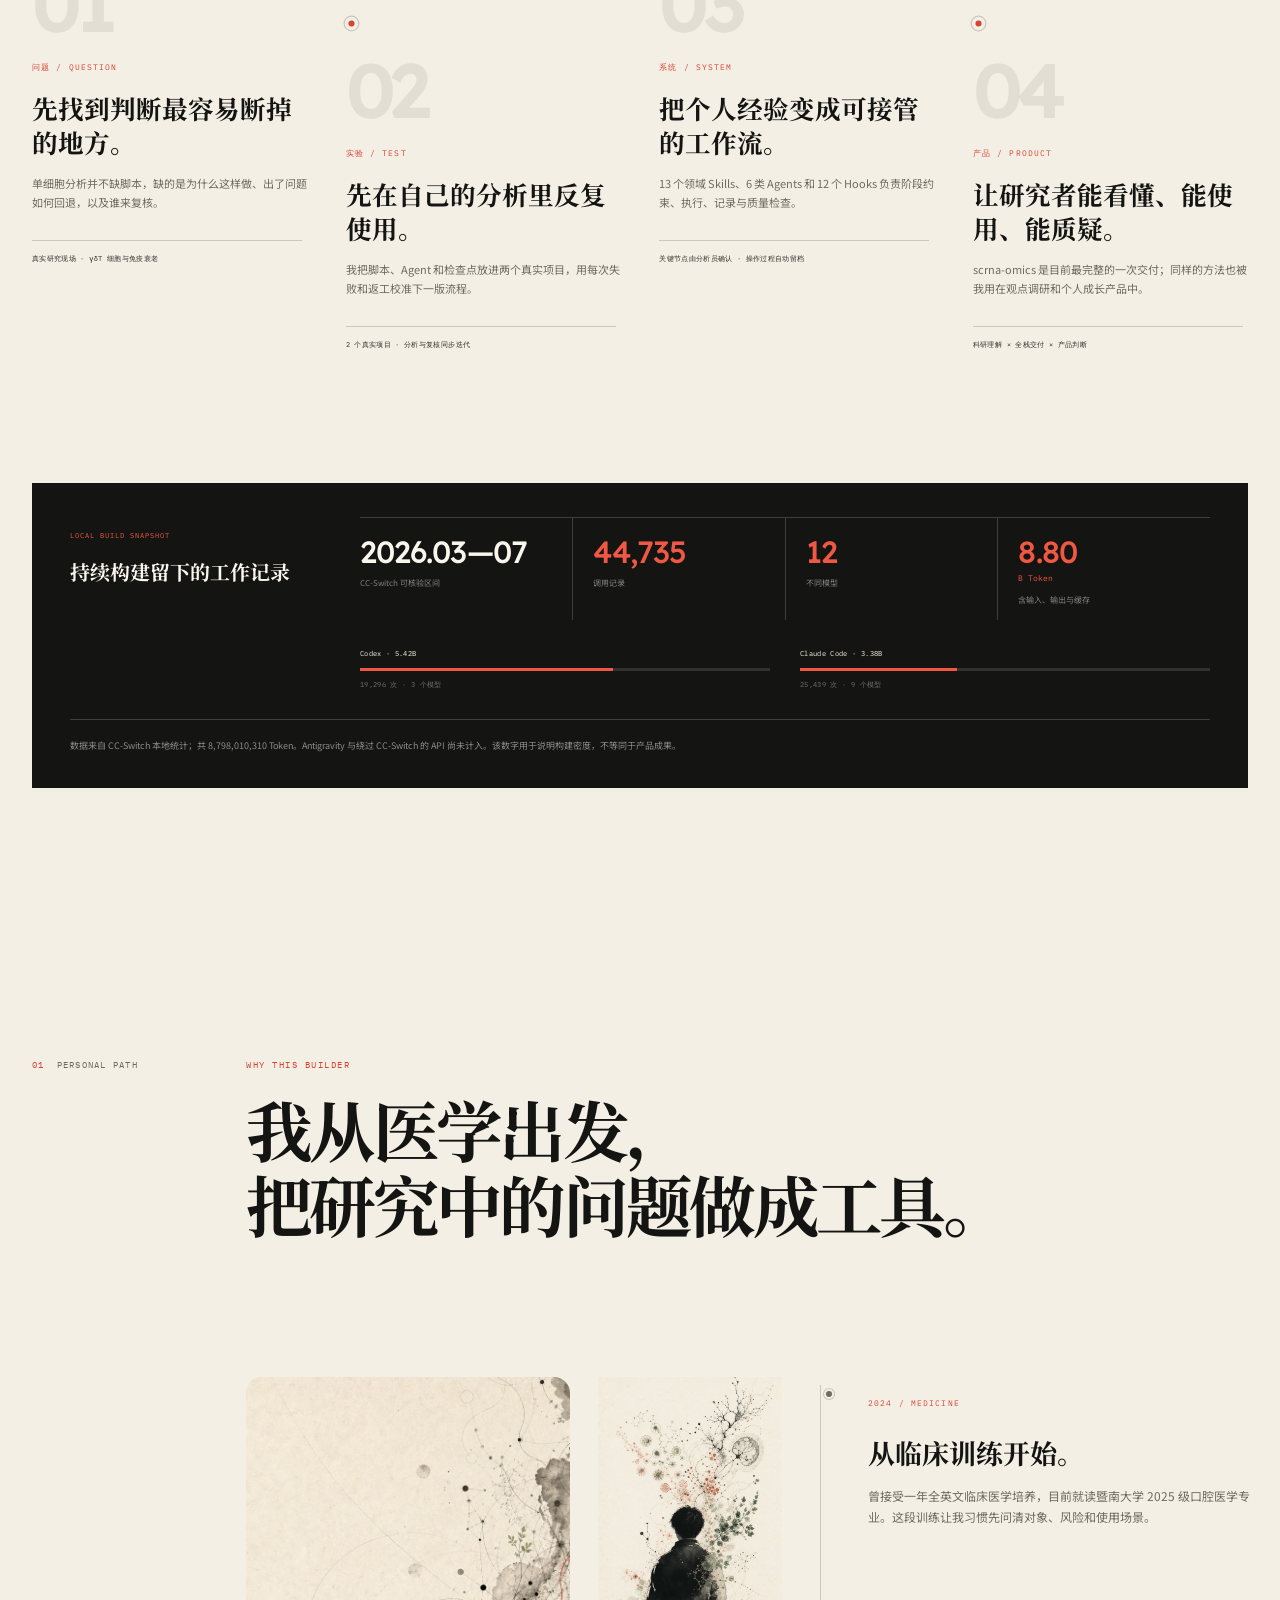
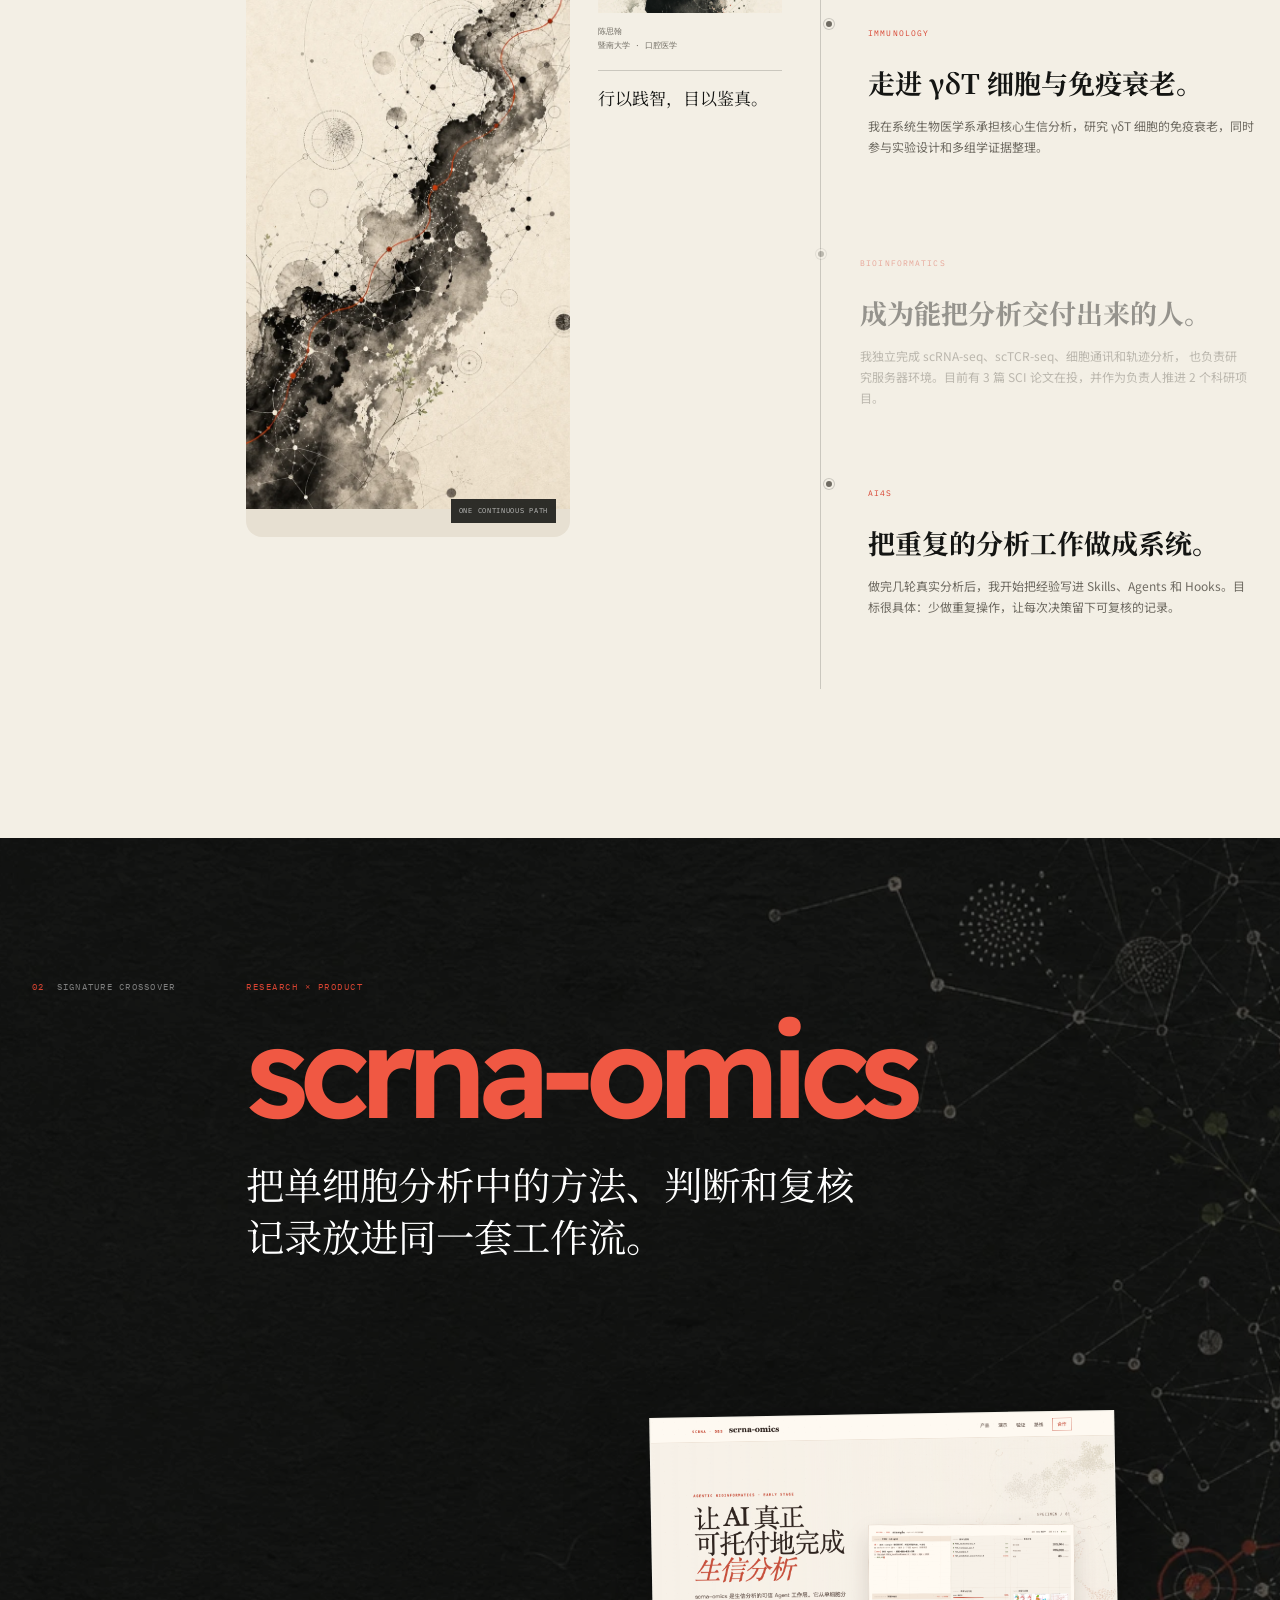
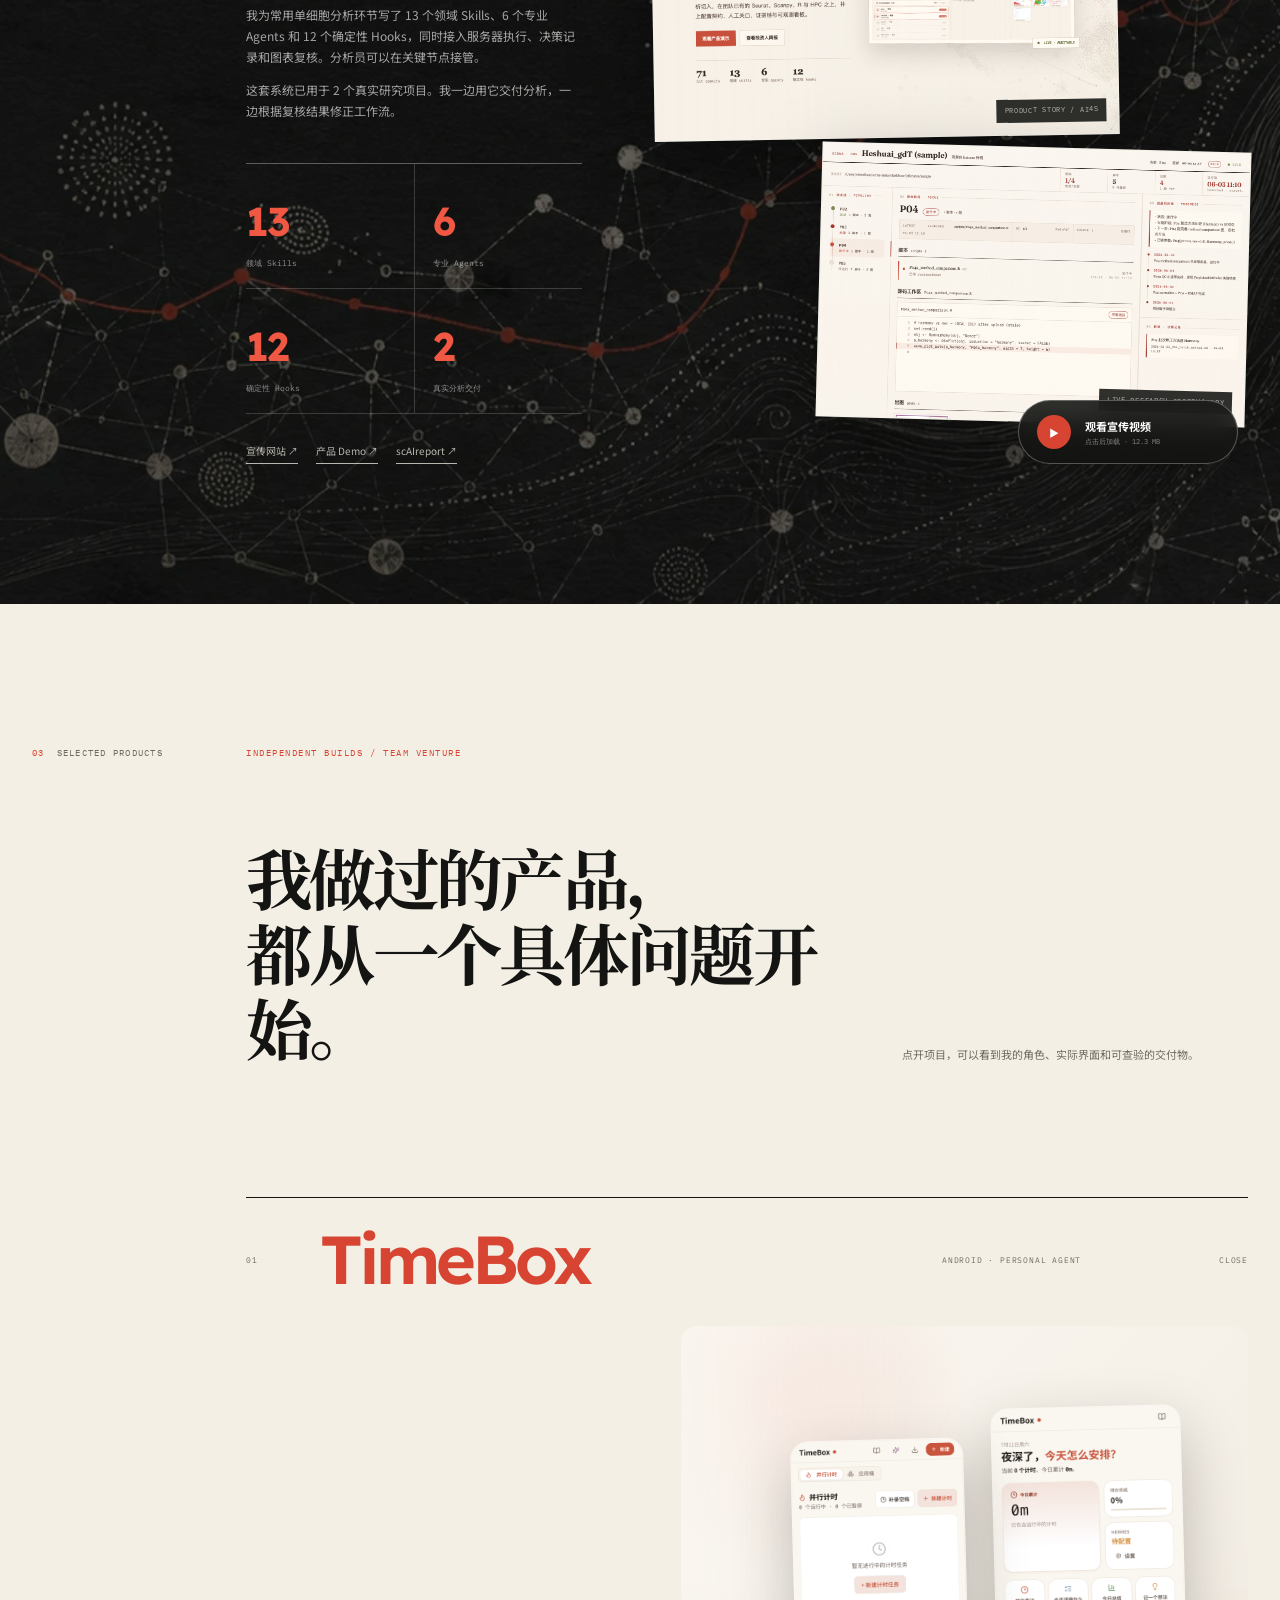
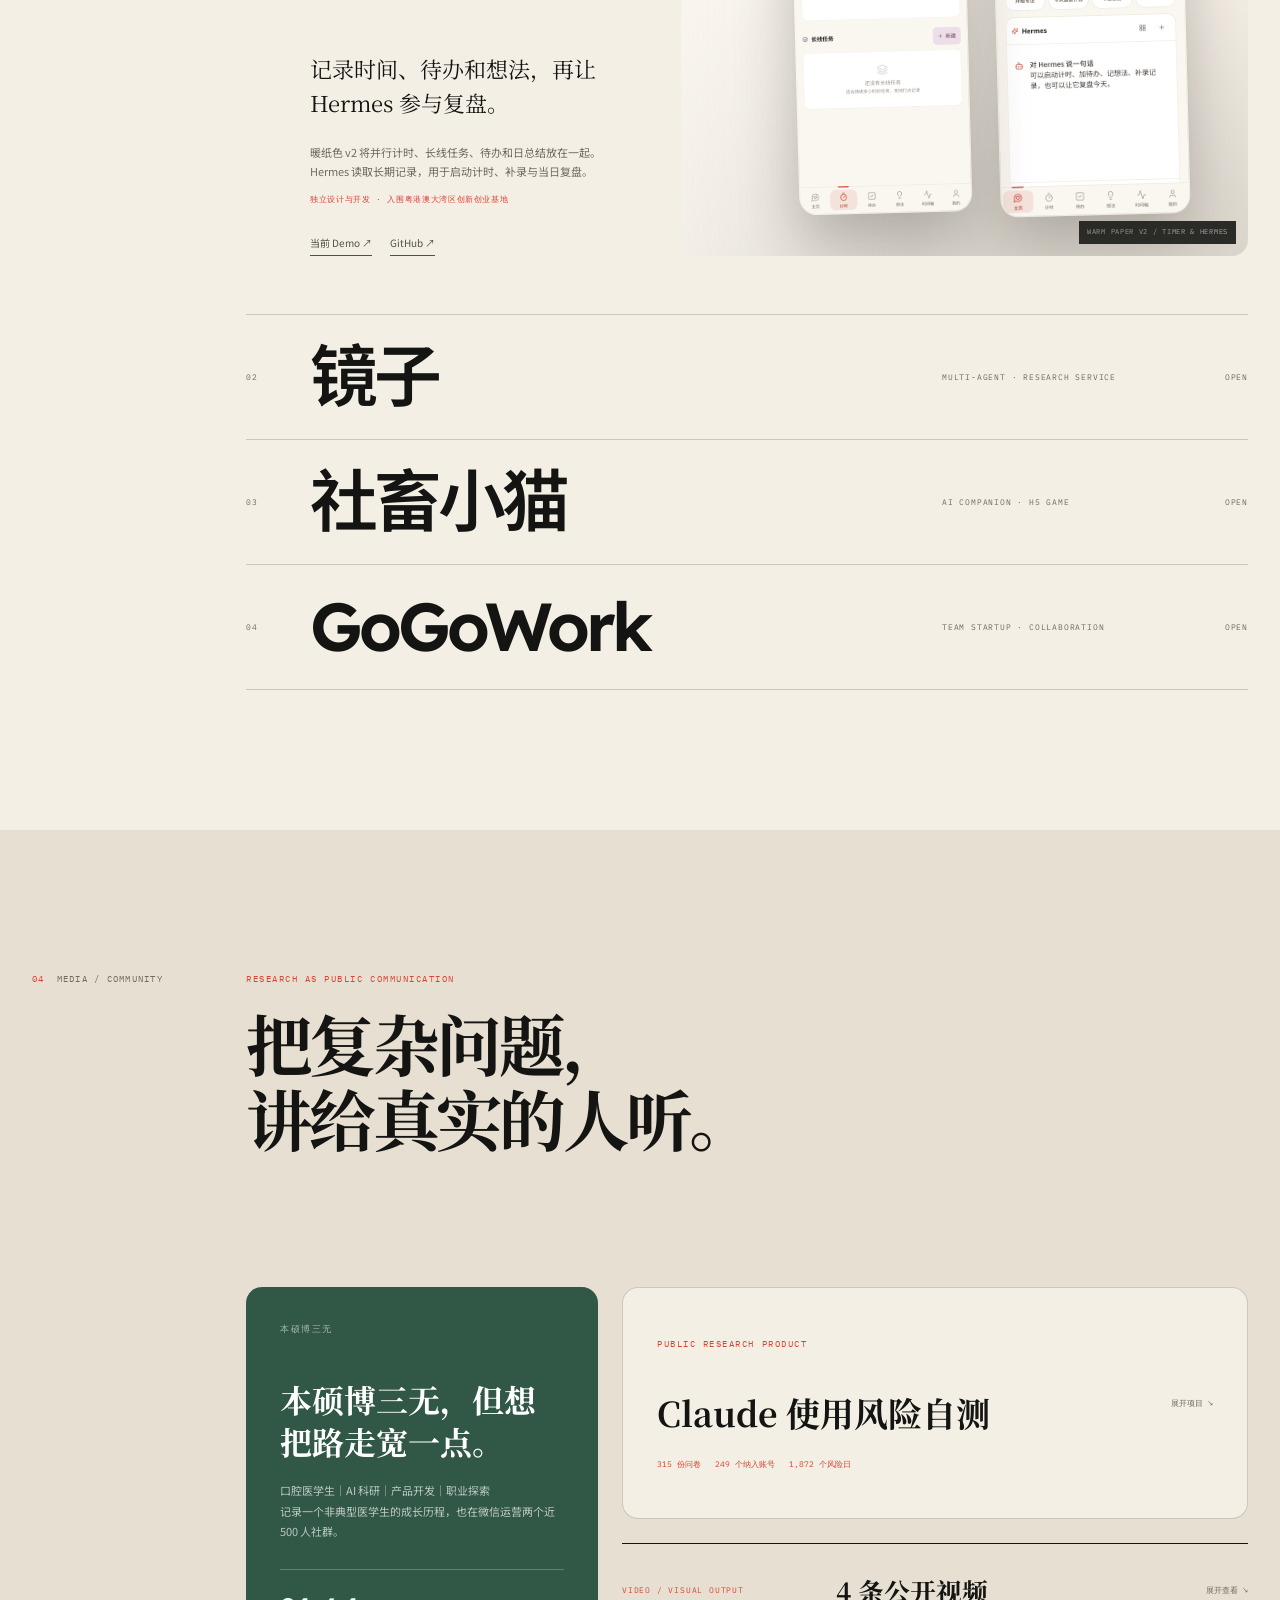
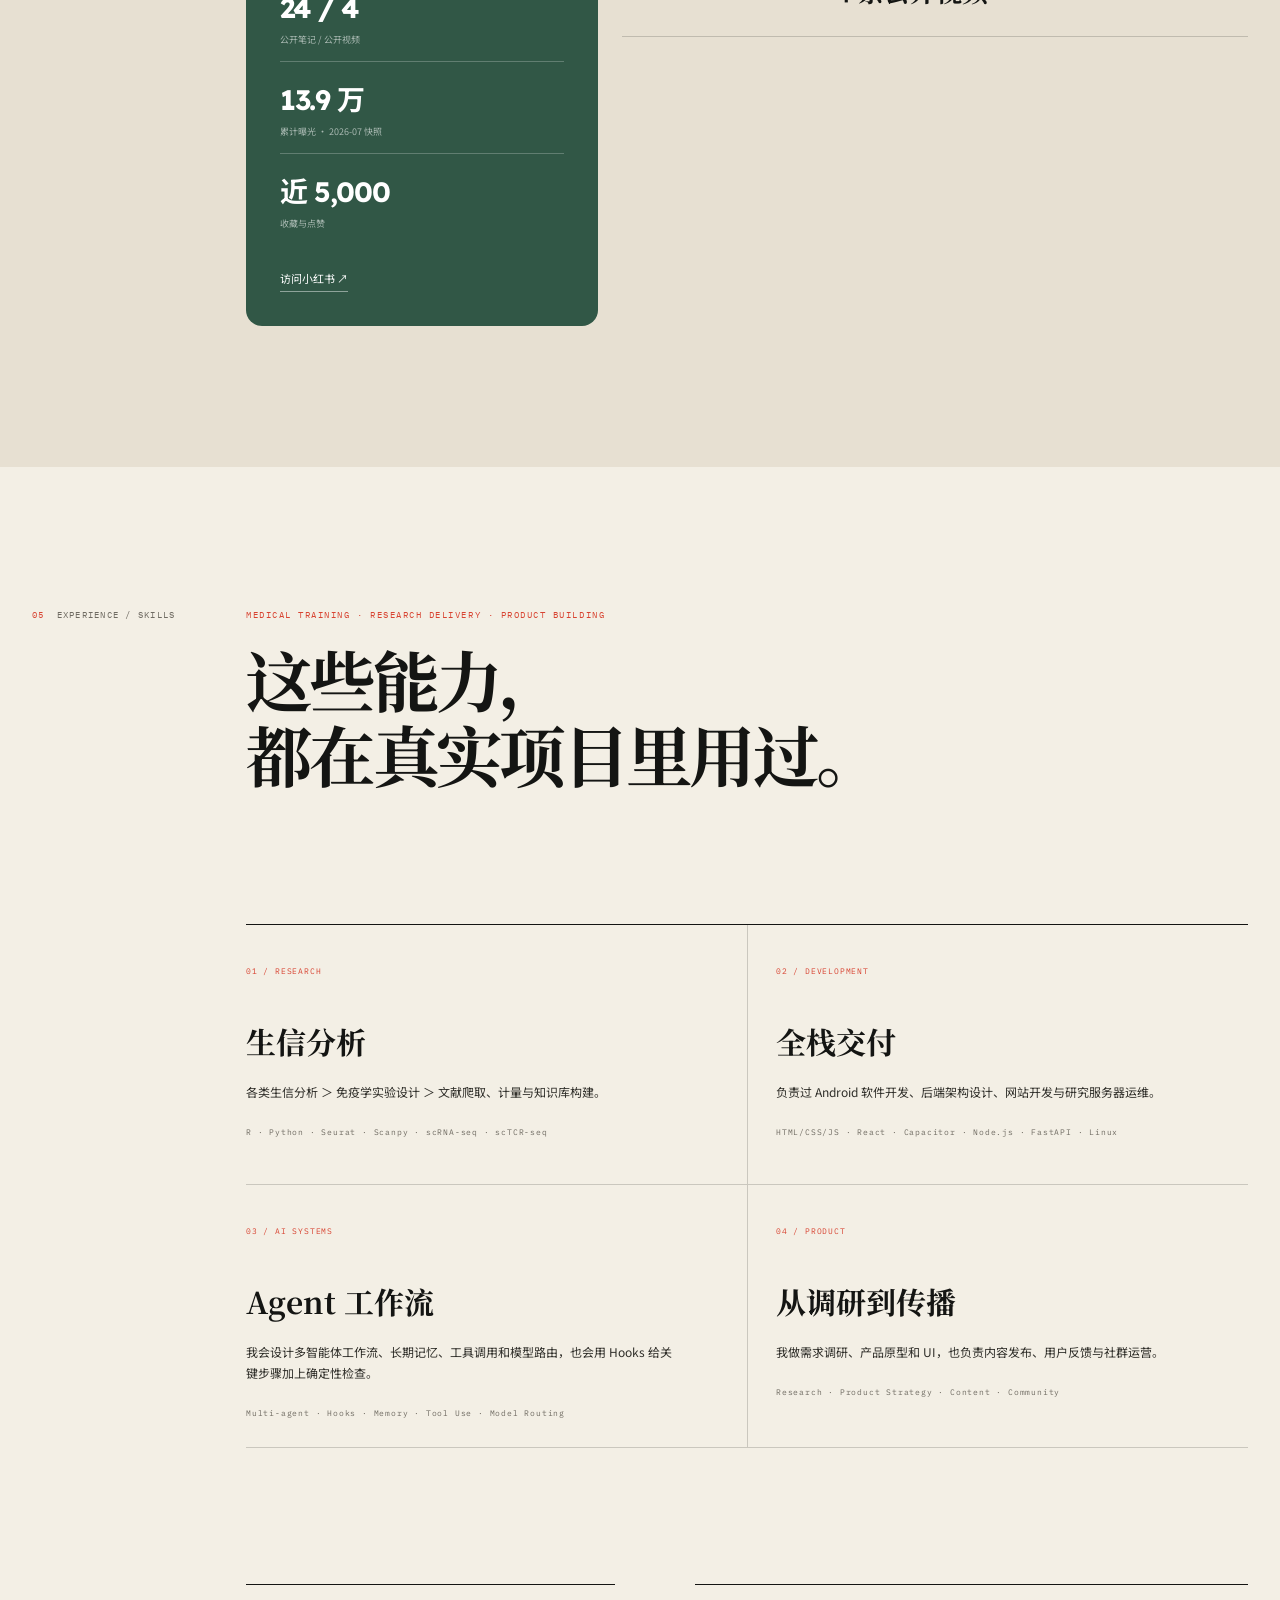
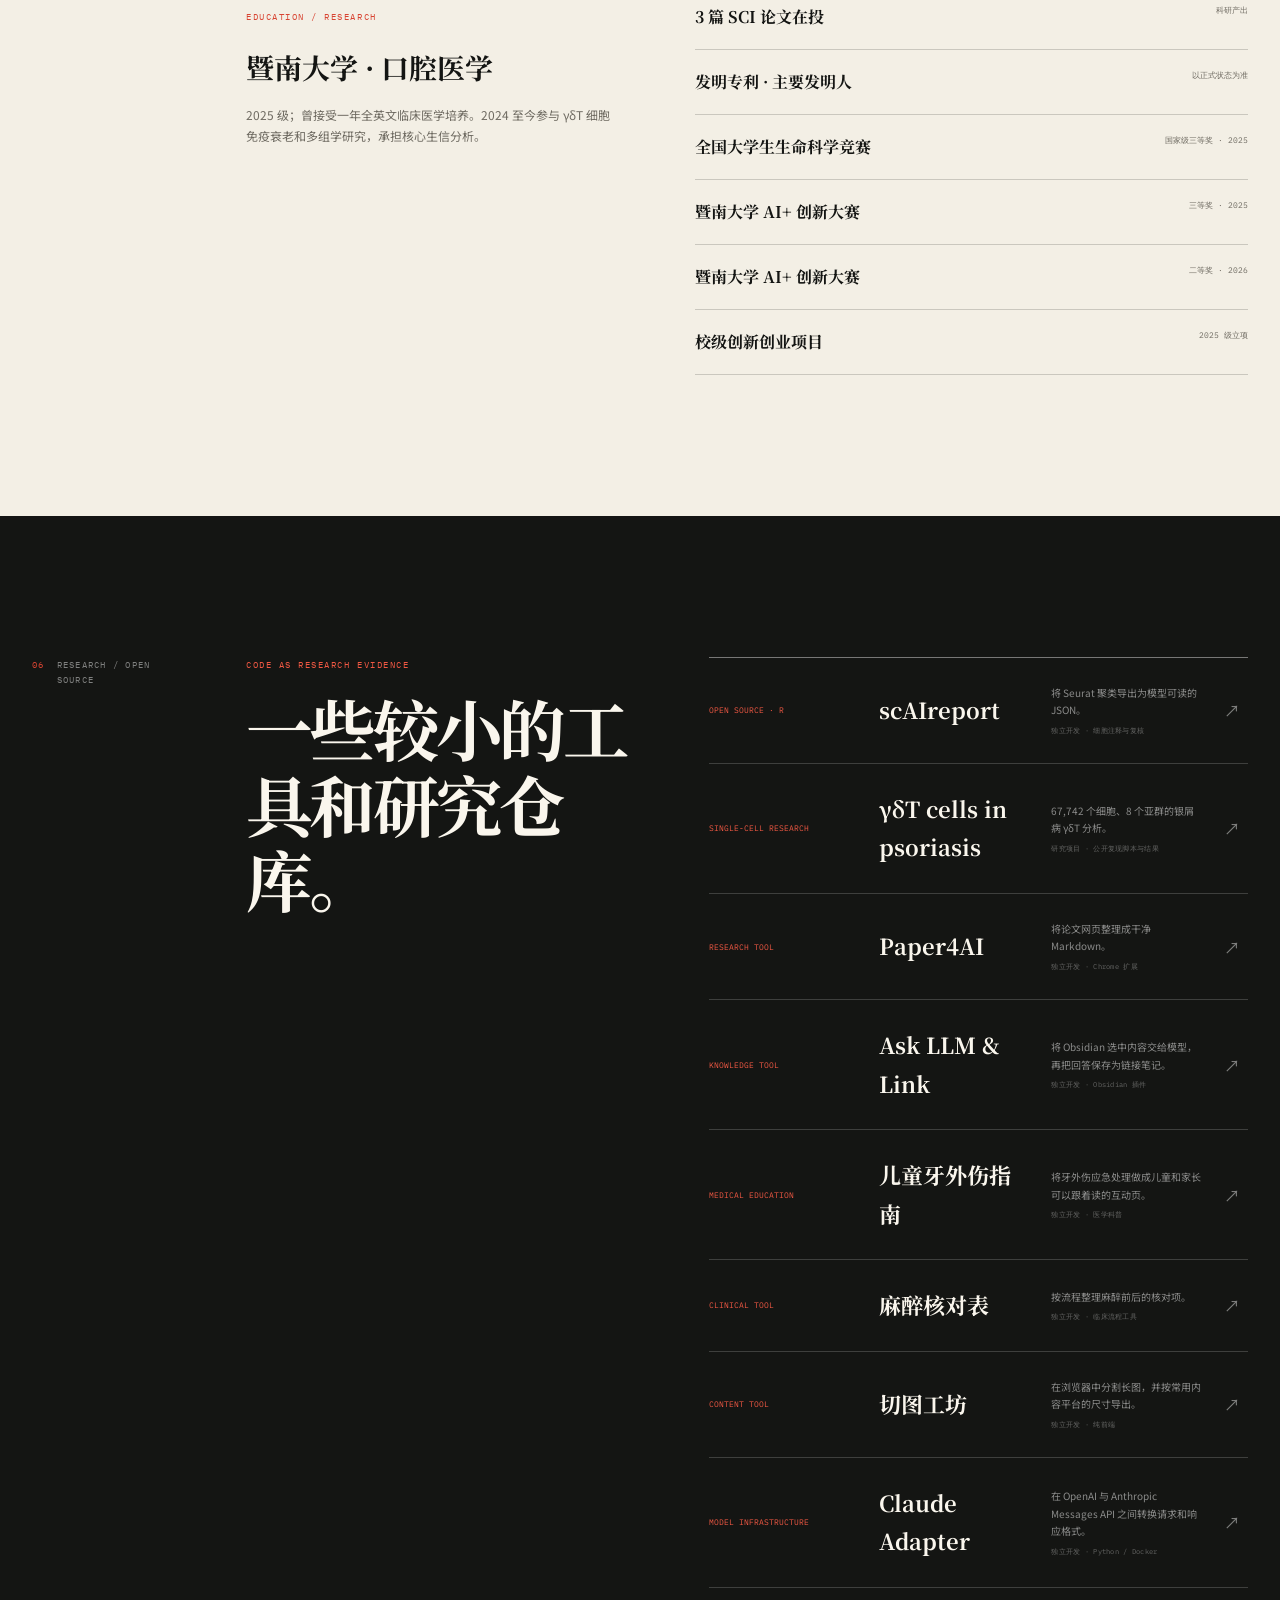
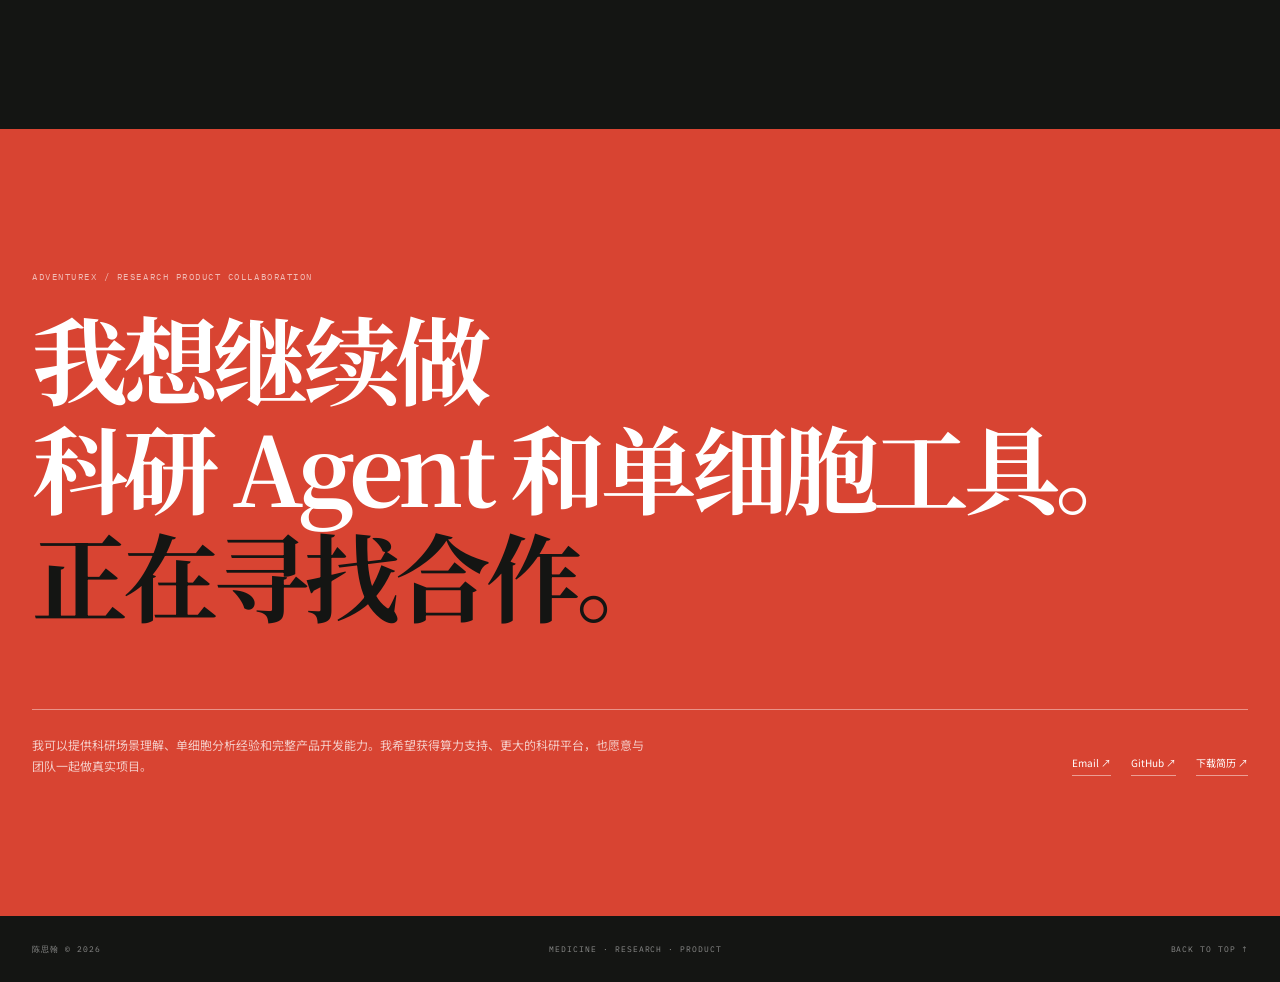
==== commit f6fbdaf3: "feat: refine portfolio interaction and evidence UI" ====
--- a/index.html
+++ b/index.html
@@ -22,6 +22,7 @@
     <link rel="stylesheet" href="styles/tokens.css" />
     <link rel="stylesheet" href="styles/base.css" />
     <link rel="stylesheet" href="styles/hero.css" />
+    <link rel="stylesheet" href="styles/builder-motion.css" />
     <link rel="stylesheet" href="styles/story.css" />
     <link rel="stylesheet" href="styles/projects.css" />
     <link rel="stylesheet" href="styles/responsive.css" />
@@ -78,10 +79,10 @@
               和单细胞分析工具，希望找到算力、平台与合作伙伴。
             </p>
             <div class="hero-actions">
-              <a class="button button-light" href="#scrna-omics"
+              <a class="button button-light" href="#scrna-omics" data-magnetic
                 >查看核心作品</a
               >
-              <a class="text-link" href="#contact">讨论合作 ↘</a>
+              <a class="text-link" href="#contact" data-magnetic>讨论合作 ↘</a>
             </div>
           </div>
         </div>
@@ -90,34 +91,118 @@
           <span>23.1291° N</span><span>113.2644° E</span
           ><span>GUANGZHOU · 2026</span>
         </div>
-        <a class="scroll-cue" href="#proof"><span>向下阅读</span><i></i></a>
+        <a class="scroll-cue" href="#build-path"
+          ><span>向下阅读</span><i></i
+        ></a>
       </section>
 
-      <section class="proof-strip" id="proof" aria-label="核心证据">
-        <div>
-          <span>RESEARCH OUTPUT</span><b>3 篇</b>
-          <p>SCI 论文在投</p>
-        </div>
-        <div>
-          <span>RESEARCH LEAD</span><b>2 项</b>
-          <p>科研项目负责人</p>
-        </div>
-        <div>
-          <span>SCRNA-OMICS</span><b>13 / 6 / 12</b>
-          <p>Skills / Agents / Hooks</p>
-        </div>
-        <div>
-          <span>REAL DELIVERY</span><b>2 个</b>
-          <p>真实项目分析</p>
-        </div>
-        <div>
-          <span>COMMUNITY</span><b>2 × 近 500</b>
-          <p>持续运营社群</p>
-        </div>
-        <div>
-          <span>MEDIA REACH</span><b>近 5,000</b>
-          <p>收藏与点赞</p>
-        </div>
+      <section
+        class="builder-journey"
+        id="build-path"
+        data-builder-journey
+        data-chapter="builder"
+        aria-labelledby="builder-title"
+      >
+        <div class="builder-intro">
+          <p class="eyebrow">BUILD LOG / FROM QUESTION TO PRODUCT</p>
+          <h2 id="builder-title">
+            从一个真问题开始，<br />把研究里的判断做成产品。
+          </h2>
+          <p>
+            做研究时遇到的重复操作、判断断点和复核困难，后来都成了产品的起点。
+            我会先在自己的项目里把方法跑通，再把它整理成别人也能接手的系统。
+          </p>
+        </div>
+
+        <div class="builder-path" aria-label="从科研问题到产品的四步构建路径">
+          <div class="builder-path-line" aria-hidden="true">
+            <i data-builder-progress></i>
+          </div>
+          <article data-builder-step>
+            <span class="builder-step-number">01</span>
+            <p class="builder-step-label">问题 / QUESTION</p>
+            <h3>先找到判断最容易断掉的地方。</h3>
+            <p>
+              单细胞分析并不缺脚本，缺的是为什么这样做、出了问题如何回退，以及谁来复核。
+            </p>
+            <small>真实研究现场 · γδT 细胞与免疫衰老</small>
+          </article>
+          <article data-builder-step>
+            <span class="builder-step-number">02</span>
+            <p class="builder-step-label">实验 / TEST</p>
+            <h3>先在自己的分析里反复使用。</h3>
+            <p>
+              我把脚本、Agent
+              和检查点放进两个真实项目，用每次失败和返工校准下一版流程。
+            </p>
+            <small>2 个真实项目 · 分析与复核同步迭代</small>
+          </article>
+          <article data-builder-step>
+            <span class="builder-step-number">03</span>
+            <p class="builder-step-label">系统 / SYSTEM</p>
+            <h3>把个人经验变成可接管的工作流。</h3>
+            <p>
+              13 个领域 Skills、6 类 Agents 和 12 个 Hooks
+              负责阶段约束、执行、记录与质量检查。
+            </p>
+            <small>关键节点由分析员确认 · 操作过程自动留档</small>
+          </article>
+          <article data-builder-step>
+            <span class="builder-step-number">04</span>
+            <p class="builder-step-label">产品 / PRODUCT</p>
+            <h3>让研究者能看懂、能使用、能质疑。</h3>
+            <p>
+              scrna-omics
+              是目前最完整的一次交付；同样的方法也被我用在观点调研和个人成长产品中。
+            </p>
+            <small>科研理解 × 全栈交付 × 产品判断</small>
+          </article>
+        </div>
+
+        <aside class="builder-evidence" aria-label="长期构建投入快照">
+          <div class="builder-evidence-heading">
+            <span>LOCAL BUILD SNAPSHOT</span>
+            <h3>持续构建留下的工作记录</h3>
+          </div>
+          <div class="builder-evidence-metrics">
+            <div>
+              <b>2026.03—07</b>
+              <span>CC-Switch 可核验区间</span>
+            </div>
+            <div>
+              <b data-count-value="44735">44,735</b>
+              <span>调用记录</span>
+            </div>
+            <div>
+              <b data-count-value="12">12</b>
+              <span>不同模型</span>
+            </div>
+            <div>
+              <b data-count-value="8.8" data-count-decimals="2">8.80</b
+              ><i>B Token</i>
+              <span>含输入、输出与缓存</span>
+            </div>
+          </div>
+          <div
+            class="builder-model-split"
+            aria-label="按工作流统计的 Token 分布"
+          >
+            <div>
+              <span>Codex · 5.42B</span><i><b style="--share: 61.6%"></b></i
+              ><small>19,296 次 · 3 个模型</small>
+            </div>
+            <div>
+              <span>Claude Code · 3.38B</span
+              ><i><b style="--share: 38.4%"></b></i
+              ><small>25,439 次 · 9 个模型</small>
+            </div>
+          </div>
+          <p class="builder-evidence-note">
+            数据来自 CC-Switch 本地统计；共 8,798,010,310 Token。Antigravity
+            与绕过 CC-Switch 的 API
+            尚未计入。该数字用于说明构建密度，不等同于产品成果。
+          </p>
+        </aside>
       </section>
 
       <section
@@ -562,123 +647,130 @@
             >
           </article>
 
-          <article class="risk-case">
-            <div class="risk-copy">
-              <p class="eyebrow">PUBLIC RESEARCH PRODUCT</p>
-              <h3>Claude 使用风险自测</h3>
-              <p>
-                我收集了 315 份问卷，纳入 249
-                个账号进行分析，再将可观察的风险信号做成在线自测。页面会区分调查结果与尚不能确定的原因。
-              </p>
-              <div class="risk-facts">
-                <span>315 份问卷</span><span>249 个纳入账号</span
-                ><span>1,872 个风险日</span>
+          <div class="media-side">
+            <details class="risk-case">
+              <summary class="risk-summary">
+                <p class="eyebrow">PUBLIC RESEARCH PRODUCT</p>
+                <h3>Claude 使用风险自测</h3>
+                <div class="risk-facts">
+                  <span>315 份问卷</span><span>249 个纳入账号</span
+                  ><span>1,872 个风险日</span>
+                </div>
+                <i>展开项目 ↘</i>
+              </summary>
+              <div class="risk-detail">
+                <div class="risk-copy">
+                  <p>
+                    我收集了 315 份问卷，纳入 249
+                    个账号进行分析，再将可观察的风险信号做成在线自测。页面会区分调查结果与尚不能确定的原因。
+                  </p>
+                  <div class="link-row">
+                    <a
+                      href="http://claude-risk.bsbsanwu.xyz"
+                      target="_blank"
+                      rel="noreferrer"
+                      >在线自测 ↗</a
+                    ><a
+                      href="https://github.com/cshinjnu-eng/claude-risk-study"
+                      target="_blank"
+                      rel="noreferrer"
+                      >研究仓库 ↗</a
+                    >
+                  </div>
+                </div>
+                <figure>
+                  <img
+                    src="assets/projects/claude-risk.png"
+                    alt="Claude 使用风险自测网站"
+                    loading="lazy"
+                  />
+                </figure>
               </div>
-              <div class="link-row">
+            </details>
+
+            <details class="media-archive">
+              <summary>
+                <span>VIDEO / VISUAL OUTPUT</span>
+                <b>4 条公开视频</b>
+                <i>展开查看 ↘</i>
+              </summary>
+              <div class="media-video-grid">
                 <a
-                  href="http://claude-risk.bsbsanwu.xyz"
+                  class="media-video-item"
+                  data-public-video
+                  href="https://www.xiaohongshu.com/explore/6a23b6a7000000003502f93f"
                   target="_blank"
                   rel="noreferrer"
-                  >在线自测 ↗</a
-                ><a
-                  href="https://github.com/cshinjnu-eng/claude-risk-study"
+                >
+                  <img
+                    src="assets/media/xhs-scrna.webp"
+                    alt="未来已至-生信分析新范式视频封面"
+                    loading="lazy"
+                  />
+                  <span
+                    ><small>2026-06-06 · 生信工作流</small
+                    ><b>未来已至-生信分析新范式</b></span
+                  >
+                  <i>↗</i>
+                </a>
+                <a
+                  class="media-video-item"
+                  data-public-video
+                  href="https://www.xiaohongshu.com/explore/6a0d05180000000036001c6d"
                   target="_blank"
                   rel="noreferrer"
-                  >研究仓库 ↗</a
                 >
+                  <img
+                    src="assets/media/xhs-first-love.webp"
+                    alt="你会用怎样一句话来描绘你的初恋视频封面"
+                    loading="lazy"
+                  />
+                  <span
+                    ><small>2026-05-20 · 数据与情绪叙事</small
+                    ><b>你会用怎样一句话来描绘你的初恋？</b></span
+                  >
+                  <i>↗</i>
+                </a>
+                <a
+                  class="media-video-item"
+                  data-public-video
+                  href="https://www.xiaohongshu.com/explore/6a095879000000003501fbf5"
+                  target="_blank"
+                  rel="noreferrer"
+                >
+                  <img
+                    src="assets/media/xhs-destiny.webp"
+                    alt="你过的这一生真的是你自己选的吗视频封面"
+                    loading="lazy"
+                  />
+                  <span
+                    ><small>2026-05-17 · 程序化概念短片</small
+                    ><b>你过的这一生，真的是你自己选的吗</b></span
+                  >
+                  <i>↗</i>
+                </a>
+                <a
+                  class="media-video-item"
+                  data-public-video
+                  href="https://www.xiaohongshu.com/explore/6a06ab44000000003502052f"
+                  target="_blank"
+                  rel="noreferrer"
+                >
+                  <img
+                    src="assets/media/xhs-llm-story.webp"
+                    alt="面对用户的倾述 AI 在想些什么视频封面"
+                    loading="lazy"
+                  />
+                  <span
+                    ><small>2026-05-15 · LLM 视觉表达</small
+                    ><b>面对用户的倾述，AI 在想些什么</b></span
+                  >
+                  <i>↗</i>
+                </a>
               </div>
-            </div>
-            <figure>
-              <img
-                src="assets/projects/claude-risk.png"
-                alt="Claude 使用风险自测网站"
-                loading="lazy"
-              />
-            </figure>
-          </article>
-        </div>
-
-        <details class="media-archive">
-          <summary>
-            <span>VIDEO / VISUAL OUTPUT</span>
-            <b>4 条公开视频</b>
-            <i>展开查看 ↘</i>
-          </summary>
-          <div class="media-video-grid">
-            <a
-              class="media-video-item"
-              data-public-video
-              href="https://www.xiaohongshu.com/explore/6a23b6a7000000003502f93f"
-              target="_blank"
-              rel="noreferrer"
-            >
-              <img
-                src="assets/media/xhs-scrna.webp"
-                alt="未来已至-生信分析新范式视频封面"
-                loading="lazy"
-              />
-              <span
-                ><small>2026-06-06 · 生信工作流</small
-                ><b>未来已至-生信分析新范式</b></span
-              >
-              <i>↗</i>
-            </a>
-            <a
-              class="media-video-item"
-              data-public-video
-              href="https://www.xiaohongshu.com/explore/6a0d05180000000036001c6d"
-              target="_blank"
-              rel="noreferrer"
-            >
-              <img
-                src="assets/media/xhs-first-love.webp"
-                alt="你会用怎样一句话来描绘你的初恋视频封面"
-                loading="lazy"
-              />
-              <span
-                ><small>2026-05-20 · 数据与情绪叙事</small
-                ><b>你会用怎样一句话来描绘你的初恋？</b></span
-              >
-              <i>↗</i>
-            </a>
-            <a
-              class="media-video-item"
-              data-public-video
-              href="https://www.xiaohongshu.com/explore/6a095879000000003501fbf5"
-              target="_blank"
-              rel="noreferrer"
-            >
-              <img
-                src="assets/media/xhs-destiny.webp"
-                alt="你过的这一生真的是你自己选的吗视频封面"
-                loading="lazy"
-              />
-              <span
-                ><small>2026-05-17 · 程序化概念短片</small
-                ><b>你过的这一生，真的是你自己选的吗</b></span
-              >
-              <i>↗</i>
-            </a>
-            <a
-              class="media-video-item"
-              data-public-video
-              href="https://www.xiaohongshu.com/explore/6a06ab44000000003502052f"
-              target="_blank"
-              rel="noreferrer"
-            >
-              <img
-                src="assets/media/xhs-llm-story.webp"
-                alt="面对用户的倾述 AI 在想些什么视频封面"
-                loading="lazy"
-              />
-              <span
-                ><small>2026-05-15 · LLM 视觉表达</small
-                ><b>面对用户的倾述，AI 在想些什么</b></span
-              >
-              <i>↗</i>
-            </a>
-          </div>
-        </details>
+            </details>
+          </div>
+        </div>
       </section>
 
       <section
@@ -935,6 +1027,7 @@
 
     <script src="data/projects.js"></script>
     <script src="scripts/hero-motion.js"></script>
+    <script src="scripts/builder-motion.js"></script>
     <script src="scripts/scroll-story.js"></script>
     <script src="scripts/project-experience.js"></script>
     <script src="scripts/media-dialog.js"></script>
--- a/styles/hero.css
+++ b/styles/hero.css
@@ -26,7 +26,7 @@
 
 .hero-media > img {
   transform: scale(1.025) translate3d(var(--hero-x, 0), var(--hero-y, 0), 0);
-  transition: transform 800ms var(--ease-out);
+  transition: transform 1050ms var(--ease-out);
 }
 
 .hero-media > video {
@@ -40,18 +40,40 @@
 
 .hero-media::after {
   position: absolute;
+  z-index: 3;
   inset: 0;
   background: linear-gradient(90deg, rgba(9, 10, 9, 0.65), transparent 62%);
   content: "";
 }
 
+.hero-media::before {
+  position: absolute;
+  z-index: 2;
+  inset: 0;
+  background: radial-gradient(
+    circle 320px at var(--pointer-x, 68%) var(--pointer-y, 42%),
+    rgba(240, 88, 67, 0.22),
+    rgba(250, 246, 237, 0.07) 34%,
+    transparent 72%
+  );
+  content: "";
+  opacity: 0.18;
+  pointer-events: none;
+  transition: opacity 700ms ease;
+}
+
+.hero.is-pointer-active .hero-media::before {
+  opacity: 1;
+}
+
 .hero-depth {
   position: absolute;
+  z-index: 4;
   border: 1px solid rgba(255, 255, 255, 0.22);
   border-radius: 50%;
   pointer-events: none;
   transform: translate3d(var(--depth-x, 0), var(--depth-y, 0), 0);
-  transition: transform 700ms var(--ease-out);
+  transition: transform 900ms var(--ease-out);
 }
 
 .hero-depth-one {
@@ -70,6 +92,7 @@
 
 .hero-grain {
   position: absolute;
+  z-index: 5;
   inset: 0;
   opacity: 0.08;
   background-image: url("data:image/svg+xml,%3Csvg viewBox='0 0 180 180' xmlns='http://www.w3.org/2000/svg'%3E%3Cfilter id='n'%3E%3CfeTurbulence type='fractalNoise' baseFrequency='.9' numOctaves='3' stitchTiles='stitch'/%3E%3C/filter%3E%3Crect width='100%25' height='100%25' filter='url(%23n)' opacity='.42'/%3E%3C/svg%3E");
@@ -101,6 +124,8 @@
   font-weight: 600;
   letter-spacing: -0.06em;
   line-height: 0.94;
+  transform: translate3d(var(--title-x, 0), var(--title-y, 0), 0);
+  transition: transform 900ms var(--ease-out);
 }
 
 .hero-title span {
@@ -212,47 +237,3 @@
   height: 1px;
   background: rgba(255, 255, 255, 0.4);
 }
-
-.proof-strip {
-  display: grid;
-  grid-template-columns: repeat(6, 1fr);
-  padding: 0 max(32px, calc((100vw - 1440px) / 2));
-  border-bottom: 1px solid var(--ink);
-  background: var(--paper);
-}
-
-.proof-strip > div {
-  min-height: 142px;
-  padding: 24px 22px 20px 0;
-}
-
-.proof-strip > div + div {
-  padding-left: 22px;
-  border-left: 1px solid var(--line);
-}
-
-.proof-strip span,
-.proof-strip b,
-.proof-strip p {
-  display: block;
-}
-
-.proof-strip span {
-  color: var(--red);
-  font-family: var(--mono);
-  font-size: 8px;
-  letter-spacing: 0.12em;
-}
-
-.proof-strip b {
-  margin-top: 16px;
-  font-family: var(--display);
-  font-size: 26px;
-  letter-spacing: -0.05em;
-}
-
-.proof-strip p {
-  margin: 2px 0 0;
-  color: var(--muted);
-  font-size: 10px;
-}
--- a/styles/builder-motion.css
+++ b/styles/builder-motion.css
@@ -0,0 +1,478 @@
+.builder-journey {
+  position: relative;
+  width: var(--page);
+  margin: 0 auto;
+  padding: clamp(110px, 12vw, 180px) 0 clamp(90px, 10vw, 150px);
+  background: var(--paper);
+}
+
+.builder-journey::before {
+  position: absolute;
+  z-index: -1;
+  top: 0;
+  bottom: 0;
+  left: 50%;
+  width: 100vw;
+  background:
+    radial-gradient(
+      circle at 76% 16%,
+      rgba(216, 68, 50, 0.09),
+      transparent 28%
+    ),
+    linear-gradient(
+      90deg,
+      transparent 49.94%,
+      rgba(20, 21, 19, 0.05) 50%,
+      transparent 50.06%
+    );
+  content: "";
+  transform: translateX(-50%);
+}
+
+.builder-intro {
+  display: grid;
+  grid-template-columns: minmax(0, 1.3fr) minmax(260px, 0.55fr);
+  gap: 8vw;
+  align-items: end;
+}
+
+.builder-intro .eyebrow {
+  grid-column: 1 / -1;
+  margin-bottom: -4vw;
+}
+
+.builder-intro h2 {
+  max-width: 970px;
+  margin: 0;
+  font-family: var(--serif);
+  font-size: clamp(48px, 6.1vw, 92px);
+  letter-spacing: -0.06em;
+  line-height: 1.08;
+}
+
+.builder-intro > p:last-child {
+  max-width: 440px;
+  margin: 0 0 0.5em;
+  color: var(--muted);
+  font-size: 12px;
+  line-height: 1.9;
+}
+
+.builder-path {
+  position: relative;
+  display: grid;
+  grid-template-columns: repeat(4, 1fr);
+  gap: clamp(18px, 3vw, 48px);
+  margin-top: clamp(86px, 10vw, 150px);
+}
+
+.builder-path-line {
+  position: absolute;
+  top: 1px;
+  right: 0;
+  left: 0;
+  height: 1px;
+  overflow: hidden;
+  background: var(--line);
+}
+
+.builder-path-line i {
+  display: block;
+  width: 100%;
+  height: 100%;
+  background: var(--red);
+  transform: scaleX(var(--builder-progress, 0));
+  transform-origin: left center;
+  transition: transform 120ms linear;
+}
+
+.builder-path article {
+  position: relative;
+  min-height: 370px;
+  padding-top: 34px;
+  opacity: 1;
+  transform: none;
+  transition:
+    opacity 580ms ease,
+    transform 700ms var(--ease-out);
+}
+
+.builder-journey[data-motion-ready="true"]
+  .builder-path
+  article:not(.is-active) {
+  opacity: 0.36;
+  transform: translateY(40px);
+}
+
+.builder-path article:nth-of-type(even) {
+  margin-top: 86px;
+}
+
+.builder-path article::before {
+  position: absolute;
+  top: -5px;
+  left: 0;
+  width: 11px;
+  height: 11px;
+  border: 3px solid var(--paper);
+  border-radius: 50%;
+  background: var(--muted);
+  box-shadow: 0 0 0 1px var(--line);
+  content: "";
+  transition:
+    background 260ms ease,
+    transform 420ms var(--ease-out);
+}
+
+.builder-path article.is-active {
+  opacity: 1;
+  transform: none;
+}
+
+.builder-path article.is-active::before {
+  background: var(--red);
+  transform: scale(1.22);
+}
+
+.builder-step-number {
+  display: block;
+  color: rgba(20, 21, 19, 0.08);
+  font-family: var(--display);
+  font-size: clamp(56px, 6vw, 92px);
+  font-weight: 600;
+  letter-spacing: -0.08em;
+  line-height: 0.85;
+}
+
+.builder-step-label {
+  margin: 24px 0 0;
+  color: var(--red);
+  font-family: var(--mono);
+  font-size: 8px;
+  letter-spacing: 0.14em;
+}
+
+.builder-path h3 {
+  max-width: 270px;
+  margin: 18px 0 14px;
+  font-family: var(--serif);
+  font-size: clamp(22px, 2vw, 29px);
+  line-height: 1.32;
+}
+
+.builder-path article > p:not(.builder-step-label) {
+  max-width: 280px;
+  margin: 0;
+  color: var(--muted);
+  font-size: 11px;
+}
+
+.builder-path small {
+  display: block;
+  max-width: 270px;
+  margin-top: 28px;
+  padding-top: 12px;
+  border-top: 1px solid var(--line);
+  color: var(--ink-soft);
+  font-family: var(--mono);
+  font-size: 7px;
+  letter-spacing: 0.05em;
+  line-height: 1.7;
+}
+
+.builder-evidence {
+  display: grid;
+  grid-template-columns: minmax(180px, 0.42fr) minmax(0, 1.58fr);
+  gap: 28px 5vw;
+  align-items: start;
+  margin-top: clamp(62px, 7vw, 100px);
+  padding: 34px 38px;
+  background: var(--ink);
+  color: var(--cream);
+}
+
+.builder-evidence-heading span {
+  color: var(--red-bright);
+  font-family: var(--mono);
+  font-size: 7px;
+  letter-spacing: 0.14em;
+}
+
+.builder-evidence-heading h3 {
+  margin: 9px 0 0;
+  font-family: var(--serif);
+  font-size: 20px;
+}
+
+.builder-evidence-metrics {
+  display: grid;
+  grid-template-columns: repeat(4, minmax(0, 1fr));
+  gap: 0;
+  border-top: 1px solid var(--line-light);
+}
+
+.builder-evidence-metrics > div {
+  min-width: 0;
+  padding: 18px 20px 14px 0;
+}
+
+.builder-evidence-metrics > div + div {
+  padding-left: 20px;
+  border-left: 1px solid var(--line-light);
+}
+
+.builder-evidence-metrics b,
+.builder-evidence-metrics i,
+.builder-evidence-metrics span {
+  display: block;
+}
+
+.builder-evidence-metrics b {
+  margin: 0;
+  font-family: var(--display);
+  font-size: clamp(24px, 2.4vw, 38px);
+  font-style: normal;
+  font-weight: 500;
+  letter-spacing: -0.03em;
+  line-height: 1.05;
+}
+
+.builder-evidence-metrics div:nth-child(2) b,
+.builder-evidence-metrics div:nth-child(3) b,
+.builder-evidence-metrics div:nth-child(4) b {
+  color: var(--red-bright);
+  font-variant-numeric: tabular-nums;
+}
+
+.builder-evidence-metrics i {
+  margin-top: 3px;
+  color: var(--red-bright);
+  font-family: var(--mono);
+  font-size: 8px;
+  font-style: normal;
+}
+
+.builder-evidence-metrics span {
+  margin-top: 9px;
+  color: rgba(255, 255, 255, 0.46);
+  font-size: 8px;
+  line-height: 1.5;
+}
+
+.builder-model-split {
+  display: grid;
+  grid-column: 2;
+  grid-template-columns: repeat(2, minmax(0, 1fr));
+  gap: 30px;
+}
+
+.builder-model-split > div {
+  display: grid;
+  grid-template-columns: 1fr auto;
+  gap: 8px 16px;
+  align-items: center;
+}
+
+.builder-model-split span,
+.builder-model-split small {
+  font-family: var(--mono);
+  font-size: 7px;
+  letter-spacing: 0.05em;
+}
+
+.builder-model-split small {
+  color: rgba(255, 255, 255, 0.4);
+}
+
+.builder-model-split > div > i {
+  grid-column: 1 / -1;
+  height: 3px;
+  overflow: hidden;
+  background: rgba(255, 255, 255, 0.12);
+}
+
+.builder-model-split > div > i b {
+  display: block;
+  width: var(--share);
+  height: 100%;
+  background: var(--red-bright);
+}
+
+.builder-evidence-note {
+  grid-column: 1 / -1;
+  margin: 0;
+  padding-top: 18px;
+  border-top: 1px solid var(--line-light);
+  color: rgba(255, 255, 255, 0.5);
+  font-size: 9px;
+  line-height: 1.8;
+}
+
+[data-magnetic] {
+  --magnetic-x: 0px;
+  --magnetic-y: 0px;
+  transform: translate3d(var(--magnetic-x), var(--magnetic-y), 0);
+  will-change: transform;
+}
+
+[data-magnetic].is-magnetic {
+  transition: transform 80ms linear;
+}
+
+[data-magnetic]:not(.is-magnetic) {
+  transition: transform 320ms var(--ease-out);
+}
+
+.button[data-magnetic]:hover {
+  transform: translate3d(var(--magnetic-x), var(--magnetic-y), 0) scale(1.015);
+}
+
+@media (max-width: 1024px) {
+  .builder-intro {
+    grid-template-columns: minmax(0, 1.15fr) minmax(240px, 0.65fr);
+  }
+
+  .builder-path {
+    grid-template-columns: 1fr;
+  }
+
+  .builder-path-line {
+    top: 0;
+    bottom: 0;
+    left: 7px;
+    width: 1px;
+    height: auto;
+  }
+
+  .builder-path-line i {
+    width: 100%;
+    height: 100%;
+    transform: scaleY(var(--builder-progress, 0));
+    transform-origin: center top;
+  }
+
+  .builder-path article,
+  .builder-path article:nth-of-type(even) {
+    min-height: 275px;
+    margin: 0;
+    padding: 38px 28px 24px 40px;
+  }
+
+  .builder-path h3 {
+    max-width: 560px;
+  }
+
+  .builder-path article > p:not(.builder-step-label) {
+    max-width: 650px;
+  }
+
+  .builder-path small {
+    max-width: 520px;
+  }
+
+  .builder-path article::before {
+    top: 0;
+    left: 2px;
+  }
+
+  .builder-evidence {
+    grid-template-columns: 1fr;
+  }
+
+  .builder-evidence-metrics,
+  .builder-model-split,
+  .builder-evidence-note {
+    grid-column: 1 / -1;
+  }
+}
+
+@media (max-width: 560px) {
+  .builder-journey {
+    width: calc(100vw - 32px);
+    padding: 90px 0 72px;
+  }
+
+  .builder-intro {
+    grid-template-columns: 1fr;
+    gap: 28px;
+  }
+
+  .builder-intro .eyebrow {
+    grid-column: 1;
+    margin-bottom: 0;
+  }
+
+  .builder-intro h2 {
+    font-size: 42px;
+  }
+
+  .builder-path {
+    grid-template-columns: 1fr;
+    margin-top: 70px;
+  }
+
+  .builder-path article,
+  .builder-path article:nth-of-type(even) {
+    min-height: 0;
+    padding: 34px 6px 58px 38px;
+  }
+
+  .builder-step-number {
+    font-size: 58px;
+  }
+
+  .builder-path h3,
+  .builder-path article > p:not(.builder-step-label),
+  .builder-path small {
+    max-width: none;
+  }
+
+  .builder-evidence {
+    grid-template-columns: 1fr;
+    gap: 28px;
+    margin-right: -16px;
+    margin-left: -16px;
+    padding: 30px 22px;
+  }
+
+  .builder-evidence-metrics {
+    grid-template-columns: repeat(2, minmax(0, 1fr));
+  }
+
+  .builder-evidence-metrics > div,
+  .builder-evidence-metrics > div + div {
+    padding: 16px 12px 14px 0;
+    border-right: 0;
+    border-bottom: 1px solid var(--line-light);
+    border-left: 0;
+  }
+
+  .builder-evidence-metrics > div:nth-child(even) {
+    padding-left: 14px;
+    border-left: 1px solid var(--line-light);
+  }
+
+  .builder-model-split {
+    grid-template-columns: 1fr;
+  }
+
+  .builder-evidence-note {
+    grid-column: 1;
+  }
+}
+
+@media (prefers-reduced-motion: reduce) {
+  .builder-path-line i {
+    transform: none;
+  }
+
+  .builder-path article {
+    opacity: 1 !important;
+    transform: none !important;
+  }
+
+  [data-magnetic] {
+    transform: none !important;
+    will-change: auto;
+  }
+}
--- a/styles/projects.css
+++ b/styles/projects.css
@@ -423,11 +423,10 @@
   right: 20px;
   bottom: 22px;
   width: 58%;
-  height: 64%;
   border: 1px solid rgba(20, 21, 19, 0.16);
   border-radius: 5px;
-  object-fit: cover;
-  object-position: top;
+  height: auto;
+  object-fit: contain;
   box-shadow: 0 24px 60px rgba(20, 21, 19, 0.3);
 }
 
@@ -475,6 +474,7 @@
   display: grid;
   grid-template-columns: 0.72fr 1.28fr;
   gap: 24px;
+  align-items: start;
   margin-top: 68px;
 }
 
@@ -490,21 +490,21 @@
 }
 
 .media-profile h3 {
-  margin: 70px 0 18px;
+  margin: 42px 0 18px;
   font-family: var(--serif);
   font-size: 32px;
   line-height: 1.3;
 }
 
 .media-bio {
-  margin: 0 0 38px;
+  margin: 0 0 28px;
   color: rgba(255, 255, 255, 0.68);
   font-size: 11px;
   line-height: 1.85;
 }
 
 .media-numbers > div {
-  padding: 18px 0;
+  padding: 13px 0;
   border-top: 1px solid rgba(255, 255, 255, 0.23);
 }
 
@@ -526,33 +526,84 @@
 
 .media-profile .text-link {
   display: inline-block;
-  margin-top: 34px;
+  margin-top: 24px;
   border-color: rgba(255, 255, 255, 0.45);
   color: white;
 }
 
 .risk-case {
-  display: grid;
   min-width: 0;
-  grid-template-columns: 0.82fr 1.18fr;
   overflow: hidden;
   border: 1px solid var(--line);
   border-radius: var(--radius-media);
   background: var(--paper);
 }
 
+.media-side {
+  display: grid;
+  min-width: 0;
+  gap: 24px;
+  align-self: start;
+}
+
+.risk-case > summary {
+  list-style: none;
+}
+
+.risk-case > summary::-webkit-details-marker {
+  display: none;
+}
+
+.risk-summary {
+  position: relative;
+  display: grid;
+  min-height: 230px;
+  grid-template-columns: 1fr auto;
+  gap: 14px 24px;
+  align-content: center;
+  padding: 34px;
+  cursor: pointer;
+}
+
+.risk-summary .eyebrow,
+.risk-summary h3,
+.risk-summary .risk-facts {
+  grid-column: 1;
+}
+
+.risk-summary h3 {
+  margin: 0;
+  font-family: var(--serif);
+  font-size: 34px;
+}
+
+.risk-summary > i {
+  grid-row: 1 / 4;
+  grid-column: 2;
+  align-self: center;
+  color: var(--muted);
+  font-family: var(--mono);
+  font-size: 8px;
+  font-style: normal;
+  transition: transform 220ms var(--ease-out);
+}
+
+.risk-case[open] .risk-summary > i {
+  transform: rotate(180deg);
+}
+
+.risk-detail {
+  display: grid;
+  grid-template-columns: 0.82fr 1.18fr;
+  border-top: 1px solid var(--line);
+}
+
 .risk-copy {
   align-self: center;
   padding: 34px;
 }
 
-.risk-copy h3 {
-  margin: 20px 0;
-  font-family: var(--serif);
-  font-size: 34px;
-}
-
-.risk-copy > p:not(.eyebrow) {
+.risk-copy > p {
   color: var(--muted);
   font-size: 11px;
 }
@@ -561,20 +612,20 @@
   display: flex;
   flex-wrap: wrap;
   gap: 8px 14px;
-  margin-top: 26px;
+  margin-top: 0;
   color: var(--red);
   font-family: var(--mono);
   font-size: 8px;
 }
 
-.risk-case figure {
+.risk-detail figure {
   min-height: 620px;
   margin: 0;
   overflow: hidden;
   background: var(--ink);
 }
 
-.risk-case figure img {
+.risk-detail figure img {
   width: 100%;
   height: 100%;
   object-fit: cover;
@@ -582,8 +633,7 @@
 }
 
 .media-archive {
-  grid-column: 2;
-  margin-top: 28px;
+  margin-top: 0;
   border-top: 1px solid var(--ink);
   border-bottom: 1px solid var(--line);
 }
--- a/styles/responsive.css
+++ b/styles/responsive.css
@@ -32,11 +32,11 @@
     grid-template-columns: 0.62fr 1.38fr;
   }
 
-  .risk-case {
-    grid-template-columns: 1fr;
-  }
-
-  .risk-case figure {
+  .risk-detail {
+    grid-template-columns: 1fr;
+  }
+
+  .risk-detail figure {
     min-height: 460px;
   }
 
@@ -80,18 +80,6 @@
 
   .hero-note {
     right: 28px;
-  }
-
-  .proof-strip {
-    grid-template-columns: repeat(3, 1fr);
-  }
-
-  .proof-strip > div:nth-child(4) {
-    border-left: 0;
-  }
-
-  .proof-strip > div:nth-child(n + 4) {
-    border-top: 1px solid var(--line);
   }
 
   .story,
@@ -255,30 +243,6 @@
     left: 22px;
   }
 
-  .proof-strip {
-    grid-template-columns: repeat(2, 1fr);
-    padding: 0 16px;
-  }
-
-  .proof-strip > div,
-  .proof-strip > div + div {
-    min-height: 120px;
-    padding: 18px 12px;
-    border-top: 1px solid var(--line);
-  }
-
-  .proof-strip > div:nth-child(odd) {
-    border-left: 0;
-  }
-
-  .proof-strip > div:nth-child(even) {
-    border-left: 1px solid var(--line);
-  }
-
-  .proof-strip b {
-    font-size: 22px;
-  }
-
   .story-heading h2,
   .work-heading h2,
   .media-heading h2,
@@ -420,7 +384,7 @@
     right: 10px;
     bottom: 20px;
     width: 68%;
-    height: 58%;
+    height: auto;
   }
 
   .cat-visual {
@@ -467,8 +431,17 @@
     font-size: 15px;
   }
 
-  .risk-case figure {
+  .risk-detail figure {
     min-height: 460px;
+  }
+
+  .risk-summary {
+    min-height: 190px;
+    padding: 26px;
+  }
+
+  .risk-summary h3 {
+    font-size: 27px;
   }
 
   .skill-ledger {
@@ -557,6 +530,7 @@
 
   .hero-media > img,
   .hero-depth,
+  .hero-title,
   .story-art img {
     transform: none !important;
   }
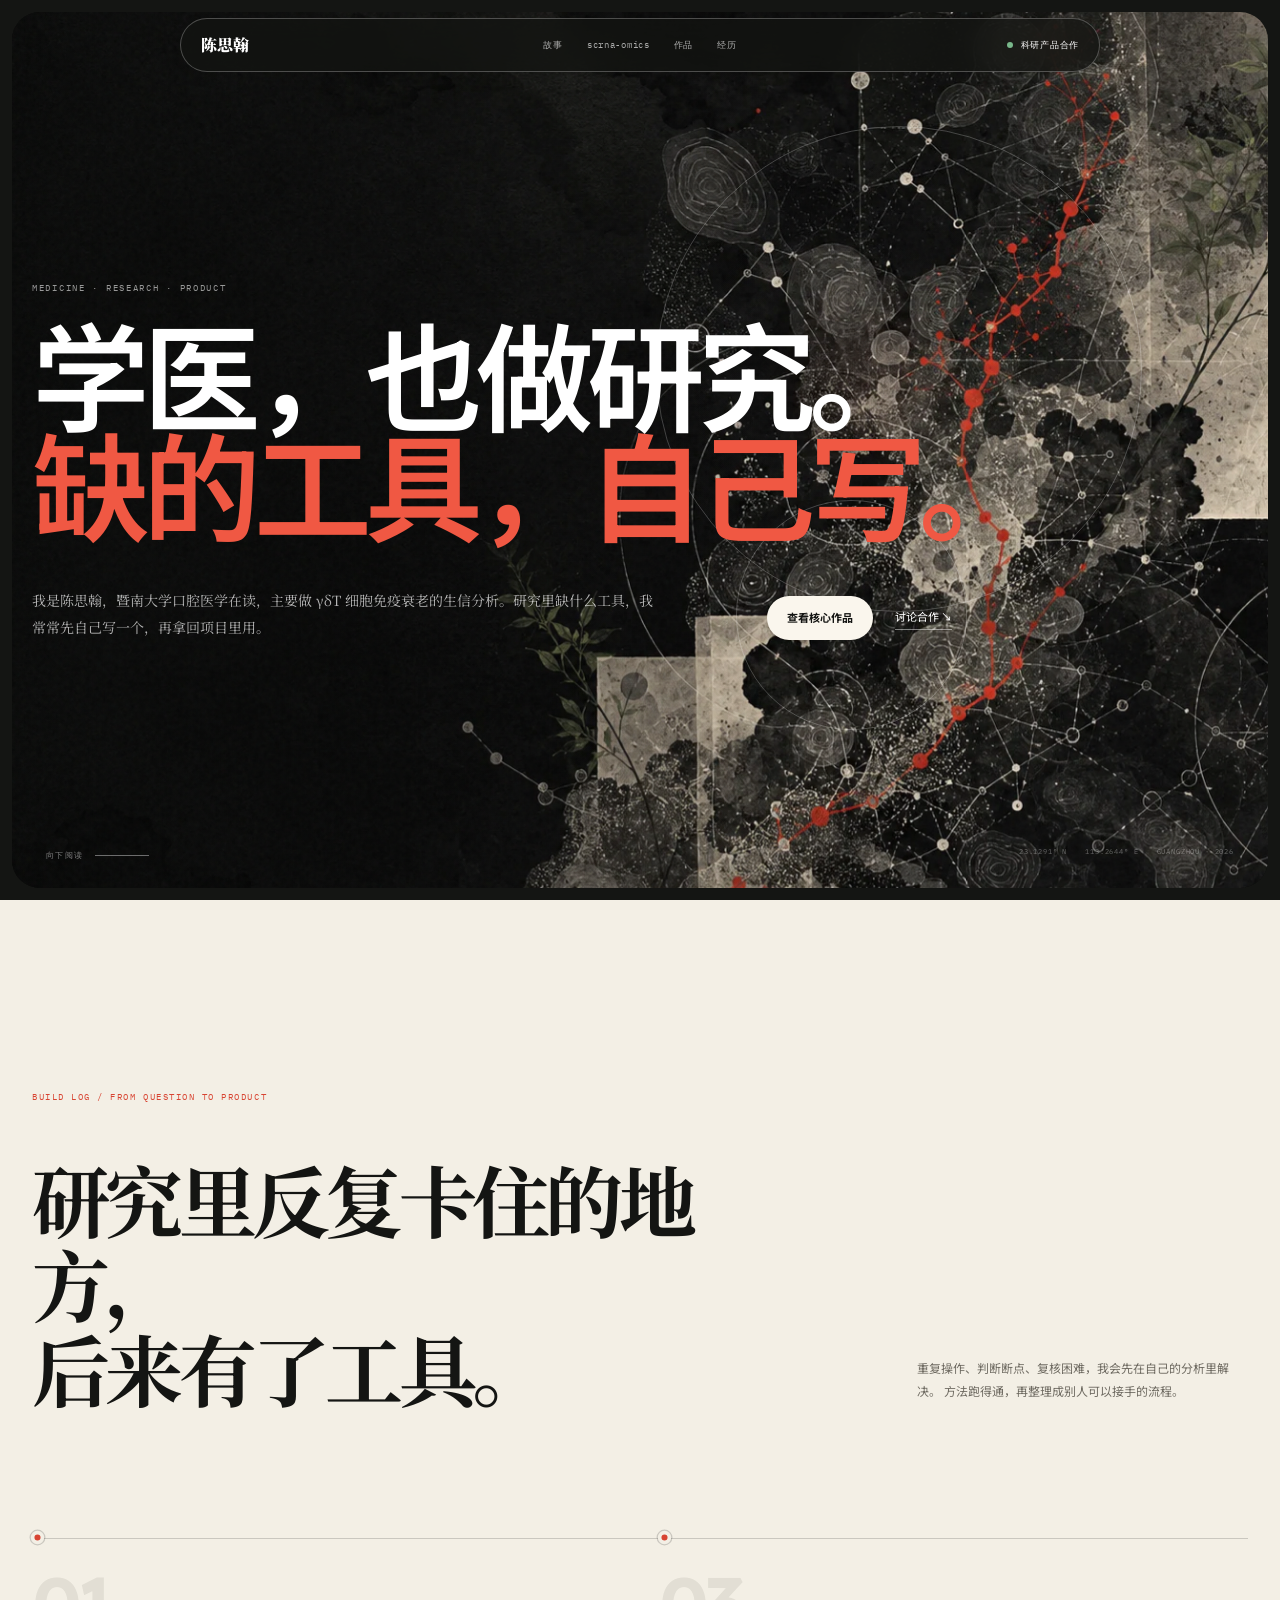
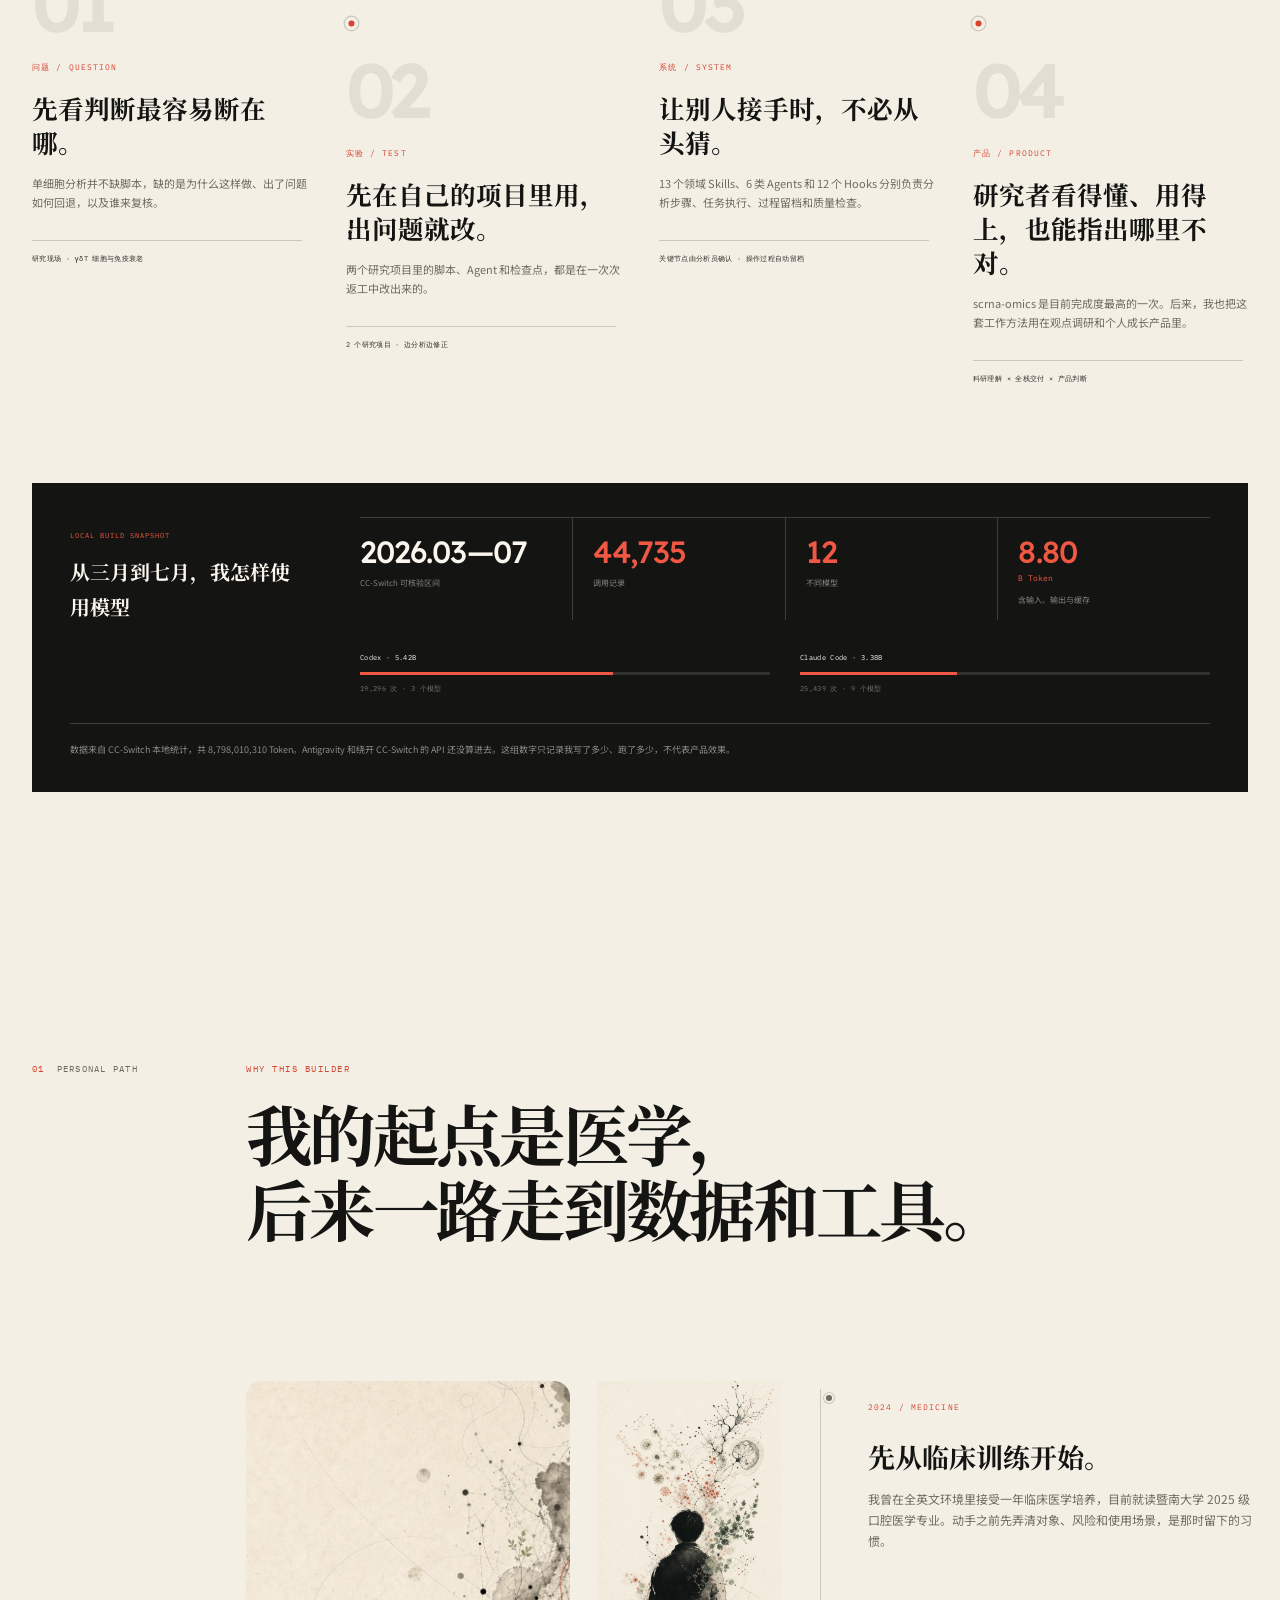
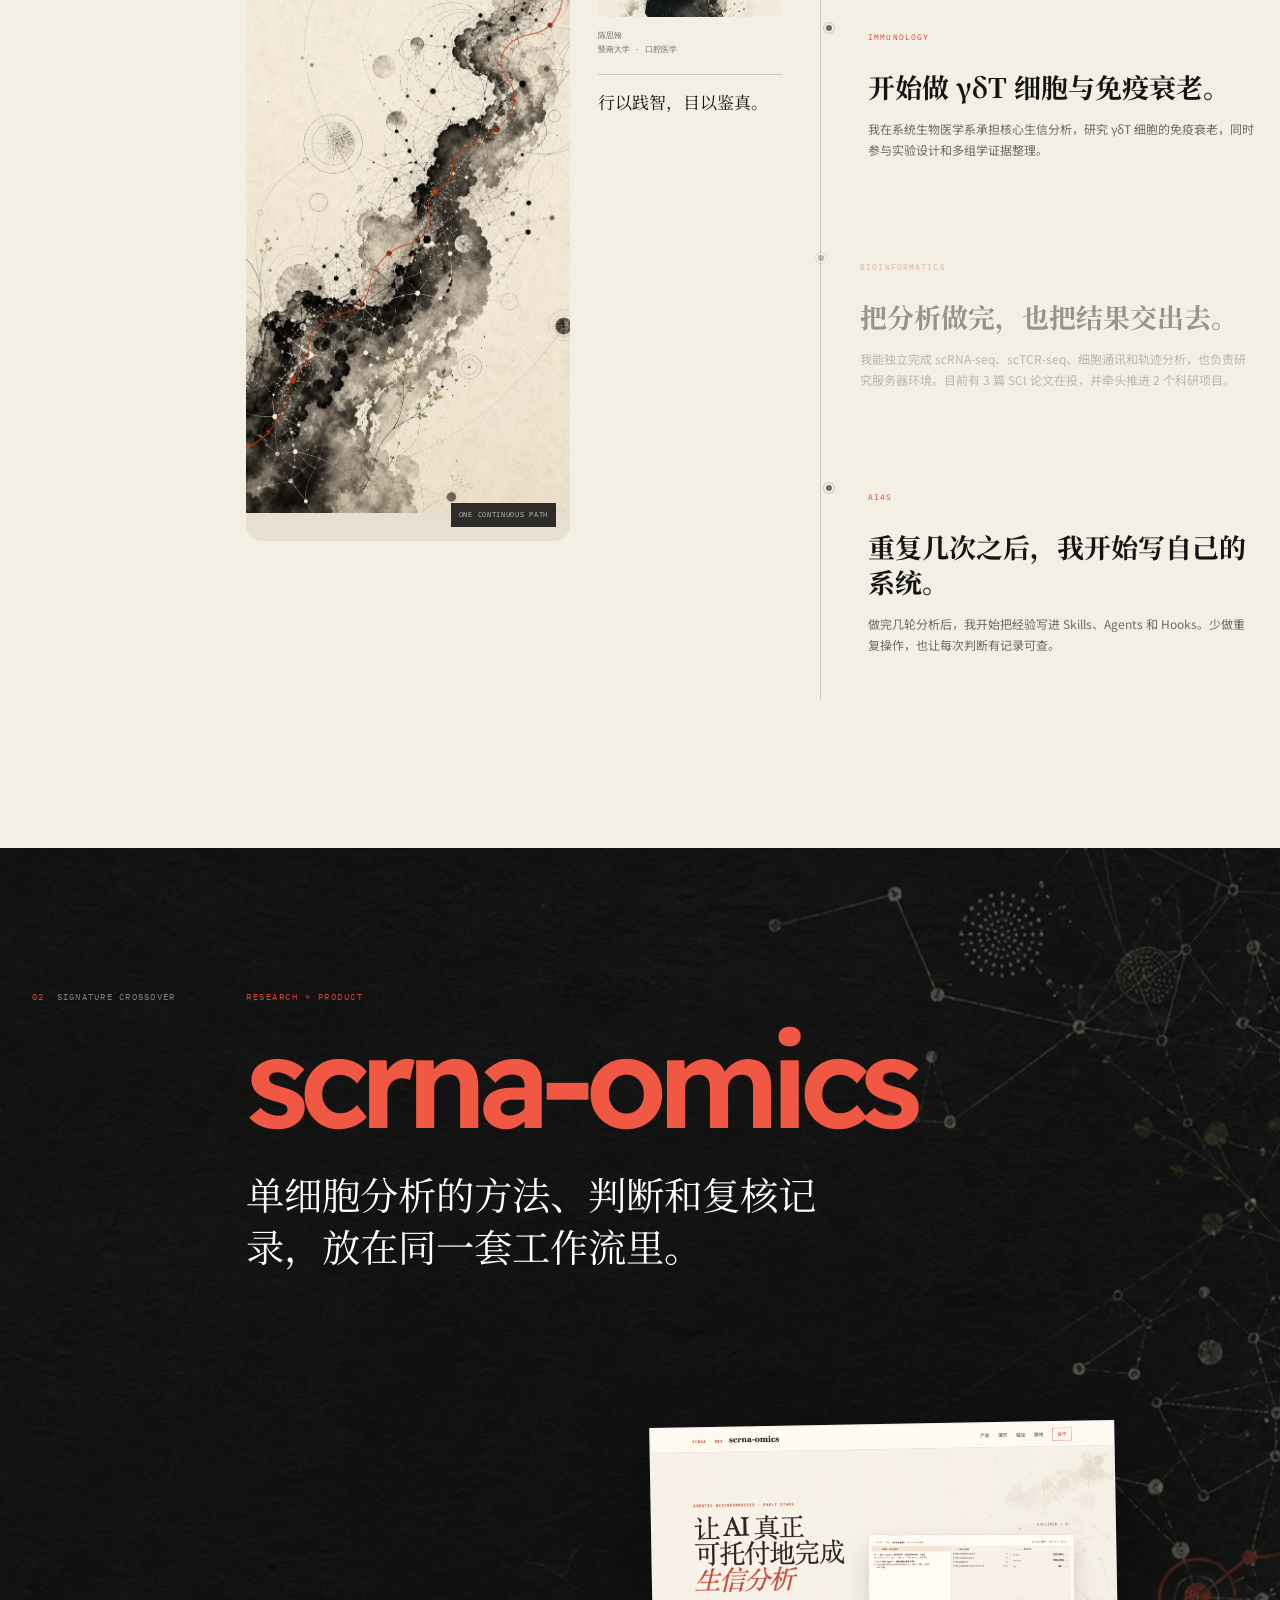
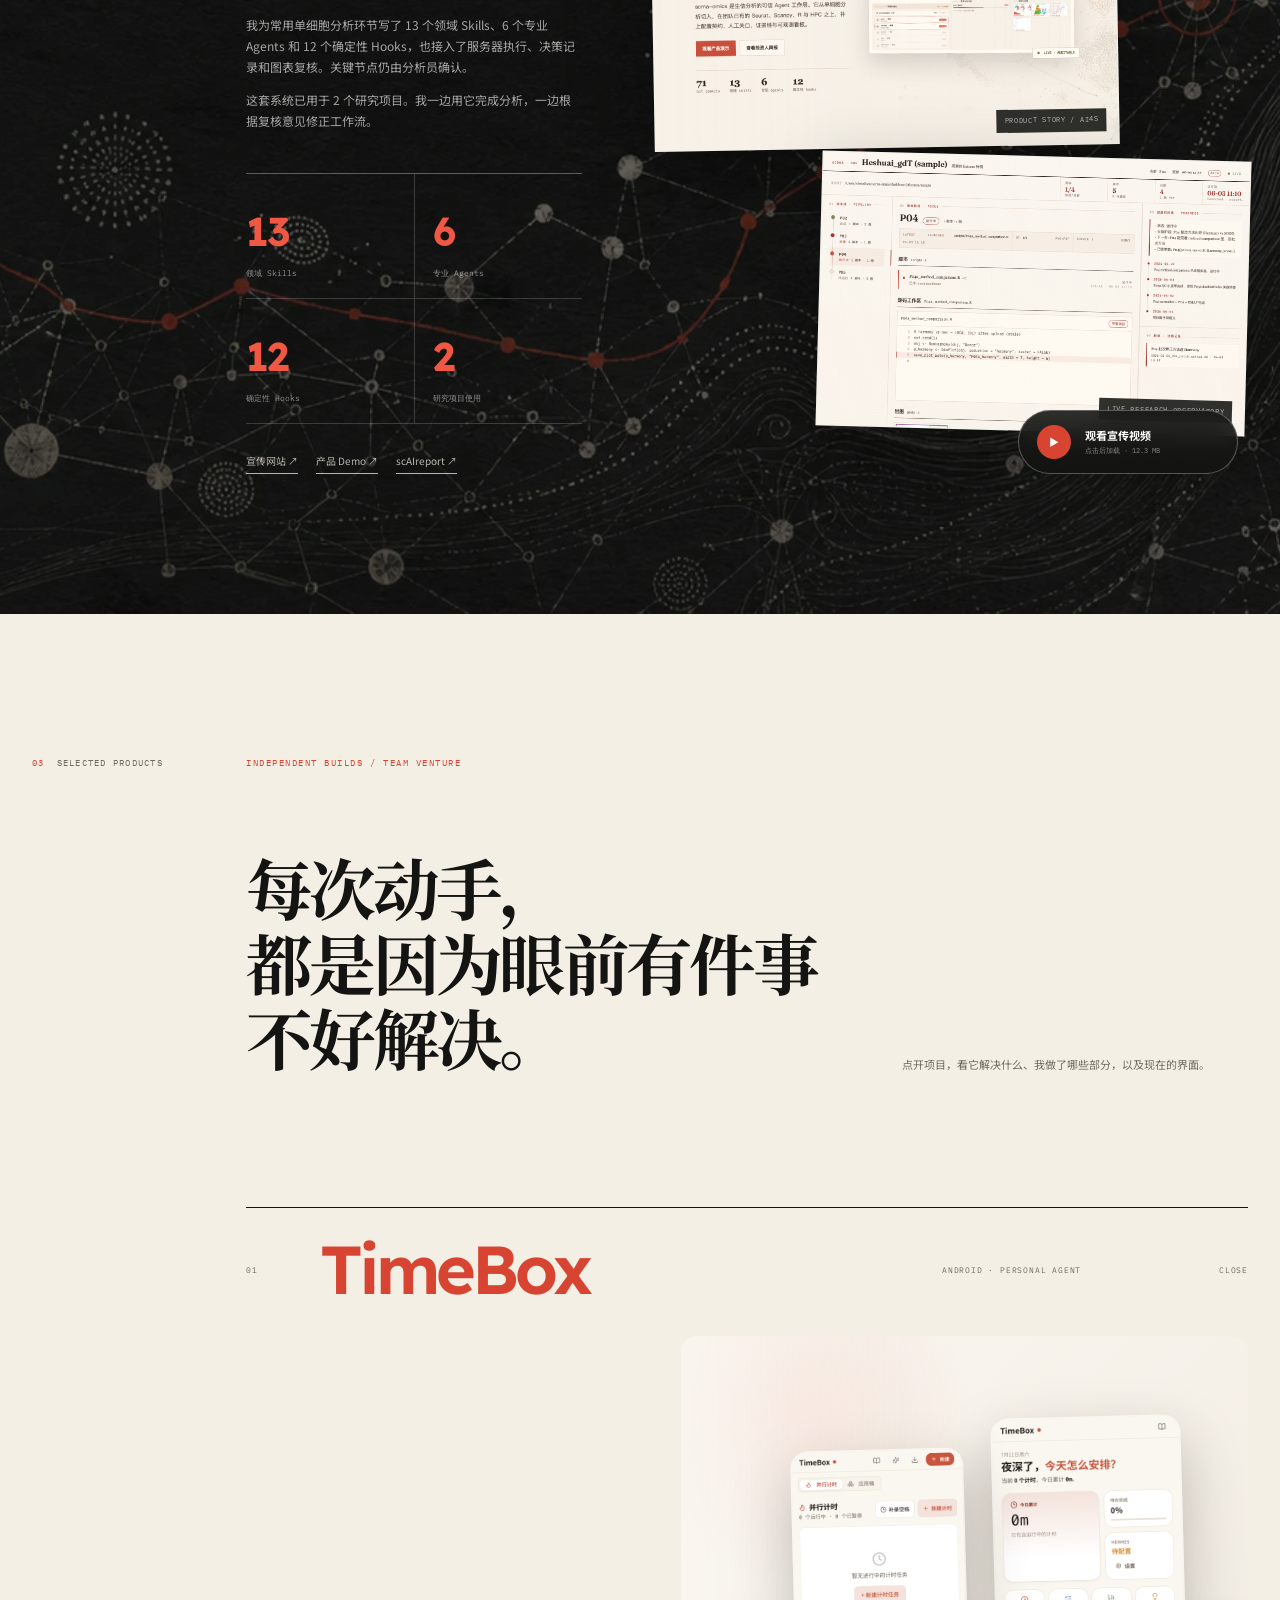
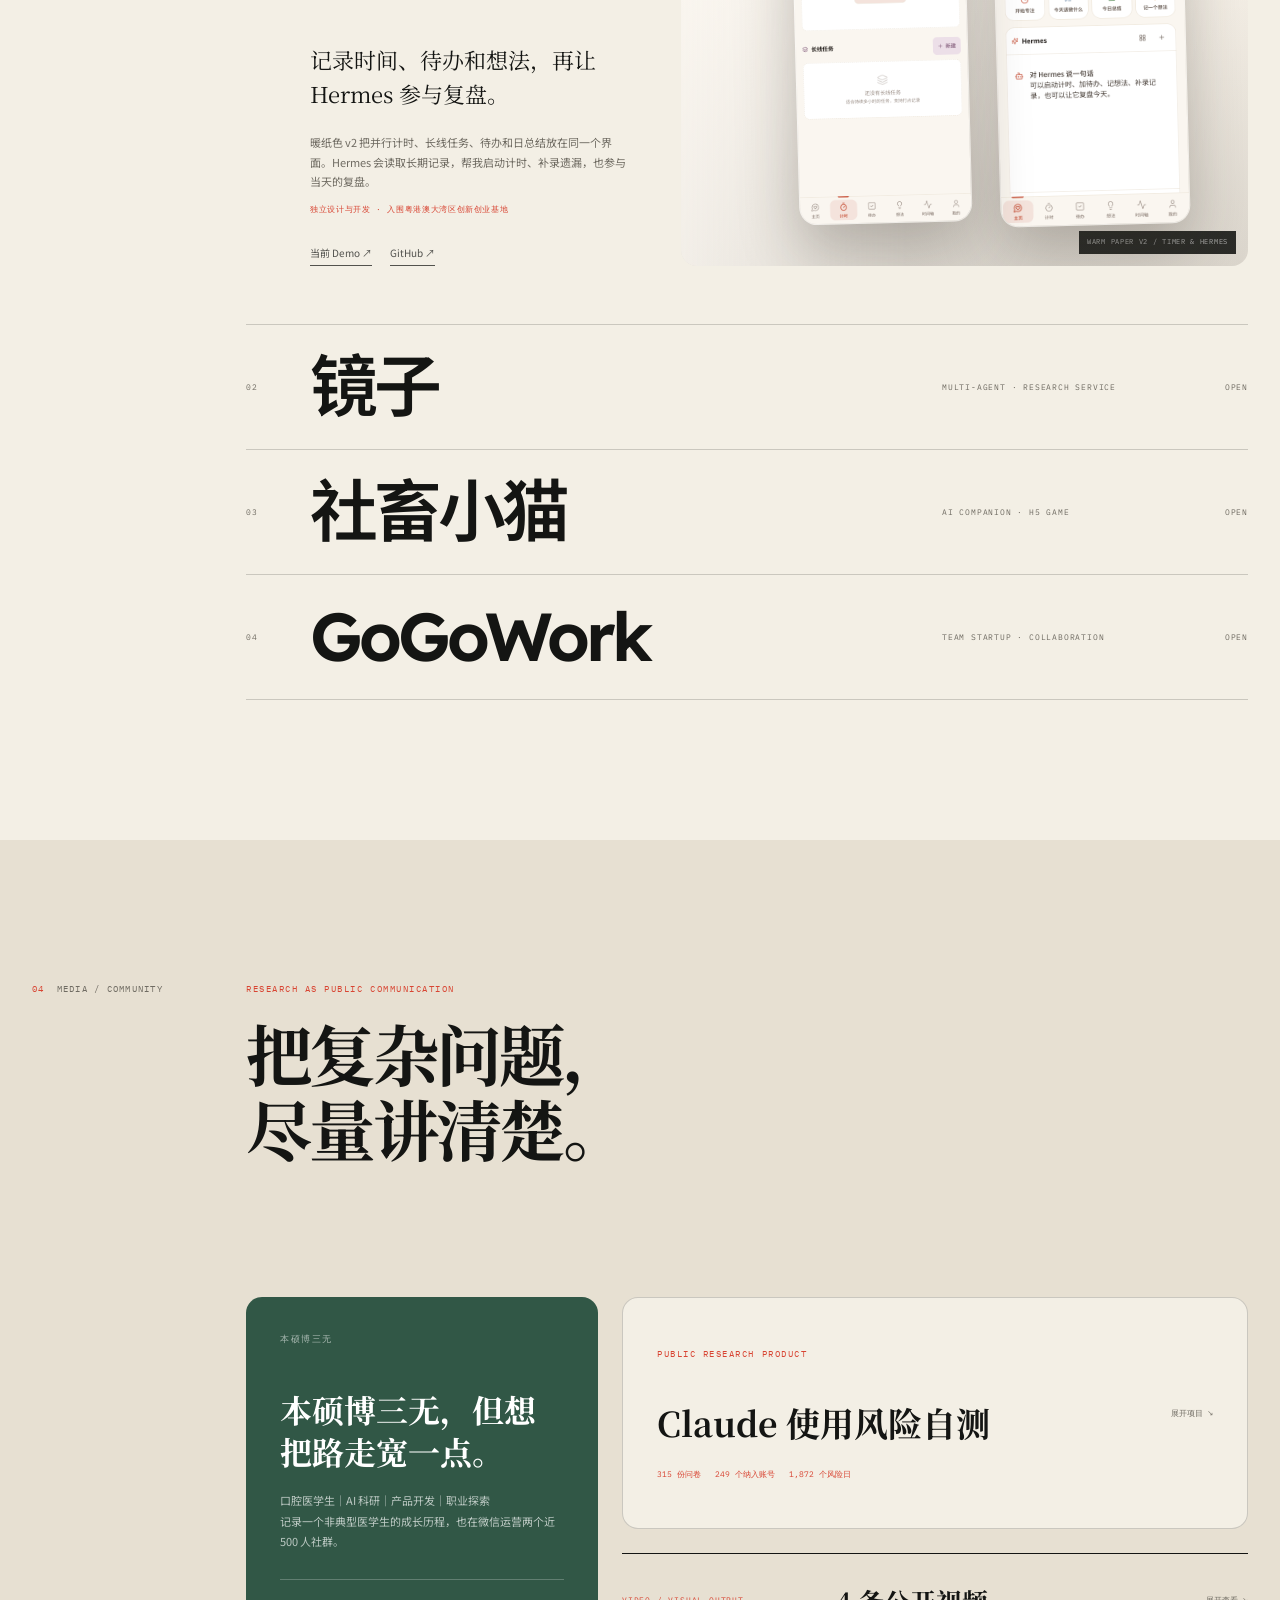
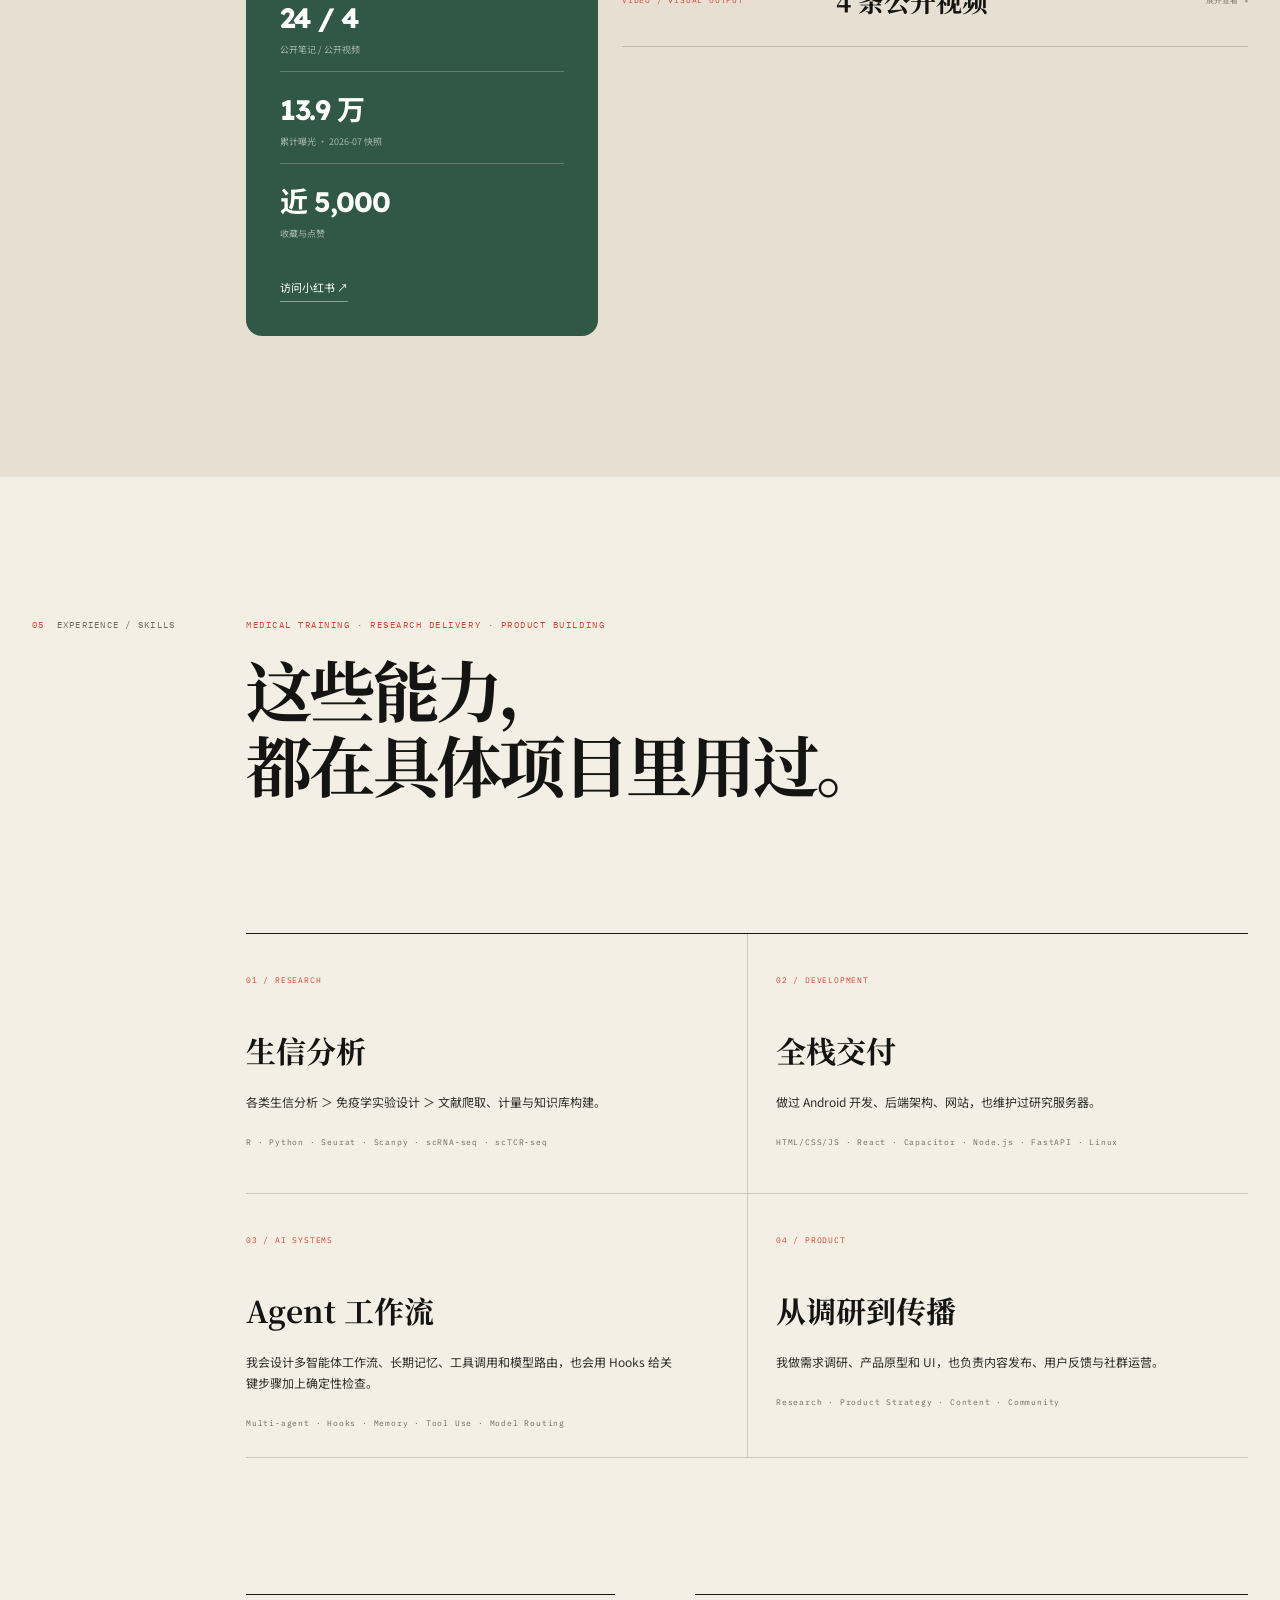
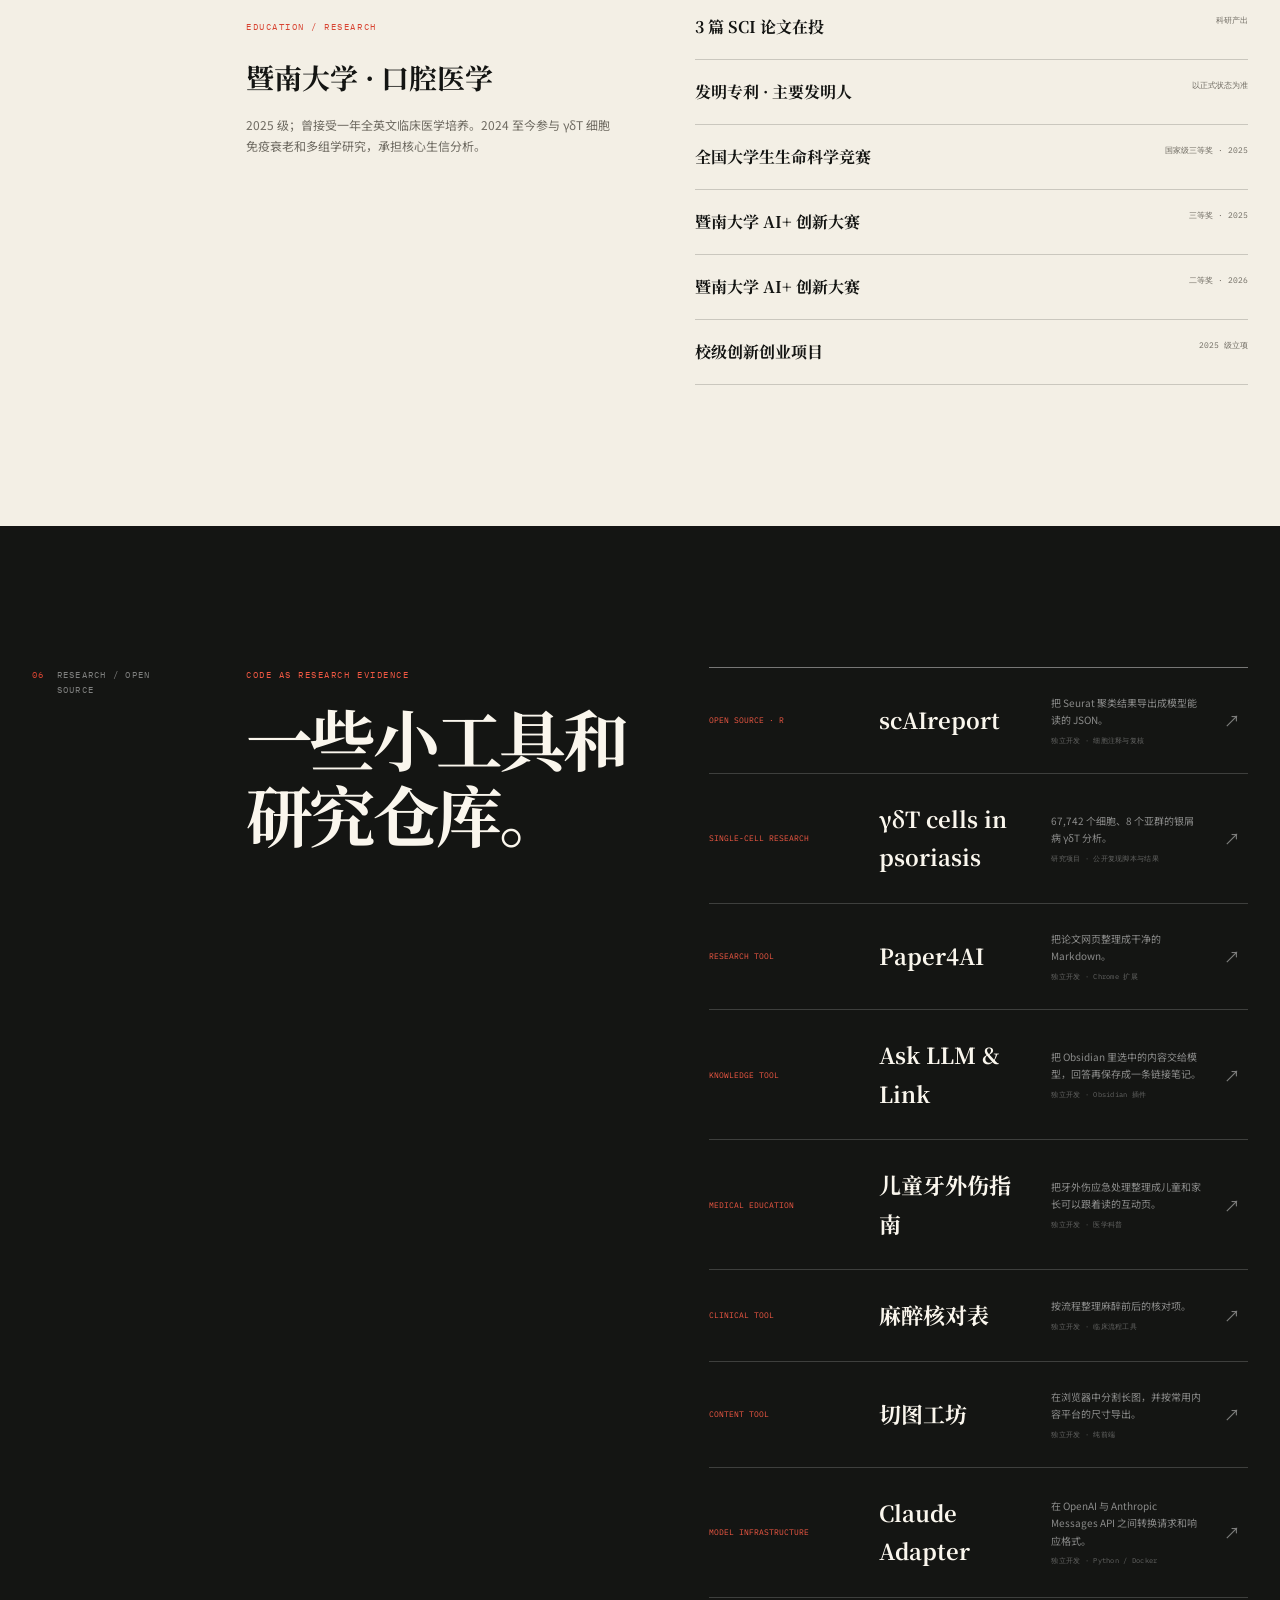
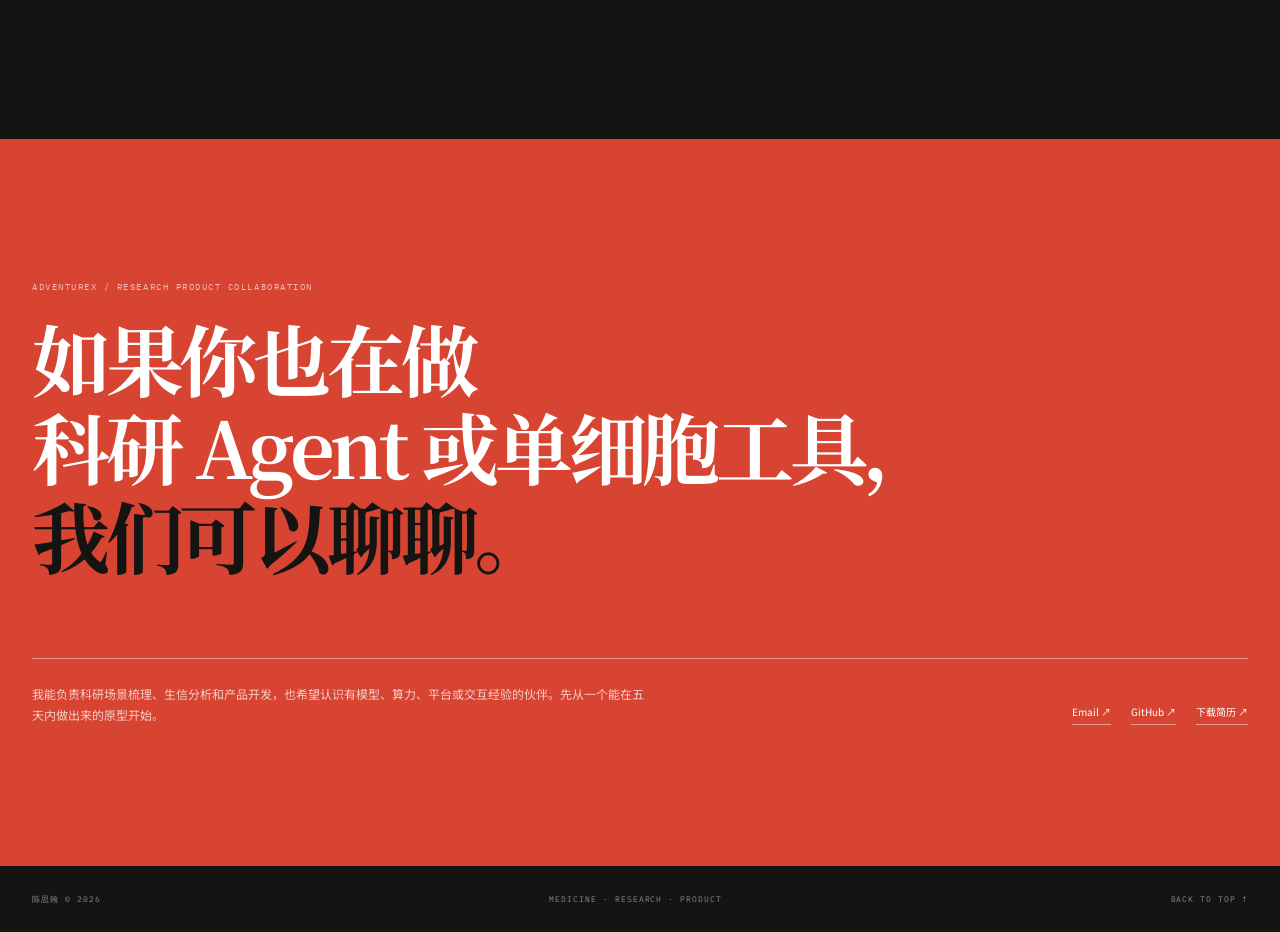
==== commit 855f0187: "feat: adapt portfolio copy and AdventureX materials" ====
--- a/index.html
+++ b/index.html
@@ -5,10 +5,10 @@
     <meta name="viewport" content="width=device-width, initial-scale=1.0" />
     <meta
       name="description"
-      content="陈思翰：跨医学、科研与产品的独立构建者，专注科研 Agent、单细胞分析平台与 AI4S 产品。"
+      content="陈思翰，暨南大学口腔医学在读，主要做 γδT 细胞免疫衰老的生信分析，同时开发科研 Agent、单细胞分析工具和个人产品。"
     />
     <meta name="theme-color" content="#141513" />
-    <title>陈思翰｜科研产品构建者</title>
+    <title>陈思翰｜医学、生信与科研产品</title>
     <link
       rel="icon"
       href="data:image/svg+xml,<svg xmlns=%22http://www.w3.org/2000/svg%22 viewBox=%220 0 64 64%22><rect width=%2264%22 height=%2264%22 rx=%2214%22 fill=%22%23141513%22/><text x=%2232%22 y=%2243%22 text-anchor=%22middle%22 font-size=%2234%22 fill=%22%23D84432%22>陈</text></svg>"
@@ -69,14 +69,15 @@
         <div class="hero-inner">
           <p class="hero-kicker reveal-line">MEDICINE · RESEARCH · PRODUCT</p>
           <h1 id="hero-title" class="hero-title">
-            <span class="reveal-line">跨医学、科研与产品的</span>
-            <span class="reveal-line accent-line">独立构建者。</span>
+            <span class="reveal-line">学医，也做研究。</span>
+            <span class="reveal-line accent-line"
+              >缺的工具，<br class="mobile-only" />自己写。</span
+            >
           </h1>
           <div class="hero-bottom reveal-line">
             <p>
-              我是陈思翰，口腔医学生，主要做 γδT
-              细胞免疫衰老的生信分析。我也在独立开发科研 Agent
-              和单细胞分析工具，希望找到算力、平台与合作伙伴。
+              我是陈思翰，暨南大学口腔医学在读，主要做 γδT
+              细胞免疫衰老的生信分析。研究里缺什么工具，我常常先自己写一个，再拿回项目里用。
             </p>
             <div class="hero-actions">
               <a class="button button-light" href="#scrna-omics" data-magnetic
@@ -105,12 +106,10 @@
       >
         <div class="builder-intro">
           <p class="eyebrow">BUILD LOG / FROM QUESTION TO PRODUCT</p>
-          <h2 id="builder-title">
-            从一个真问题开始，<br />把研究里的判断做成产品。
-          </h2>
+          <h2 id="builder-title">研究里反复卡住的地方，<br />后来有了工具。</h2>
           <p>
-            做研究时遇到的重复操作、判断断点和复核困难，后来都成了产品的起点。
-            我会先在自己的项目里把方法跑通，再把它整理成别人也能接手的系统。
+            重复操作、判断断点、复核困难，我会先在自己的分析里解决。
+            方法跑得通，再整理成别人可以接手的流程。
           </p>
         </div>
 
@@ -121,39 +120,38 @@
           <article data-builder-step>
             <span class="builder-step-number">01</span>
             <p class="builder-step-label">问题 / QUESTION</p>
-            <h3>先找到判断最容易断掉的地方。</h3>
+            <h3>先看判断最容易断在哪。</h3>
             <p>
               单细胞分析并不缺脚本，缺的是为什么这样做、出了问题如何回退，以及谁来复核。
             </p>
-            <small>真实研究现场 · γδT 细胞与免疫衰老</small>
+            <small>研究现场 · γδT 细胞与免疫衰老</small>
           </article>
           <article data-builder-step>
             <span class="builder-step-number">02</span>
             <p class="builder-step-label">实验 / TEST</p>
-            <h3>先在自己的分析里反复使用。</h3>
-            <p>
-              我把脚本、Agent
-              和检查点放进两个真实项目，用每次失败和返工校准下一版流程。
-            </p>
-            <small>2 个真实项目 · 分析与复核同步迭代</small>
+            <h3>先在自己的项目里用，出问题就改。</h3>
+            <p>
+              两个研究项目里的脚本、Agent 和检查点，都是在一次次返工中改出来的。
+            </p>
+            <small>2 个研究项目 · 边分析边修正</small>
           </article>
           <article data-builder-step>
             <span class="builder-step-number">03</span>
             <p class="builder-step-label">系统 / SYSTEM</p>
-            <h3>把个人经验变成可接管的工作流。</h3>
+            <h3>让别人接手时，不必从头猜。</h3>
             <p>
               13 个领域 Skills、6 类 Agents 和 12 个 Hooks
-              负责阶段约束、执行、记录与质量检查。
+              分别负责分析步骤、任务执行、过程留档和质量检查。
             </p>
             <small>关键节点由分析员确认 · 操作过程自动留档</small>
           </article>
           <article data-builder-step>
             <span class="builder-step-number">04</span>
             <p class="builder-step-label">产品 / PRODUCT</p>
-            <h3>让研究者能看懂、能使用、能质疑。</h3>
+            <h3>研究者看得懂、用得上，也能指出哪里不对。</h3>
             <p>
               scrna-omics
-              是目前最完整的一次交付；同样的方法也被我用在观点调研和个人成长产品中。
+              是目前完成度最高的一次。后来，我也把这套工作方法用在观点调研和个人成长产品里。
             </p>
             <small>科研理解 × 全栈交付 × 产品判断</small>
           </article>
@@ -162,7 +160,7 @@
         <aside class="builder-evidence" aria-label="长期构建投入快照">
           <div class="builder-evidence-heading">
             <span>LOCAL BUILD SNAPSHOT</span>
-            <h3>持续构建留下的工作记录</h3>
+            <h3>从三月到七月，我怎样使用模型</h3>
           </div>
           <div class="builder-evidence-metrics">
             <div>
@@ -198,9 +196,9 @@
             </div>
           </div>
           <p class="builder-evidence-note">
-            数据来自 CC-Switch 本地统计；共 8,798,010,310 Token。Antigravity
-            与绕过 CC-Switch 的 API
-            尚未计入。该数字用于说明构建密度，不等同于产品成果。
+            数据来自 CC-Switch 本地统计，共 8,798,010,310 Token。Antigravity
+            和绕开 CC-Switch 的 API
+            还没算进去。这组数字只记录我写了多少、跑了多少，不代表产品效果。
           </p>
         </aside>
       </section>
@@ -217,7 +215,9 @@
         </div>
         <div class="story-heading">
           <p class="eyebrow">WHY THIS BUILDER</p>
-          <h2 id="story-title">我从医学出发，<br />把研究中的问题做成工具。</h2>
+          <h2 id="story-title">
+            我的起点是医学，<br />后来一路走到数据和工具。
+          </h2>
         </div>
 
         <div class="story-grid">
@@ -246,15 +246,15 @@
             </div>
             <article data-story-step>
               <span>2024 / MEDICINE</span>
-              <h3>从临床训练开始。</h3>
+              <h3>先从临床训练开始。</h3>
               <p>
-                曾接受一年全英文临床医学培养，目前就读暨南大学 2025
-                级口腔医学专业。这段训练让我习惯先问清对象、风险和使用场景。
+                我曾在全英文环境里接受一年临床医学培养，目前就读暨南大学 2025
+                级口腔医学专业。动手之前先弄清对象、风险和使用场景，是那时留下的习惯。
               </p>
             </article>
             <article data-story-step>
               <span>IMMUNOLOGY</span>
-              <h3>走进 γδT 细胞与免疫衰老。</h3>
+              <h3>开始做 γδT 细胞与免疫衰老。</h3>
               <p>
                 我在系统生物医学系承担核心生信分析，研究 γδT
                 细胞的免疫衰老，同时参与实验设计和多组学证据整理。
@@ -262,19 +262,19 @@
             </article>
             <article data-story-step>
               <span>BIOINFORMATICS</span>
-              <h3>成为能把分析交付出来的人。</h3>
+              <h3>把分析做完，也把结果交出去。</h3>
               <p>
-                我独立完成 scRNA-seq、scTCR-seq、细胞通讯和轨迹分析，
-                也负责研究服务器环境。目前有 3 篇 SCI 论文在投，并作为负责人推进
-                2 个科研项目。
+                我能独立完成
+                scRNA-seq、scTCR-seq、细胞通讯和轨迹分析，也负责研究服务器环境。目前有
+                3 篇 SCI 论文在投，并牵头推进 2 个科研项目。
               </p>
             </article>
             <article data-story-step>
               <span>AI4S</span>
-              <h3>把重复的分析工作做成系统。</h3>
+              <h3>重复几次之后，我开始写自己的系统。</h3>
               <p>
-                做完几轮真实分析后，我开始把经验写进 Skills、Agents 和
-                Hooks。目标很具体：少做重复操作，让每次决策留下可复核的记录。
+                做完几轮分析后，我开始把经验写进 Skills、Agents 和
+                Hooks。少做重复操作，也让每次判断有记录可查。
               </p>
             </article>
           </div>
@@ -299,7 +299,7 @@
           <p class="eyebrow">RESEARCH × PRODUCT</p>
           <h2 id="scrna-title">scrna-omics</h2>
           <p class="scrna-thesis">
-            把单细胞分析中的方法、判断和复核记录放进同一套工作流。
+            单细胞分析的方法、判断和复核记录，放在同一套工作流里。
           </p>
         </div>
 
@@ -308,17 +308,17 @@
             <p>
               我为常用单细胞分析环节写了 13 个领域 Skills、6 个专业 Agents 和 12
               个确定性
-              Hooks，同时接入服务器执行、决策记录和图表复核。分析员可以在关键节点接管。
+              Hooks，也接入了服务器执行、决策记录和图表复核。关键节点仍由分析员确认。
             </p>
             <p>
               这套系统已用于 2
-              个真实研究项目。我一边用它交付分析，一边根据复核结果修正工作流。
+              个研究项目。我一边用它完成分析，一边根据复核意见修正工作流。
             </p>
             <div class="metric-grid">
               <div><b>13</b><span>领域 Skills</span></div>
               <div><b>6</b><span>专业 Agents</span></div>
               <div><b>12</b><span>确定性 Hooks</span></div>
-              <div><b>2</b><span>真实分析交付</span></div>
+              <div><b>2</b><span>研究项目使用</span></div>
             </div>
             <div class="link-row">
               <a
@@ -354,7 +354,7 @@
             <figure class="product-window dashboard-window">
               <img
                 src="assets/projects/scrna-dashboard.png"
-                alt="scrna-omics 真实科研观测台"
+                alt="scrna-omics 科研观测台界面"
                 loading="lazy"
               />
               <figcaption>LIVE RESEARCH OBSERVATORY</figcaption>
@@ -387,8 +387,8 @@
         </div>
         <div class="work-heading">
           <p class="eyebrow">INDEPENDENT BUILDS / TEAM VENTURE</p>
-          <h2 id="work-title">我做过的产品，<br />都从一个具体问题开始。</h2>
-          <p>点开项目，可以看到我的角色、实际界面和可查验的交付物。</p>
+          <h2 id="work-title">每次动手，<br />都是因为眼前有件事不好解决。</h2>
+          <p>点开项目，看它解决什么、我做了哪些部分，以及现在的界面。</p>
         </div>
 
         <div class="project-experience" data-project-experience>
@@ -410,8 +410,9 @@
                     记录时间、待办和想法，再让 Hermes 参与复盘。
                   </p>
                   <p>
-                    暖纸色 v2 将并行计时、长线任务、待办和日总结放在一起。Hermes
-                    读取长期记录，用于启动计时、补录与当日复盘。
+                    暖纸色 v2
+                    把并行计时、长线任务、待办和日总结放在同一个界面。Hermes
+                    会读取长期记录，帮我启动计时、补录遗漏，也参与当天的复盘。
                   </p>
                   <p class="role-label">
                     独立设计与开发 · 入围粤港澳大湾区创新创业基地
@@ -431,7 +432,7 @@
                   </div>
                 </div>
                 <figure class="project-visual beige-visual">
-                  <div class="timebox-phones" aria-label="TimeBox 真实产品界面">
+                  <div class="timebox-phones" aria-label="TimeBox 产品界面">
                     <img
                       src="assets/projects/timebox-timer-v2.png"
                       alt="TimeBox v2 暖纸色并行计时界面"
@@ -462,11 +463,11 @@
               <div class="project-panel" id="project-mirror" hidden>
                 <div class="project-copy">
                   <p class="project-lead">
-                    从一句观点，到一份可以交付的调查报告。
+                    从一句观点，到一份能交出去的调查报告。
                   </p>
                   <p>
-                    多智能体分别负责跨平台调研、信源分级、事实核查和观点评分，最后按固定模板组装报告。degree
-                    报告是其中一份已交付的代表作。
+                    调研、信源分级、事实核查和报告组装由不同智能体分工完成，最后按固定模板输出。degree
+                    报告是一份已经交付的案例。
                   </p>
                   <p class="role-label">
                     独立设计与开发 · 3 套报告系统 · 36 项测试
@@ -517,8 +518,8 @@
                     有动作、状态、长期记忆，也会主动写信的 AI 桌宠。
                   </p>
                   <p>
-                    我将逐帧动画与 AI
-                    动作决策连在一起，并加入长期记忆、工具调用、模型接入和主动信件。
+                    我把逐帧动画接到 AI
+                    的动作决策上，又加入长期记忆、工具调用、模型接入和主动信件。
                   </p>
                   <p class="role-label">
                     独立设计与开发 · FastAPI · SQLite FTS5
@@ -566,11 +567,11 @@
               <div class="project-panel" id="project-gogowork" hidden>
                 <div class="project-copy">
                   <p class="project-lead">
-                    面向短周期协作的结构化工作与可信交付平台。
+                    让短期协作中的任务、资金和交付更清楚。
                   </p>
                   <p>
-                    我作为创业团队核心成员参与产品开发。新版 PC
-                    原型包含任务发布、服务方匹配、资金托管、履约记录和交付验收。
+                    我是创业团队核心成员，参与产品开发。新版 PC
+                    原型包括任务发布、服务方匹配、资金托管、履约记录和交付验收。
                   </p>
                   <p class="role-label">
                     团队项目 · WTeam 展出与 AdventureX 现场宣传筹备中
@@ -622,7 +623,7 @@
         </div>
         <div class="media-heading">
           <p class="eyebrow">RESEARCH AS PUBLIC COMMUNICATION</p>
-          <h2 id="media-title">把复杂问题，<br />讲给真实的人听。</h2>
+          <h2 id="media-title">把复杂问题，<br />尽量讲清楚。</h2>
         </div>
 
         <div class="media-layout">
@@ -661,8 +662,8 @@
               <div class="risk-detail">
                 <div class="risk-copy">
                   <p>
-                    我收集了 315 份问卷，纳入 249
-                    个账号进行分析，再将可观察的风险信号做成在线自测。页面会区分调查结果与尚不能确定的原因。
+                    我收集了 315 份问卷，从中筛出 249
+                    个账号进行分析，再将可观察的风险信号整理成在线自测。调查结果和暂时无法确定的原因，会在页面中分开说明。
                   </p>
                   <div class="link-row">
                     <a
@@ -790,7 +791,7 @@
           <p class="eyebrow">
             MEDICAL TRAINING · RESEARCH DELIVERY · PRODUCT BUILDING
           </p>
-          <h2 id="experience-title">这些能力，<br />都在真实项目里用过。</h2>
+          <h2 id="experience-title">这些能力，<br />都在具体项目里用过。</h2>
         </div>
 
         <div class="skill-ledger">
@@ -805,9 +806,7 @@
           <article>
             <span>02 / DEVELOPMENT</span>
             <h3>全栈交付</h3>
-            <p>
-              负责过 Android 软件开发、后端架构设计、网站开发与研究服务器运维。
-            </p>
+            <p>做过 Android 开发、后端架构、网站，也维护过研究服务器。</p>
             <small
               >HTML/CSS/JS · React · Capacitor · Node.js · FastAPI ·
               Linux</small
@@ -866,7 +865,7 @@
         </div>
         <div class="research-heading">
           <p class="eyebrow">CODE AS RESEARCH EVIDENCE</p>
-          <h2 id="research-title">一些较小的工具和研究仓库。</h2>
+          <h2 id="research-title">一些小工具和研究仓库。</h2>
         </div>
         <div class="research-list">
           <a
@@ -875,7 +874,7 @@
             rel="noreferrer"
             ><span>OPEN SOURCE · R</span><b>scAIreport</b>
             <p>
-              将 Seurat 聚类导出为模型可读的 JSON。<small
+              把 Seurat 聚类结果导出成模型能读的 JSON。<small
                 >独立开发 · 细胞注释与复核</small
               >
             </p>
@@ -899,7 +898,7 @@
             rel="noreferrer"
             ><span>RESEARCH TOOL</span><b>Paper4AI</b>
             <p>
-              将论文网页整理成干净 Markdown。<small
+              把论文网页整理成干净的 Markdown。<small
                 >独立开发 · Chrome 扩展</small
               >
             </p>
@@ -911,7 +910,7 @@
             rel="noreferrer"
             ><span>KNOWLEDGE TOOL</span><b>Ask LLM &amp; Link</b>
             <p>
-              将 Obsidian 选中内容交给模型，再把回答保存为链接笔记。<small
+              把 Obsidian 里选中的内容交给模型，回答再保存成一条链接笔记。<small
                 >独立开发 · Obsidian 插件</small
               >
             </p>
@@ -924,7 +923,7 @@
           >
             <span>MEDICAL EDUCATION</span><b>儿童牙外伤指南</b>
             <p>
-              将牙外伤应急处理做成儿童和家长可以跟着读的互动页。<small
+              把牙外伤应急处理整理成儿童和家长可以跟着读的互动页。<small
                 >独立开发 · 医学科普</small
               >
             </p>
@@ -978,13 +977,13 @@
       >
         <p class="eyebrow">ADVENTUREX / RESEARCH PRODUCT COLLABORATION</p>
         <h2 id="contact-title">
-          我想继续做<br />科研 Agent 和单细胞工具。<br /><span
-            >正在寻找合作。</span
+          如果你也在做<br />科研 Agent 或单细胞工具，<br /><span
+            >我们可以聊聊。</span
           >
         </h2>
         <div class="contact-bottom">
           <p>
-            我可以提供科研场景理解、单细胞分析经验和完整产品开发能力。我希望获得算力支持、更大的科研平台，也愿意与团队一起做真实项目。
+            我能负责科研场景梳理、生信分析和产品开发，也希望认识有模型、算力、平台或交互经验的伙伴。先从一个能在五天内做出来的原型开始。
           </p>
           <div>
             <a href="mailto:2683973782@qq.com">Email ↗</a
--- a/styles/base.css
+++ b/styles/base.css
@@ -40,6 +40,10 @@
 button {
   color: inherit;
   font: inherit;
+}
+
+.mobile-only {
+  display: none;
 }
 
 a:focus-visible,
--- a/styles/projects.css
+++ b/styles/projects.css
@@ -788,7 +788,7 @@
 
 .contact h2 {
   max-width: 1220px;
-  font-size: clamp(54px, 7.5vw, 112px);
+  font-size: clamp(54px, 6.1vw, 92px);
 }
 
 .contact h2 span {
--- a/styles/responsive.css
+++ b/styles/responsive.css
@@ -214,8 +214,12 @@
   }
 
   .hero-title {
-    font-size: clamp(50px, 15vw, 72px);
+    font-size: clamp(42px, 11.1vw, 50px);
     letter-spacing: -0.065em;
+  }
+
+  .mobile-only {
+    display: block;
   }
 
   .hero-bottom > p {
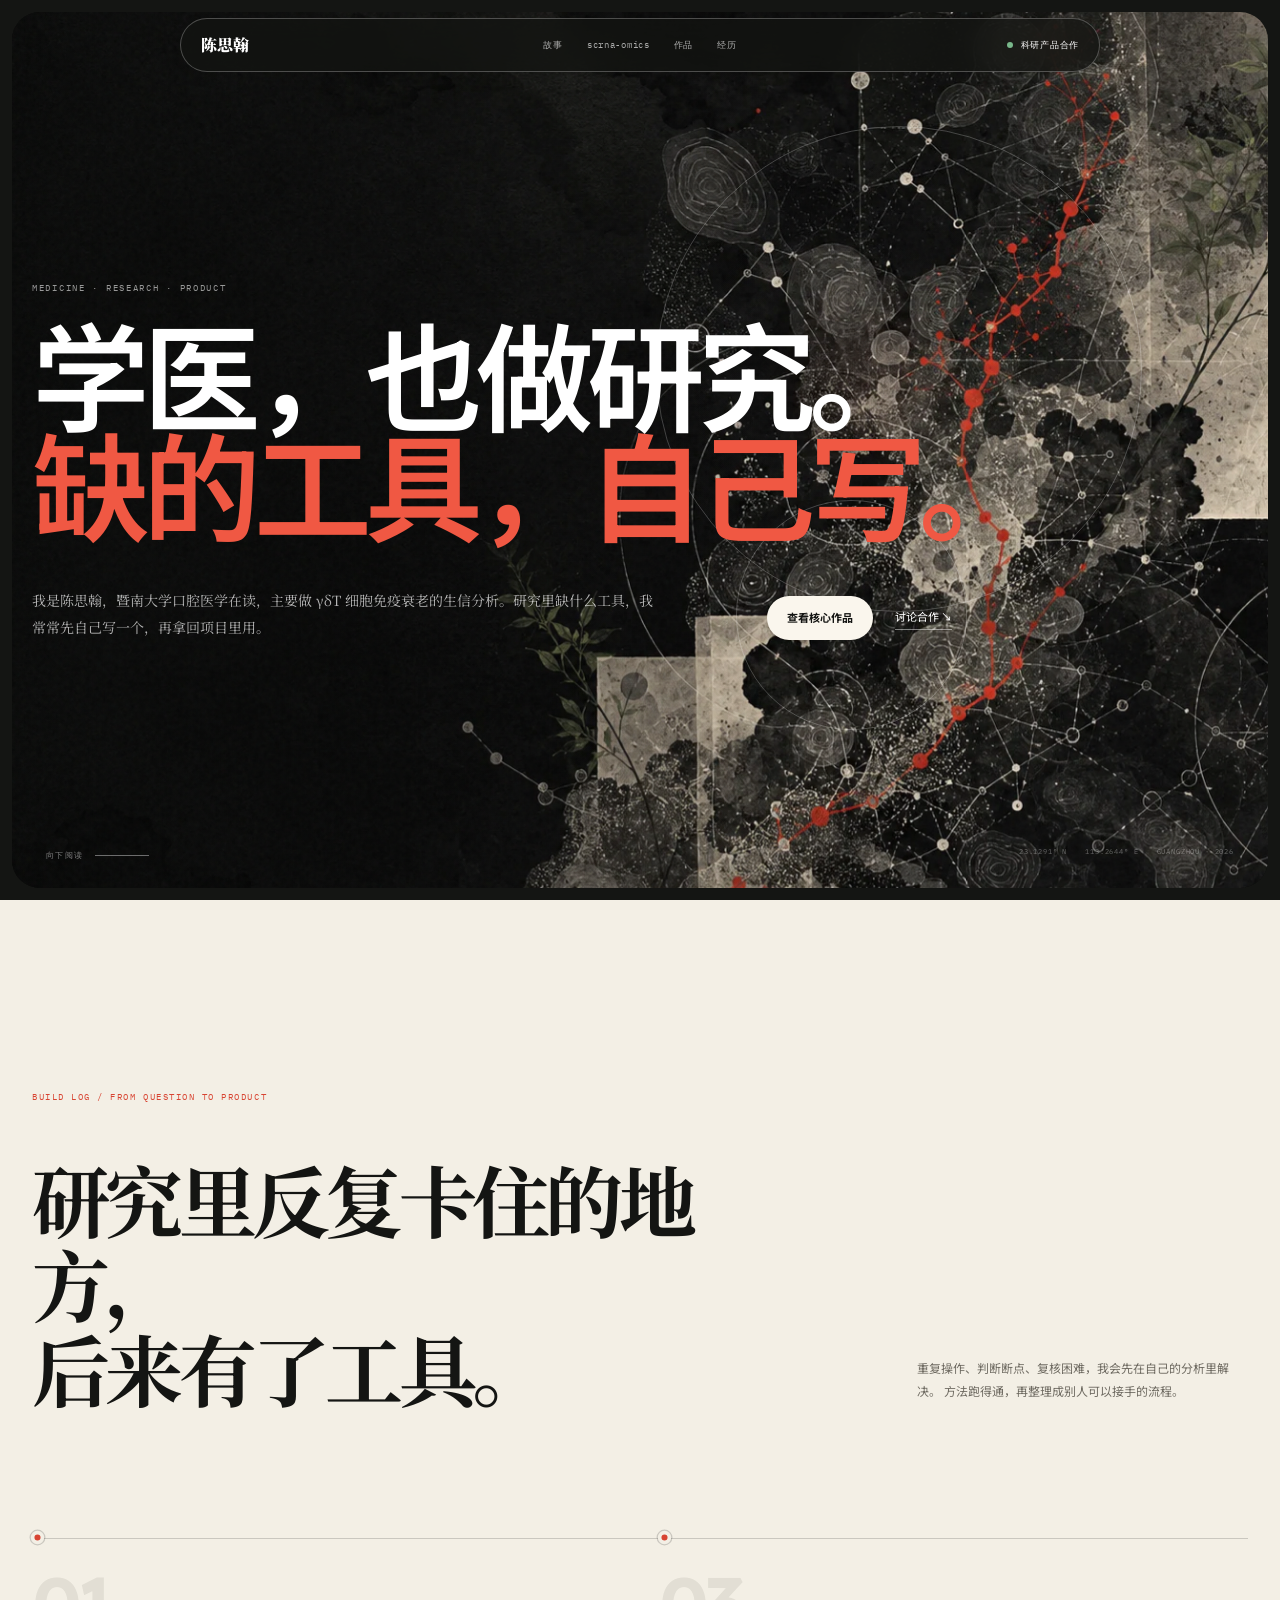
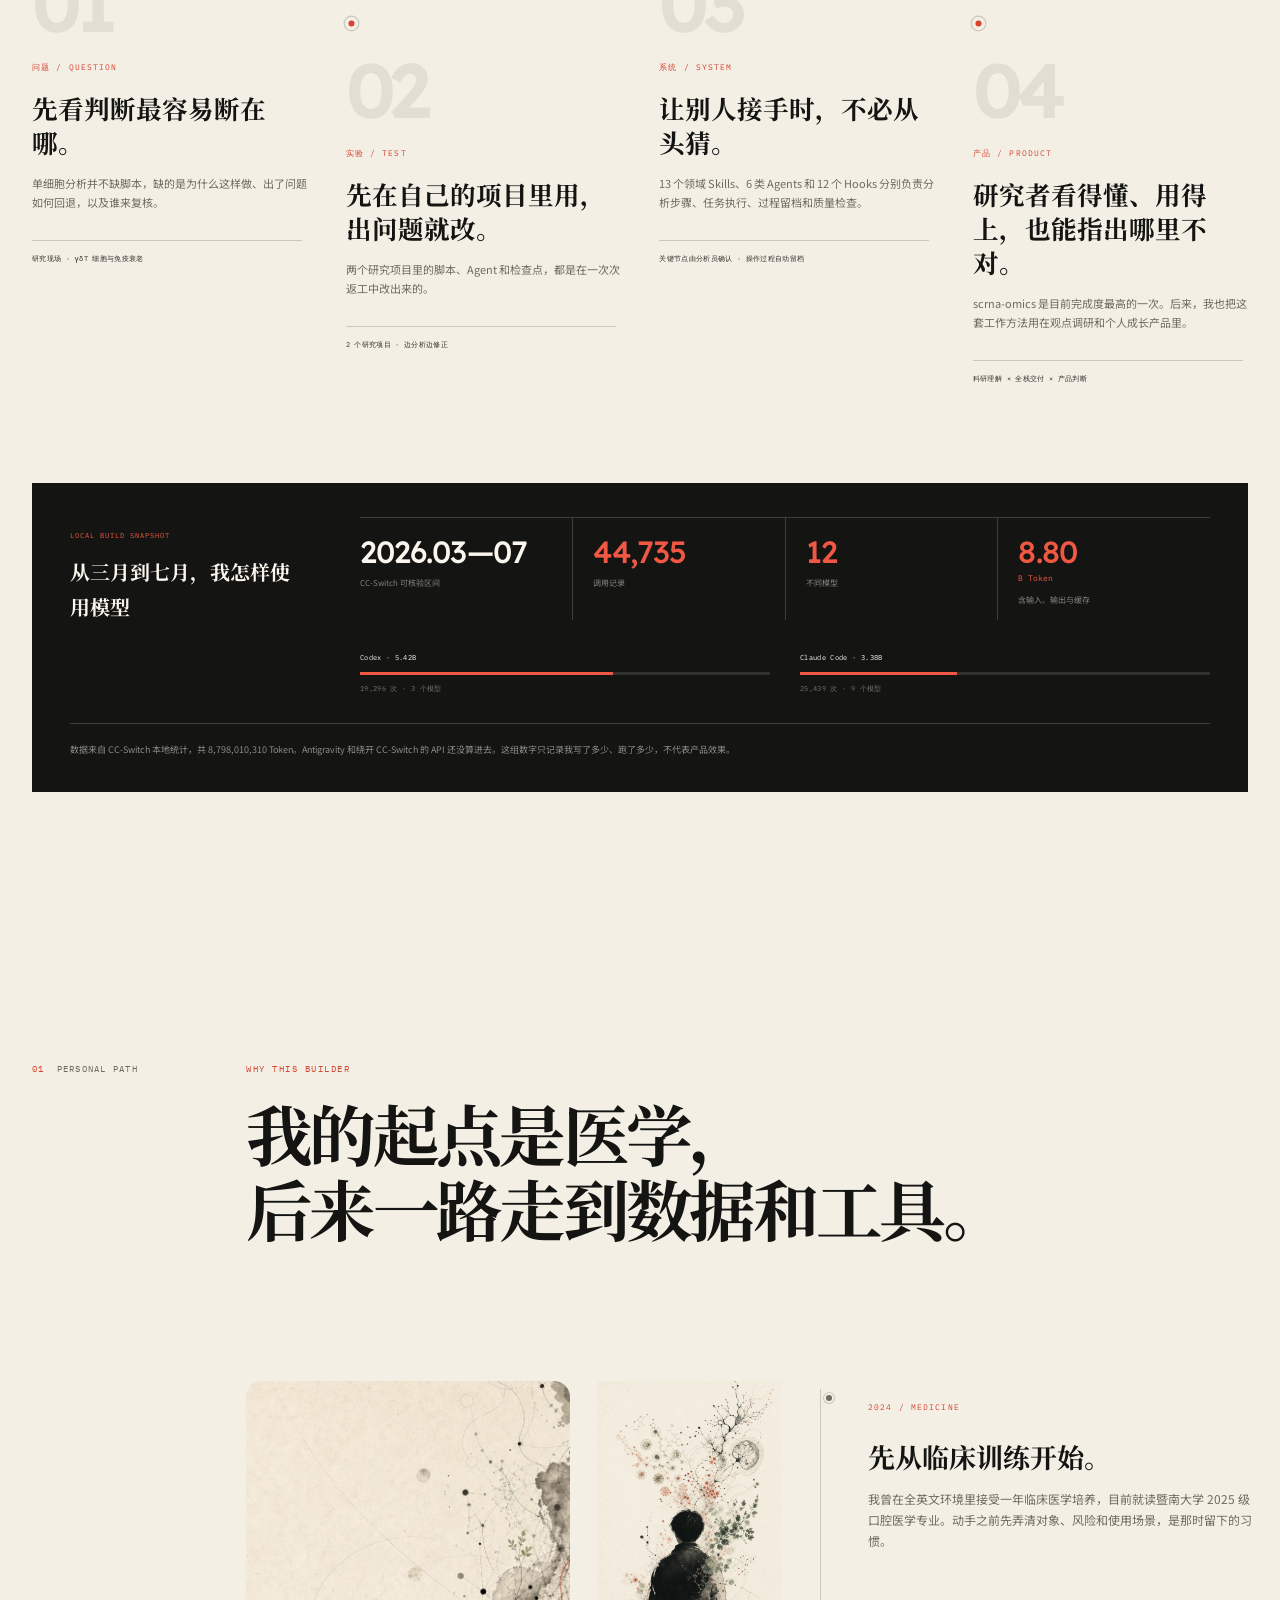
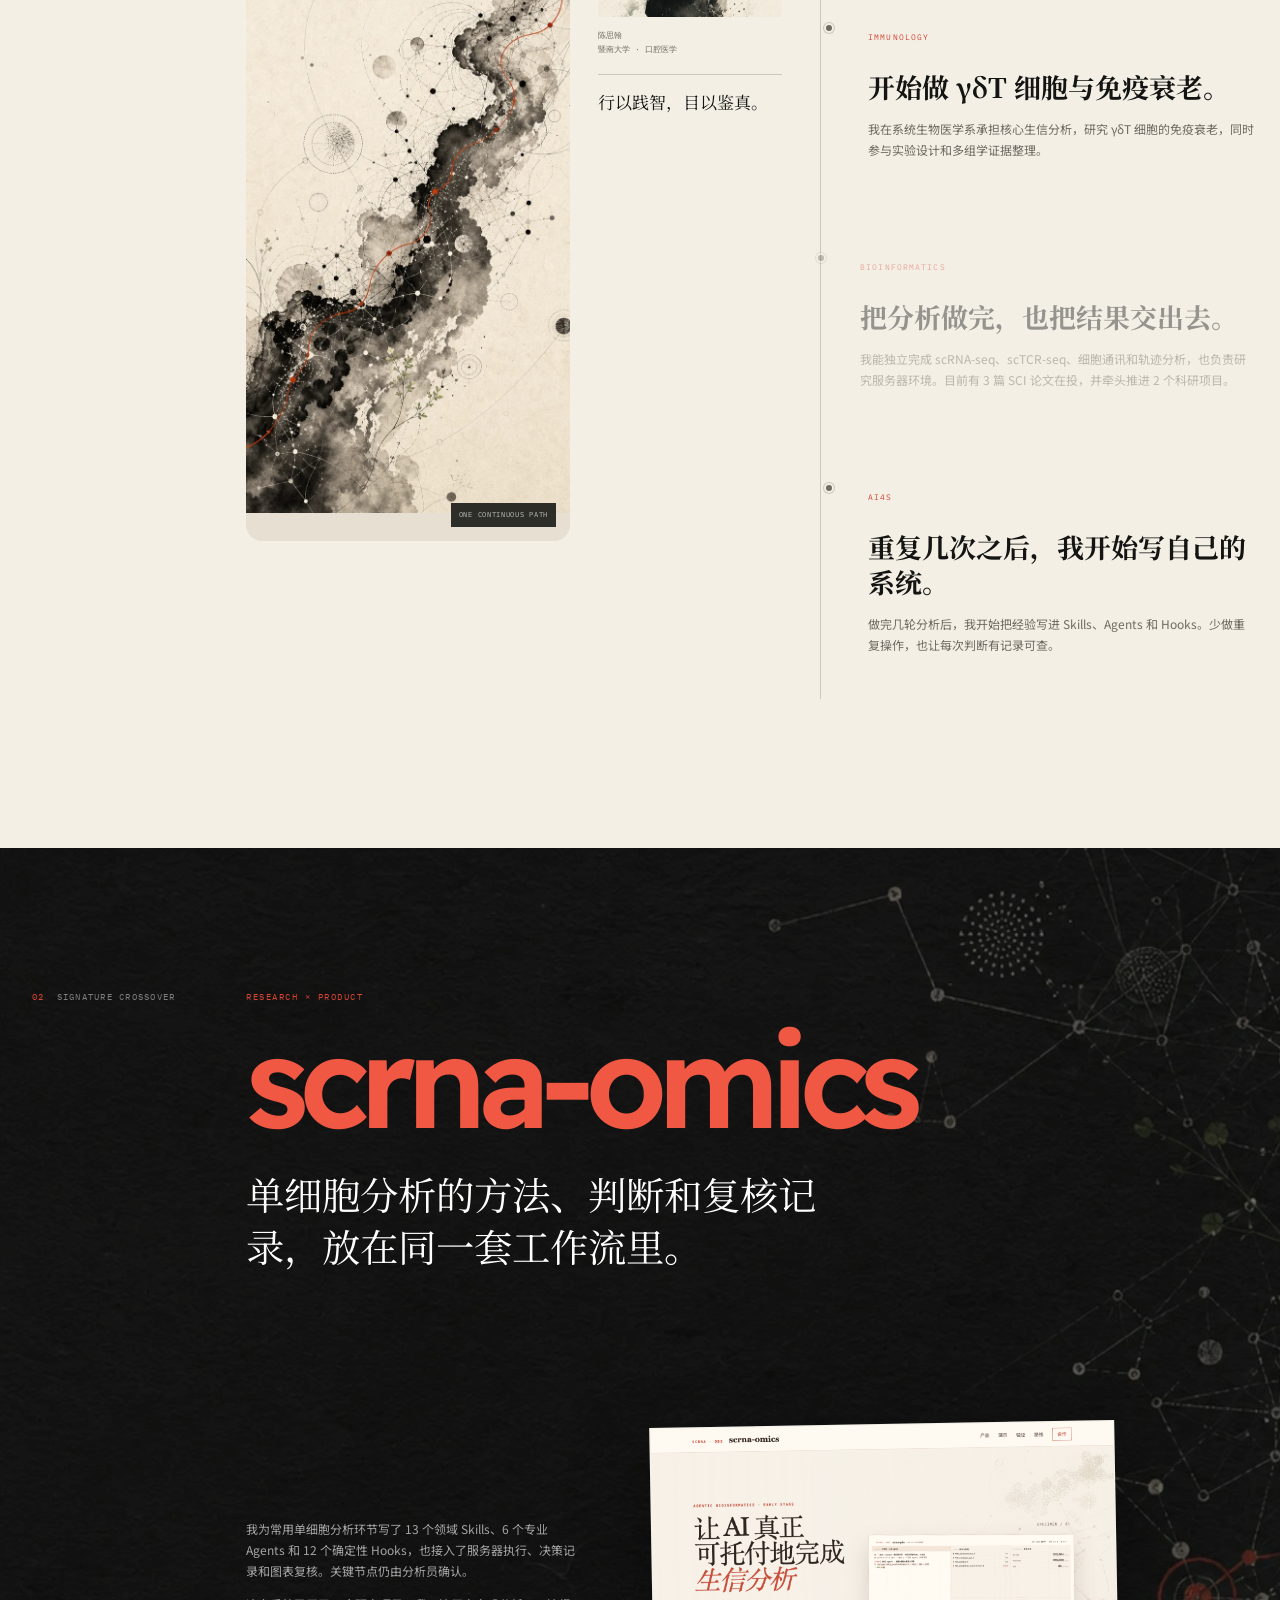
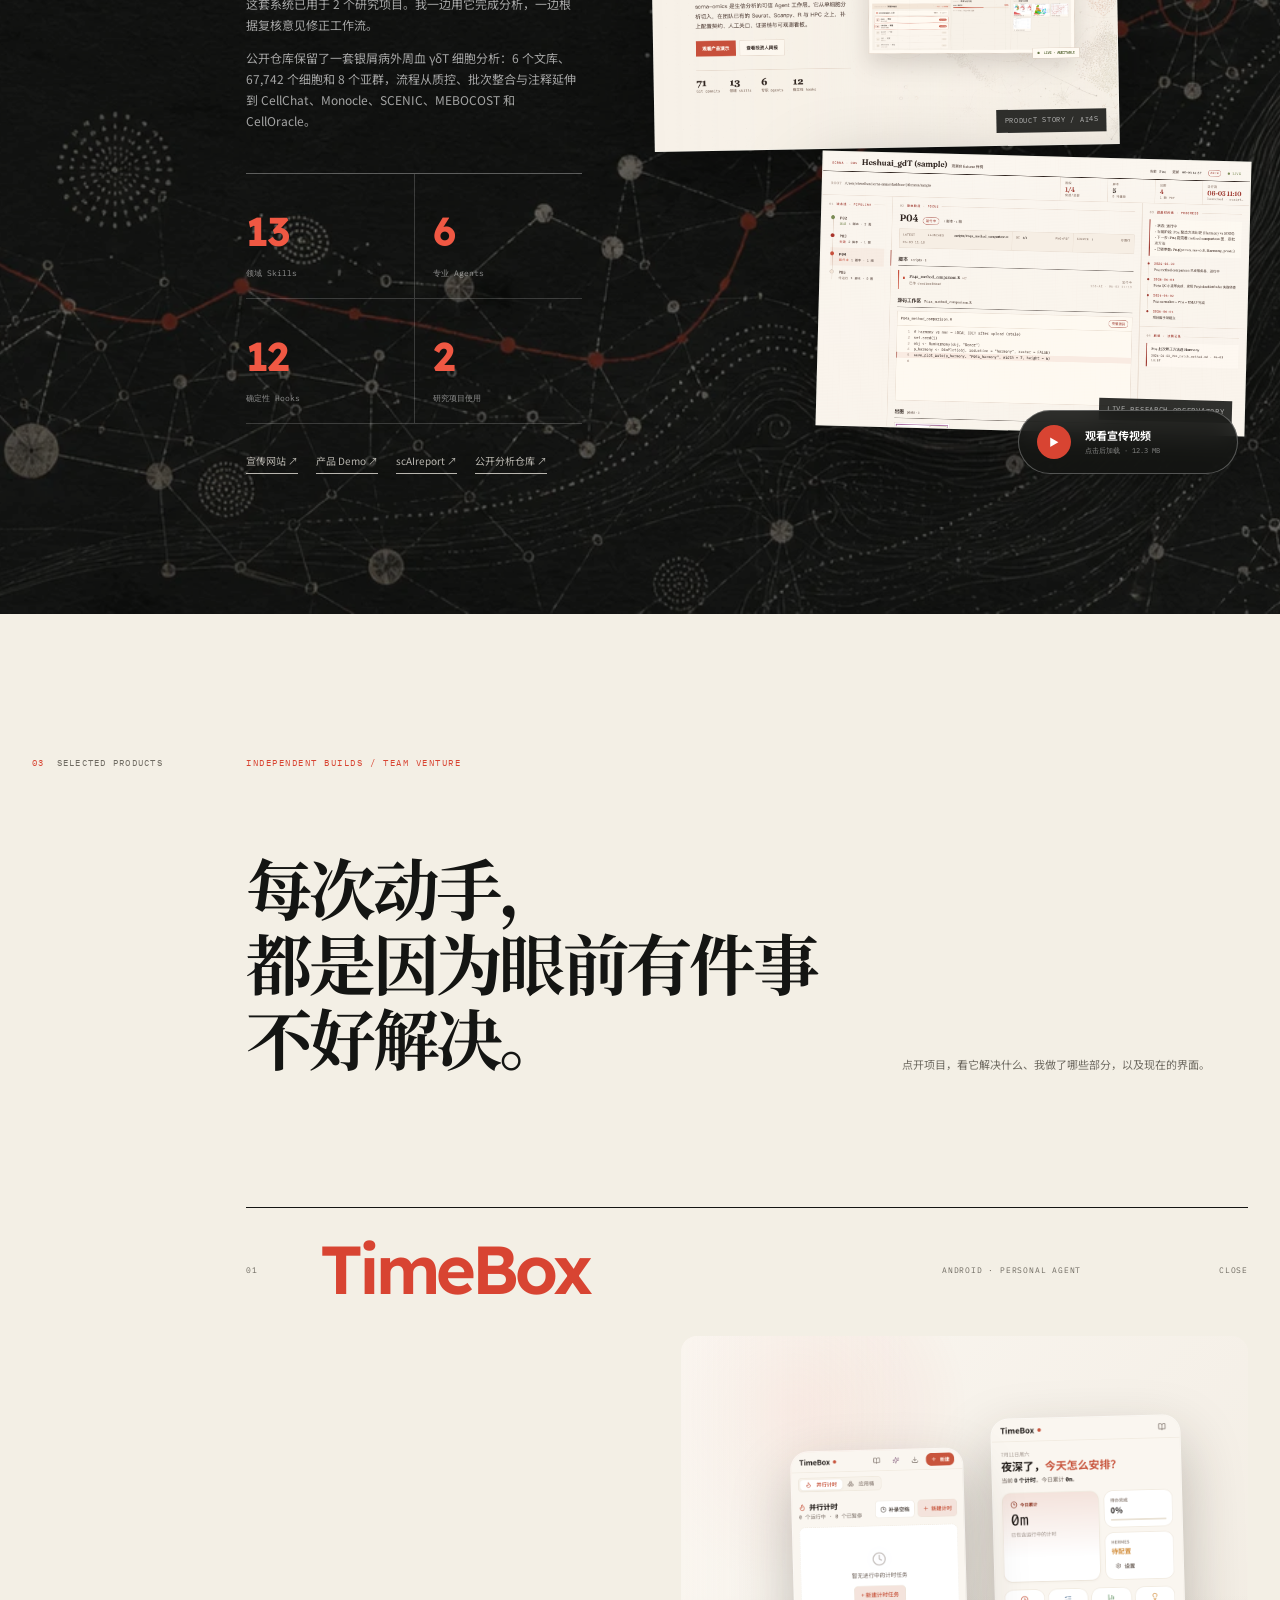
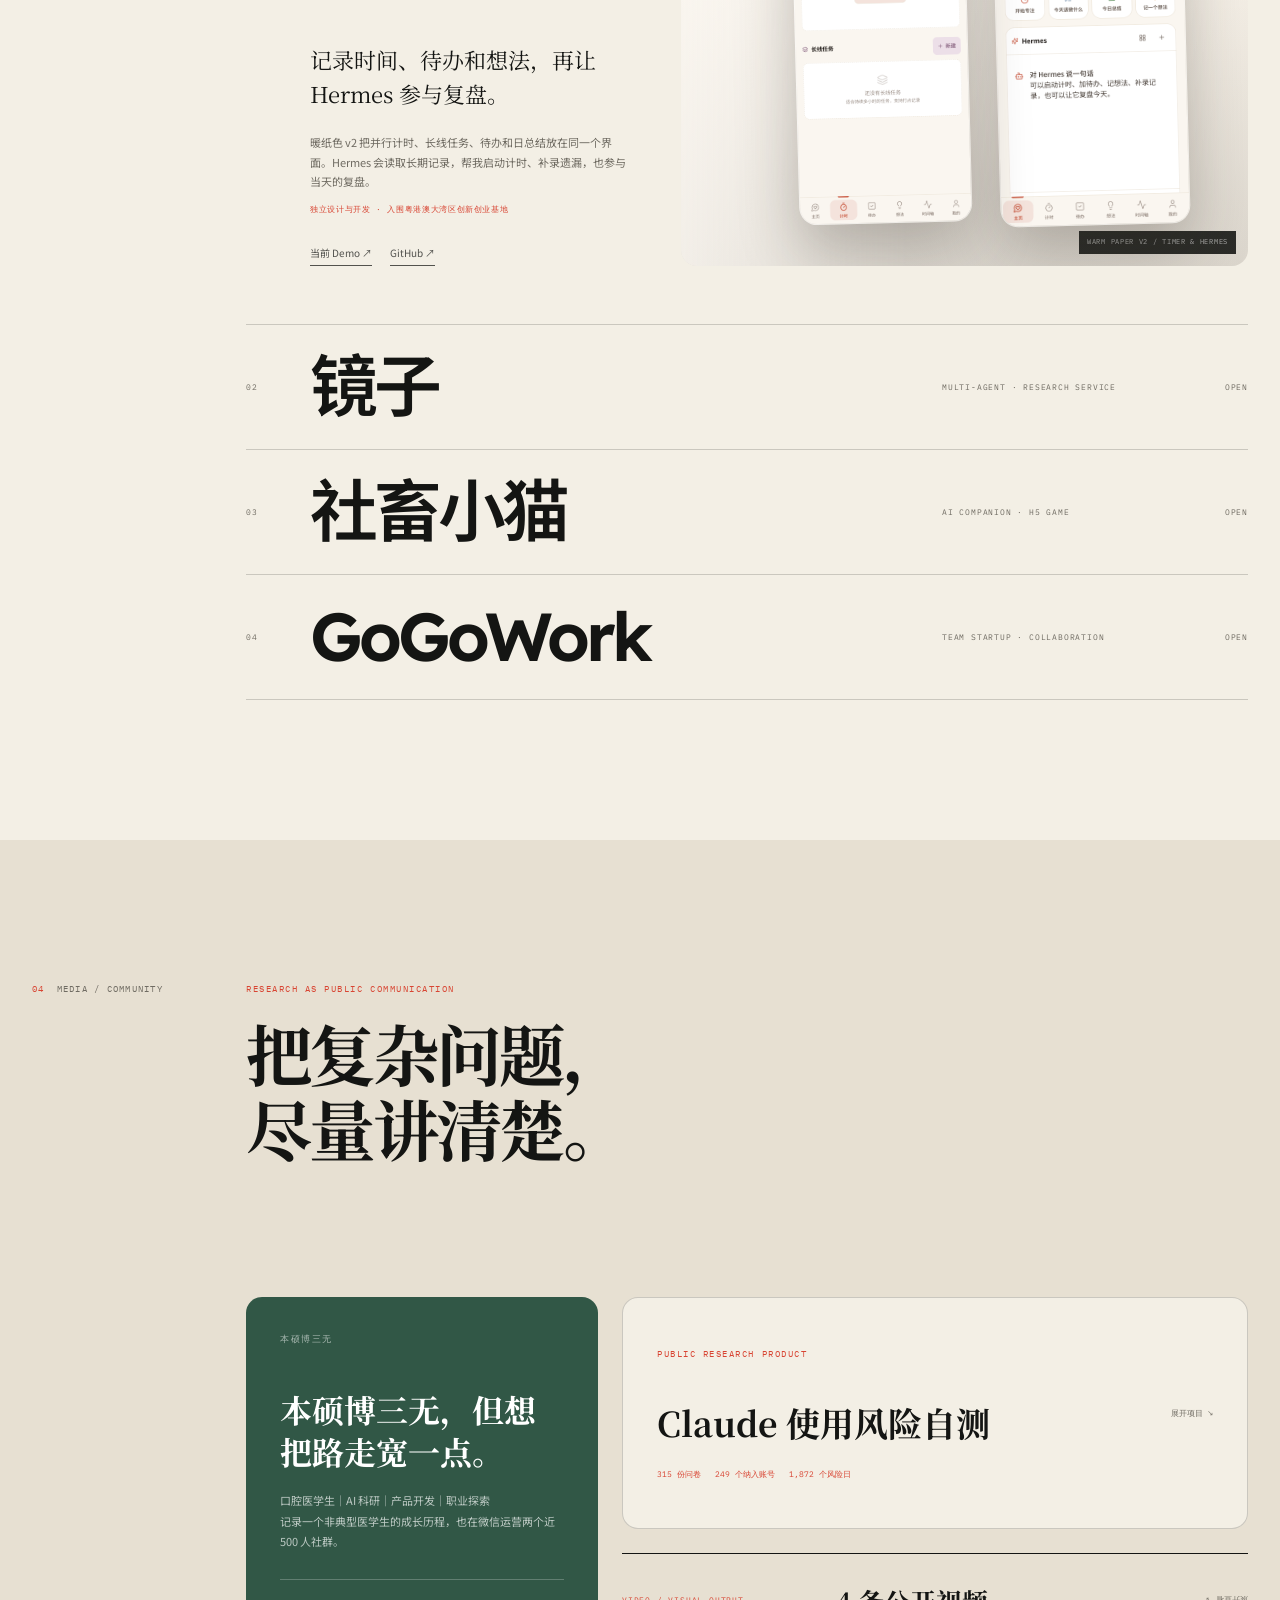
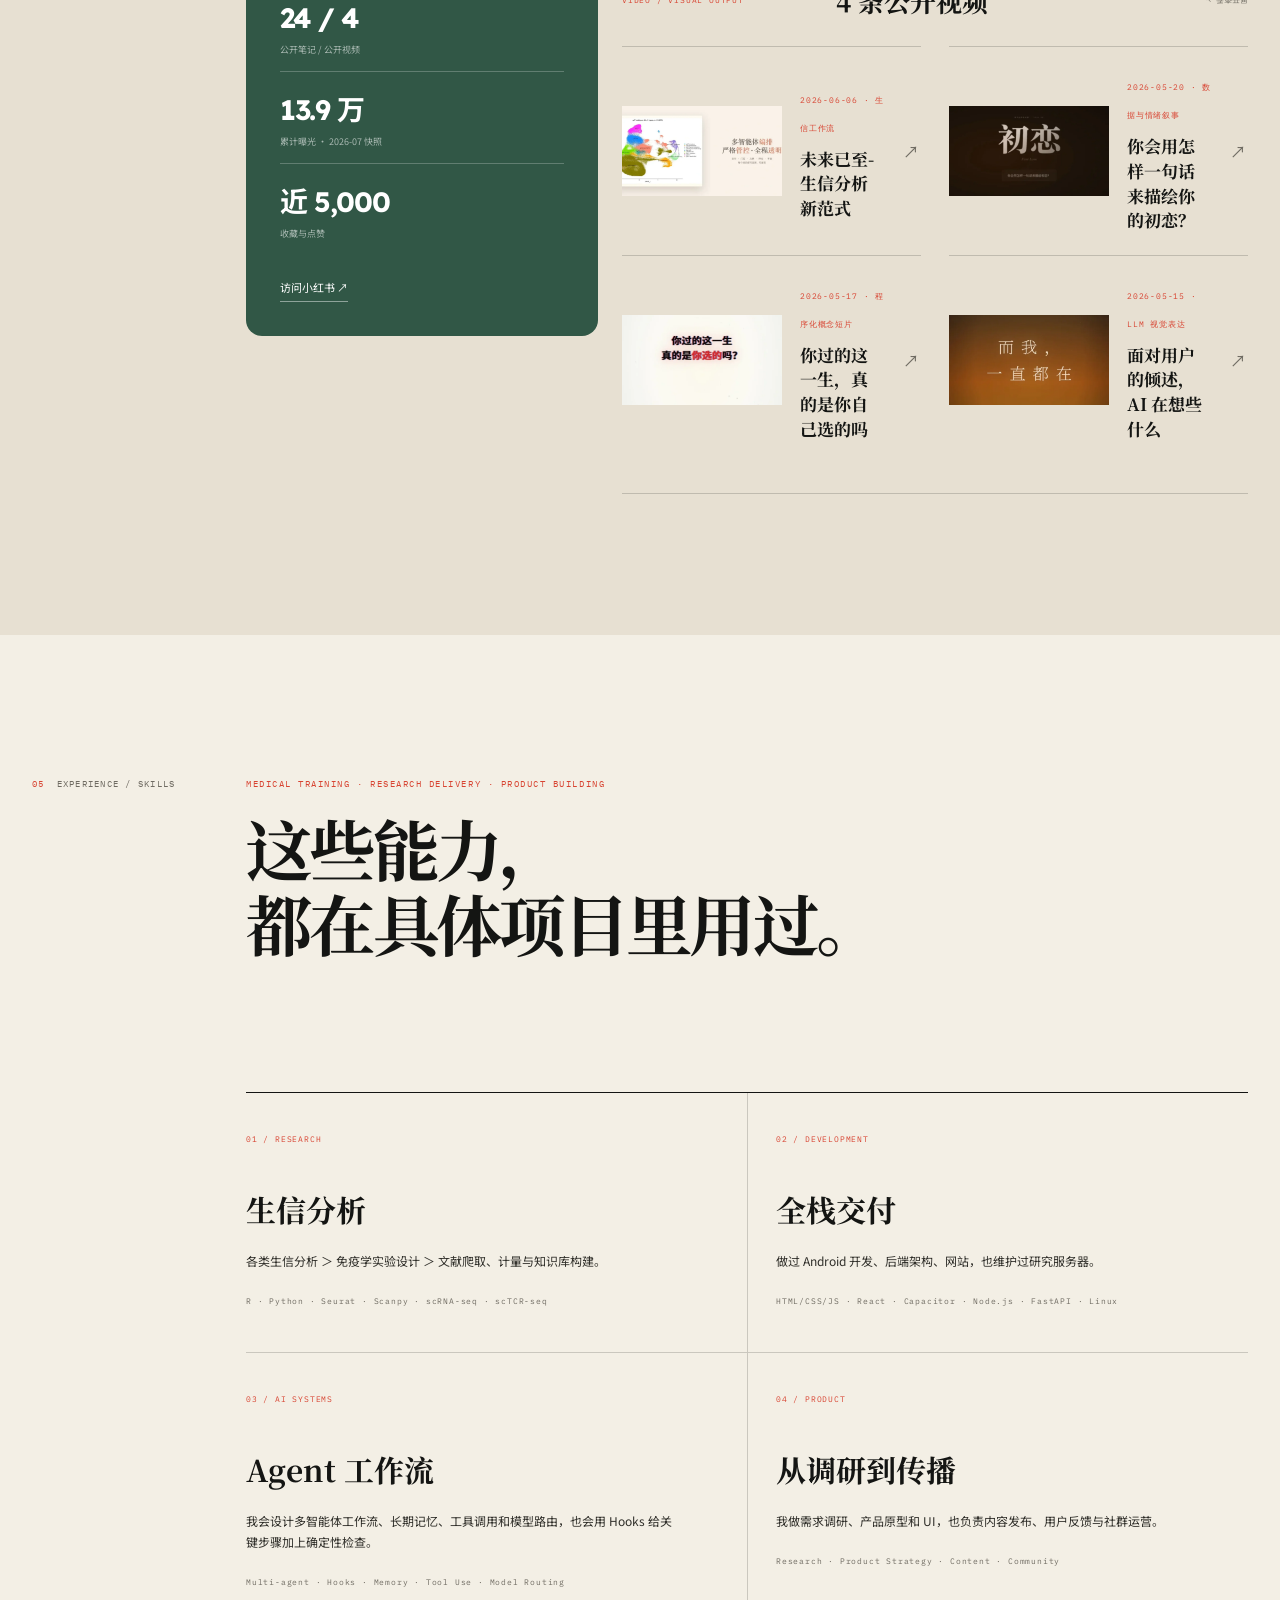
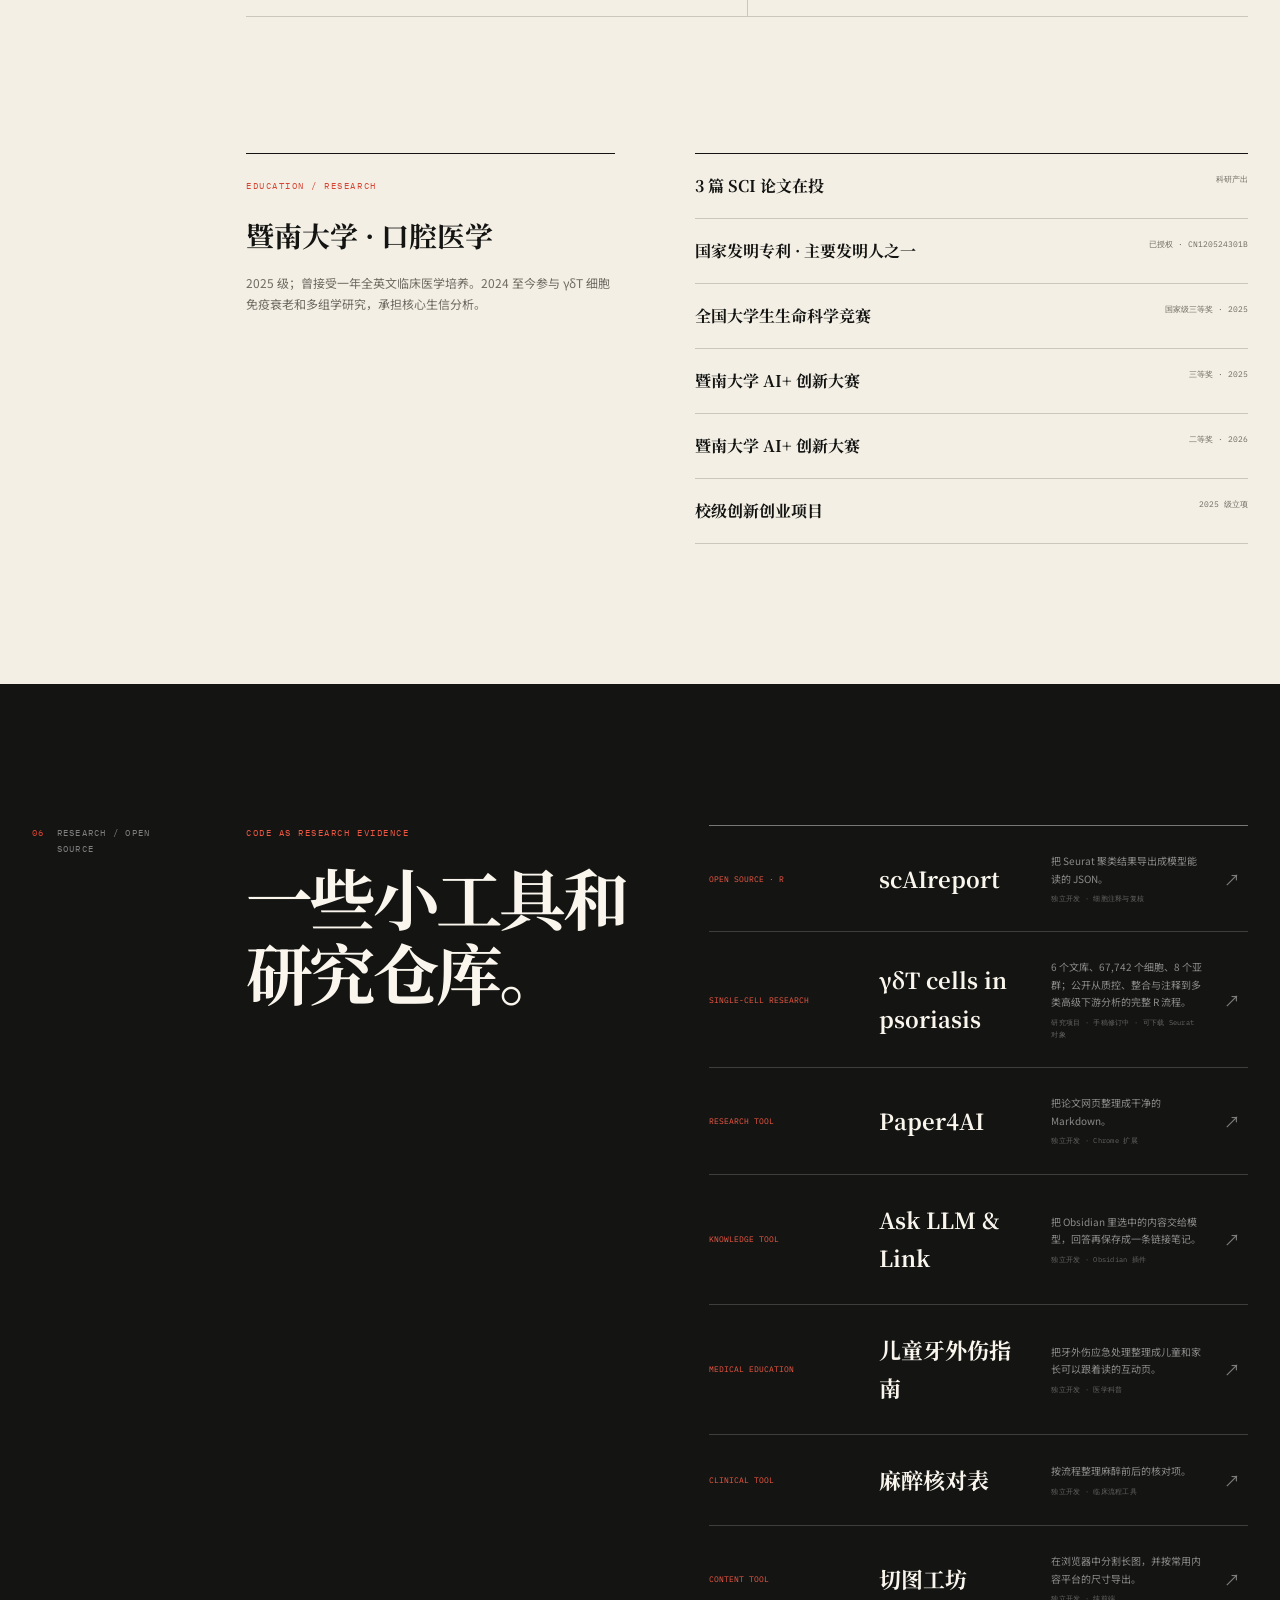
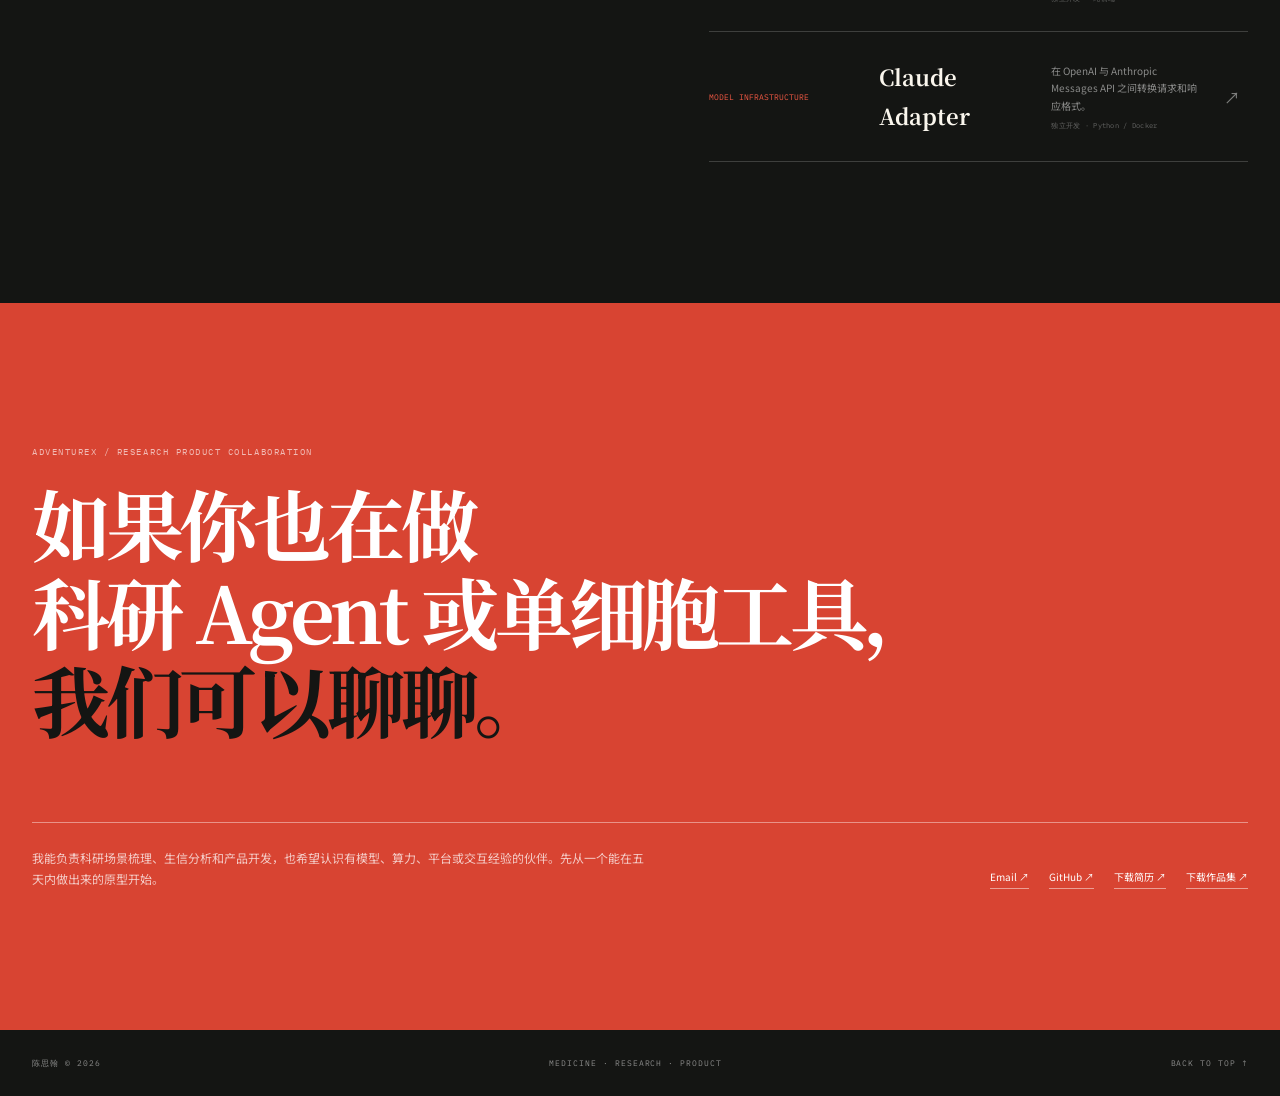
==== commit 20b1cd0f: "feat: add research evidence and expanded portfolio PDF" ====
--- a/index.html
+++ b/index.html
@@ -26,6 +26,7 @@
     <link rel="stylesheet" href="styles/story.css" />
     <link rel="stylesheet" href="styles/projects.css" />
     <link rel="stylesheet" href="styles/responsive.css" />
+    <link rel="stylesheet" href="styles/print.css" media="print" />
   </head>
   <body>
     <div class="page-progress" aria-hidden="true"></div>
@@ -314,6 +315,11 @@
               这套系统已用于 2
               个研究项目。我一边用它完成分析，一边根据复核意见修正工作流。
             </p>
+            <p>
+              公开仓库保留了一套银屑病外周血 γδT 细胞分析：6 个文库、67,742
+              个细胞和 8 个亚群，流程从质控、批次整合与注释延伸到
+              CellChat、Monocle、SCENIC、MEBOCOST 和 CellOracle。
+            </p>
             <div class="metric-grid">
               <div><b>13</b><span>领域 Skills</span></div>
               <div><b>6</b><span>专业 Agents</span></div>
@@ -338,6 +344,12 @@
                 target="_blank"
                 rel="noreferrer"
                 >scAIreport ↗</a
+              >
+              <a
+                href="https://github.com/cshinjnu-eng/scRNA-seq-gdT-psoriasis"
+                target="_blank"
+                rel="noreferrer"
+                >公开分析仓库 ↗</a
               >
             </div>
           </div>
@@ -689,7 +701,7 @@
               </div>
             </details>
 
-            <details class="media-archive">
+            <details class="media-archive" open>
               <summary>
                 <span>VIDEO / VISUAL OUTPUT</span>
                 <b>4 条公开视频</b>
@@ -844,7 +856,10 @@
           </div>
           <div class="honor-list">
             <div><b>3 篇 SCI 论文在投</b><span>科研产出</span></div>
-            <div><b>发明专利 · 主要发明人</b><span>以正式状态为准</span></div>
+            <div>
+              <b>国家发明专利 · 主要发明人之一</b
+              ><span>已授权 · CN120524301B</span>
+            </div>
             <div>
               <b>全国大学生生命科学竞赛</b><span>国家级三等奖 · 2025</span>
             </div>
@@ -886,9 +901,9 @@
             rel="noreferrer"
             ><span>SINGLE-CELL RESEARCH</span><b>γδT cells in psoriasis</b>
             <p>
-              67,742 个细胞、8 个亚群的银屑病 γδT 分析。<small
-                >研究项目 · 公开复现脚本与结果</small
-              >
+              6 个文库、67,742 个细胞、8
+              个亚群；公开从质控、整合与注释到多类高级下游分析的完整 R
+              流程。<small>研究项目 · 手稿修订中 · 可下载 Seurat 对象</small>
             </p>
             <i>↗</i></a
           >
@@ -992,8 +1007,12 @@
               target="_blank"
               rel="noreferrer"
               >GitHub ↗</a
-            ><a href="output/pdf/陈思翰_AdventureX_个人简历.pdf" target="_blank"
+            ><a href="output/pdf/陈思翰_AdventureX_正式简历.pdf" target="_blank"
               >下载简历 ↗</a
+            ><a
+              href="output/pdf/陈思翰_AdventureX_个人作品集.pdf"
+              target="_blank"
+              >下载作品集 ↗</a
             >
           </div>
         </div>
--- a/styles/print.css
+++ b/styles/print.css
@@ -0,0 +1,317 @@
+@page {
+  size: A4;
+  margin: 11mm 12mm 13mm;
+}
+
+@media print {
+  *,
+  *::before,
+  *::after {
+    animation: none !important;
+    scroll-behavior: auto !important;
+    transition: none !important;
+  }
+
+  html,
+  body {
+    width: auto !important;
+    min-height: 0 !important;
+    overflow: visible !important;
+    background: #f7f3ea !important;
+    color: #141513 !important;
+    font-size: 9pt;
+    print-color-adjust: exact;
+    -webkit-print-color-adjust: exact;
+  }
+
+  .page-progress,
+  .site-nav,
+  .cursor-preview,
+  .media-dialog,
+  .video-trigger,
+  .hero-media > video,
+  .hero-depth,
+  .hero-grain,
+  footer {
+    display: none !important;
+  }
+
+  main,
+  section,
+  .builder-journey,
+  .story,
+  .work,
+  .experience {
+    width: 100% !important;
+    max-width: none !important;
+    min-height: 0 !important;
+    margin: 0 !important;
+  }
+
+  section,
+  .builder-journey {
+    padding: 12mm 0 8mm !important;
+  }
+
+  .builder-journey,
+  .story,
+  .scrna-feature,
+  .work,
+  .media-community,
+  .experience,
+  .research-index,
+  .contact {
+    break-before: page;
+  }
+
+  .hero {
+    min-height: 246mm !important;
+    overflow: hidden !important;
+    break-after: page;
+  }
+
+  .hero-media > img {
+    display: block !important;
+    transform: none !important;
+  }
+
+  .hero-title,
+  .reveal-line,
+  [data-builder-step],
+  .story-timeline article {
+    opacity: 1 !important;
+    transform: none !important;
+  }
+
+  .builder-intro,
+  .builder-path,
+  .builder-evidence,
+  .story-grid,
+  .scrna-evidence,
+  .work-heading,
+  .media-layout,
+  .experience-records,
+  .research-index {
+    gap: 7mm !important;
+  }
+
+  .builder-path {
+    grid-template-columns: repeat(2, 1fr) !important;
+    margin-top: 12mm !important;
+  }
+
+  .builder-path article,
+  .builder-path article:nth-of-type(even) {
+    min-height: 0 !important;
+    margin: 0 !important;
+    padding: 7mm 4mm 5mm 0 !important;
+  }
+
+  .builder-evidence {
+    margin-top: 8mm !important;
+    padding: 7mm !important;
+    break-inside: avoid;
+  }
+
+  .story-grid {
+    grid-template-columns: 0.78fr 0.42fr 1fr !important;
+    margin-top: 8mm !important;
+  }
+
+  .story-art,
+  .story-portrait {
+    position: static !important;
+    min-height: 0 !important;
+  }
+
+  .story-art img {
+    height: 145mm !important;
+    transform: none !important;
+  }
+
+  .story-timeline article {
+    min-height: 0 !important;
+    padding-bottom: 8mm !important;
+    break-inside: avoid;
+  }
+
+  .scrna-feature {
+    display: block !important;
+    overflow: visible !important;
+  }
+
+  .scrna-intro,
+  .scrna-evidence {
+    display: block !important;
+  }
+
+  .scrna-background {
+    inset: 0 !important;
+  }
+
+  .scrna-intro h2 {
+    font-size: 54pt !important;
+  }
+
+  .scrna-thesis {
+    max-width: 150mm !important;
+    font-size: 20pt !important;
+  }
+
+  .scrna-copy {
+    width: 100% !important;
+    margin-top: 9mm;
+  }
+
+  .scrna-media-stack {
+    min-height: 142mm !important;
+    margin-top: 8mm;
+    break-inside: avoid;
+  }
+
+  .work,
+  .media-community,
+  .experience,
+  .research-index {
+    display: block !important;
+  }
+
+  .work-heading,
+  .project-experience,
+  .media-heading,
+  .media-layout,
+  .experience-heading,
+  .skill-ledger,
+  .experience-records,
+  .research-heading,
+  .research-list {
+    margin-top: 0 !important;
+  }
+
+  .project-item {
+    break-before: page;
+  }
+
+  .project-item:first-child {
+    break-before: auto;
+  }
+
+  .project-trigger {
+    min-height: 18mm !important;
+    grid-template-columns: 14mm 1fr auto !important;
+  }
+
+  .project-trigger small,
+  .project-trigger i {
+    display: none !important;
+  }
+
+  .project-trigger b {
+    font-size: 28pt !important;
+    transform: none !important;
+  }
+
+  .project-panel,
+  .project-panel[hidden] {
+    display: grid !important;
+    grid-template-columns: 0.72fr 1.28fr !important;
+    gap: 7mm !important;
+    padding: 2mm 0 0 !important;
+  }
+
+  .project-visual {
+    min-height: 142mm !important;
+    break-inside: avoid;
+  }
+
+  .media-layout {
+    grid-template-columns: 0.7fr 1.3fr !important;
+    align-items: start !important;
+  }
+
+  details,
+  details > *,
+  .risk-detail,
+  .media-video-grid {
+    display: block !important;
+  }
+
+  details > summary {
+    display: grid !important;
+  }
+
+  details summary i {
+    display: none !important;
+  }
+
+  .risk-detail figure {
+    min-height: 0 !important;
+  }
+
+  .risk-detail figure img {
+    height: auto !important;
+    max-height: 150mm !important;
+    object-fit: contain !important;
+  }
+
+  .media-archive {
+    margin-top: 7mm !important;
+    break-before: page;
+  }
+
+  .media-video-grid {
+    columns: 2;
+    column-gap: 8mm;
+  }
+
+  .media-video-item {
+    display: grid !important;
+    grid-template-columns: 42mm 1fr !important;
+    break-inside: avoid;
+  }
+
+  .media-video-item > i {
+    display: none !important;
+  }
+
+  .skill-ledger,
+  .experience-records {
+    break-inside: auto;
+  }
+
+  .skill-ledger article,
+  .honor-list div,
+  .research-list a {
+    break-inside: avoid;
+  }
+
+  .research-index,
+  .dark-section {
+    background: #141513 !important;
+    color: #f7f3ea !important;
+  }
+
+  .research-list a {
+    grid-template-columns: 34mm 1fr 1.4fr 5mm !important;
+    padding: 5mm 0 !important;
+  }
+
+  .contact {
+    min-height: 246mm !important;
+    display: flex !important;
+    flex-direction: column;
+    justify-content: center;
+  }
+
+  .contact h2 {
+    font-size: 44pt !important;
+  }
+
+  .contact-bottom {
+    margin-top: 18mm !important;
+  }
+
+  a {
+    text-decoration: none !important;
+  }
+}
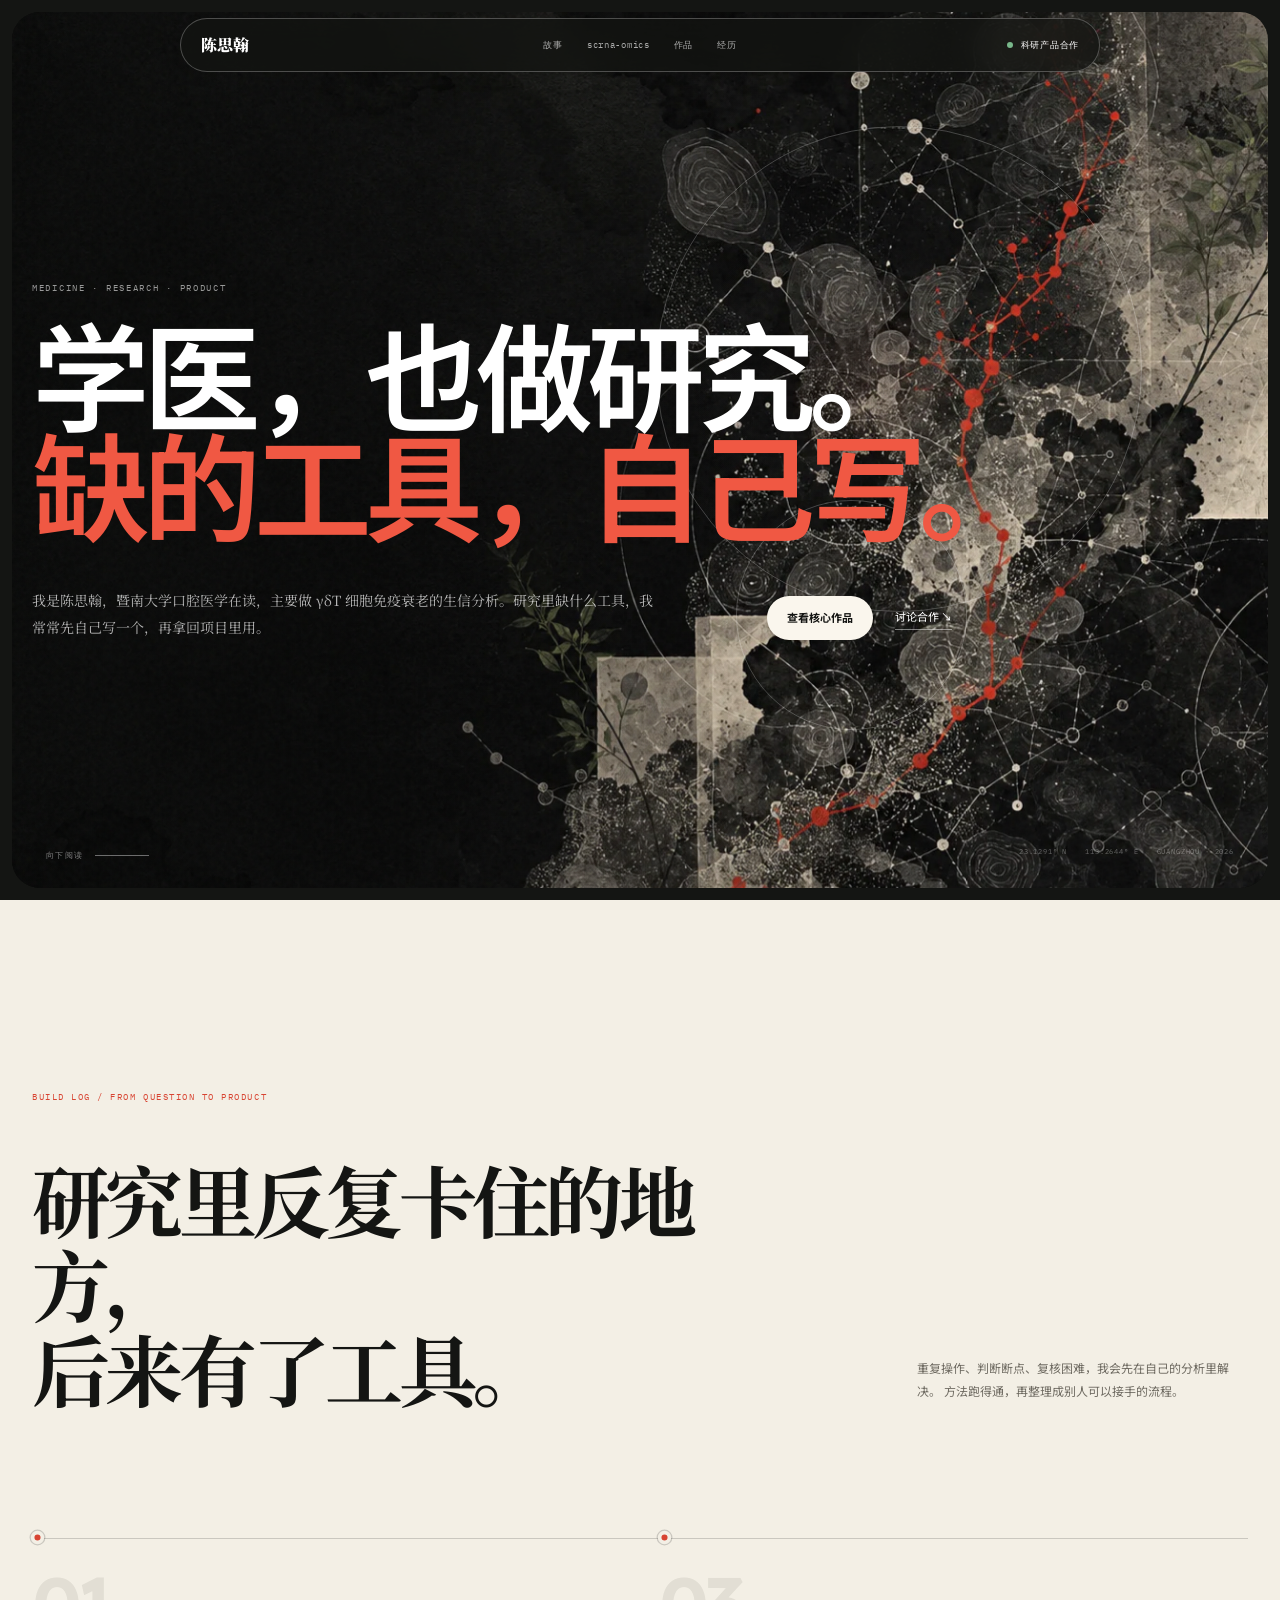
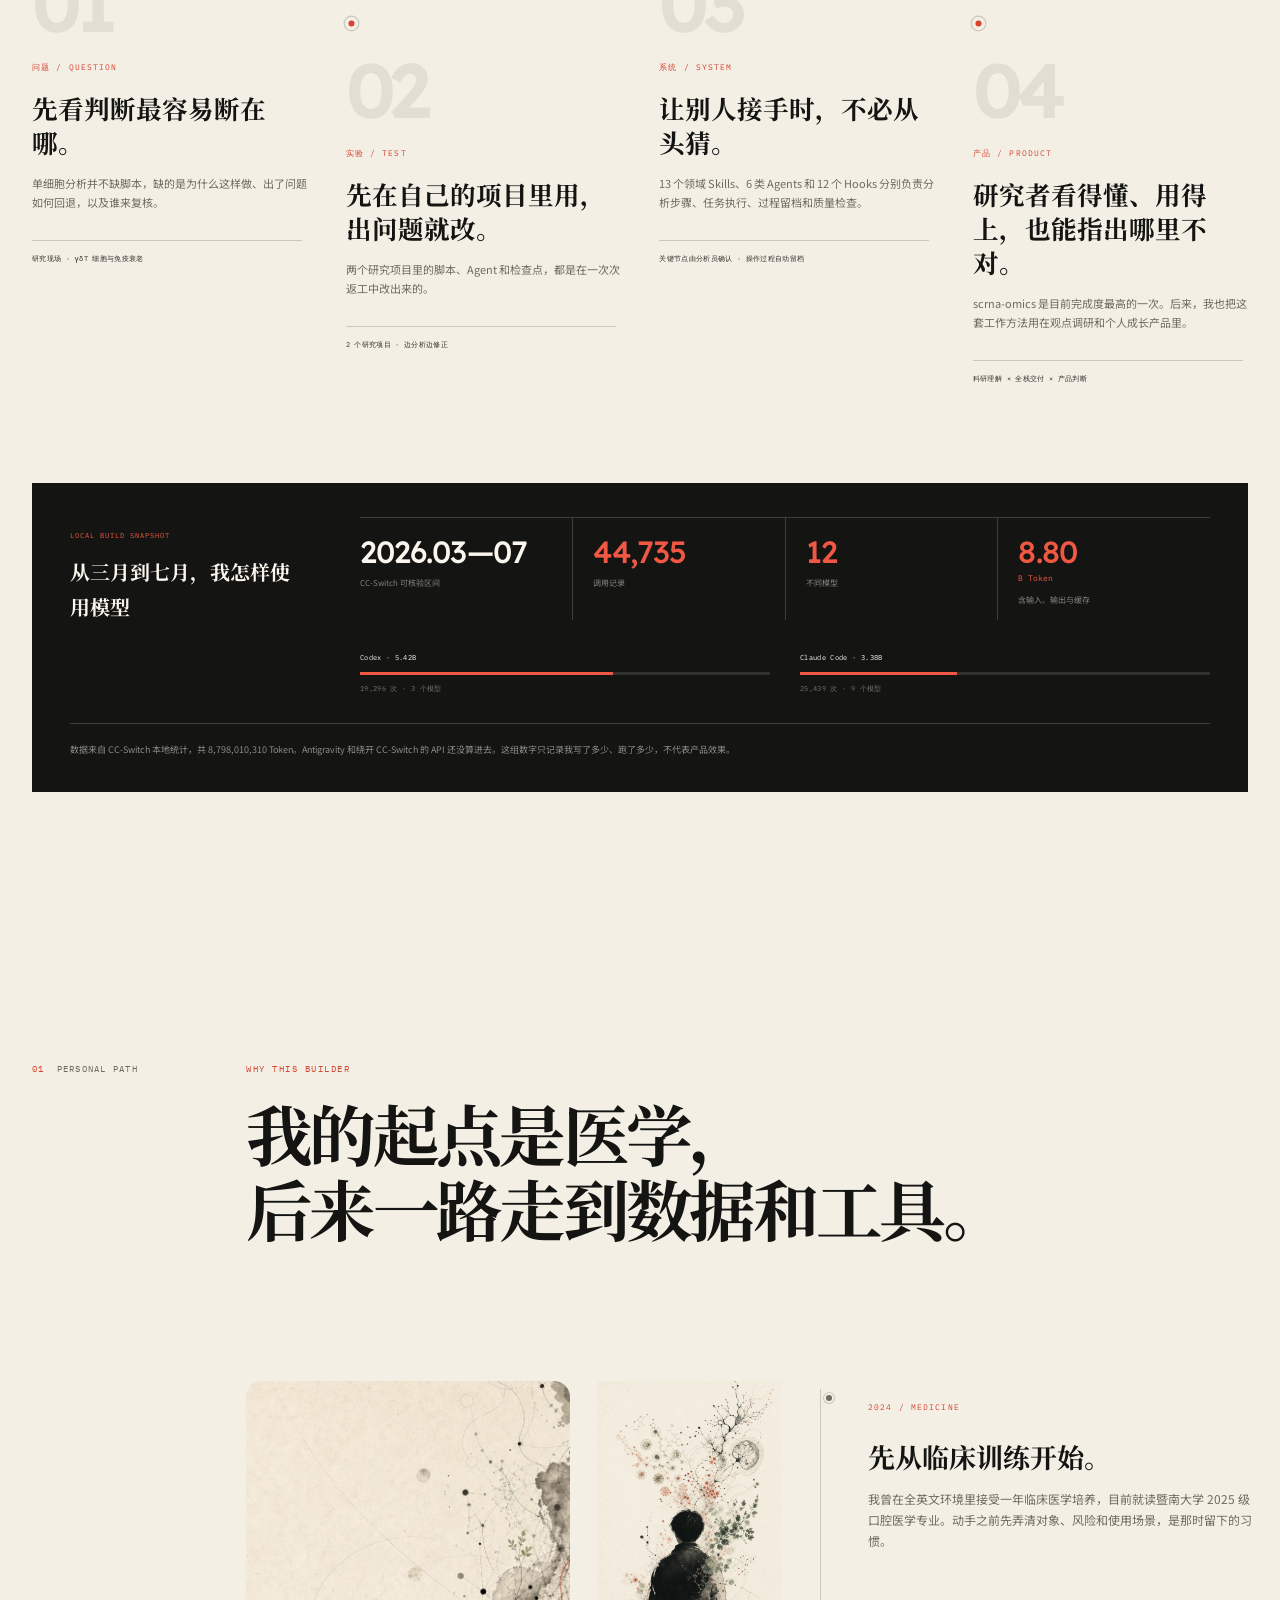
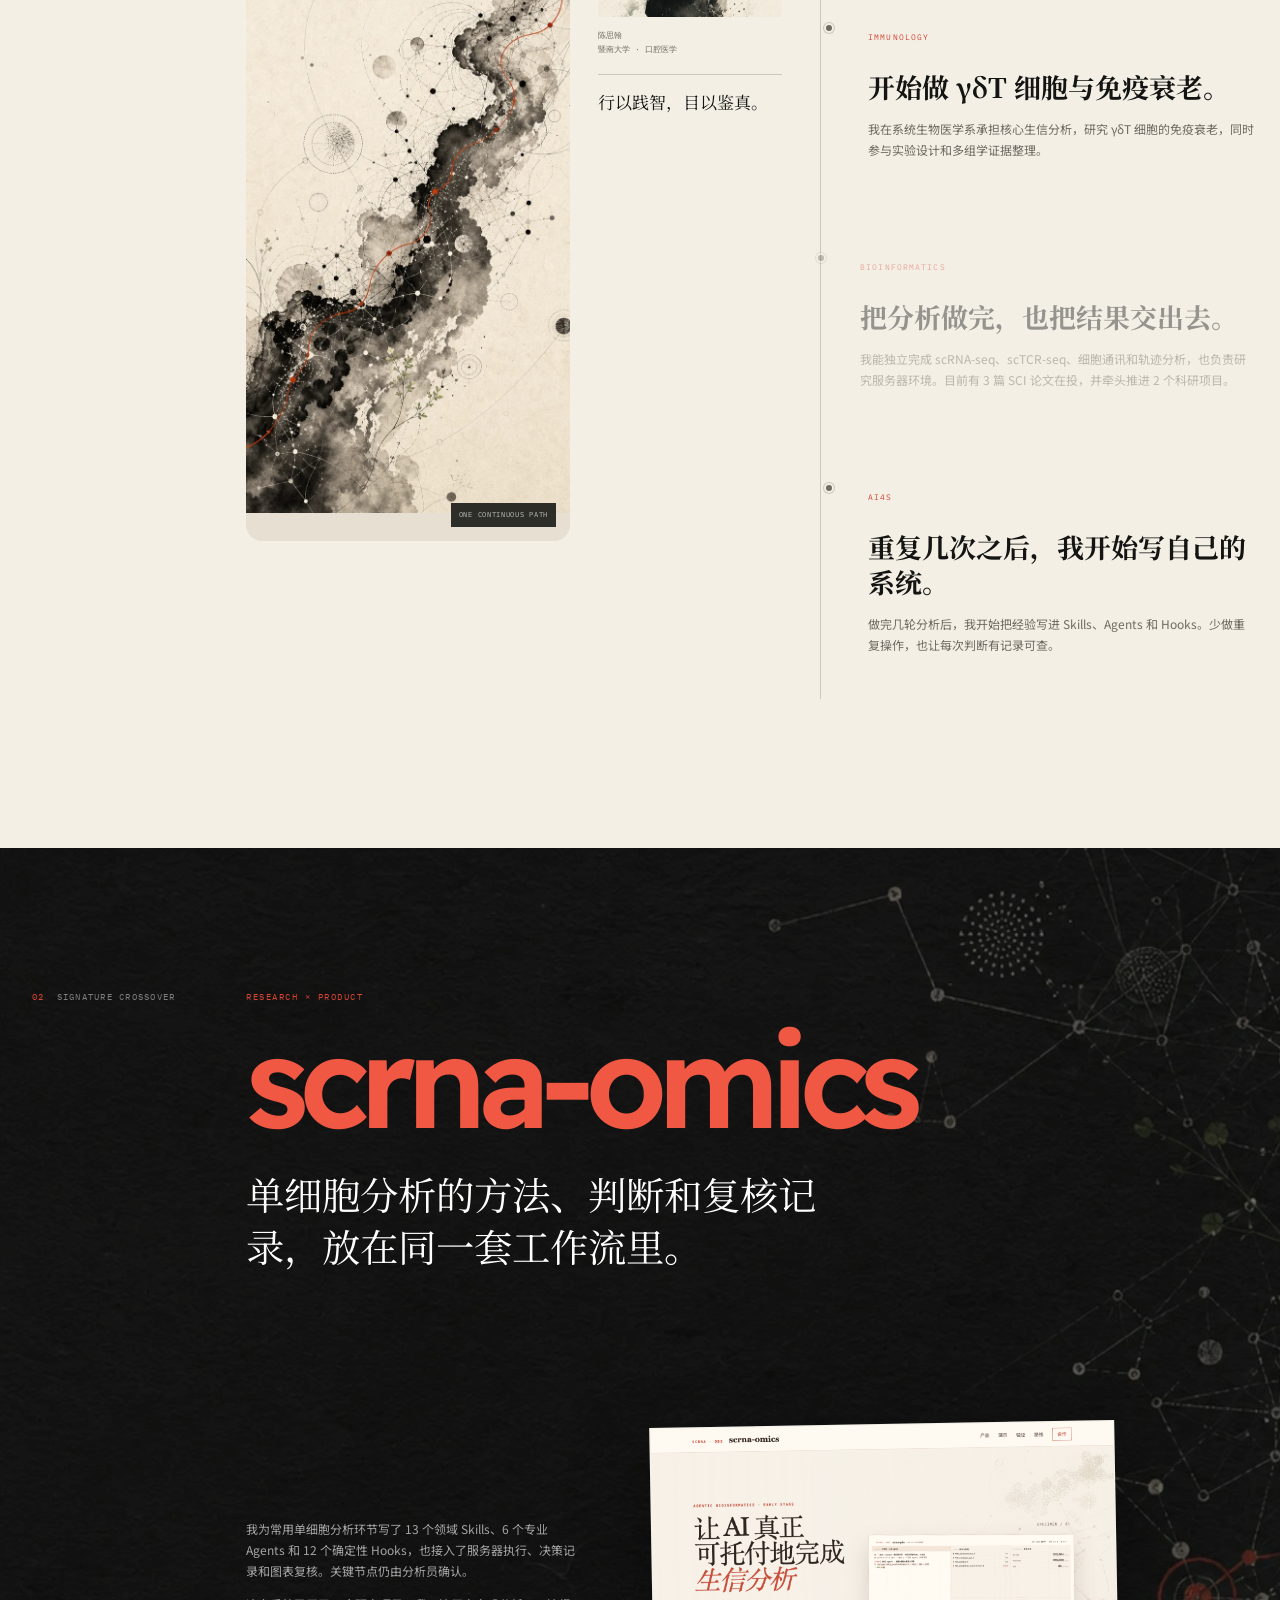
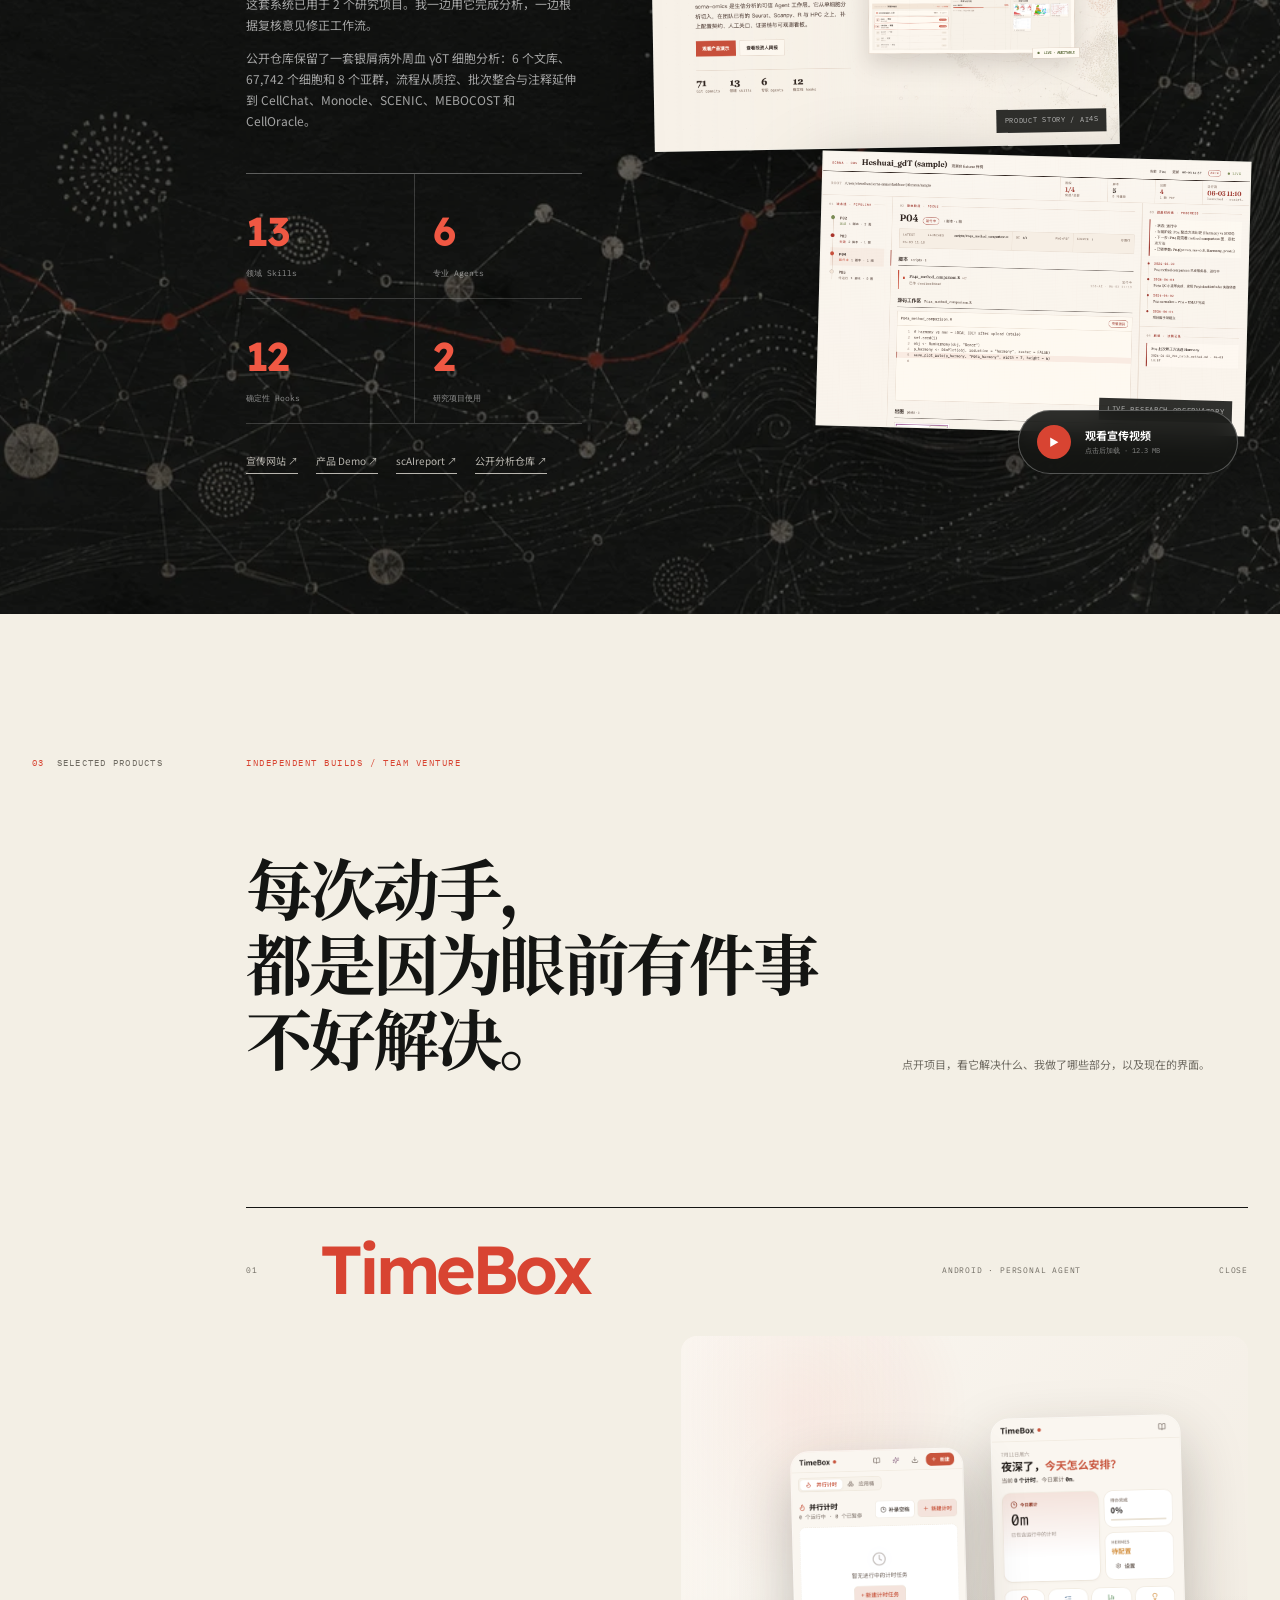
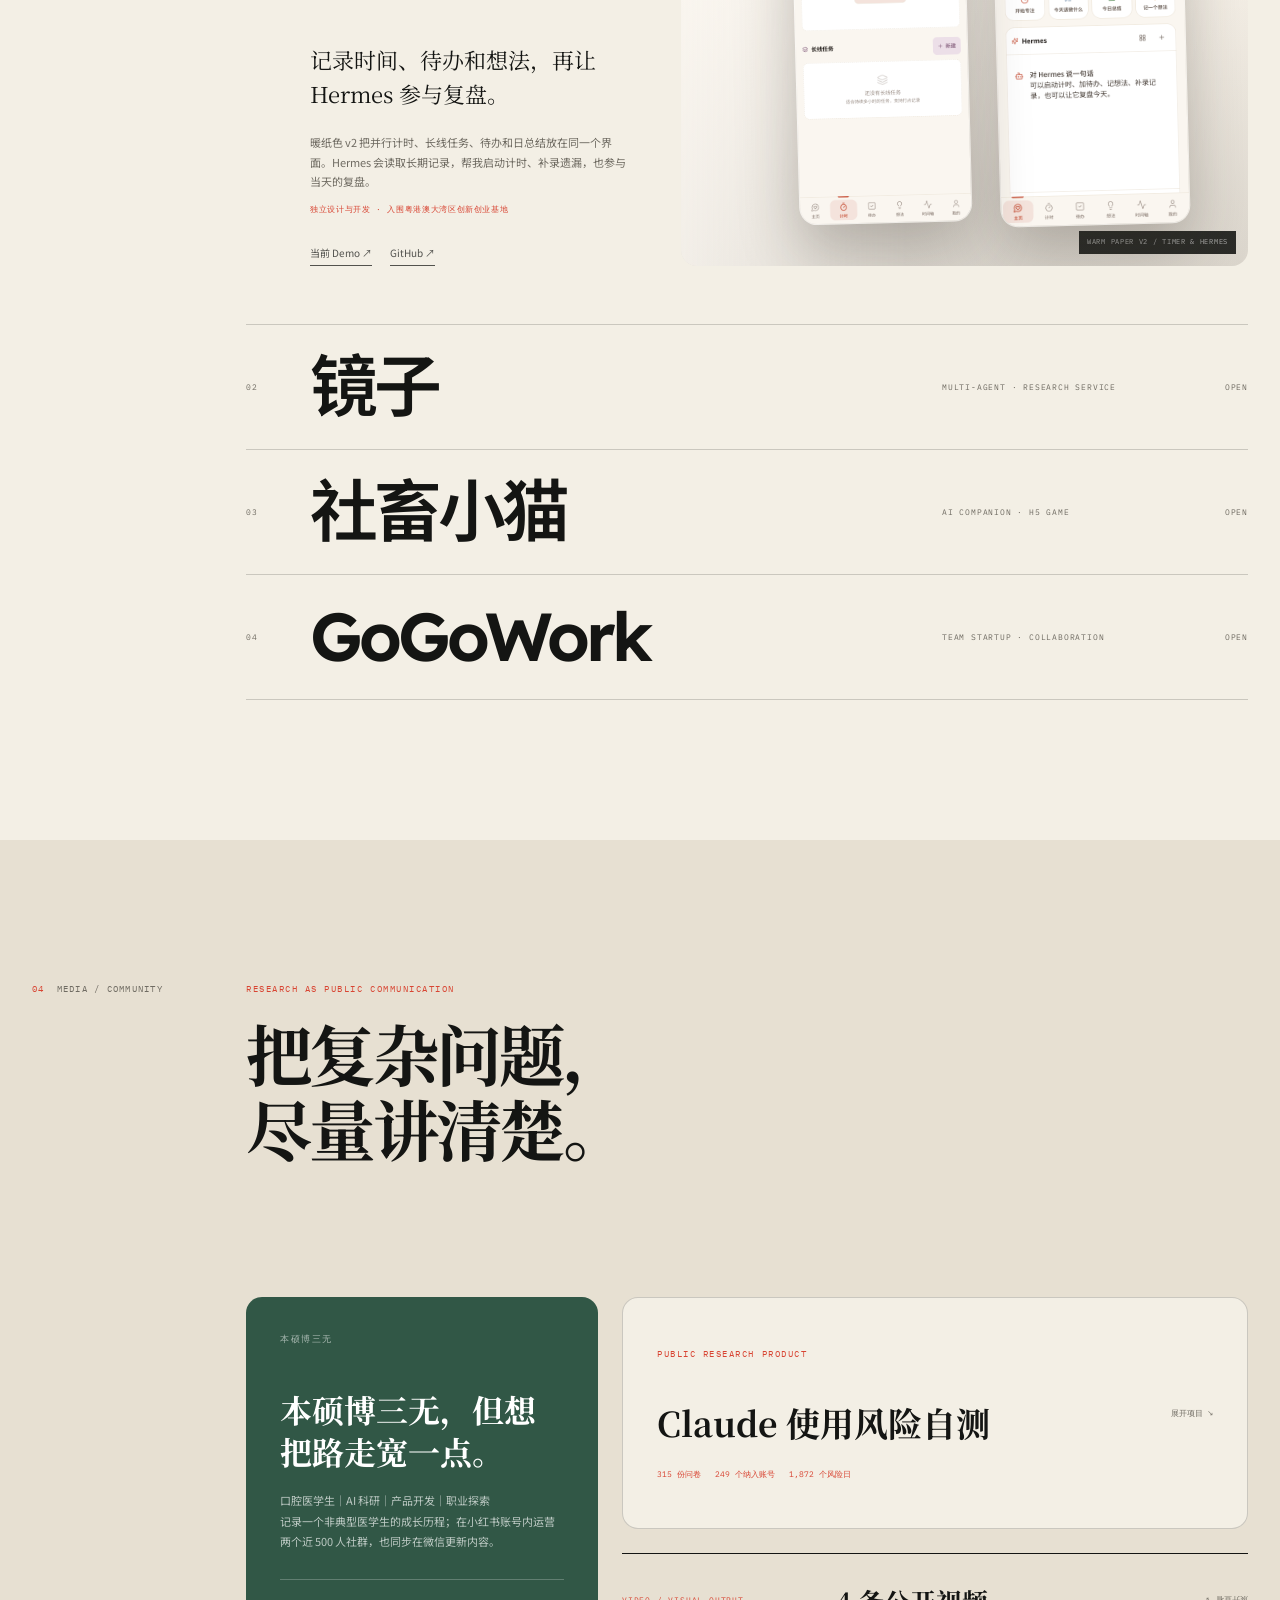
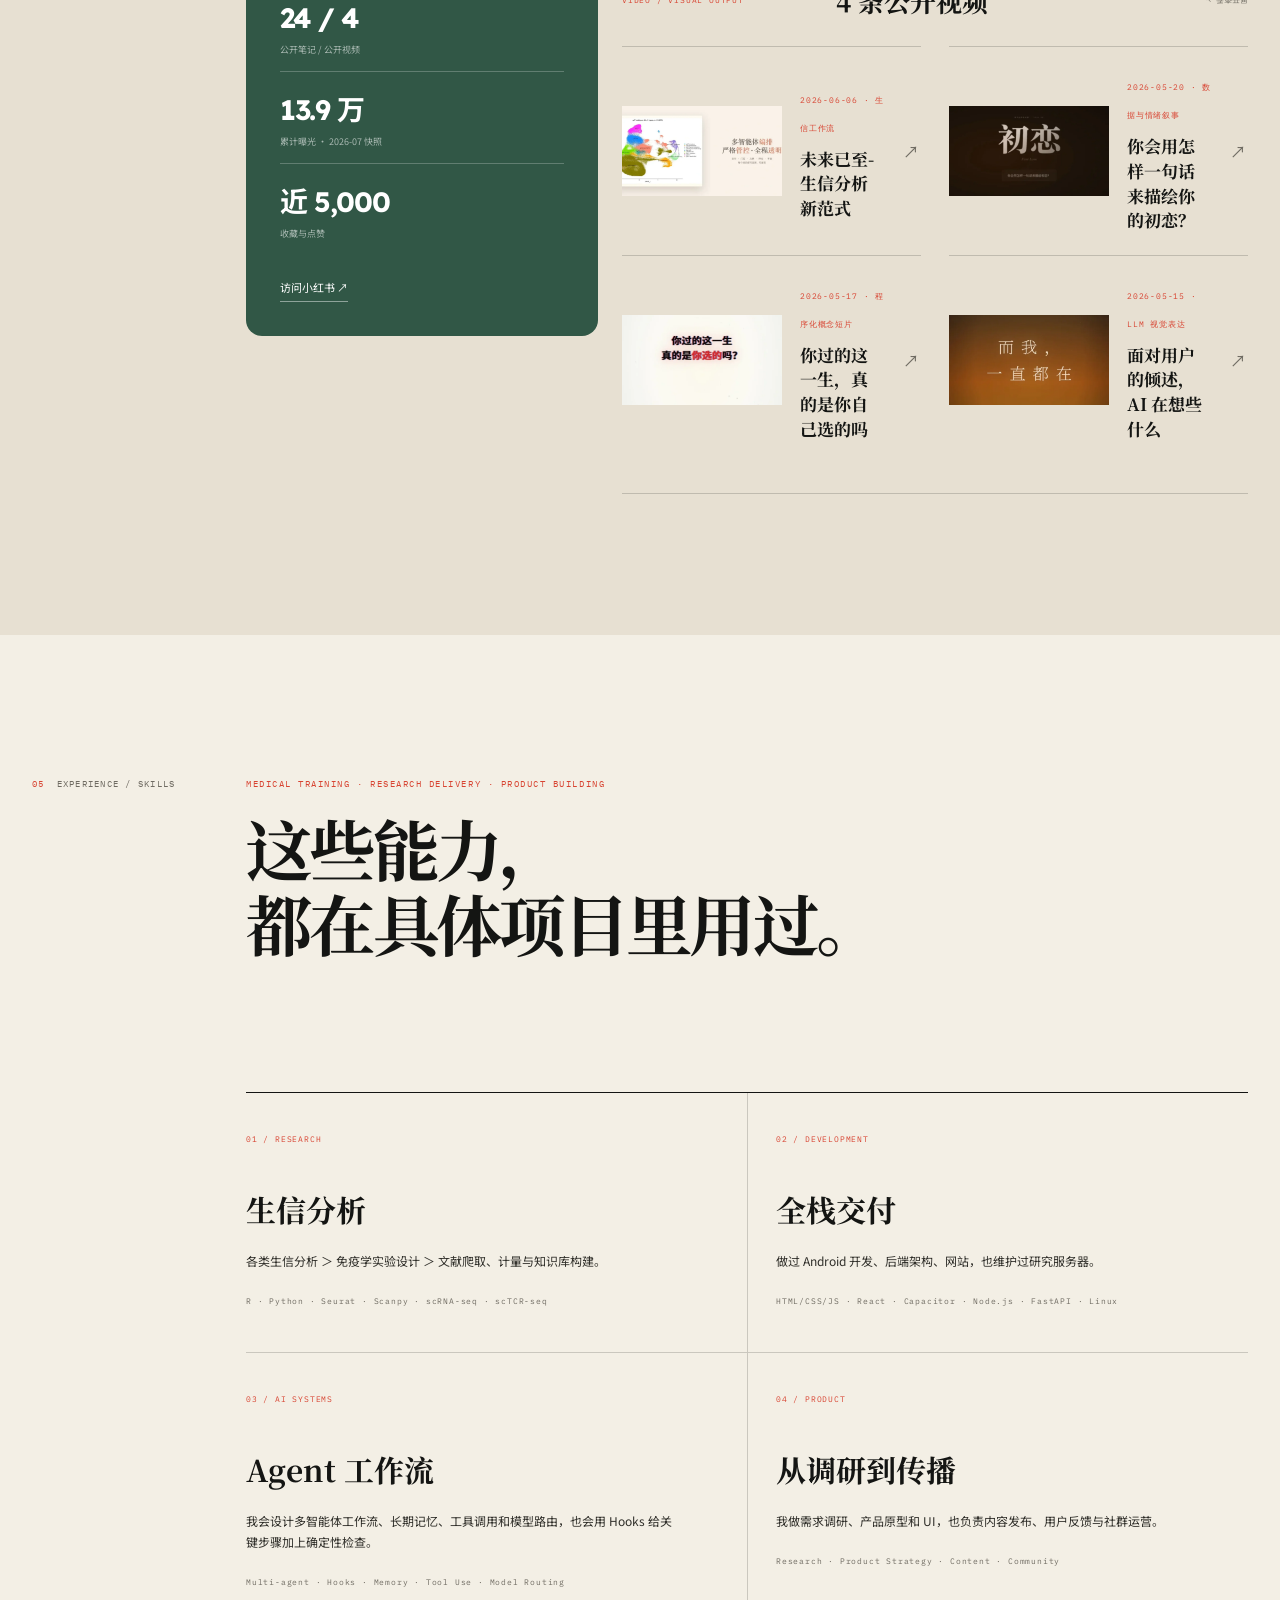
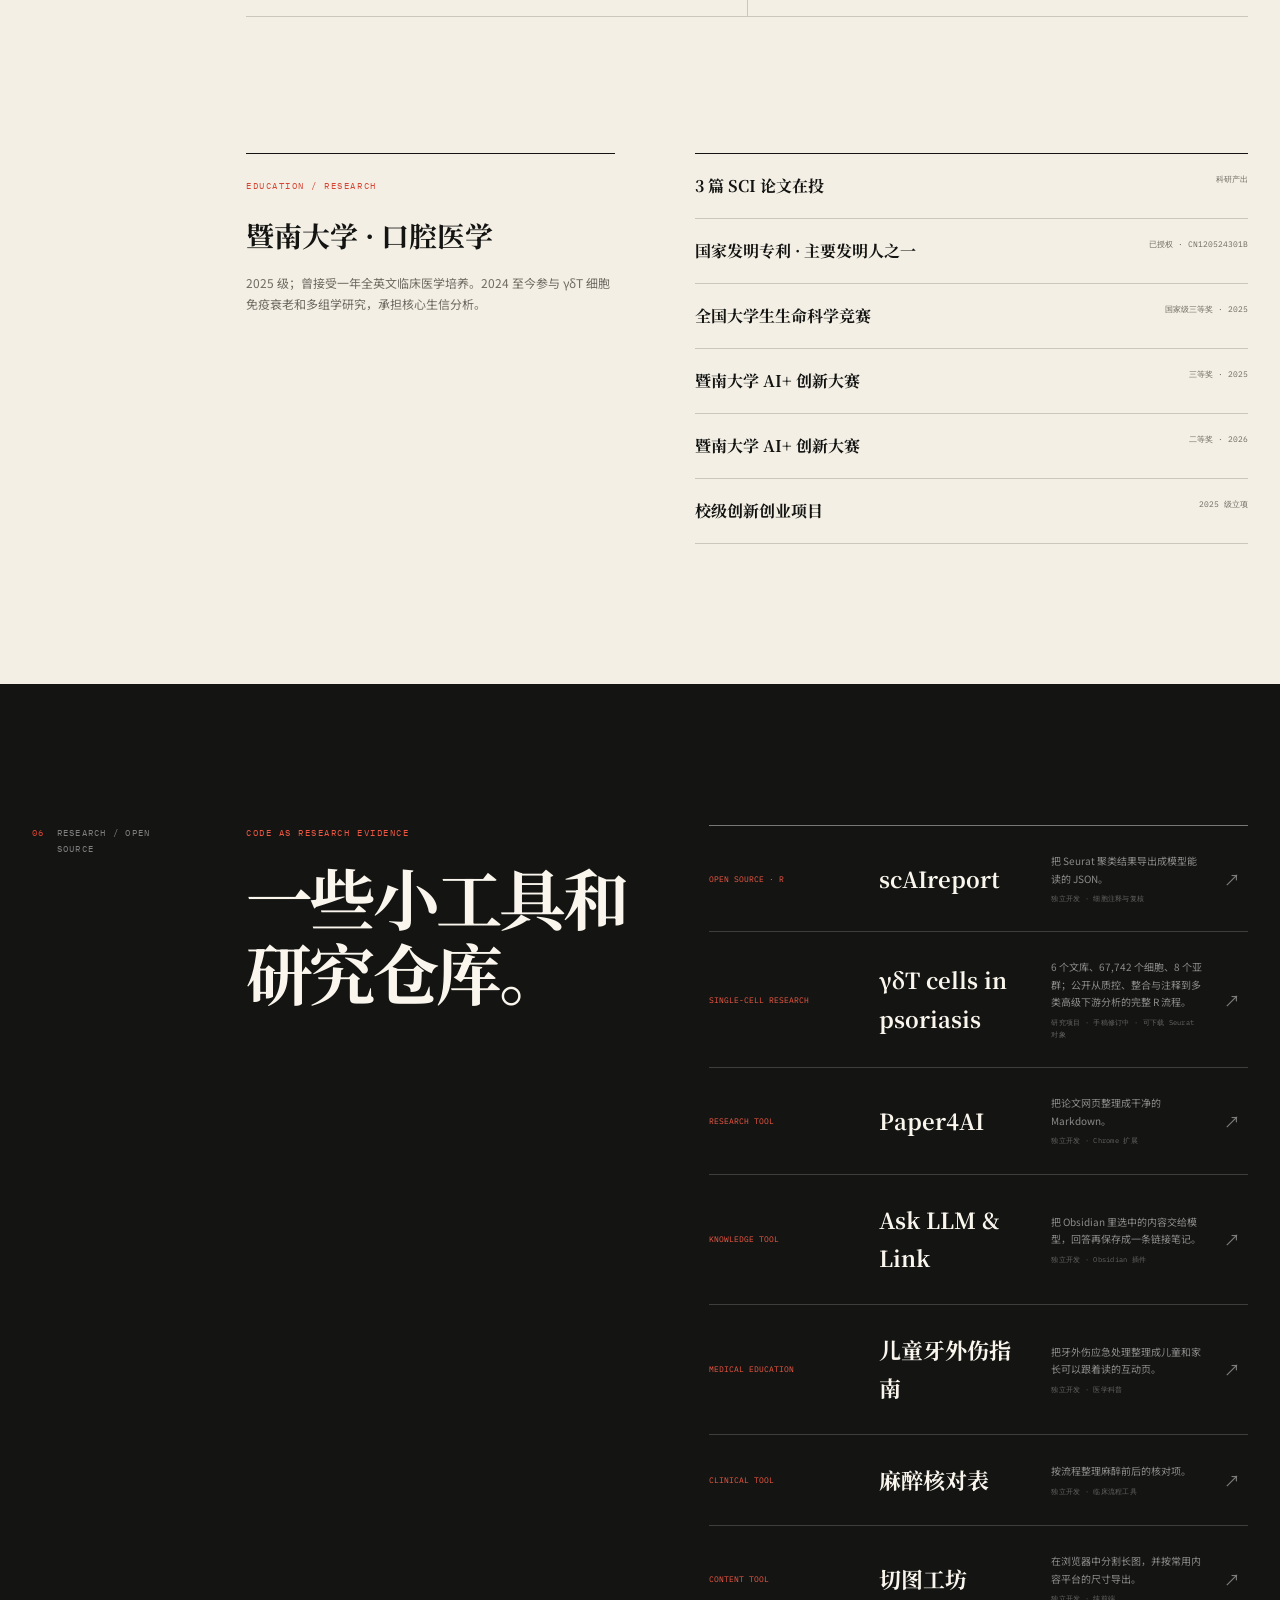
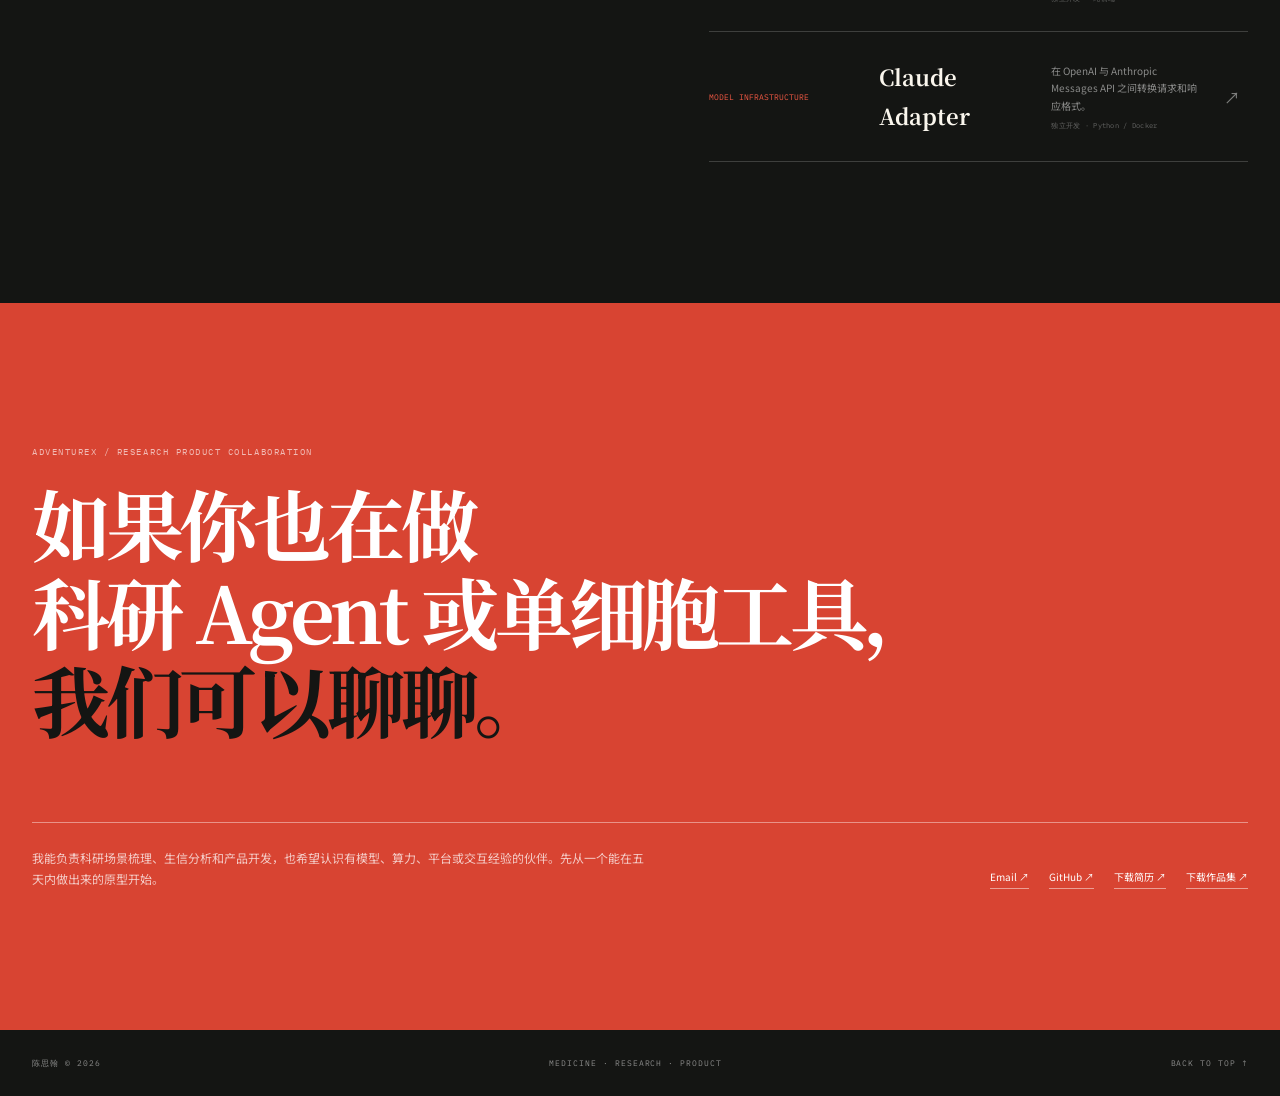
==== commit 93a75470: "fix: refine application ideas and community attribution" ====
--- a/index.html
+++ b/index.html
@@ -579,11 +579,13 @@
               <div class="project-panel" id="project-gogowork" hidden>
                 <div class="project-copy">
                   <p class="project-lead">
-                    让短期协作中的任务、资金和交付更清楚。
+                    把短期工作拆成可匹配、可验收的协作单元。
                   </p>
                   <p>
-                    我是创业团队核心成员，参与产品开发。新版 PC
-                    原型包括任务发布、服务方匹配、资金托管、履约记录和交付验收。
+                    AI 让 OPC
+                    能够独立完成更多工作，但陌生人之间仍然需要匹配、信任和履约规则。我作为创业团队核心成员参与产品开发；新版
+                    PC 原型包括任务发布、OPC
+                    匹配、资金托管、履约记录、交付验收和争议举证。
                   </p>
                   <p class="role-label">
                     团队项目 · WTeam 展出与 AdventureX 现场宣传筹备中
@@ -644,7 +646,8 @@
             <h3>本硕博三无，但想把路走宽一点。</h3>
             <p class="media-bio">
               口腔医学生｜AI 科研｜产品开发｜职业探索<br />
-              记录一个非典型医学生的成长历程，也在微信运营两个近 500 人社群。
+              记录一个非典型医学生的成长历程；在小红书账号内运营两个近 500
+              人社群，也同步在微信更新内容。
             </p>
             <div class="media-numbers">
               <div><b>24 / 4</b><span>公开笔记 / 公开视频</span></div>
